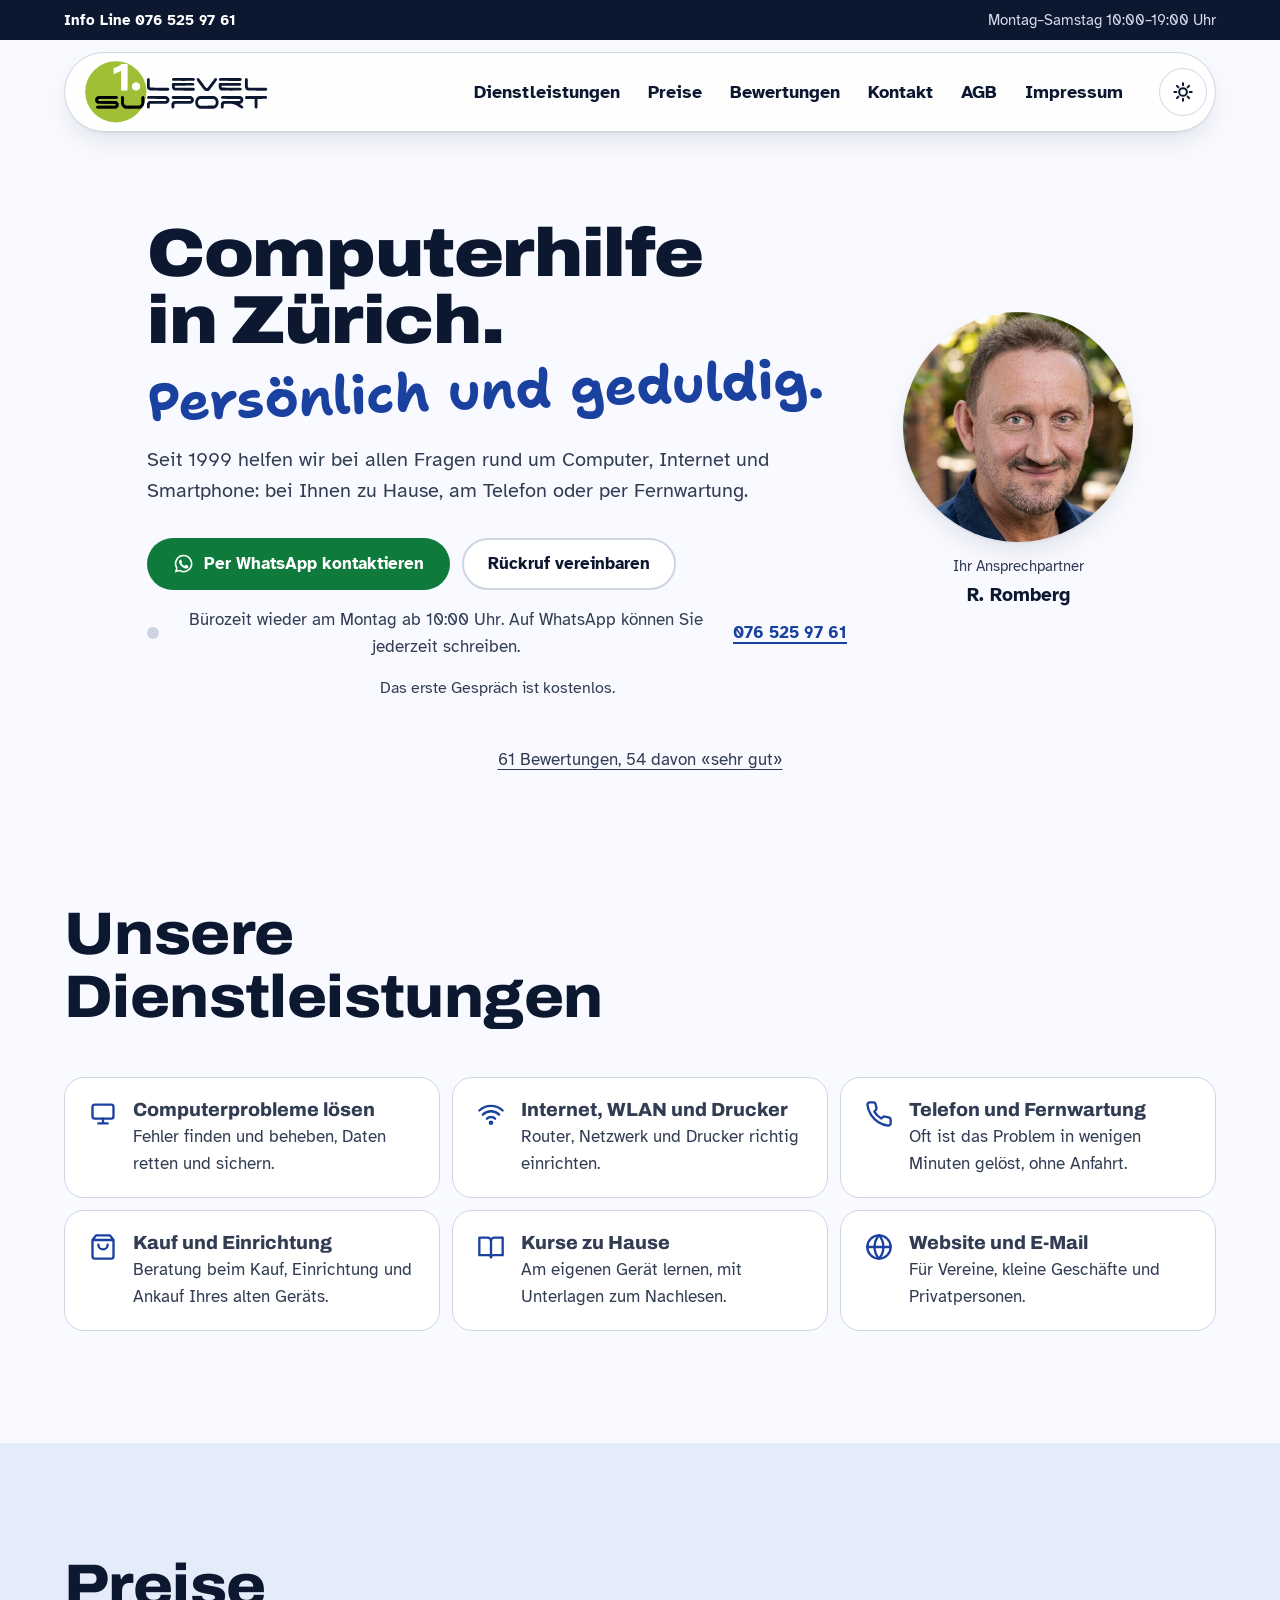
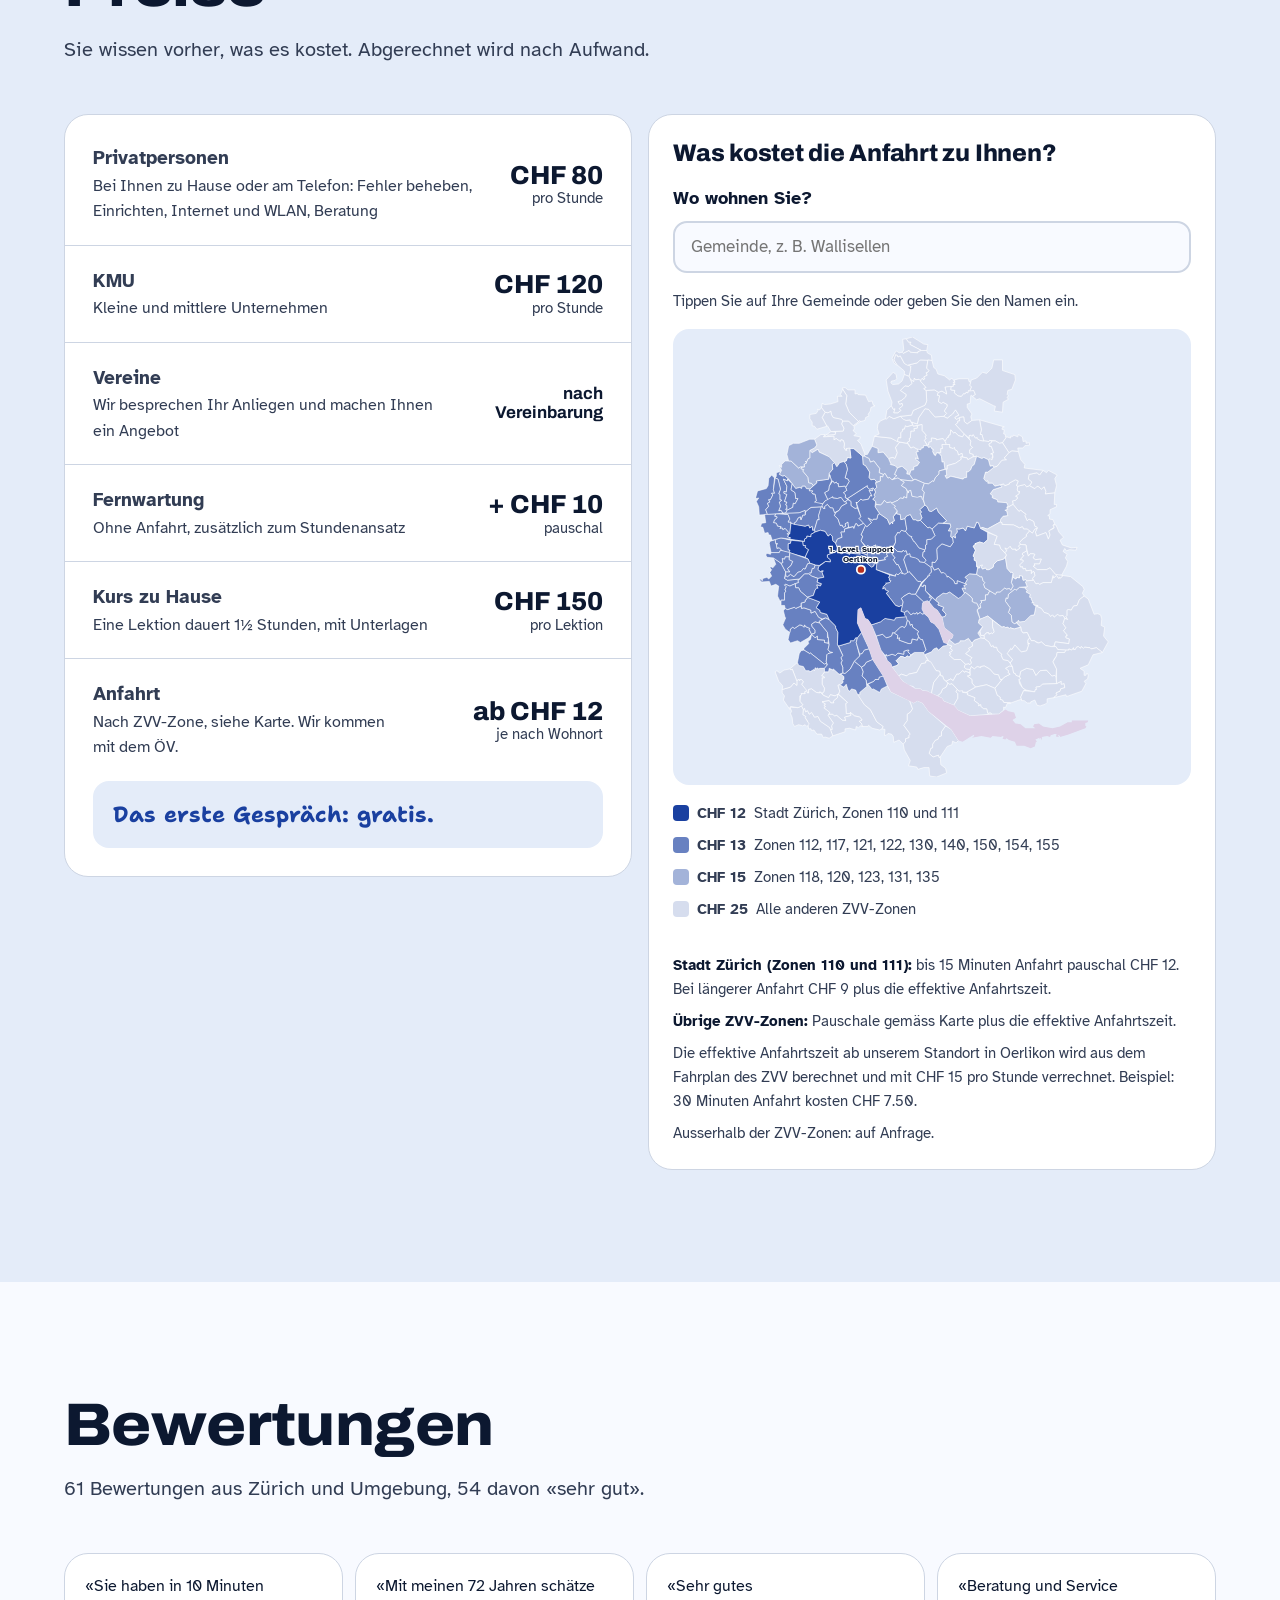
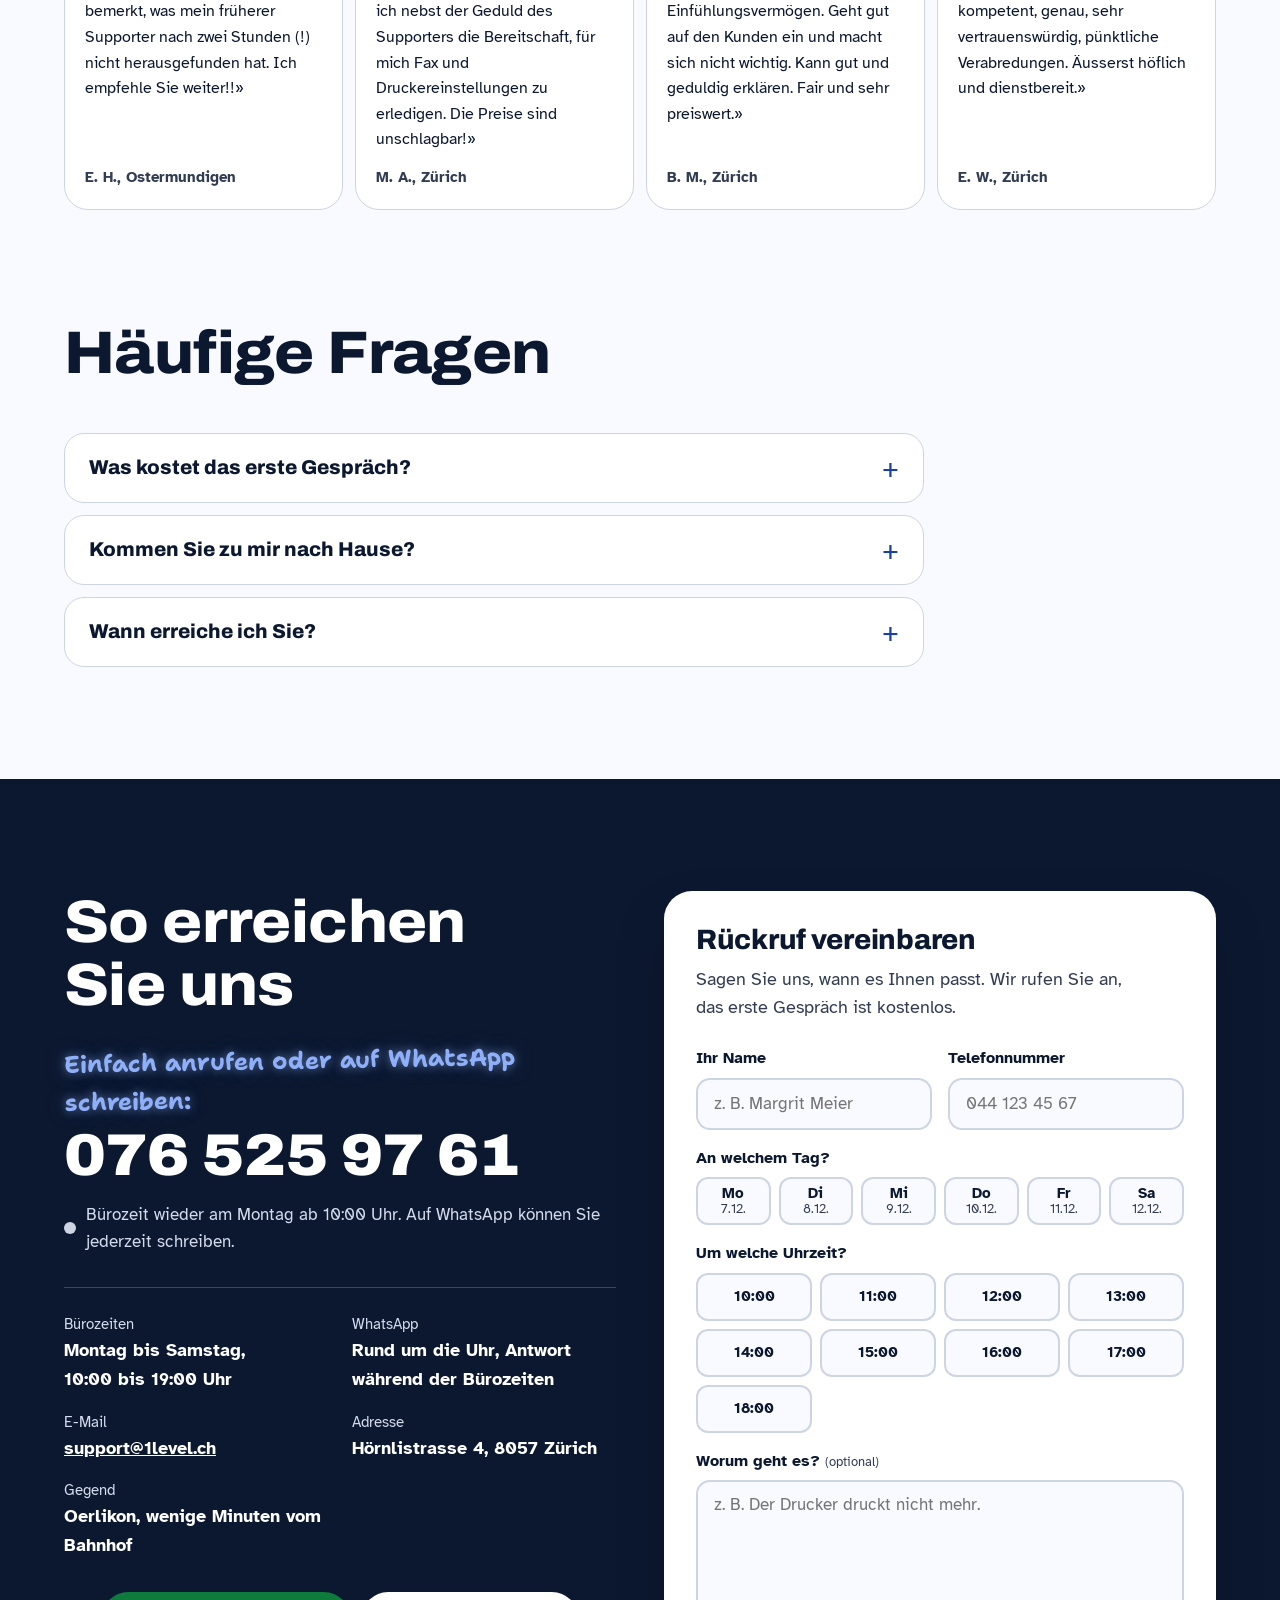
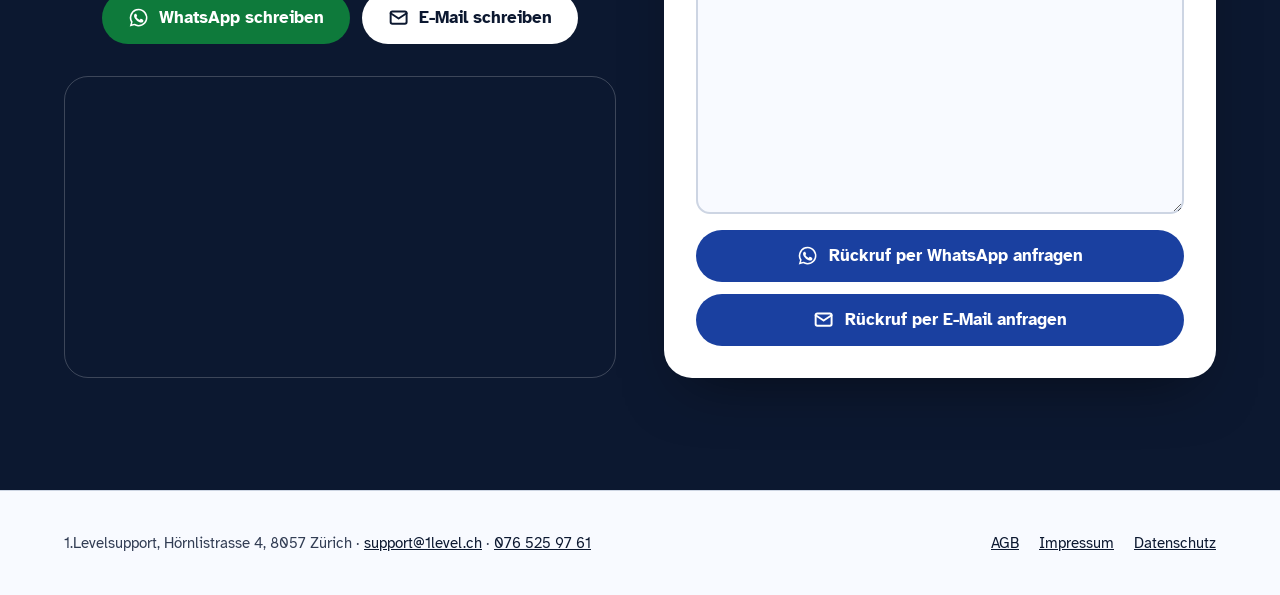
==== index.html @ 098be304 "Rolf's changes Nov 2026: original logo, office hours 10-19, round portrait, new prices and travel co" ====
<!doctype html>
<html lang="de-CH">
<head>
<meta charset="utf-8">
<meta name="viewport" content="width=device-width, initial-scale=1">
<title>1.Level Support Zürich: Computerhilfe zu Hause, am Telefon und per Fernwartung</title>
<meta name="description" content="1.Level Support hilft seit 1999 in Zürich bei allen Computerfragen: zu Hause, am Telefon oder per Fernwartung. Das erste Gespräch ist kostenlos. 076 525 97 61.">
<link rel="canonical" href="https://www.1level.ch/">
<meta property="og:title" content="1.Level Support Zürich: Computerhilfe zu Hause, am Telefon und per Fernwartung">
<meta property="og:description" content="Computerhilfe zu Hause, am Telefon und per Fernwartung. Seit 1999 in Zürich. Das erste Gespräch ist kostenlos.">
<meta property="og:type" content="website">
<meta property="og:locale" content="de_CH">
<meta property="og:image" content="https://www.1level.ch/img/rolf-portrait.jpg">
<meta name="theme-color" content="#0c1830">
<script>try{var t=localStorage.getItem('theme');if(t==='dark'||t==='light')document.documentElement.setAttribute('data-theme',t)}catch(e){}</script>
<link rel="icon" href="favicon.svg" type="image/svg+xml">
<link rel="preload" href="fonts/Archivo-400-900.woff2" as="font" type="font/woff2" crossorigin="anonymous">
<link rel="stylesheet" href="site.css">
<script type="application/ld+json">
{"@context":"https://schema.org","@type":"LocalBusiness","name":"1.Level Support","legalName":"1.Levelsupport","url":"https://www.1level.ch/","image":"https://www.1level.ch/img/rolf-portrait.jpg","telephone":"+41 76 525 97 61","email":"support@1level.ch","founder":{"@type":"Person","name":"Rolf Romberg"},"foundingDate":"1999","address":{"@type":"PostalAddress","streetAddress":"Hörnlistrasse 4","postalCode":"8057","addressLocality":"Zürich","addressCountry":"CH"},"openingHoursSpecification":[{"@type":"OpeningHoursSpecification","dayOfWeek":["Monday","Tuesday","Wednesday","Thursday","Friday","Saturday"],"opens":"10:00","closes":"19:00"}],"areaServed":{"@type":"AdministrativeArea","name":"Kanton Zürich"},"priceRange":"CHF 80–120 pro Stunde"}
</script>
</head>
<body>
<a class="skip" href="#main">Zum Inhalt springen</a>

<div class="topbar">
  <div class="wrap">
    <a href="tel:+41765259761"><b class="tb-long">Info Line </b>076 525 97 61</a>
    <span><b class="tb-long">Montag–Samstag</b><b class="tb-short">Mo–Sa</b> 10:00–19:00 Uhr</span>
  </div>
</div>

<header class="header">
  <div class="wrap">
    <div class="bar">
      <a class="logo" href="#top" aria-label="1.Level Support, zum Seitenanfang">
        <svg viewBox="0 0 474 161" aria-hidden="true"><defs><clipPath id="logo-in"><circle cx="80" cy="80" r="79.5"/></clipPath><path id="logo-txt" d="M163.9,123.5C163.6,123.3 163.1,123.1 162.8,123.0C162.3,122.9 162.1,122.7 161.6,121.7L161.0,120.6L161.0,115.4L161.1,110.2L161.8,108.8C162.7,106.9 164.0,105.7 165.9,104.7L167.2,103.9L188.3,103.8L209.4,103.8L210.3,103.3C211.9,102.3 212.2,101.2 211.4,99.9C211.0,99.3 210.8,99.1 209.9,98.8C209.0,98.5 208.5,98.5 186.9,98.5C165.1,98.5 164.8,98.5 163.8,98.2C162.5,97.7 162.4,97.7 161.6,96.5C160.8,95.4 160.8,94.6 161.5,93.2C162.0,92.4 162.2,92.1 162.5,92.0C162.8,91.9 163.2,91.7 163.5,91.5L164.1,91.1L186.5,91.0C200.7,91.0 209.4,91.1 210.2,91.2C211.6,91.3 213.4,92.0 214.6,92.7C215.9,93.5 217.4,95.3 218.2,96.9C218.9,98.2 219.0,98.6 219.1,99.9C219.2,102.1 219.0,103.9 218.3,105.2C217.6,106.5 216.9,107.6 216.1,108.3C215.6,108.8 213.9,110.0 213.7,110.0C213.6,110.0 213.2,110.2 212.7,110.5L211.9,110.9L191.2,111.0C175.9,111.1 170.3,111.1 170.1,111.3C169.6,111.5 169.1,112.1 168.7,112.9C168.3,113.6 168.2,113.7 168.2,117.2L168.1,120.9L167.5,121.9C167.1,122.6 166.8,122.9 166.5,122.9C166.3,123.0 165.7,123.2 165.3,123.4C164.4,123.9 164.5,123.9 163.9,123.5ZM296.9,123.4C296.1,123.2 295.2,122.9 294.9,122.7C294.6,122.6 294.2,122.3 293.9,122.2C292.6,121.5 289.0,117.9 289.0,117.2C289.0,117.1 288.8,116.8 288.5,116.4C288.2,116.0 288.0,115.6 288.0,115.5C288.0,115.4 287.8,114.8 287.5,114.2C287.2,113.7 287.0,113.1 287.0,112.8C287.0,112.6 286.8,111.7 286.6,110.9C286.2,109.7 286.2,109.1 286.2,107.4C286.2,105.9 286.3,105.0 286.4,104.4C286.6,104.0 286.8,103.0 286.9,102.3C287.1,101.6 287.3,100.9 287.5,100.6C287.7,100.4 287.9,100.0 287.9,99.7C288.0,99.5 288.3,98.9 288.5,98.5C288.8,98.1 289.0,97.7 289.0,97.6C289.0,97.2 292.6,93.5 293.4,93.1C293.7,92.9 294.1,92.7 294.2,92.5C294.4,92.3 295.0,92.1 295.4,91.9C295.9,91.8 296.6,91.6 296.9,91.4C297.6,91.1 298.5,91.1 316.6,91.1C334.7,91.1 335.6,91.1 336.1,91.4C336.5,91.6 337.1,91.8 337.5,91.9C337.9,92.1 338.5,92.3 338.8,92.6C339.1,92.8 339.5,93.0 339.5,93.0C340.2,93.0 343.4,96.4 344.1,97.8C344.3,98.2 344.6,98.5 344.7,98.6C344.8,98.6 344.9,99.0 345.0,99.4C345.1,99.8 345.3,100.3 345.5,100.5C345.7,100.7 345.9,101.4 346.0,102.0C346.1,102.6 346.3,103.6 346.5,104.2C346.8,105.0 346.8,105.8 346.8,107.5C346.8,108.7 346.8,109.8 346.7,110.1C346.6,110.3 346.4,111.2 346.2,112.1C346.0,112.9 345.7,114.0 345.4,114.4C345.2,114.9 345.0,115.3 345.0,115.5C345.0,115.6 344.8,116.0 344.6,116.2C344.4,116.5 344.1,117.0 343.9,117.3C343.8,117.7 343.0,118.7 342.1,119.5C340.3,121.4 340.0,121.6 339.0,122.1C338.6,122.3 338.1,122.6 337.8,122.8C337.6,122.9 337.3,123.0 337.2,123.0C337.0,123.0 336.4,123.2 335.9,123.4L334.9,123.8L316.7,123.8L298.4,123.8L296.9,123.4ZM406.7,123.4C406.3,123.2 405.7,123.0 405.4,122.9C405.1,122.9 404.8,122.7 404.6,122.6C404.5,122.4 404.2,122.2 403.9,122.1C403.6,121.9 403.3,121.6 403.1,121.5C402.9,121.3 402.5,121.0 402.2,120.8C401.9,120.6 401.3,120.2 401.0,120.0C400.7,119.8 400.1,119.4 399.8,119.2C399.5,119.0 399.0,118.7 398.8,118.5C397.5,117.6 396.5,117.0 396.4,117.0C396.3,117.0 395.9,116.8 395.5,116.5C395.1,116.2 394.6,116.0 394.5,116.0C394.3,116.0 393.9,115.8 393.6,115.5C393.3,115.2 392.7,115.0 392.4,114.9C392.2,114.8 391.7,114.6 391.3,114.4C391.0,114.2 390.6,114.0 390.5,114.0C390.3,114.0 389.9,113.8 389.4,113.6C389.0,113.3 388.2,113.1 387.8,113.0C387.3,112.9 386.6,112.7 386.3,112.5C386.0,112.3 385.2,112.1 384.5,112.0C383.9,111.9 382.9,111.7 382.3,111.6C380.4,111.1 377.7,111.0 369.9,111.0L362.2,111.1L361.6,111.6C361.3,111.9 360.8,112.5 360.6,112.9C360.2,113.7 360.2,113.9 360.2,117.1L360.2,120.4L359.6,121.6C359.1,122.6 358.9,122.8 358.6,122.9C358.3,123.0 357.8,123.2 357.5,123.4C356.8,123.7 356.1,123.8 355.9,123.5C355.9,123.4 355.5,123.2 355.0,123.1C354.3,122.9 354.1,122.7 353.6,121.9C352.8,120.7 352.8,119.9 352.9,114.7L352.9,110.5L353.7,109.0C354.7,107.0 356.0,105.6 357.9,104.6L359.2,103.9L380.2,103.8L401.2,103.8L402.1,103.3C403.1,102.8 403.8,101.8 403.8,101.2C403.8,100.9 403.6,100.4 403.3,99.9C402.3,98.5 404.4,98.6 378.9,98.5C358.5,98.4 356.3,98.4 355.5,98.1C354.4,97.8 354.0,97.4 353.4,96.3C352.8,95.1 352.9,94.3 353.5,93.1C353.9,92.3 354.2,92.0 354.6,91.9C354.9,91.8 355.3,91.6 355.6,91.4C356.1,91.1 356.4,91.1 378.5,91.0C392.7,91.0 401.4,91.1 402.2,91.2C404.4,91.4 406.5,92.4 408.0,93.8C408.8,94.6 410.0,96.2 410.0,96.5C410.0,96.6 410.2,97.1 410.5,97.7L411.0,98.8L411.0,101.4C410.9,103.8 410.9,104.0 410.5,104.7C410.2,105.2 410.0,105.7 410.0,105.8C410.0,106.2 407.6,109.0 407.3,109.0C407.2,109.0 406.9,109.2 406.6,109.4C405.9,110.0 404.3,110.7 403.2,110.9C402.1,111.0 401.7,111.4 402.0,111.7C402.1,111.9 402.4,112.0 402.6,112.1C403.0,112.2 404.8,113.4 406.8,115.0C407.4,115.4 408.1,115.9 408.3,116.0C409.0,116.5 410.5,118.2 410.8,118.8C411.1,119.5 411.1,120.6 410.8,121.1C410.7,121.3 410.4,121.8 410.2,122.1C409.9,122.7 409.7,122.9 409.2,123.0C408.9,123.1 408.4,123.3 408.1,123.5C407.5,123.9 407.6,123.9 406.7,123.4ZM31.7,123.3C30.2,122.8 30.3,122.8 29.6,121.6C28.8,120.2 28.8,119.7 29.6,118.3C30.3,117.3 30.3,117.2 31.5,116.8L32.8,116.4L55.1,116.3L77.4,116.3L78.5,115.9C79.6,115.6 79.6,115.6 80.0,114.6C80.3,113.7 80.3,113.7 80.1,113.0C79.7,112.1 79.4,111.7 78.8,111.4C78.3,111.1 76.3,111.1 56.2,111.0C36.1,110.9 34.2,110.9 33.8,110.6C33.6,110.5 33.1,110.3 32.7,110.2C31.9,110.0 30.5,109.0 29.6,108.2C29.0,107.5 27.8,105.9 27.8,105.6C27.8,105.6 27.6,105.2 27.4,104.9C27.1,104.4 26.9,103.9 26.8,102.7C26.6,100.6 26.9,98.2 27.3,97.6C27.5,97.3 27.7,96.8 27.8,96.5C28.0,95.8 30.5,93.0 30.9,93.0C31.1,93.0 31.4,92.8 31.6,92.6C32.1,92.1 33.8,91.5 34.8,91.5C35.0,91.5 35.4,91.4 35.7,91.2C36.0,91.0 39.4,91.0 58.8,91.0L81.6,91.0L82.2,91.4C82.5,91.6 82.9,91.8 83.1,91.8C83.6,91.8 84.1,92.3 84.7,93.4C85.5,94.9 85.4,95.5 84.0,97.0C83.3,97.8 83.1,98.0 82.2,98.1C81.5,98.3 75.1,98.3 58.9,98.3L36.5,98.3L35.5,98.8C35.0,99.1 34.5,99.4 34.4,99.6C34.2,99.7 34.1,100.3 34.1,100.9C34.0,101.9 34.0,102.1 34.3,102.5C34.5,102.8 34.8,103.0 34.9,103.0C34.9,103.0 35.2,103.2 35.5,103.4L36.0,103.8L58.1,103.8L80.1,103.9L80.9,104.4C81.4,104.6 82.0,104.9 82.2,104.9C82.5,105.0 83.3,105.7 84.2,106.6C86.9,109.2 87.6,111.2 87.2,115.2C87.1,116.8 87.0,117.3 86.6,117.8C86.4,118.1 86.2,118.6 86.1,118.8C85.8,119.5 83.7,121.6 83.0,122.0C82.7,122.2 82.2,122.5 82.0,122.7C81.8,122.8 80.9,123.1 80.1,123.3C78.7,123.6 76.8,123.6 55.7,123.6L32.8,123.6L31.7,123.3ZM106.0,123.6C105.9,123.5 105.2,123.4 104.4,123.3C103.6,123.1 102.7,122.9 102.5,122.7C102.3,122.5 101.7,122.2 101.3,122.0C100.8,121.8 99.9,121.1 99.0,120.1C97.3,118.5 96.6,117.5 96.0,116.3C95.8,115.9 95.5,115.4 95.3,115.2C95.1,115.0 94.9,114.4 94.8,113.8C94.7,113.2 94.5,112.5 94.3,112.3C93.8,111.6 93.6,108.7 93.7,100.8C93.8,93.5 93.8,93.5 94.7,92.5C95.2,92.0 96.8,91.4 97.6,91.6C98.5,91.7 99.6,92.0 99.8,92.2C99.9,92.3 100.0,92.6 100.1,93.0C100.2,93.3 100.4,93.9 100.6,94.3L101.0,95.0L101.0,101.9C101.0,109.5 101.1,111.2 101.6,111.7C101.8,111.9 102.0,112.3 102.1,112.6C102.7,114.0 104.8,115.7 106.2,115.9C106.6,116.0 107.1,116.1 107.3,116.2C108.0,116.5 140.3,116.3 141.5,116.0C142.5,115.7 143.0,115.4 144.6,113.8C145.5,113.0 145.8,112.5 146.2,111.4L146.8,110.1L146.8,102.1C146.9,94.4 146.9,94.2 147.3,93.7C147.5,93.5 147.7,93.1 147.7,92.8C147.9,92.2 148.1,92.0 148.7,91.9C149.0,91.9 149.5,91.7 149.9,91.5C150.4,91.3 150.6,91.3 151.1,91.5C151.5,91.7 152.0,91.9 152.3,91.9C152.9,92.0 153.1,92.2 153.2,92.9C153.3,93.2 153.5,93.6 153.7,93.8C154.1,94.2 154.1,94.3 154.1,99.8C154.2,102.9 154.1,106.7 154.1,108.3C154.0,111.0 153.9,111.2 153.6,111.7C153.2,112.0 153.1,112.3 153.2,112.9C153.2,114.0 153.2,114.1 152.8,114.6C152.5,114.9 152.3,115.3 152.3,115.6C152.3,115.9 152.1,116.2 151.8,116.5C151.6,116.7 151.3,117.2 151.2,117.5C151.2,117.8 151.0,118.0 150.6,118.2C150.4,118.3 150.2,118.4 150.2,118.5C150.2,119.0 147.0,121.8 146.2,122.1C146.0,122.1 145.6,122.4 145.3,122.6C145.0,122.9 144.5,123.0 143.6,123.2C143.0,123.2 142.1,123.4 141.7,123.5C140.9,123.7 106.1,123.8 106.0,123.6ZM227.0,123.2C225.8,122.7 225.3,122.2 224.8,120.6C224.5,119.6 224.5,119.3 224.5,116.0C224.6,111.5 224.8,110.1 225.6,108.6C226.4,107.0 228.0,105.4 229.7,104.6L230.9,103.9L251.8,103.9L272.8,103.8L273.8,103.4C274.6,103.0 274.8,102.8 275.1,102.2C275.6,101.3 275.6,101.1 275.1,100.0C274.8,99.3 274.7,99.1 274.1,99.0C273.7,98.9 273.2,98.7 273.0,98.7C272.8,98.6 264.4,98.5 250.6,98.5L228.6,98.5L227.4,98.1C226.4,97.8 226.1,97.6 225.6,97.0C224.7,95.9 224.6,94.2 225.4,92.7C225.5,92.5 226.1,92.1 226.9,91.7L228.3,91.0L250.5,91.0C262.7,91.0 273.3,91.1 274.0,91.2C276.1,91.4 278.1,92.3 279.7,93.9C280.7,94.8 282.0,96.6 282.0,97.0C282.0,97.1 282.2,97.7 282.4,98.1C282.8,98.9 282.8,99.2 282.8,101.1C282.8,103.0 282.8,103.2 282.3,104.4C282.0,105.2 281.6,106.1 281.4,106.5C280.8,107.4 279.4,108.8 278.7,109.2C278.4,109.4 278.0,109.7 277.8,109.8C277.6,109.9 276.9,110.2 276.2,110.5L275.0,111.0L254.6,111.0L234.2,111.0L233.5,111.5C232.1,112.6 232.1,112.5 232.0,116.9C231.9,120.3 231.9,120.8 231.6,121.1C231.5,121.3 231.2,121.7 231.1,122.1C230.9,122.6 230.8,122.8 230.2,123.0C229.7,123.1 229.3,123.3 229.1,123.5C228.6,123.7 228.3,123.7 227.0,123.2ZM443.3,123.3C443.0,123.2 442.6,123.0 442.5,123.0C441.9,123.0 441.4,122.3 440.9,121.0L440.5,119.7L440.5,109.5L440.5,99.2L440.1,98.9L439.7,98.5L429.2,98.5L418.6,98.5L417.5,98.1C416.5,97.7 416.4,97.7 415.8,96.6C414.9,95.1 414.9,94.5 415.7,93.1C416.1,92.4 416.4,92.1 416.8,91.9C417.0,91.8 417.5,91.6 417.7,91.4C418.2,91.1 418.5,91.1 444.0,91.0L469.7,91.0L471.1,91.7C472.4,92.3 472.5,92.3 472.8,93.3C473.2,94.3 473.2,94.7 473.0,95.8C472.7,97.1 472.0,97.7 470.5,98.2C469.4,98.5 469.0,98.5 458.9,98.5C449.2,98.5 448.4,98.5 448.2,98.8C448.0,99.0 448.0,101.4 448.0,109.6L448.0,120.1L447.5,121.2C446.8,122.7 446.6,122.9 445.8,123.1C445.5,123.1 445.1,123.3 445.0,123.4C444.7,123.8 444.0,123.7 443.3,123.3ZM334.7,115.8C334.9,115.7 335.5,115.4 335.9,115.2C336.6,114.8 338.0,113.5 338.0,113.3C338.0,113.2 338.2,112.9 338.4,112.6C339.0,111.9 339.8,108.7 339.7,107.2C339.7,105.8 338.9,103.0 338.2,102.0C337.5,100.8 337.0,100.4 336.4,100.0C336.1,99.9 335.8,99.7 335.6,99.5C335.4,99.3 334.6,99.0 333.8,98.8C332.5,98.5 331.8,98.5 316.5,98.5C301.2,98.5 300.5,98.5 299.2,98.8C298.4,99.0 297.6,99.3 297.4,99.4C297.2,99.6 296.8,99.8 296.5,100.1C295.3,100.9 294.2,102.5 293.9,104.0C293.2,106.8 293.2,107.3 293.5,108.9C293.7,110.6 294.2,112.1 294.6,112.6C294.8,112.9 295.0,113.2 295.0,113.3C295.0,113.5 296.4,114.8 297.0,115.1C297.3,115.2 297.7,115.5 297.9,115.6C298.0,115.7 298.5,115.9 298.9,116.0C299.4,116.1 307.5,116.1 317.0,116.1C332.0,116.1 334.3,116.1 334.7,115.8ZM316.0,78.4C315.9,78.3 315.2,78.2 314.6,78.1C313.1,78.0 312.2,77.6 310.3,76.2C309.8,75.8 309.2,75.3 309.0,75.0C308.9,74.8 308.6,74.4 308.3,74.1C308.1,73.8 307.7,73.3 307.5,73.0C307.3,72.7 306.9,72.2 306.6,71.8C306.3,71.5 305.8,70.8 305.4,70.2C305.1,69.7 304.6,69.2 304.5,69.0C304.4,68.8 304.0,68.4 303.7,68.0C303.4,67.6 302.8,66.8 302.4,66.2C302.0,65.7 301.4,64.9 301.2,64.6C301.0,64.2 300.2,63.2 299.5,62.3C298.8,61.4 298.1,60.5 298.0,60.3C297.9,60.1 297.2,59.2 296.5,58.3C295.8,57.4 295.1,56.5 295.0,56.3C294.9,56.1 294.2,55.2 293.5,54.3C292.8,53.4 292.1,52.5 292.0,52.3C291.9,52.1 291.4,51.5 291.0,50.9C289.7,49.1 289.5,48.2 290.4,46.4C290.9,45.4 291.1,45.2 291.4,45.1C291.7,45.0 292.3,44.8 292.7,44.6C293.1,44.3 293.6,44.2 293.8,44.2C294.1,44.2 295.4,44.9 296.0,45.4C296.3,45.7 298.2,48.1 299.0,49.3C299.1,49.5 299.8,50.4 300.5,51.3C301.2,52.2 301.9,53.1 302.0,53.3C302.1,53.5 302.8,54.4 303.5,55.3C304.2,56.2 304.9,57.1 305.0,57.3C305.1,57.5 305.8,58.4 306.5,59.3C307.2,60.2 307.9,61.1 308.0,61.3C308.1,61.5 308.8,62.4 309.5,63.3C310.2,64.2 310.9,65.1 311.0,65.3C311.5,66.0 313.3,68.3 313.9,69.0C314.6,69.8 315.9,70.7 316.4,70.7C317.1,70.7 318.9,69.2 320.0,67.7C320.2,67.4 320.5,67.0 320.5,67.0C320.6,67.0 320.9,66.4 321.4,65.8C322.3,64.5 323.2,63.4 323.4,63.1C323.5,63.0 323.9,62.4 324.4,61.8C325.4,60.5 326.2,59.4 326.4,59.1C326.5,59.0 326.9,58.4 327.4,57.8C328.4,56.5 329.2,55.4 329.4,55.1C329.5,55.0 329.9,54.4 330.4,53.8C331.4,52.5 332.2,51.4 332.4,51.1C332.5,51.0 332.9,50.4 333.4,49.8C334.2,48.7 335.8,46.7 336.6,45.7C337.0,45.2 338.7,44.2 339.2,44.2C339.3,44.2 339.7,44.3 340.0,44.5C340.3,44.6 340.9,44.9 341.2,45.0C341.7,45.1 341.9,45.4 342.2,45.9C342.4,46.2 342.7,46.7 342.8,46.9C343.4,48.0 342.8,49.8 340.5,52.7C338.5,55.3 338.4,55.5 338.1,56.1C337.9,56.4 337.4,57.0 336.9,57.6C336.5,58.2 335.8,59.0 335.5,59.5C335.2,60.0 334.5,60.8 334.1,61.4C333.6,62.0 333.0,62.7 332.7,63.2C332.5,63.6 332.1,64.1 332.0,64.3C331.9,64.5 331.2,65.4 330.5,66.3C329.8,67.2 329.1,68.1 329.0,68.3C328.9,68.5 328.2,69.4 327.4,70.4C326.7,71.4 325.7,72.7 325.3,73.2C324.3,74.6 322.2,76.7 321.5,77.0C321.2,77.1 320.7,77.4 320.4,77.6C319.9,77.9 319.3,78.0 318.4,78.1C317.7,78.2 316.9,78.4 316.7,78.4C316.4,78.5 316.1,78.4 316.0,78.4ZM169.7,76.8C168.6,76.7 166.3,75.9 165.9,75.5C165.7,75.3 165.4,75.1 165.1,74.9C164.5,74.6 163.2,73.4 162.7,72.7C162.2,71.8 161.3,70.0 161.2,69.3C161.0,68.8 161.0,64.8 161.0,57.8L161.1,47.1L161.6,46.1C162.1,45.3 162.3,45.2 163.1,44.9C163.6,44.8 164.0,44.6 164.1,44.5C164.2,44.3 165.0,44.3 165.4,44.6C165.6,44.7 166.0,44.9 166.4,45.0C166.9,45.1 167.1,45.3 167.5,46.1L168.1,47.1L168.2,57.0L168.3,66.9L168.7,67.7C168.9,68.1 169.2,68.6 169.2,68.7C169.2,68.8 169.7,69.0 170.2,69.1C171.0,69.4 173.0,69.4 193.3,69.5C213.5,69.6 215.7,69.6 216.5,69.9C217.0,70.0 217.6,70.3 217.8,70.5C218.4,71.1 219.0,72.5 219.0,73.3C219.0,74.3 218.1,75.8 217.4,76.1C217.1,76.2 216.6,76.4 216.3,76.6L215.7,77.0L193.1,77.0C180.6,77.0 170.1,76.9 169.7,76.8ZM233.3,76.8C231.1,76.2 230.3,75.8 228.8,74.4C227.9,73.5 227.2,72.7 227.0,72.2C226.8,71.8 226.5,71.3 226.4,71.1C225.9,70.6 225.6,67.5 225.6,63.7C225.6,60.2 225.8,58.7 226.2,58.2C226.3,58.1 226.7,57.8 227.1,57.5L227.9,57.0L254.3,57.0L280.8,57.0L281.8,57.5C282.7,58.0 282.9,58.2 283.4,59.2C283.7,59.9 284.0,60.5 284.0,60.6C284.0,61.0 282.8,63.1 282.4,63.4C282.1,63.6 281.7,63.8 281.3,63.9C280.9,64.1 274.7,64.1 257.0,64.2C233.8,64.2 233.3,64.2 233.2,64.5C232.9,65.0 233.0,67.8 233.2,68.3C233.4,68.6 233.8,68.9 234.3,69.1L235.1,69.5L258.3,69.5L281.5,69.5L282.7,69.9C284.2,70.3 284.7,70.8 285.1,72.2L285.5,73.3L285.2,74.2C284.7,75.6 284.7,75.6 283.3,76.3L282.0,77.0L257.9,77.0C243.3,77.0 233.7,76.9 233.3,76.8ZM355.1,76.8C354.1,76.7 352.3,75.9 351.2,75.1C349.9,74.1 348.3,71.9 347.9,70.6C347.8,70.1 347.6,69.3 347.4,68.8C347.2,68.1 347.2,67.0 347.2,63.7C347.2,59.7 347.2,59.5 347.5,58.8C347.8,58.4 348.2,57.9 348.6,57.6L349.4,57.1L376.1,57.1L402.9,57.1L403.9,57.7C404.7,58.3 404.8,58.4 405.2,59.5C405.5,60.7 405.5,60.7 405.3,61.6C404.8,62.8 404.6,63.1 403.7,63.6L402.9,64.1L379.0,64.2C358.1,64.2 355.1,64.3 355.0,64.5C354.8,64.8 354.8,67.7 355.0,68.3C355.1,68.7 355.4,68.9 355.9,69.1C356.5,69.4 357.8,69.4 380.2,69.5C406.6,69.6 405.0,69.5 406.1,70.8C406.8,71.5 407.2,73.0 407.1,73.7C406.8,74.8 406.2,75.8 405.4,76.2C404.9,76.3 404.4,76.6 404.2,76.8C403.8,77.0 400.5,77.0 379.8,77.0C366.7,77.0 355.5,76.9 355.1,76.8ZM424.0,76.8C423.5,76.8 422.9,76.6 422.6,76.5C422.3,76.3 421.8,76.2 421.6,76.1C421.3,76.0 420.7,75.8 420.4,75.5C420.1,75.2 419.7,75.0 419.6,75.0C419.4,75.0 417.0,72.6 417.0,72.4C417.0,72.3 416.8,72.0 416.6,71.6C416.3,71.2 415.9,70.2 415.6,69.1L415.2,67.3L415.2,57.6L415.3,47.9L415.7,46.9C415.9,46.4 416.3,45.7 416.5,45.5C416.9,45.2 418.7,44.3 419.1,44.3C419.3,44.3 419.7,44.5 421.2,45.2C421.4,45.3 421.7,45.6 421.8,45.8C421.9,46.1 422.2,46.6 422.4,47.1L422.8,48.0L422.8,57.5C422.8,66.4 422.9,67.1 423.1,67.8C423.5,68.6 423.8,68.8 424.9,69.2C425.7,69.5 426.4,69.5 447.6,69.5C469.5,69.5 469.5,69.5 470.7,69.9C471.4,70.1 472.1,70.4 472.3,70.5C472.8,71.1 473.6,73.1 473.3,73.5C473.2,73.7 473.1,74.2 473.0,74.6C472.8,75.6 472.6,75.8 471.1,76.5L469.9,77.0L447.4,77.0C435.0,77.0 424.5,76.9 424.0,76.8ZM228.9,51.6C228.7,51.5 228.2,51.2 227.8,51.1C226.6,50.7 225.8,49.4 225.8,48.0C225.8,46.7 226.6,45.3 227.6,45.0C228.0,44.9 228.5,44.7 228.8,44.5C229.3,44.2 230.2,44.2 255.6,44.2C280.6,44.2 281.9,44.2 282.4,44.5C282.7,44.6 283.3,44.9 283.7,45.0C284.5,45.4 284.8,45.8 285.2,47.1C285.4,47.8 285.4,48.2 285.2,48.9C284.8,50.2 284.5,50.6 283.7,51.0C283.3,51.1 282.7,51.4 282.4,51.5C281.9,51.8 280.6,51.8 255.6,51.8C232.7,51.8 229.2,51.8 228.9,51.6ZM350.4,51.5C350.1,51.3 349.5,51.1 349.2,51.0C348.6,50.8 348.4,50.7 348.1,50.0C348.0,49.6 347.7,49.1 347.6,48.8C347.2,48.1 347.2,47.9 348.2,45.8C348.3,45.6 348.6,45.3 348.8,45.2C349.1,45.1 349.6,44.8 350.1,44.6L351.0,44.2L377.2,44.2L403.4,44.2L404.2,44.6C404.7,44.8 405.3,45.0 405.5,45.1C406.2,45.2 407.1,46.8 407.1,48.0C407.1,49.2 406.2,50.8 405.5,50.9C405.3,51.0 404.7,51.2 404.2,51.4L403.4,51.8L377.2,51.8C351.5,51.8 350.9,51.8 350.4,51.5Z"/></defs><circle class="logo-disc" cx="80" cy="80" r="79.5" fill="#A1BF36"/><path class="logo-one" fill="#fff" d="M94.0,76.6C93.9,76.4 93.8,69.8 93.8,51.0C93.8,29.6 93.8,25.5 93.6,25.4C93.3,25.1 92.0,25.7 91.2,26.4C90.9,26.6 90.6,26.8 90.4,26.8C90.3,26.8 90.1,27.0 89.9,27.2C89.7,27.4 89.2,27.7 88.8,27.9C88.3,28.1 87.8,28.4 87.7,28.6C87.6,28.7 87.4,28.8 87.3,28.8C87.1,28.8 86.7,29.1 86.3,29.3C85.9,29.6 85.5,29.8 85.3,29.8C85.2,29.8 84.8,30.0 84.4,30.2C84.1,30.5 83.5,30.7 83.2,30.8C82.8,30.9 82.1,31.2 81.7,31.4C81.3,31.6 80.8,31.8 80.5,31.8C80.3,31.8 79.6,32.1 79.1,32.3C78.5,32.6 77.8,32.8 77.6,32.8C77.3,32.8 76.6,33.1 76.1,33.3C75.1,33.8 74.4,34.0 74.2,33.7C74.2,33.6 74.1,30.1 74.1,26.0C74.2,17.8 74.1,18.2 75.2,18.2C75.5,18.2 76.1,18.0 76.5,17.8C76.9,17.5 77.6,17.3 78.1,17.2C78.5,17.1 79.3,16.8 79.7,16.6C80.2,16.4 80.7,16.2 80.9,16.2C81.1,16.2 81.7,15.9 82.3,15.7C82.8,15.4 83.4,15.2 83.5,15.2C83.6,15.2 84.1,14.9 84.5,14.7C84.9,14.4 85.3,14.2 85.5,14.2C85.6,14.2 86.1,13.9 86.5,13.7C86.9,13.4 87.3,13.2 87.5,13.2C87.7,13.2 88.0,13.0 88.3,12.8C88.5,12.6 89.1,12.2 89.4,12.0C89.8,11.8 90.2,11.6 90.3,11.4C90.4,11.3 90.6,11.2 90.7,11.2C90.9,11.2 91.2,11.0 91.5,10.7C91.8,10.5 92.3,10.1 92.7,9.9C93.0,9.7 93.8,9.2 94.4,8.7L95.6,7.9L103.1,7.9C107.2,7.8 110.6,7.9 110.7,8.0C110.9,8.1 110.9,76.4 110.7,76.7C110.7,76.8 107.4,76.8 102.4,76.8C95.7,76.8 94.2,76.8 94.0,76.6ZM131.2,76.7C130.7,76.6 129.9,76.4 129.5,76.2C129.1,76.0 128.6,75.8 128.3,75.8C128.1,75.8 127.6,75.6 127.2,75.3C126.9,75.1 126.6,74.8 126.5,74.8C126.1,74.8 123.3,71.8 123.1,71.2C123.0,70.9 122.8,70.3 122.6,69.9C122.2,69.2 122.2,68.9 122.2,66.0C122.2,63.1 122.2,62.8 122.6,62.1C122.8,61.7 123.0,61.1 123.1,60.8C123.3,60.2 126.1,57.2 126.5,57.2C126.6,57.2 126.9,56.9 127.2,56.7C127.6,56.4 128.1,56.2 128.3,56.2C128.6,56.2 129.1,56.0 129.5,55.8C131.1,55.1 133.9,55.1 135.9,55.9C136.3,56.0 136.7,56.2 136.9,56.2C137.1,56.2 137.5,56.3 137.8,56.6C138.0,56.8 138.5,57.1 138.8,57.2C139.7,57.7 141.2,59.3 142.0,60.8C142.7,62.1 142.8,62.5 143.0,64.2C143.2,65.7 143.2,66.3 143.0,67.8C142.8,69.5 142.7,69.9 142.0,71.2C141.2,72.7 139.7,74.3 138.8,74.8C138.5,74.9 138.0,75.2 137.8,75.4C137.5,75.7 137.2,75.8 137.0,75.8C136.8,75.8 136.2,76.0 135.5,76.2C134.0,76.7 132.4,76.9 131.2,76.7Z"/><use href="#logo-txt" fill="currentColor"/><use href="#logo-txt" class="logo-ink" fill="#000" clip-path="url(#logo-in)"/></svg>
      </a>
      <nav class="nav" aria-label="Hauptnavigation">
        <a href="#leistungen">Dienstleistungen</a>
        <a href="#preise">Preise</a>
        <a href="#stimmen">Bewertungen</a>
        <a href="#kontakt">Kontakt</a>
        <a href="agb.html">AGB</a>
        <a href="impressum.html">Impressum</a>
      </nav>
      <a class="btn btn-primary btn-small" href="tel:+41765259761"><svg viewBox="0 0 24 24" fill="none" stroke="currentColor" stroke-width="2.2" stroke-linecap="round" stroke-linejoin="round" aria-hidden="true"><path d="M22 16.9v3a2 2 0 0 1-2.2 2 19.8 19.8 0 0 1-8.6-3.1 19.5 19.5 0 0 1-6-6A19.8 19.8 0 0 1 2.1 4.2 2 2 0 0 1 4.1 2h3a2 2 0 0 1 2 1.7c.1 1 .4 1.9.7 2.8a2 2 0 0 1-.5 2.1L8 9.9a16 16 0 0 0 6 6l1.3-1.3a2 2 0 0 1 2.1-.4c.9.3 1.8.6 2.8.7a2 2 0 0 1 1.7 2z"/></svg>Anrufen</a>
      <button class="theme-btn" type="button" aria-label="Dunkler Modus" aria-pressed="false"><svg class="sun" viewBox="0 0 24 24" aria-hidden="true"><g fill="none" stroke="currentColor" stroke-width="2.2" stroke-linecap="round"><circle cx="12" cy="12" r="4.2"/><path d="M12 2.5v2.2M12 19.3v2.2M2.5 12h2.2M19.3 12h2.2M5.3 5.3l1.6 1.6M17.1 17.1l1.6 1.6M18.7 5.3l-1.6 1.6M6.9 17.1l-1.6 1.6"/></g></svg><svg class="moon" viewBox="0 0 24 24" aria-hidden="true"><path fill="none" stroke="currentColor" stroke-width="2.2" stroke-linecap="round" stroke-linejoin="round" d="M20.5 14.2A8.5 8.5 0 0 1 9.8 3.5a8.5 8.5 0 1 0 10.7 10.7z"/></svg></button>
      <button class="menu-btn" type="button" aria-expanded="false" aria-controls="mobile-nav" aria-label="Menü öffnen"><span></span><span></span><span></span></button>
    </div>
  </div>
  <nav class="mobile-nav" id="mobile-nav" aria-label="Menü">
    <a href="#leistungen">Dienstleistungen</a>
    <a href="#preise">Preise</a>
    <a href="#stimmen">Bewertungen</a>
    <a href="#kontakt">Kontakt</a>
    <a href="agb.html">AGB</a>
    <a href="impressum.html">Impressum</a>
  </nav>
</header>

<main id="main">
  <section class="hero" id="top" aria-labelledby="hero-title">
    <div class="wrap">
      <div>
        <h1 id="hero-title">Computerhilfe in Zürich. <span class="hand">Persönlich und geduldig.</span></h1>
        <p class="lead">Seit 1999 helfen wir bei allen Fragen rund um Computer, Internet und Smartphone: bei Ihnen zu Hause, am Telefon oder per Fernwartung.</p>
        <div class="cta-group">
        <div class="hero-actions">
          <a class="btn btn-primary only-touch" href="tel:+41765259761"><svg viewBox="0 0 24 24" fill="none" stroke="currentColor" stroke-width="2.2" stroke-linecap="round" stroke-linejoin="round" aria-hidden="true"><path d="M22 16.9v3a2 2 0 0 1-2.2 2 19.8 19.8 0 0 1-8.6-3.1 19.5 19.5 0 0 1-6-6A19.8 19.8 0 0 1 2.1 4.2 2 2 0 0 1 4.1 2h3a2 2 0 0 1 2 1.7c.1 1 .4 1.9.7 2.8a2 2 0 0 1-.5 2.1L8 9.9a16 16 0 0 0 6 6l1.3-1.3a2 2 0 0 1 2.1-.4c.9.3 1.8.6 2.8.7a2 2 0 0 1 1.7 2z"/></svg>076 525 97 61 anrufen</a>
          <a class="btn btn-wa only-desk" href="https://wa.me/41765259761?text=Gr%C3%BCezi%2C%20ich%20brauche%20Hilfe%20mit%20meinem%20Computer." target="_blank" rel="noopener"><svg viewBox="0 0 24 24" fill="currentColor" aria-hidden="true"><path d="M12 2a10 10 0 0 0-8.6 15.1L2 22l5-1.3A10 10 0 1 0 12 2zm0 18.2a8.2 8.2 0 0 1-4.2-1.2l-.3-.2-3 .8.8-2.9-.2-.3A8.2 8.2 0 1 1 12 20.2zm4.5-6.1c-.2-.1-1.5-.7-1.7-.8-.2-.1-.4-.1-.6.1l-.8 1c-.1.2-.3.2-.5.1a6.7 6.7 0 0 1-3.3-2.9c-.3-.4.2-.4.7-1.3.1-.2 0-.3 0-.4l-.8-1.8c-.2-.5-.4-.4-.6-.4h-.5a1 1 0 0 0-.7.3 3 3 0 0 0-.9 2.2 5.1 5.1 0 0 0 1.1 2.7 11.6 11.6 0 0 0 4.5 4c1.7.7 2.3.8 3.1.6.5-.1 1.5-.6 1.7-1.2.2-.6.2-1.1.2-1.2-.1-.1-.3-.2-.5-.3z"/></svg>Per WhatsApp kontaktieren</a>
          <a class="btn btn-ghost" href="#kontakt">Rückruf vereinbaren</a>
        </div>
        <p class="status" data-status><span class="status-text">Bürozeiten Montag bis Samstag, 10:00 bis 19:00 Uhr</span><a class="link only-desk" href="tel:+41765259761">076 525 97 61</a></p>
        <p class="hero-note">Das erste Gespräch ist kostenlos. <span class="only-touch">Lieber schreiben? <a class="link" href="https://wa.me/41765259761?text=Gr%C3%BCezi%2C%20ich%20brauche%20Hilfe%20mit%20meinem%20Computer." target="_blank" rel="noopener">Per WhatsApp</a></span></p>
        </div>
      </div>
      <figure class="hero-photo">
        <img src="img/rolf-portrait.jpg" alt="Porträt von R. Romberg, Ihrem Ansprechpartner bei 1.Level Support" width="765" height="1024" fetchpriority="high">
        <figcaption>Ihr Ansprechpartner<b>R. Romberg</b></figcaption>
      </figure>
    </div>
    <p class="proof-line"><a href="#stimmen">61 Bewertungen, 54 davon «sehr gut»</a></p>
  </section>

  <section class="section" id="leistungen" aria-labelledby="l-title">
    <div class="wrap">
      <div class="section-head rise">
        <h2 id="l-title">Unsere Dienstleistungen</h2>
      </div>
      <ul class="svc rise">
        <li><svg viewBox="0 0 24 24" fill="none" stroke="currentColor" stroke-width="2" stroke-linecap="round" stroke-linejoin="round" aria-hidden="true"><rect x="3" y="4" width="18" height="12" rx="2"/><path d="M8 20h8M12 16v4"/></svg><span><b>Computerprobleme lösen</b>Fehler finden und beheben, Daten retten und sichern.</span></li>
        <li><svg viewBox="0 0 24 24" fill="none" stroke="currentColor" stroke-width="2" stroke-linecap="round" stroke-linejoin="round" aria-hidden="true"><path d="M5 12.5a10 10 0 0 1 14 0M8.5 16a5 5 0 0 1 7 0"/><circle cx="12" cy="19.5" r="1"/><path d="M2 9a14.5 14.5 0 0 1 20 0"/></svg><span><b>Internet, WLAN und Drucker</b>Router, Netzwerk und Drucker richtig einrichten.</span></li>
        <li><svg viewBox="0 0 24 24" fill="none" stroke="currentColor" stroke-width="2" stroke-linecap="round" stroke-linejoin="round" aria-hidden="true"><path d="M22 16.9v3a2 2 0 0 1-2.2 2 19.8 19.8 0 0 1-8.6-3.1 19.5 19.5 0 0 1-6-6A19.8 19.8 0 0 1 2.1 4.2 2 2 0 0 1 4.1 2h3a2 2 0 0 1 2 1.7c.1 1 .4 1.9.7 2.8a2 2 0 0 1-.5 2.1L8 9.9a16 16 0 0 0 6 6l1.3-1.3a2 2 0 0 1 2.1-.4c.9.3 1.8.6 2.8.7a2 2 0 0 1 1.7 2z"/></svg><span><b>Telefon und Fernwartung</b>Oft ist das Problem in wenigen Minuten gelöst, ohne Anfahrt.</span></li>
        <li><svg viewBox="0 0 24 24" fill="none" stroke="currentColor" stroke-width="2" stroke-linecap="round" stroke-linejoin="round" aria-hidden="true"><path d="M6 2 3 6v14a2 2 0 0 0 2 2h14a2 2 0 0 0 2-2V6l-3-4zM3 6h18M16 10a4 4 0 0 1-8 0"/></svg><span><b>Kauf und Einrichtung</b>Beratung beim Kauf, Einrichtung und Ankauf Ihres alten Geräts.</span></li>
        <li><svg viewBox="0 0 24 24" fill="none" stroke="currentColor" stroke-width="2" stroke-linecap="round" stroke-linejoin="round" aria-hidden="true"><path d="M2 4h7a3 3 0 0 1 3 3v14a2 2 0 0 0-2-2H2zM22 4h-7a3 3 0 0 0-3 3v14a2 2 0 0 1 2-2h8z"/></svg><span><b>Kurse zu Hause</b>Am eigenen Gerät lernen, mit Unterlagen zum Nachlesen.</span></li>
        <li><svg viewBox="0 0 24 24" fill="none" stroke="currentColor" stroke-width="2" stroke-linecap="round" stroke-linejoin="round" aria-hidden="true"><circle cx="12" cy="12" r="10"/><path d="M2 12h20M12 2a15 15 0 0 1 0 20M12 2a15 15 0 0 0 0 20"/></svg><span><b>Website und E-Mail</b>Für Vereine, kleine Geschäfte und Privatpersonen.</span></li>
      </ul>
    </div>
  </section>

  <section class="section" id="preise" style="background:var(--tint)" aria-labelledby="p-title">
    <div class="wrap">
      <div class="section-head rise">
        <h2 id="p-title">Preise</h2>
        <p>Sie wissen vorher, was es kostet. Abgerechnet wird nach Aufwand.</p>
      </div>
      <div class="prices-grid">
        <div class="panel rise">
          <ul class="price-list">
            <li><span><b>Privatpersonen</b><span>Bei Ihnen zu Hause oder am Telefon: Fehler beheben, Einrichten, Internet und WLAN, Beratung</span></span><span class="amt">CHF 80<small>pro Stunde</small></span></li>
            <li><span><b>KMU</b><span>Kleine und mittlere Unternehmen</span></span><span class="amt">CHF 120<small>pro Stunde</small></span></li>
            <li><span><b>Vereine</b><span>Wir besprechen Ihr Anliegen und machen Ihnen ein Angebot</span></span><span class="amt amt-text">nach Vereinbarung</span></li>
            <li><span><b>Fernwartung</b><span>Ohne Anfahrt, zusätzlich zum Stundenansatz</span></span><span class="amt">+ CHF 10<small>pauschal</small></span></li>
            <li><span><b>Kurs zu Hause</b><span>Eine Lektion dauert 1½ Stunden, mit Unterlagen</span></span><span class="amt">CHF 150<small>pro Lektion</small></span></li>
            <li><span><b>Anfahrt</b><span>Nach ZVV-Zone, siehe Karte. Wir kommen mit&nbsp;dem&nbsp;ÖV.</span></span><span class="amt">ab CHF 12<small>je nach Wohnort</small></span></li>
          </ul>
          <div class="free"><span class="hand">Das erste Gespräch: gratis.</span></div>
        </div>
        <div class="panel map-panel rise" id="anfahrt">
          <h3>Was kostet die Anfahrt zu Ihnen?</h3>
          <label for="map-q">Wo wohnen Sie?
            <input id="map-q" class="field" list="map-towns" placeholder="Gemeinde, z. B. Wallisellen" autocomplete="off">
          </label>
          <datalist id="map-towns"></datalist>
          <div class="map-out" id="map-out" aria-live="polite"><small>Tippen Sie auf Ihre Gemeinde oder geben Sie den Namen ein.</small></div>
          <div class="map-wrap"><svg id="zh-map" role="img" aria-label="Karte des Kantons Zürich, eingefärbt nach Anfahrtspreis"></svg></div>
          <ul class="legend" id="map-legend"></ul>
          <div class="map-note">
            <p><b>Stadt Zürich (Zonen 110 und 111):</b> bis 15 Minuten Anfahrt pauschal CHF 12. Bei längerer Anfahrt CHF 9 plus die effektive Anfahrtszeit.</p>
            <p><b>Übrige ZVV-Zonen:</b> Pauschale gemäss Karte plus die effektive Anfahrtszeit.</p>
            <p>Die effektive Anfahrtszeit ab unserem Standort in Oerlikon wird aus dem Fahrplan des ZVV berechnet und mit CHF 15 pro Stunde verrechnet. Beispiel: 30 Minuten Anfahrt kosten CHF 7.50.</p>
            <p>Ausserhalb der ZVV-Zonen: auf Anfrage.</p>
          </div>
        </div>
      </div>
    </div>
  </section>

  <section class="section" id="stimmen" aria-labelledby="r-title">
    <div class="wrap">
      <div class="section-head rise">
        <h2 id="r-title">Bewertungen</h2>
        <p>61 Bewertungen aus Zürich und Umgebung, 54 davon «sehr gut».</p>
      </div>
      <div class="rv-row">
        <figure class="rv rise"><blockquote>«Sie haben in 10 Minuten bemerkt, was mein früherer Supporter nach zwei Stunden (!) nicht herausgefunden hat. Ich empfehle Sie weiter!!»</blockquote><figcaption><b>E. H., Ostermundigen</b></figcaption></figure>
        <figure class="rv rise"><blockquote>«Mit meinen 72 Jahren schätze ich nebst der Geduld des Supporters die Bereitschaft, für mich Fax und Druckereinstellungen zu erledigen. Die Preise sind unschlagbar!»</blockquote><figcaption><b>M. A., Zürich</b></figcaption></figure>
        <figure class="rv rise"><blockquote>«Sehr gutes Einfühlungsvermögen. Geht gut auf den Kunden ein und macht sich nicht wichtig. Kann gut und geduldig erklären. Fair und sehr preiswert.»</blockquote><figcaption><b>B. M., Zürich</b></figcaption></figure>
        <figure class="rv rise"><blockquote>«Beratung und Service kompetent, genau, sehr vertrauenswürdig, pünktliche Verabredungen. Äusserst höflich und dienstbereit.»</blockquote><figcaption><b>E. W., Zürich</b></figcaption></figure>
      </div>
    </div>
  </section>

  <section class="section" id="fragen" style="padding-top:0" aria-labelledby="f-title">
    <div class="wrap">
      <div class="section-head rise">
        <h2 id="f-title">Häufige Fragen</h2>
      </div>
      <div class="faq">
        <details class="rise"><summary>Was kostet das erste Gespräch?</summary><p>Nichts. Sie schildern uns am Telefon oder auf WhatsApp, wo das Problem liegt. Wir sagen Ihnen, wie wir helfen können und was es ungefähr kostet.</p></details>
        <details class="rise"><summary>Kommen Sie zu mir nach Hause?</summary><p>Ja, in Zürich und Umgebung. Die Anfahrtskosten für Ihren Wohnort zeigt die Karte oben.</p></details>
        <details class="rise"><summary>Wann erreiche ich Sie?</summary><p>Unsere Bürozeiten sind Montag bis Samstag von 10:00 bis 19:00 Uhr, Telefon 076 525 97 61. Auf WhatsApp können Sie uns rund um die Uhr schreiben; wir antworten während der Bürozeiten.</p></details>
      </div>
    </div>
  </section>

  <section class="section contact" id="kontakt" aria-labelledby="k-title">
    <div class="wrap">
      <div>
        <h2 id="k-title">So erreichen Sie uns</h2>
        <span class="hand">Einfach anrufen oder auf WhatsApp schreiben:</span>
        <a class="phone" href="tel:+41765259761">076 525 97 61</a>
        <p class="status" data-status><span class="status-text">Bürozeiten Montag bis Samstag, 10:00 bis 19:00 Uhr</span></p>
        <dl class="facts">
          <div><dt>Bürozeiten</dt><dd>Montag bis Samstag, <span style="white-space:nowrap">10:00 bis 19:00 Uhr</span></dd></div>
          <div><dt>WhatsApp</dt><dd>Rund um die Uhr, Antwort während der Bürozeiten</dd></div>
          <div><dt>E-Mail</dt><dd><a href="mailto:support@1level.ch">support@1level.ch</a></dd></div>
          <div><dt>Adresse</dt><dd>Hörnlistrasse 4, 8057 Zürich</dd></div>
          <div><dt>Gegend</dt><dd>Oerlikon, wenige Minuten vom Bahnhof</dd></div>
        </dl>
        <div class="actions">
          <a class="btn btn-wa" href="https://wa.me/41765259761?text=Gr%C3%BCezi%2C%20ich%20brauche%20Hilfe%20mit%20meinem%20Computer." target="_blank" rel="noopener"><svg viewBox="0 0 24 24" fill="currentColor" aria-hidden="true"><path d="M12 2a10 10 0 0 0-8.6 15.1L2 22l5-1.3A10 10 0 1 0 12 2zm0 18.2a8.2 8.2 0 0 1-4.2-1.2l-.3-.2-3 .8.8-2.9-.2-.3A8.2 8.2 0 1 1 12 20.2zm4.5-6.1c-.2-.1-1.5-.7-1.7-.8-.2-.1-.4-.1-.6.1l-.8 1c-.1.2-.3.2-.5.1a6.7 6.7 0 0 1-3.3-2.9c-.3-.4.2-.4.7-1.3.1-.2 0-.3 0-.4l-.8-1.8c-.2-.5-.4-.4-.6-.4h-.5a1 1 0 0 0-.7.3 3 3 0 0 0-.9 2.2 5.1 5.1 0 0 0 1.1 2.7 11.6 11.6 0 0 0 4.5 4c1.7.7 2.3.8 3.1.6.5-.1 1.5-.6 1.7-1.2.2-.6.2-1.1.2-1.2-.1-.1-.3-.2-.5-.3z"/></svg>WhatsApp schreiben</a>
          <a class="btn btn-ghost" href="mailto:support@1level.ch?subject=Anfrage%20Computerhilfe"><svg viewBox="0 0 24 24" fill="none" stroke="currentColor" stroke-width="2.2" stroke-linecap="round" stroke-linejoin="round" aria-hidden="true"><rect x="3" y="5" width="18" height="14" rx="2"/><path d="m3 7 9 6 9-6"/></svg>E-Mail schreiben</a>
        </div>
        <div class="gmap" id="gmap">
          <iframe title="Karte: Hörnlistrasse 4, 8057 Zürich" loading="lazy" referrerpolicy="no-referrer-when-downgrade" src="https://www.google.com/maps?q=H%C3%B6rnlistrasse+4,+8057+Z%C3%BCrich&amp;output=embed"></iframe>
        </div>
      </div>

      <div class="form-card">
        <h3>Rückruf vereinbaren</h3>
        <p>Sagen Sie uns, wann es Ihnen passt. Wir rufen Sie an, <span style="white-space:nowrap">das erste Gespräch ist kostenlos.</span></p>
        <form class="form" id="cb-form" novalidate>
          <div class="row">
            <label>Ihr Name<input class="field" name="name" autocomplete="name" placeholder="z. B. Margrit Meier" required></label>
            <label>Telefonnummer<input class="field" name="tel" type="tel" autocomplete="tel" placeholder="044 123 45 67" required></label>
          </div>
          <fieldset>
            <legend>An welchem Tag?</legend>
            <div class="days" id="cb-days"></div>
          </fieldset>
          <fieldset>
            <legend>Um welche Uhrzeit?</legend>
            <div class="times" id="cb-times"></div>
          </fieldset>
          <label class="msg-label"><span>Worum geht es? <small>(optional)</small></span><textarea class="field" name="msg" placeholder="z. B. Der Drucker druckt nicht mehr."></textarea></label>
          <p class="err-msg" id="cb-err" hidden></p>
          <div class="cb-actions">
          <button class="btn btn-primary" type="submit"><svg viewBox="0 0 24 24" fill="currentColor" aria-hidden="true"><path d="M12 2a10 10 0 0 0-8.6 15.1L2 22l5-1.3A10 10 0 1 0 12 2zm0 18.2a8.2 8.2 0 0 1-4.2-1.2l-.3-.2-3 .8.8-2.9-.2-.3A8.2 8.2 0 1 1 12 20.2zm4.5-6.1c-.2-.1-1.5-.7-1.7-.8-.2-.1-.4-.1-.6.1l-.8 1c-.1.2-.3.2-.5.1a6.7 6.7 0 0 1-3.3-2.9c-.3-.4.2-.4.7-1.3.1-.2 0-.3 0-.4l-.8-1.8c-.2-.5-.4-.4-.6-.4h-.5a1 1 0 0 0-.7.3 3 3 0 0 0-.9 2.2 5.1 5.1 0 0 0 1.1 2.7 11.6 11.6 0 0 0 4.5 4c1.7.7 2.3.8 3.1.6.5-.1 1.5-.6 1.7-1.2.2-.6.2-1.1.2-1.2-.1-.1-.3-.2-.5-.3z"/></svg>Rückruf per WhatsApp anfragen</button>
          <a class="btn btn-primary" href="mailto:support@1level.ch" id="cb-mail"><svg viewBox="0 0 24 24" fill="none" stroke="currentColor" stroke-width="2.2" stroke-linecap="round" stroke-linejoin="round" aria-hidden="true"><rect x="3" y="5" width="18" height="14" rx="2"/><path d="m3 7 9 6 9-6"/></svg>Rückruf per E-Mail anfragen</a>
          </div>
        </form>
      </div>
    </div>
  </section>
</main>

<footer class="footer">
  <div class="wrap">
    <span>1.Levelsupport, Hörnlistrasse 4, 8057 Zürich · <a href="mailto:support@1level.ch">support@1level.ch</a> · <a href="tel:+41765259761">076 525 97 61</a></span>
    <nav aria-label="Rechtliches"><a href="agb.html">AGB</a><a href="impressum.html">Impressum</a><a href="datenschutz.html">Datenschutz</a></nav>
  </div>
</footer>

<div class="callbar" id="callbar">
  <a class="btn btn-primary" href="tel:+41765259761"><svg viewBox="0 0 24 24" fill="none" stroke="currentColor" stroke-width="2.2" stroke-linecap="round" stroke-linejoin="round" aria-hidden="true"><path d="M22 16.9v3a2 2 0 0 1-2.2 2 19.8 19.8 0 0 1-8.6-3.1 19.5 19.5 0 0 1-6-6A19.8 19.8 0 0 1 2.1 4.2 2 2 0 0 1 4.1 2h3a2 2 0 0 1 2 1.7c.1 1 .4 1.9.7 2.8a2 2 0 0 1-.5 2.1L8 9.9a16 16 0 0 0 6 6l1.3-1.3a2 2 0 0 1 2.1-.4c.9.3 1.8.6 2.8.7a2 2 0 0 1 1.7 2z"/></svg>Anrufen</a>
  <a class="btn btn-wa" href="https://wa.me/41765259761?text=Gr%C3%BCezi%2C%20ich%20brauche%20Hilfe%20mit%20meinem%20Computer." target="_blank" rel="noopener"><svg viewBox="0 0 24 24" fill="currentColor" aria-hidden="true"><path d="M12 2a10 10 0 0 0-8.6 15.1L2 22l5-1.3A10 10 0 1 0 12 2zm0 18.2a8.2 8.2 0 0 1-4.2-1.2l-.3-.2-3 .8.8-2.9-.2-.3A8.2 8.2 0 1 1 12 20.2zm4.5-6.1c-.2-.1-1.5-.7-1.7-.8-.2-.1-.4-.1-.6.1l-.8 1c-.1.2-.3.2-.5.1a6.7 6.7 0 0 1-3.3-2.9c-.3-.4.2-.4.7-1.3.1-.2 0-.3 0-.4l-.8-1.8c-.2-.5-.4-.4-.6-.4h-.5a1 1 0 0 0-.7.3 3 3 0 0 0-.9 2.2 5.1 5.1 0 0 0 1.1 2.7 11.6 11.6 0 0 0 4.5 4c1.7.7 2.3.8 3.1.6.5-.1 1.5-.6 1.7-1.2.2-.6.2-1.1.2-1.2-.1-.1-.3-.2-.5-.3z"/></svg>WhatsApp</a>
</div>

<script src="zh.js" defer></script>
<script src="site.js" defer></script>
</body>
</html>
---- site.css ----
/* 1.Level Support: tokens from the "1.Level Neu aufgelegt" redesign (Entwurf D).
   Motion patterns rebuilt by hand from Magic UI on 21st.dev (MIT, (c) Magic UI):
   Marquee and Text Reveal. No React, no runtime libraries. */
@import url("fonts.css");

:root {
  color-scheme: light;
  --bg: oklch(98.6% .006 264);
  --surface: oklch(100% 0 0);
  --tint: oklch(94% .02 263);
  --text: oklch(21.3% .051 263);
  --muted: oklch(36% .043 266);
  --line: oklch(87% .021 262);
  --strong: oklch(41% .162 264);
  --on-strong: oklch(100% 0 0);
  --hand: oklch(41% .162 264);
  --marker: oklch(51.9% .176 31);
  --brand: oklch(21.3% .051 263);
  --on-brand: oklch(100% 0 0);
  --on-brand-muted: oklch(89% .024 264);
  --hand-on-brand: oklch(76% .11 265);
  --wa: #0e7a3b;
  --shadow: 0 1px 2px oklch(21% .05 263 / .06), 0 12px 32px -12px oklch(21% .05 263 / .18);
  --font-display: "Archivo", "Arial Black", sans-serif;
  --font-sans: "Atkinson Hyperlegible", "Segoe UI", Verdana, sans-serif;
  --font-hand: "Shantell Sans", "Segoe Print", cursive;
  --font-mono: "IBM Plex Mono", ui-monospace, Menlo, Consolas, monospace;
  --ease: cubic-bezier(.22, 1, .36, 1);
  --r-card: 24px;
  --wrap: 1200px;
}
@media (prefers-color-scheme: dark) {
  :root:not([data-theme="light"]) {
    color-scheme: dark;
    --bg: oklch(16.6% .031 265);
    --surface: oklch(22.5% .043 266);
    --tint: oklch(20% .045 264);
    --text: oklch(97% .005 264);
    --muted: oklch(86% .021 264);
    --line: oklch(35.7% .06 267);
    --strong: oklch(81.3% .093 266);
    --on-strong: oklch(18.5% .035 265);
    --hand: oklch(76% .11 265);
    --marker: oklch(75.8% .145 30);
    --brand: oklch(12.7% .021 256);
    --shadow: 0 1px 2px oklch(0% 0 0 / .3), 0 12px 32px -12px oklch(0% 0 0 / .5);
  }
}
:root[data-theme="dark"] {
  color-scheme: dark;
  --bg: oklch(16.6% .031 265);
  --surface: oklch(22.5% .043 266);
  --tint: oklch(20% .045 264);
  --text: oklch(97% .005 264);
  --muted: oklch(86% .021 264);
  --line: oklch(35.7% .06 267);
  --strong: oklch(81.3% .093 266);
  --on-strong: oklch(18.5% .035 265);
  --hand: oklch(76% .11 265);
  --marker: oklch(75.8% .145 30);
  --brand: oklch(12.7% .021 256);
  --shadow: 0 1px 2px oklch(0% 0 0 / .3), 0 12px 32px -12px oklch(0% 0 0 / .5);
}

*, *::before, *::after { box-sizing: border-box; }
html { scroll-behavior: smooth; scroll-padding-top: 96px; -webkit-text-size-adjust: 100%; }
body {
  margin: 0; background: var(--bg); color: var(--text);
  font: 400 18px/1.6 var(--font-sans);
  text-rendering: optimizeLegibility; -webkit-font-smoothing: antialiased;
  overflow-x: clip;
}
img { display: block; max-width: 100%; height: auto; }
a { color: inherit; }
p { margin: 0; text-wrap: pretty; }
h1, h2, h3 { margin: 0; font-family: var(--font-display); line-height: 1.05; text-wrap: balance; letter-spacing: -.01em; }
h2 { font-size: clamp(36px, 5vw, 60px); font-weight: 800; font-stretch: 108%; }
h3 { font-size: 24px; font-weight: 800; line-height: 1.2; }
:focus-visible { outline: 3px solid var(--strong); outline-offset: 3px; border-radius: 8px; }
.wrap { max-width: var(--wrap); margin: 0 auto; padding: 0 24px; }
.sr-only { position: absolute; width: 1px; height: 1px; overflow: hidden; clip: rect(0 0 0 0); white-space: nowrap; }
.skip { position: absolute; left: 16px; top: -64px; z-index: 50; background: var(--strong); color: var(--on-strong); padding: 8px 16px; border-radius: 12px; font-weight: 700; }
.skip:focus { top: 16px; }
.hand { font-family: var(--font-hand); font-weight: 700; color: var(--hand); letter-spacing: 0; }
.lead { font-size: 20px; line-height: 1.55; color: var(--muted); max-width: 34em; }
.section { padding: clamp(64px, 9vw, 112px) 0; }
.section-head { display: grid; gap: 16px; max-width: 760px; margin-bottom: 48px; }
.section-head p { color: var(--muted); font-size: 20px; }

/* Buttons */
.btn {
  display: inline-flex; align-items: center; justify-content: center; gap: 10px;
  min-height: 52px; padding: 12px 24px; border-radius: 999px; border: 2px solid transparent;
  font: 700 17px/1.2 var(--font-sans); text-decoration: none; cursor: pointer;
  transition: transform 300ms var(--ease), background-color 300ms var(--ease), border-color 300ms var(--ease), color 300ms var(--ease);
}
.btn:active { transform: scale(.98); }
.btn svg { width: 1.25em; height: 1.25em; flex: none; }
.btn-primary { background: var(--strong); color: var(--on-strong); }
.btn-primary:hover { background: var(--text); color: var(--bg); }
.btn-wa { background: var(--wa); color: #fff; }
.btn-wa:hover { background: #0a5f2d; }
.btn-ghost { border-color: var(--line); color: var(--text); background: var(--surface); }
.btn-ghost:hover { border-color: var(--text); }
.btn-small { min-height: 44px; padding: 8px 16px; font-size: 15px; }
.link { font-weight: 700; color: var(--strong); text-underline-offset: 4px; text-decoration-thickness: 2px; }
.link:hover { color: var(--text); }

/* Top bar and header */
.topbar { background: var(--brand); color: var(--on-brand); font-size: 15px; }
.topbar .wrap { display: flex; justify-content: space-between; gap: 16px; min-height: 40px; align-items: center; }
.topbar a { font-weight: 700; text-decoration: none; }
.topbar a:hover { text-decoration: underline; }
.topbar span { color: var(--on-brand-muted); }
.header { position: sticky; top: 12px; z-index: 30; margin-top: 12px; }
.header .bar {
  display: flex; align-items: center; gap: 24px; min-height: 68px; padding: 8px 8px 8px 20px;
  background: color-mix(in oklch, var(--surface) 82%, transparent); backdrop-filter: blur(14px); -webkit-backdrop-filter: blur(14px);
  border: 1px solid var(--line); border-radius: 999px; box-shadow: var(--shadow);
}
.logo { display: flex; align-items: center; gap: 10px; text-decoration: none; margin-right: auto; color: var(--text); }
.logo svg { width: auto; height: 58px; overflow: visible; }
@media (max-width: 560px) { .logo svg { height: 50px; } }
.logo-disc { fill: #A1BF36; }
.logo-ink { fill: #000; }
.logo { transition: opacity 300ms var(--ease); }
.logo:hover .logo-dot { transform: scale(1.2); }
.logo-dot { transform-box: fill-box; transform-origin: center; transition: transform 300ms var(--ease); }
.logo b { font: 700 15px/1.1 var(--font-display); font-stretch: 125%; letter-spacing: .16em; }
.nav { display: flex; gap: 4px; }
.nav a { font-weight: 700; text-decoration: none; padding: 8px 12px; border-radius: 999px; transition: background-color 300ms var(--ease); }
.nav a:hover, .nav a[aria-current="true"] { background: var(--tint); }
.menu-btn { display: none; width: 48px; height: 48px; border-radius: 999px; border: 1px solid var(--line); background: var(--surface); color: var(--text); cursor: pointer; }
.menu-btn span { display: block; width: 20px; height: 2px; margin: 4px auto; background: currentColor; border-radius: 2px; transition: transform 300ms var(--ease), opacity 300ms var(--ease); }
.menu-btn[aria-expanded="true"] span:nth-child(1) { transform: translateY(6px) rotate(45deg); }
.menu-btn[aria-expanded="true"] span:nth-child(2) { opacity: 0; }
.menu-btn[aria-expanded="true"] span:nth-child(3) { transform: translateY(-6px) rotate(-45deg); }
.mobile-nav { display: none; }
@media (max-width: 960px) {
  .nav, .header .btn-wa { display: none; }
  .menu-btn { display: block; }
  .mobile-nav[data-open] {
    display: grid; position: absolute; top: calc(100% + 8px); left: 12px; right: 12px; z-index: 29; gap: 4px; padding: 16px;
    background: var(--surface); border: 1px solid var(--line); border-radius: var(--r-card); box-shadow: var(--shadow);
  }
  .mobile-nav a { font: 800 24px/1.2 var(--font-display); text-decoration: none; padding: 12px 8px; border-bottom: 1px solid var(--line); animation: rise 400ms var(--ease) both; }
  .mobile-nav a:nth-child(2) { animation-delay: 60ms; } .mobile-nav a:nth-child(3) { animation-delay: 120ms; }
  .mobile-nav a:nth-child(4) { animation-delay: 180ms; } .mobile-nav a:nth-child(5) { animation-delay: 240ms; border: 0; }
}
@keyframes rise { from { transform: translateY(24px); opacity: 0; } }
.topbar b { font-weight: inherit; }
.tb-short { display: none; }
@media (max-width: 560px) { .topbar .tb-long { display: none; } .topbar .tb-short { display: inline; } .topbar .wrap { white-space: nowrap; } }
@media (max-width: 640px), (min-width: 961px) { .header .btn-primary { display: none; } }
@media (min-width: 961px) { .only-touch { display: none !important; } }
@media (max-width: 960px) { .only-desk { display: none !important; } }

/* Hero */
.hero { padding: clamp(40px, 7vw, 88px) 0 clamp(12px, 1.5vw, 18px); }
.hero .wrap { display: grid; gap: 48px; align-items: center; grid-template-columns: 1.15fr .85fr; }
.hero h1 { font-size: clamp(44px, 7vw, 84px); font-weight: 900; font-stretch: 112%; line-height: .98; letter-spacing: -.02em; }
.hero h1 .hand { display: inline-block; font-size: .78em; transform: rotate(-2deg); margin-top: 8px; }
.hero .lead { margin-top: 24px; }
.hero-actions { display: flex; flex-wrap: wrap; gap: 12px; align-items: center; margin-top: 32px; }
.hero-note { margin-top: 16px; color: var(--muted); font-size: 16px; }
.proof { display: flex; align-items: baseline; gap: 12px; margin-top: 32px; font-size: 16px; color: var(--muted); }
.proof b { color: var(--text); font-family: var(--font-display); font-size: 28px; font-weight: 900; line-height: 1; }
.proof span { font: 700 28px/1.15 var(--font-display); color: var(--text); }
.proof b, .proof span { text-shadow: 0 0 10px color-mix(in oklch, var(--strong) 45%, transparent), 0 0 24px color-mix(in oklch, var(--strong) 20%, transparent); }
.proof-row { display: flex; justify-content: center; text-align: center; padding: 0 24px; margin-top: clamp(32px, 5vw, 56px); }
.proof-row .proof { margin-top: 0; flex-wrap: wrap; justify-content: center; }
@media (max-width: 560px) { .proof b, .proof span { font-size: 22px; } }
.hero-photo { position: relative; justify-self: center; width: 100%; max-width: 460px; margin: 0; }
.hero-photo img { width: 100%; aspect-ratio: 4 / 5; object-fit: cover; object-position: 50% 30%; border-radius: 32px 32px 32px 140px; box-shadow: var(--shadow); }
.hero-photo figcaption {
  position: absolute; left: -16px; bottom: 32px; display: grid; gap: 2px; padding: 12px 16px;
  background: var(--surface); border: 1px solid var(--line); border-radius: 16px; box-shadow: var(--shadow); font-size: 15px;
}
.hero-photo figcaption b { font-size: 17px; }
.err { font-family: var(--font-mono); font-size: 14px; position: relative; display: inline-block; word-break: break-all; }
.err::after { content: ""; position: absolute; left: -2px; right: -2px; top: 52%; height: 2px; background: var(--marker); transform-origin: left; transform: scaleX(1); transition: transform 700ms var(--ease) 300ms; }
.js .err:not(.struck)::after { transform: scaleX(0); }
@media (max-width: 900px) {
  .hero .wrap { grid-template-columns: 1fr; }
  .hero-photo { max-width: 420px; }
    .hero-photo figcaption { bottom: auto; top: 24px; left: -8px; }
}

/* Marquee (Magic UI Marquee pattern) */
.marquee { background: var(--brand); color: var(--on-brand); overflow: hidden; padding: 20px 0; --gap: 40px; --duration: 48s; }
.marquee-track { display: flex; gap: var(--gap); width: max-content; animation: marquee var(--duration) linear infinite; }
.marquee:hover .marquee-track { animation-play-state: paused; }
.marquee ul { display: flex; gap: var(--gap); margin: 0; padding: 0; list-style: none; }
.marquee li { display: flex; align-items: center; gap: 12px; white-space: nowrap; font: 800 24px/1 var(--font-display); }
.marquee li b { font-family: var(--font-hand); color: var(--hand-on-brand); font-size: 22px; }
.marquee li::after { content: ""; width: 8px; height: 8px; border-radius: 50%; background: var(--marker); margin-left: 28px; }
@keyframes marquee { to { transform: translateX(calc(-50% - var(--gap) / 2)); } }

/* Services bento */
.bento { display: grid; gap: 16px; grid-template-columns: repeat(6, 1fr); grid-auto-rows: minmax(0, auto); }
.tile {
  position: relative; display: flex; flex-direction: column; overflow: hidden;
  background: var(--surface); border: 1px solid var(--line); border-radius: var(--r-card);
  transition: transform 500ms var(--ease), box-shadow 500ms var(--ease);
}
.tile:hover { transform: translateY(-4px); box-shadow: var(--shadow); }
.tile img { width: 100%; aspect-ratio: 16 / 10; object-fit: cover; }
.tile .body { display: flex; flex-direction: column; gap: 12px; padding: 24px; flex: 1; }
.tile p { color: var(--muted); }
.tile ul { list-style: none; margin: 4px 0 0; padding: 0; display: grid; gap: 8px; }
.tile li { display: grid; grid-template-columns: 20px 1fr; gap: 10px; font-size: 16px; line-height: 1.45; }
.tile li svg { width: 20px; height: 20px; margin-top: 2px; color: var(--strong); }
.tile li b { display: block; }
.tile li span { color: var(--muted); }
.tile .ask { margin-top: auto; padding-top: 8px; }
.t-help { grid-column: span 4; grid-row: span 2; }
.t-help .split { display: flex; flex-direction: column; flex: 1; }
.t-help .split img { flex: 1 1 0; min-height: 320px; aspect-ratio: auto; object-position: 50% 40%; }
.t-help .split .body { flex: none; }
.t-web img { aspect-ratio: 16 / 7; object-position: 50% 45%; }
.t-help ul { grid-template-columns: 1fr 1fr; gap: 12px 24px; }
.t-buy, .t-course { grid-column: span 2; }
.t-web { grid-column: span 3; }
.t-remote { grid-column: span 3; background: var(--strong); color: var(--on-strong); border-color: transparent; }
.t-remote p { color: inherit; opacity: .92; }
.t-remote .big { font: 900 clamp(48px, 6vw, 72px)/1 var(--font-display); font-stretch: 112%; }
.t-remote .link { color: var(--on-strong); }
.t-remote .ask { align-self: center; text-align: center; }
.t-remote .ways { display: flex; flex-wrap: wrap; justify-content: center; gap: 8px; list-style: none; margin: 8px 0 0; padding: 0; }
.t-remote .ways li { display: block; padding: 6px 14px; border-radius: 999px; border: 1px solid color-mix(in srgb, var(--on-strong) 40%, transparent); font-weight: 700; font-size: 15px; }
.promise { font-family: var(--font-hand); font-weight: 700; color: var(--hand); font-size: 20px; }
@media (max-width: 1040px) {
  .bento { grid-template-columns: repeat(2, 1fr); }
  .t-help, .t-buy, .t-course, .t-web, .t-remote { grid-column: span 2; grid-row: auto; }
  .t-buy, .t-course { grid-column: span 1; }
  .t-help .split img { flex: none; min-height: 0; aspect-ratio: 16 / 9; }
  .t-web img { aspect-ratio: 16 / 10; }
}
@media (max-width: 640px) { .t-buy, .t-course { grid-column: span 2; } .t-help ul { grid-template-columns: 1fr; } }

/* Text Reveal (Magic UI Text Reveal pattern, without the pinned 200vh scroll) */
.reveal-text { padding: clamp(80px, 12vw, 160px) 0; background: var(--tint); }
.reveal-text p { max-width: 960px; font: 800 clamp(32px, 5vw, 60px)/1.12 var(--font-display); font-stretch: 106%; letter-spacing: -.015em; text-wrap: balance; }
.reveal-text .w { transition: opacity 300ms var(--ease); }
.js .reveal-text .w.dim { opacity: .22; }
.reveal-text .hand { font-size: .82em; }

/* Translator cards */
.cases { display: grid; gap: 16px; grid-template-columns: repeat(2, 1fr); }
.case { margin: 0; display: grid; gap: 16px; align-content: start; padding: 32px; background: var(--surface); border: 1px solid var(--line); border-radius: var(--r-card); }
.case .err { font-size: 15px; color: var(--muted); justify-self: start; }
.case .says { font-family: var(--font-hand); font-weight: 700; font-size: 28px; line-height: 1.35; color: var(--hand); }
.case blockquote { margin: 0; font-size: 17px; }
.case figcaption { font-size: 15px; color: var(--muted); border-top: 1px dashed var(--line); padding-top: 12px; }
.case figcaption b { color: var(--text); }
@media (max-width: 760px) { .cases { grid-template-columns: 1fr; } .case { padding: 24px; } }

/* Steps */
.steps { display: grid; gap: 24px; grid-template-columns: repeat(3, 1fr); list-style: none; margin: 0; padding: 0; counter-reset: s; }
.steps img { width: 100%; aspect-ratio: 4 / 3; object-fit: cover; border-radius: var(--r-card); }
.steps .n { display: block; font: 900 48px/1 var(--font-display); color: var(--strong); margin: 24px 0 8px; }
.steps p { color: var(--muted); margin-top: 8px; }
@media (max-width: 860px) { .steps { grid-template-columns: 1fr; } .steps img { aspect-ratio: 16 / 9; } }

/* Prices + map */
.prices-grid { display: grid; gap: 16px; grid-template-columns: 1fr 1fr; align-items: start; }
.panel { background: var(--surface); border: 1px solid var(--line); border-radius: var(--r-card); padding: 8px 0; }
.price-list { list-style: none; margin: 0; padding: 0; }
.price-list li { display: flex; justify-content: space-between; align-items: center; gap: 16px; padding: 20px 28px; }
.price-list li + li { border-top: 1px solid var(--line); }
.price-list b { display: block; font-size: 19px; }
.price-list span { color: var(--muted); font-size: 16px; }
.price-list .amt { font: 800 26px/1.1 var(--font-display); white-space: nowrap; text-align: right; color: var(--text); }
.price-list .amt small { display: block; font: 400 15px var(--font-sans); color: var(--muted); }
.free { margin: 0 28px 20px; padding: 16px 20px; border-radius: 16px; background: var(--tint); display: flex; gap: 12px; align-items: center; }
.free .hand { font-size: 22px; }
.map-panel { padding: 24px; display: grid; gap: 16px; }
.map-panel label { font-weight: 700; display: grid; gap: 8px; }
.field {
  width: 100%; min-height: 52px; padding: 12px 16px; border-radius: 14px; border: 2px solid var(--line);
  background: var(--bg); color: var(--text); font: 400 17px var(--font-sans);
  transition: border-color 300ms var(--ease);
}
.field:focus { outline: none; border-color: var(--strong); }
.map-wrap { position: relative; border-radius: 16px; background: var(--tint); padding: 8px; }
#zh-map { width: 100%; height: auto; max-height: 440px; display: block; touch-action: manipulation; }
#zh-map .m { stroke: var(--surface); stroke-width: 1; cursor: pointer; transition: opacity 300ms var(--ease), fill 300ms var(--ease); }
#zh-map .m[data-p="12"] { fill: var(--strong); }
#zh-map .m[data-p="13"] { fill: color-mix(in srgb, var(--strong) 66%, var(--surface)); }
#zh-map .m[data-p="15"] { fill: color-mix(in srgb, var(--strong) 40%, var(--surface)); }
#zh-map .m[data-p="25"] { fill: color-mix(in srgb, var(--strong) 18%, var(--surface)); }
#zh-map.has-hot .m { opacity: .45; }
#zh-map.has-hot .m.zone-hot { opacity: 1; }
#zh-map .m.hot { fill: var(--marker); opacity: 1; }
#zh-map .lake { fill: color-mix(in oklch, oklch(70% .08 235) 40%, var(--surface)); pointer-events: none; }
#zh-map .home circle { fill: var(--marker); stroke: var(--surface); stroke-width: 3; }
#zh-map .home text { font: 700 14px var(--font-sans); fill: var(--text); paint-order: stroke; stroke: var(--surface); stroke-width: 4px; }
.map-out { min-height: 22px; display: grid; align-content: center; gap: 2px; padding: 0; }
.map-out .p { font: 900 40px/1 var(--font-display); color: var(--strong); }
.map-out .t { font: 800 20px/1.2 var(--font-display); }
.map-out small { color: var(--muted); font-size: 15px; }
.legend { list-style: none; margin: 0; padding: 0; display: flex; flex-wrap: wrap; gap: 8px 16px; font-size: 15px; color: var(--muted); }
.legend li { display: flex; align-items: center; gap: 8px; }
.legend i { width: 16px; height: 16px; border-radius: 4px; }
@media (max-width: 900px) { .prices-grid { grid-template-columns: 1fr; } .price-list li { padding: 16px 20px; flex-wrap: wrap; } .free { margin: 0 20px 16px; } }

/* Reviews */
.rv-summary { display: flex; flex-wrap: wrap; gap: 24px 48px; align-items: end; margin-bottom: 32px; }
.rv-score b { display: block; font: 900 clamp(72px, 10vw, 112px)/.9 var(--font-display); font-stretch: 112%; }
.rv-score span { color: var(--muted); }
.rv-bars { display: grid; gap: 8px; min-width: min(320px, 100%); font-size: 16px; }
.rv-bars div { display: grid; grid-template-columns: 110px 1fr 32px; gap: 12px; align-items: center; }
.rv-bars i { display: block; height: 10px; border-radius: 999px; background: var(--line); overflow: hidden; }
.rv-bars i::before { content: ""; display: block; height: 100%; width: var(--v); background: var(--strong); border-radius: inherit; }
.chips { display: flex; flex-wrap: wrap; gap: 8px; margin-bottom: 24px; }
.chip { min-height: 44px; padding: 8px 16px; border-radius: 999px; border: 2px solid var(--line); background: var(--surface); color: var(--text); font: 700 15px var(--font-sans); cursor: pointer; transition: background-color 300ms var(--ease), border-color 300ms var(--ease), color 300ms var(--ease); }
.chip:hover { border-color: var(--text); }
.chip[aria-pressed="true"] { background: var(--text); color: var(--bg); border-color: var(--text); }
.chip span { font-weight: 400; opacity: .8; }
.rv-grid { columns: 3 300px; column-gap: 16px; }
.rv { break-inside: avoid; margin: 0 0 16px; padding: 24px; display: grid; gap: 16px; background: var(--surface); border: 1px solid var(--line); border-radius: var(--r-card); }
.rv blockquote { margin: 0; font-size: 17px; }
.rv figcaption { display: grid; gap: 8px; font-size: 15px; }
.rv figcaption span { color: var(--muted); border-top: 1px dashed var(--line); padding-top: 12px; }
.rv figcaption span em { font-style: normal; font-family: var(--font-hand); font-weight: 700; color: var(--hand); margin-right: 4px; }
.rv[hidden] { display: none; }

/* FAQ */
.faq { display: grid; gap: 12px; max-width: 860px; }
.faq details { background: var(--surface); border: 1px solid var(--line); border-radius: 20px; }
.faq summary { list-style: none; cursor: pointer; padding: 20px 24px; display: flex; justify-content: space-between; gap: 16px; font: 800 20px/1.3 var(--font-display); }
.faq summary::-webkit-details-marker { display: none; }
.faq summary::after { content: "+"; font: 400 28px/1 var(--font-sans); color: var(--strong); transition: transform 300ms var(--ease); }
.faq details[open] summary::after { transform: rotate(45deg); }
.faq details p { padding: 0 24px 24px; color: var(--muted); max-width: 40em; }

/* Contact */
.contact { background: var(--brand); color: var(--on-brand); }
.contact .wrap { display: grid; grid-template-columns: 1fr 1fr; gap: 48px; align-items: start; }
.contact h2 { color: var(--on-brand); }
.contact .hand { color: var(--hand-on-brand); font-size: 24px; display: block; margin-top: 24px; transform: rotate(-1deg); text-shadow: 0 0 10px color-mix(in oklch, var(--hand-on-brand) 55%, transparent), 0 0 22px color-mix(in oklch, var(--hand-on-brand) 25%, transparent); }
.contact .phone { display: inline-block; white-space: nowrap; font: 900 clamp(40px, 4.6vw, 64px)/1 var(--font-display); font-stretch: 108%; text-decoration: none; margin-top: 8px; }
.contact .phone:hover { color: var(--hand-on-brand); }
.facts { display: grid; grid-template-columns: 1fr 1fr; gap: 16px 24px; margin: 32px 0 0; padding-top: 24px; border-top: 1px solid color-mix(in oklch, var(--on-brand) 20%, transparent); }
.facts dt { color: var(--on-brand-muted); font-size: 15px; }
.facts dd { margin: 0; font-weight: 700; }
.contact .actions { display: flex; flex-wrap: wrap; justify-content: center; gap: 12px; margin-top: 32px; }
.contact .btn-ghost { background: var(--on-brand); color: oklch(21.3% .051 263); border-color: transparent; }
.contact .btn-ghost:hover { background: var(--hand-on-brand); }
.gmap { margin-top: 32px; border-radius: var(--r-card); overflow: hidden; border: 1px solid color-mix(in oklch, var(--on-brand) 20%, transparent); }
.gmap .ph { display: grid; gap: 8px; justify-items: start; padding: 24px; }
.gmap .ph small { color: var(--on-brand-muted); font-size: 15px; }
.gmap iframe { display: block; width: 100%; height: 300px; border: 0; }
.form-card { background: var(--surface); color: var(--text); border-radius: 28px; padding: 32px; box-shadow: 0 24px 60px -24px oklch(0% 0 0 / .5); }
.form-card h3 { font-size: 28px; }
.form-card > p { color: var(--muted); margin-top: 8px; }
.form { display: grid; gap: 16px; margin-top: 24px; }
.form .row { display: grid; grid-template-columns: 1fr 1fr; gap: 16px; }
.form label { display: grid; gap: 6px; font-weight: 700; font-size: 16px; }
.form label small { font-weight: 400; color: var(--muted); }
.form textarea.field { min-height: 170px; resize: vertical; }
.form .err-msg { color: var(--marker); font-size: 15px; font-weight: 700; }
.form .field[aria-invalid="true"] { border-color: var(--marker); }
.days { display: grid; grid-template-columns: repeat(6, 1fr); gap: 8px; }
.slot { min-height: 48px; border-radius: 12px; border: 2px solid var(--line); background: var(--bg); color: var(--text); font: 700 15px/1.15 var(--font-sans); cursor: pointer; transition: background-color 300ms var(--ease), border-color 300ms var(--ease), color 300ms var(--ease); }
.slot small { display: block; font-weight: 400; font-size: 13px; color: var(--muted); }
.slot:hover { border-color: var(--text); }
.slot[aria-pressed="true"] { background: var(--strong); border-color: var(--strong); color: var(--on-strong); }
.slot[aria-pressed="true"] small { color: inherit; }
.times { display: grid; grid-template-columns: repeat(4, 1fr); gap: 8px; }
fieldset { border: 0; margin: 0; padding: 0; display: grid; gap: 8px; }
legend { font-weight: 700; font-size: 16px; padding: 0; margin-bottom: 6px; }
.form .note { color: var(--muted); font-size: 15px; }
.cb-actions { display: flex; flex-wrap: wrap; gap: 12px; }
/* Desktop: the callback card ends level with the map on the left; the message box takes the extra height */
@media (min-width: 961px) {
  .contact .wrap { align-items: stretch; }
  .form-card { display: flex; flex-direction: column; }
  .form { flex: 1; display: flex; flex-direction: column; }
  .form .msg-label { flex: 1; grid-template-rows: auto 1fr; }
  .form .msg-label textarea.field { height: 100%; }
}
.cb-actions .btn { flex: 1 1 240px; }
.done { display: grid; gap: 12px; justify-items: start; padding: 8px 0; }
@media (max-width: 960px) { .contact .wrap { grid-template-columns: 1fr; } }
@media (max-width: 520px) { .form .row, .facts { grid-template-columns: 1fr; } .days { grid-template-columns: repeat(3, 1fr); } .times { grid-template-columns: repeat(3, 1fr); } .form-card { padding: 24px 20px; } }

/* Footer */
.footer { padding: 40px 0; font-size: 15px; color: var(--muted); border-top: 1px solid var(--line); }
.footer .wrap { display: flex; flex-wrap: wrap; justify-content: space-between; gap: 16px 32px; }
.footer nav { display: flex; gap: 20px; flex-wrap: wrap; }
.footer a { color: var(--text); }
.credits { flex-basis: 100%; font-size: 14px; }

/* Sticky mobile call bar */
.callbar { display: none; }
@media (max-width: 640px) {
  .callbar { display: grid; grid-template-columns: 1fr 1fr; gap: 8px; position: fixed; left: 12px; right: 12px; bottom: 12px; z-index: 40; padding: 8px; border-radius: 999px; background: color-mix(in oklch, var(--surface) 88%, transparent); backdrop-filter: blur(14px); -webkit-backdrop-filter: blur(14px); border: 1px solid var(--line); box-shadow: var(--shadow); transition: transform 500ms var(--ease), opacity 300ms var(--ease); }
  .callbar.away { transform: translateY(120%); opacity: 0; }
  .callbar .btn { min-height: 48px; padding: 8px 12px; font-size: 16px; }
  .footer { padding-bottom: 104px; }
}

/* Section entrance: visible at rest, rises only once JS marks it as waiting */
.rise { transition: transform 700ms var(--ease), opacity 700ms var(--ease); }
.js .rise.wait { transform: translateY(32px); opacity: 0; }

/* Legal pages */
.legal { padding: 64px 0 96px; }
.legal .wrap { max-width: 780px; }
.legal h1 { font-size: clamp(40px, 6vw, 60px); font-weight: 900; margin-bottom: 32px; }
.legal h2 { font-size: 26px; margin: 40px 0 12px; }
.legal p, .legal li { color: var(--muted); }
.legal p + p { margin-top: 12px; }
.legal address { font-style: normal; }
.back { display: inline-flex; margin-bottom: 32px; }

@media (prefers-reduced-motion: reduce) {
  *, *::before, *::after { animation: none !important; transition-duration: 1ms !important; scroll-behavior: auto !important; }
  .js .rise.wait { transform: none; }
  .marquee-track { animation: none; flex-wrap: wrap; width: auto; justify-content: center; }
  .marquee ul[aria-hidden] { display: none; }
  .js .reveal-text .w.dim { opacity: 1; }
}

/* Remote-desktop graphic in the Fernwartung tile: Rolf's cursor fixes an offline printer */
.t-remote .body { gap: 16px; }
.rd { display: block; width: 100%; max-width: 460px; height: auto; margin: 8px auto 0; overflow: visible; }
.rd-monitor { fill: color-mix(in srgb, var(--on-strong) 10%, transparent); stroke: color-mix(in srgb, var(--on-strong) 45%, transparent); stroke-width: 2; }
.rd-stand { fill: color-mix(in srgb, var(--on-strong) 30%, transparent); }
.rd-win { fill: oklch(100% 0 0); }
.rd-bar { fill: oklch(94% .02 263); }
.rd-dot { fill: oklch(80% .03 263); }
.rd-live { fill: #1fa855; }
.rd-t { font-family: var(--font-sans); fill: oklch(21.3% .051 263); }
.rd-small { font-size: 13px; }
.rd-muted { fill: oklch(45% .04 266); }
.rd-strong { font-size: 17px; font-weight: 700; }
.rd-icon { fill: oklch(94% .02 263); }
.rd-printer { fill: none; stroke: oklch(41% .162 264); stroke-width: 2.4; stroke-linejoin: round; stroke-linecap: round; }
.rd-pill-off { fill: oklch(93% .05 31); }
.rd-pill-on { fill: oklch(93% .07 150); }
.rd-pill-t { font-size: 13px; font-weight: 700; }
.rd-track { fill: oklch(92% .015 263); }
.rd-fill { fill: #1fa855; transform-box: fill-box; transform-origin: left center; }
.rd-btn rect { fill: oklch(41% .162 264); }
.rd-btn-t { font-size: 15px; font-weight: 700; fill: #fff; }
.rd-btn { transform-box: fill-box; transform-origin: center; }
.rd-arrow { fill: oklch(21.3% .051 263); stroke: #fff; stroke-width: 1.6; stroke-linejoin: round; }
.rd-tag { fill: var(--marker); }
.rd-tag-t { font-size: 13px; font-weight: 700; fill: #fff; }
.rd-click { fill: none; stroke: var(--marker); stroke-width: 2.5; opacity: 0; transform-box: fill-box; transform-origin: center; }
/* Resting state (no motion): fixed and green */
.rd-cursor { transform: translate(380px, 164px); }
.rd-off { opacity: 0; }
@media (prefers-reduced-motion: no-preference) {
  .rd-cursor { animation: rd-cursor 7s cubic-bezier(.22, 1, .36, 1) infinite; }
  .rd-click { animation: rd-click 7s cubic-bezier(.22, 1, .36, 1) infinite; }
  .rd-btn { animation: rd-btn 7s cubic-bezier(.22, 1, .36, 1) infinite; }
  .rd-fill { animation: rd-fill 7s cubic-bezier(.22, 1, .36, 1) infinite; }
  .rd-off { animation: rd-off 7s step-end infinite; }
  .rd-on { animation: rd-on 7s step-end infinite; }
}
@keyframes rd-cursor { 0%, 8% { transform: translate(440px, 250px); } 28%, 82% { transform: translate(380px, 164px); } 100% { transform: translate(440px, 250px); } }
@keyframes rd-click { 0%, 29% { opacity: 0; transform: scale(.4); } 31% { opacity: 1; transform: scale(.6); } 40%, 100% { opacity: 0; transform: scale(1.6); } }
@keyframes rd-btn { 0%, 29% { transform: scale(1); } 31% { transform: scale(.94); } 34%, 100% { transform: scale(1); } }
@keyframes rd-fill { 0%, 31% { transform: scaleX(0); } 60%, 92% { transform: scaleX(1); } 100% { transform: scaleX(0); } }
@keyframes rd-off { 0% { opacity: 1; } 60% { opacity: 0; } 95% { opacity: 1; } }
@keyframes rd-on { 0% { opacity: 0; } 60% { opacity: 1; } 95% { opacity: 0; } }

/* Light/dark switch and live availability (ideas from Proxxxy's version) */
.theme-btn { flex: none; width: 48px; height: 48px; border-radius: 999px; border: 1px solid var(--line); background: var(--surface); color: var(--text); cursor: pointer; display: inline-grid; place-items: center; padding: 0; }
.theme-btn:hover { border-color: var(--text); }
.theme-btn svg { width: 22px; height: 22px; }
.theme-btn .moon { display: none; }
:root[data-theme="dark"] .theme-btn .sun { display: none; }
:root[data-theme="dark"] .theme-btn .moon { display: block; }
@media (prefers-color-scheme: dark) {
  :root:not([data-theme="light"]) .theme-btn .sun { display: none; }
  :root:not([data-theme="light"]) .theme-btn .moon { display: block; }
}
.status { display: flex; align-items: center; gap: 10px; margin-top: 16px; font-size: 17px; color: var(--muted); }
.status::before { content: ""; width: 12px; height: 12px; border-radius: 50%; background: var(--line); flex: none; }
.status[data-state="open"] { color: var(--text); font-weight: 700; }
.status[data-state="open"]::before { background: #1FA55A; box-shadow: 0 0 0 5px rgb(31 165 90 / .25); }
@media (prefers-reduced-motion: no-preference) {
  .status[data-state="open"]::before { animation: live 2.4s ease-in-out infinite; }
}
@keyframes live { 50% { box-shadow: 0 0 0 9px rgb(31 165 90 / 0); } }
.contact .status { color: var(--on-brand-muted); }
.contact .status[data-state="open"] { color: var(--on-brand); }
.cta-group { display: grid; width: fit-content; max-width: 100%; }
.cta-group .status { justify-content: center; text-align: center; }
.cta-group .hero-note { text-align: center; }
.cta-group .status .link { white-space: nowrap; }

/* Redesign 2026-11-06 (Rolf's feedback): small portrait, compact services, fewer reviews */
.hero .wrap { grid-template-columns: minmax(0, 700px) auto; justify-content: center; gap: 56px; }
.hero h1 { font-size: clamp(40px, 5.6vw, 68px); }
.hero-photo { max-width: 230px; display: grid; gap: 12px; justify-items: center; text-align: center; }
.hero-photo img { aspect-ratio: 4 / 5; border-radius: 20px 20px 20px 72px; object-position: 50% 30%; }
.hero-photo figcaption { position: static; box-shadow: none; border: 0; background: none; padding: 0; color: var(--muted); }
.hero-photo figcaption b { color: var(--text); }
@media (max-width: 900px) {
  .hero .wrap { grid-template-columns: 1fr; }
  .hero-photo { max-width: none; grid-template-columns: 96px auto; justify-self: start; justify-items: start; text-align: left; align-items: center; order: -1; }
  .hero-photo img { width: 96px; border-radius: 12px 12px 12px 36px; }
}
.proof-line { text-align: center; margin: clamp(28px, 4vw, 44px) 0 0; padding: 0 24px; font-size: 17px; }
.proof-line a { color: var(--muted); text-underline-offset: 4px; }
.proof-line a:hover { color: var(--text); }
.svc { list-style: none; margin: 0; padding: 0; display: grid; grid-template-columns: repeat(auto-fit, minmax(320px, 1fr)); gap: 12px; }
.svc li { display: flex; gap: 16px; align-items: flex-start; padding: 20px 24px; background: var(--surface); border: 1px solid var(--line); border-radius: 20px; }
.svc svg { flex: none; width: 28px; height: 28px; color: var(--strong); margin-top: 2px; }
.svc b { display: block; font: 800 19px/1.3 var(--font-display); }
.svc span { color: var(--muted); font-size: 17px; }
@media (max-width: 400px) { .svc { grid-template-columns: 1fr; } }
.rv-row { display: grid; grid-template-columns: repeat(auto-fit, minmax(240px, 1fr)); gap: 12px; }
.rv-row .rv { margin: 0; padding: 20px; gap: 12px; align-content: space-between; }
.rv-row .rv blockquote { font-size: 16px; }
.rv-row .rv figcaption { font-size: 15px; color: var(--muted); }
.mobile-nav a:last-child { border: 0; }
.mobile-nav a:nth-child(5) { border-bottom: 1px solid var(--line); }
.mobile-nav a:last-child { border-bottom: 0; }
.draft-note { margin: 0 0 32px; padding: 16px 20px; border-radius: 16px; background: var(--tint); color: var(--text); font-size: 16px; }
.legal ol { padding-left: 1.2em; }

.price-note { margin: 4px 28px 16px; color: var(--muted); font-size: 15px; }
@media (max-width: 900px) { .price-note { margin: 4px 20px 16px; } }

/* 2026-11 Rolf's changes: original logo, round portrait, travel note under the map */
.logo svg { height: 62px; }
@media (max-width: 560px) { .logo svg { height: 50px; } }
.hero-photo img { aspect-ratio: 1; border-radius: 50%; object-position: 50% 28%; }
.hero-photo figcaption { display: grid; gap: 2px; }
.hero-photo figcaption b { font-size: 19px; }
@media (max-width: 900px) { .hero-photo img { width: 96px; border-radius: 50%; } }
.price-list .amt.amt-text { font-size: 17px; font-weight: 700; white-space: normal; text-align: right; max-width: 9em; }
.map-note { display: grid; gap: 8px; margin-top: 16px; color: var(--muted); font-size: 15px; }
.map-note p { margin: 0; }
.map-note b { color: var(--text); }
.legend b { white-space: nowrap; }
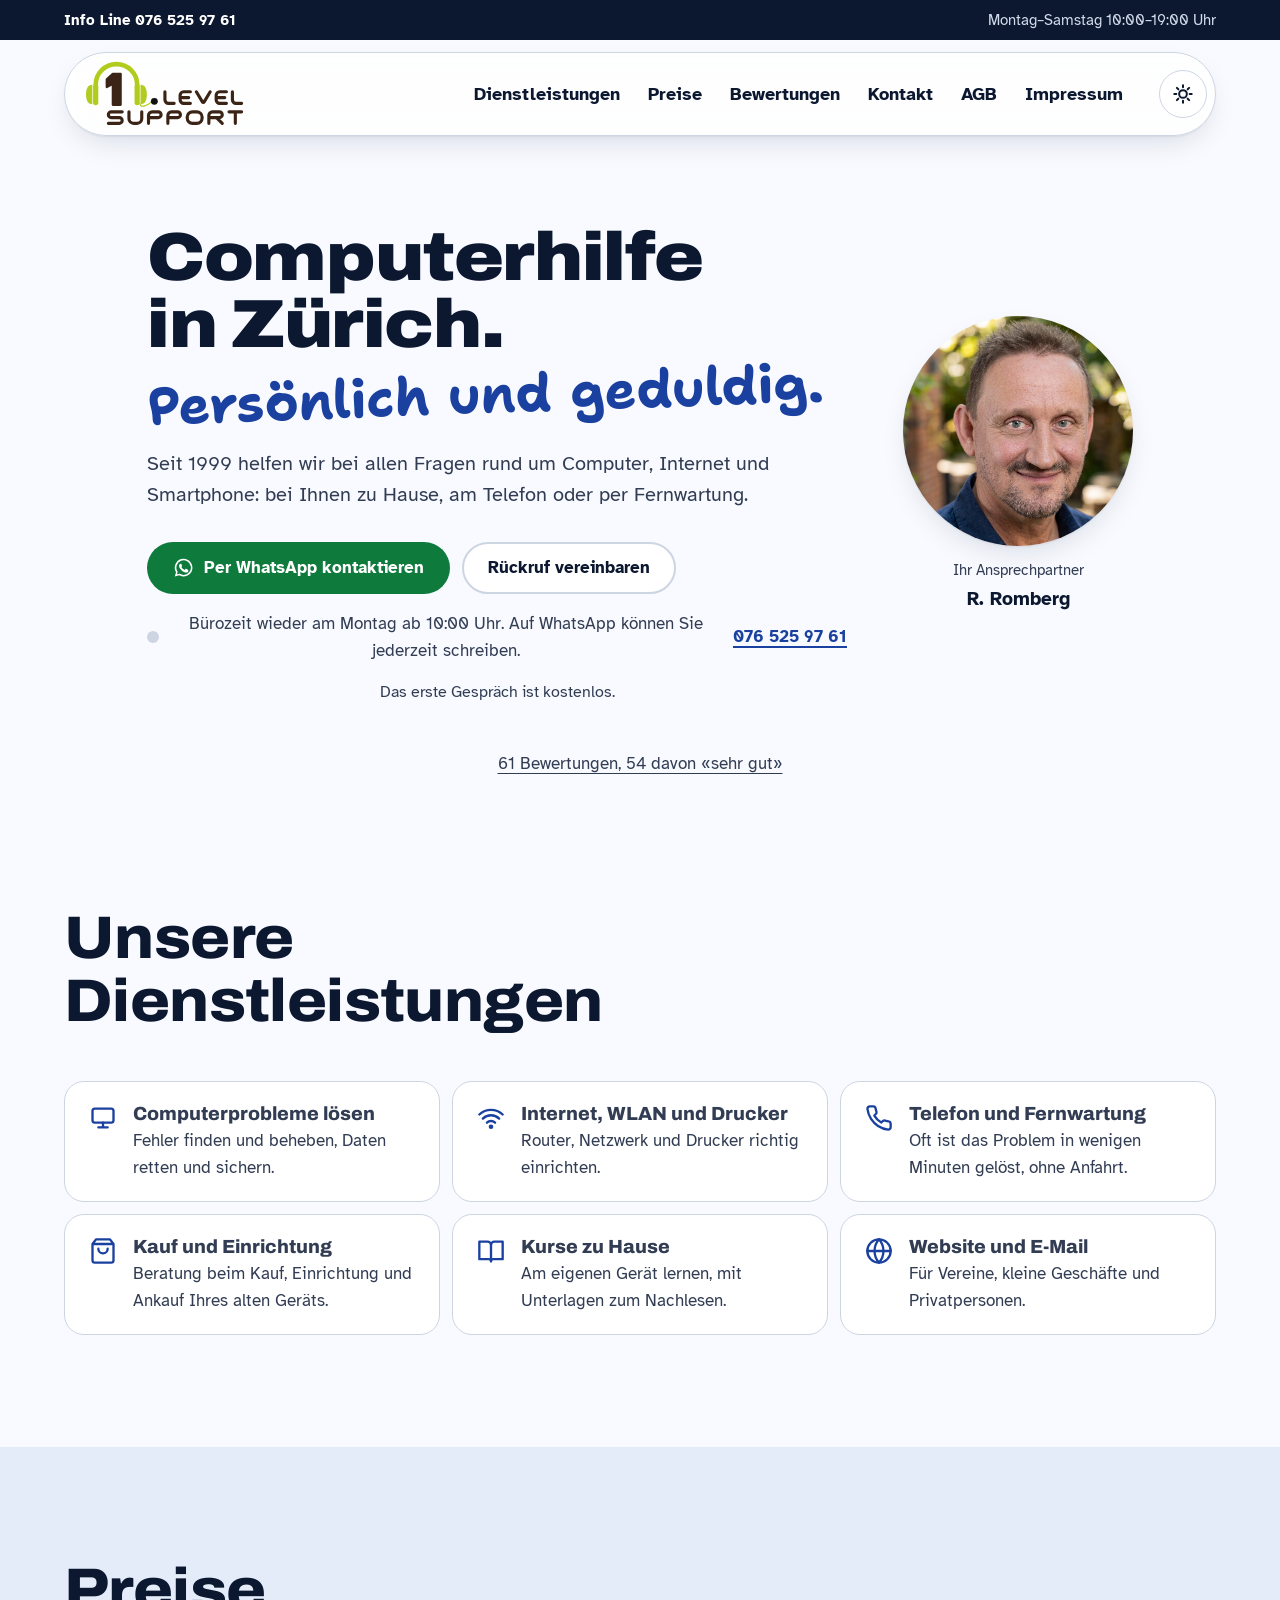
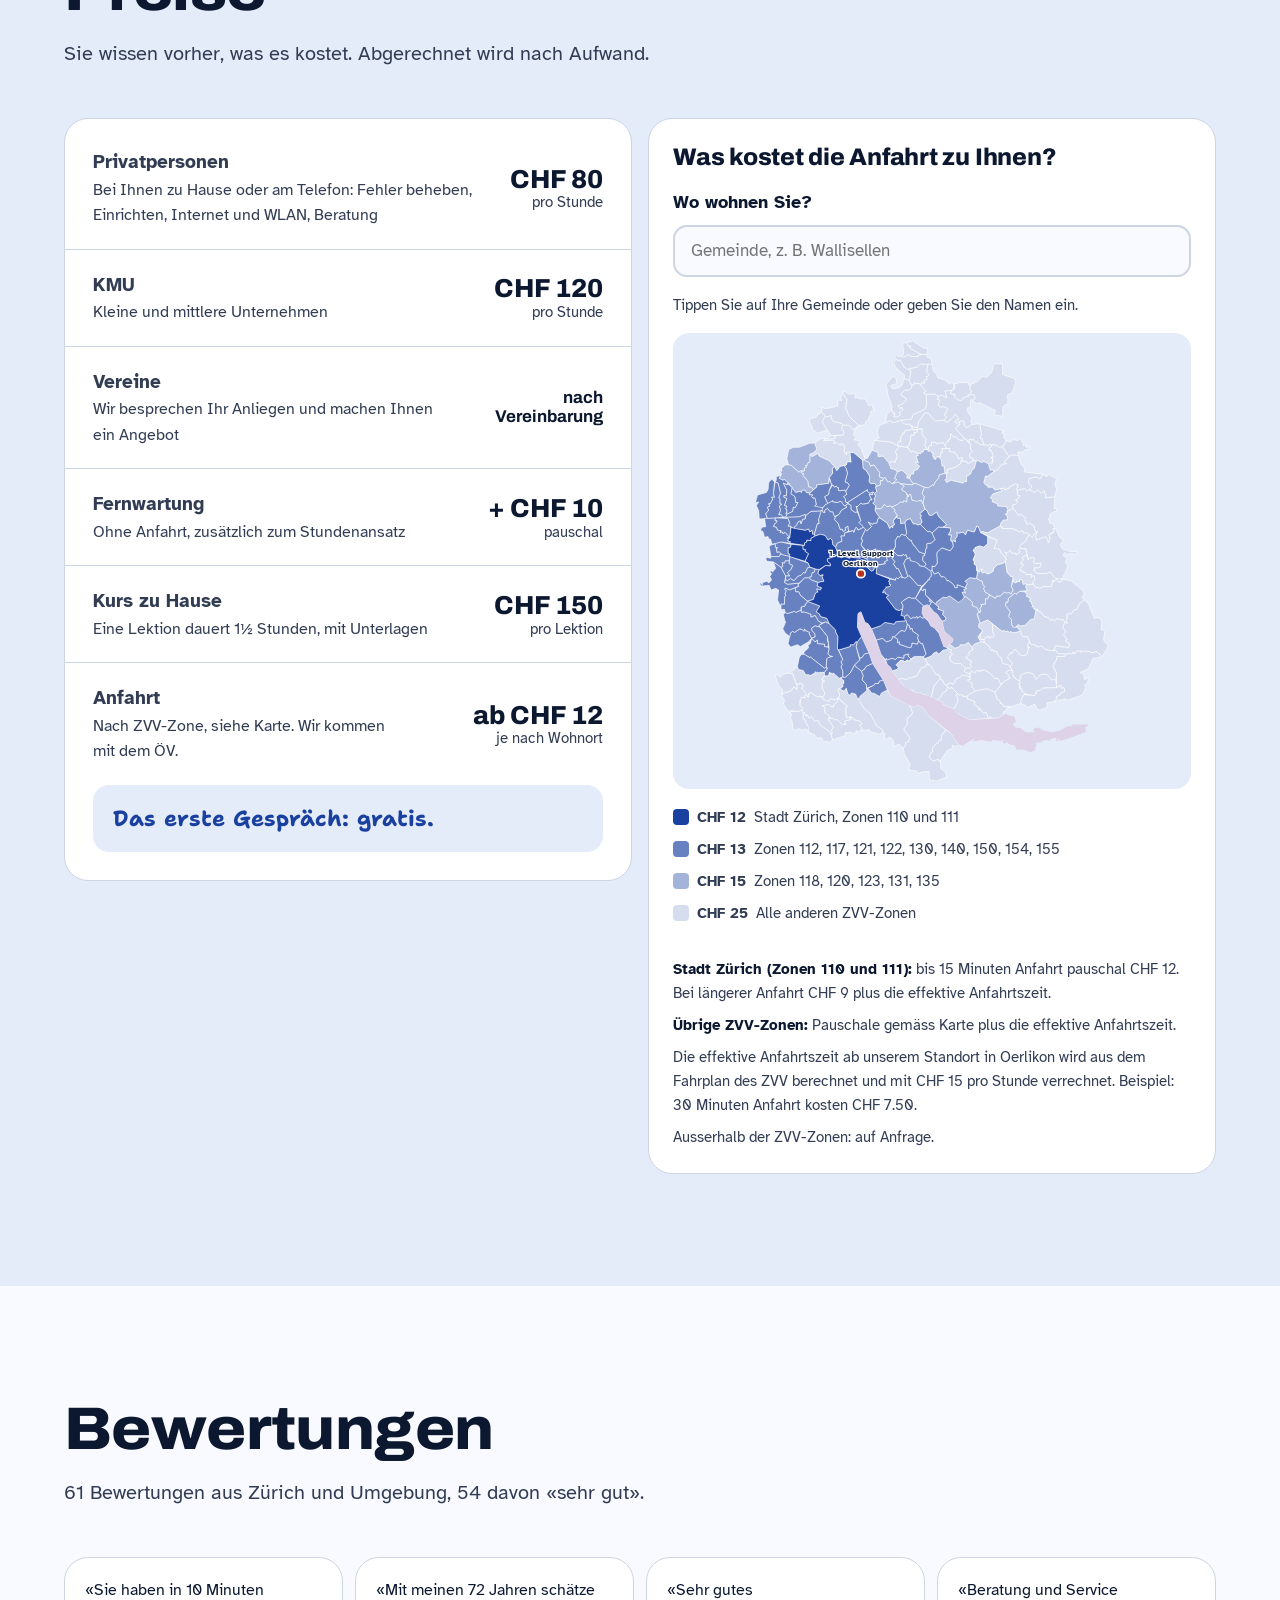
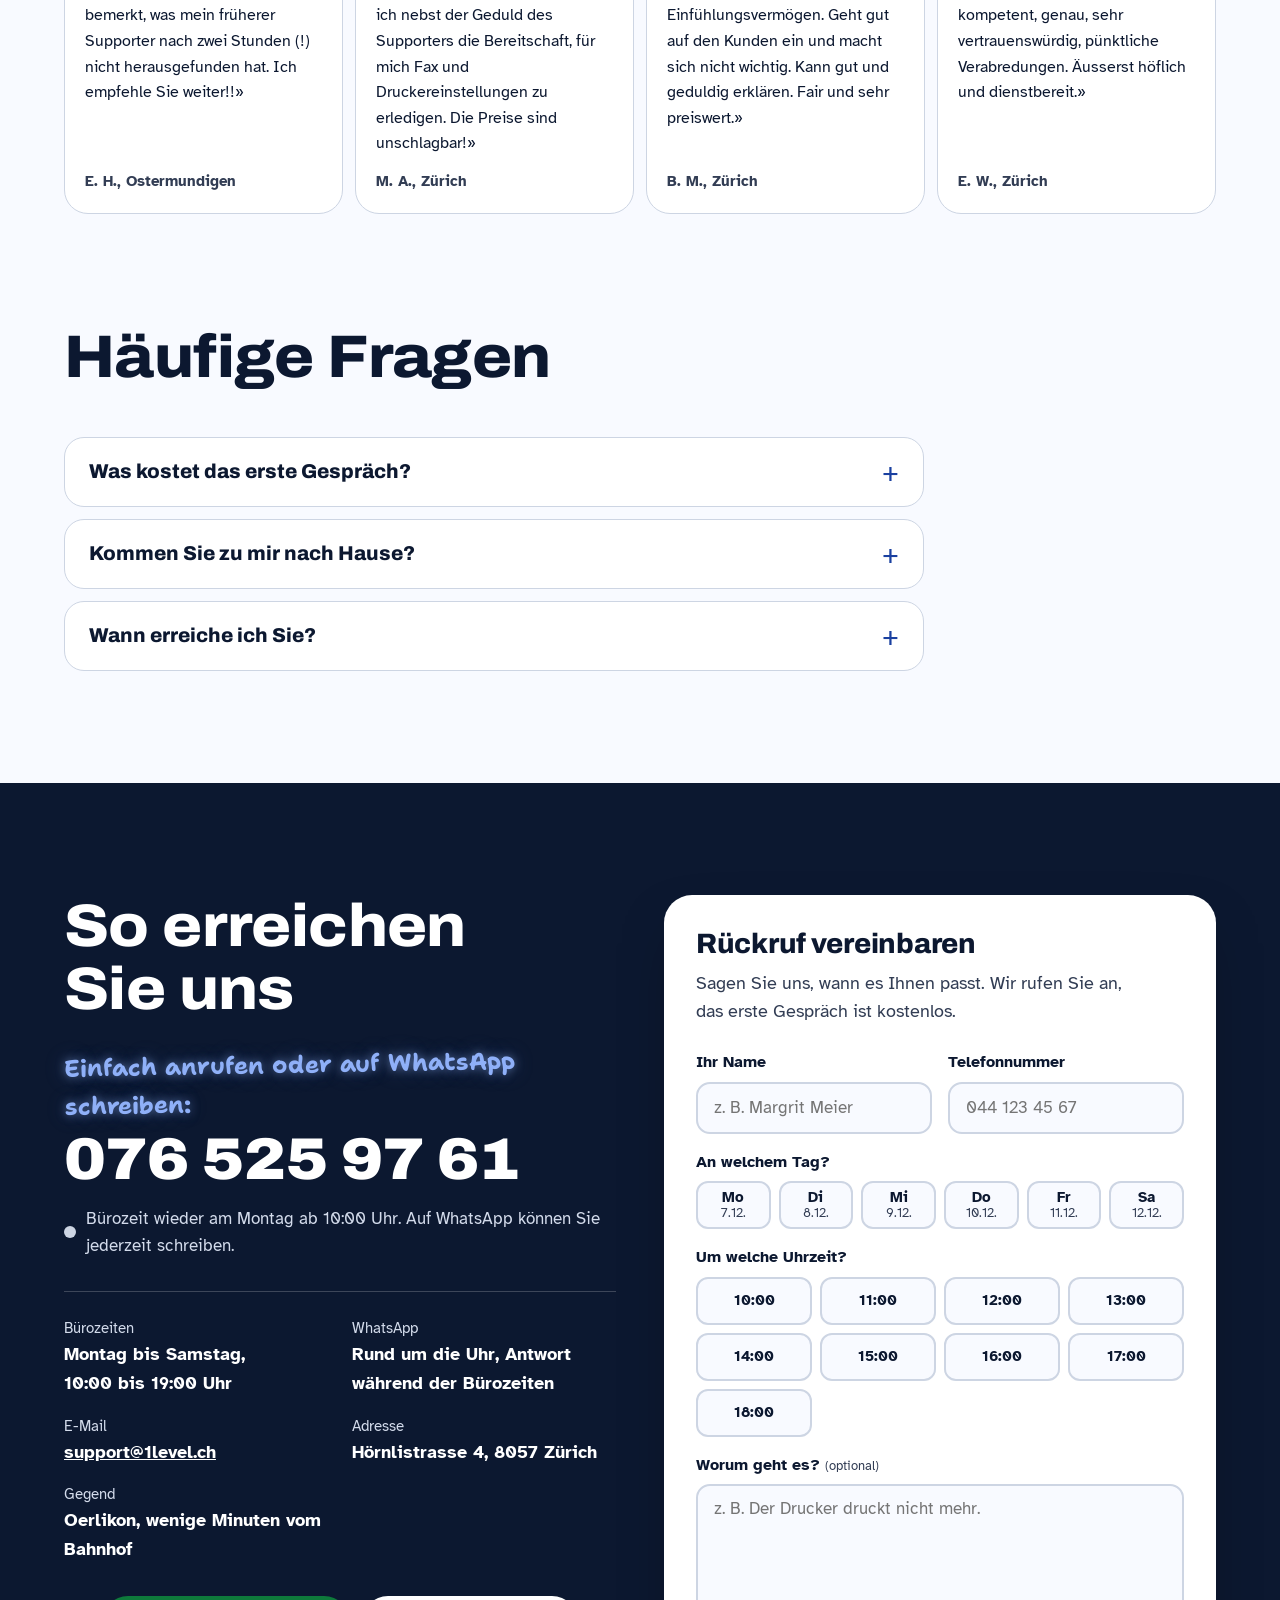
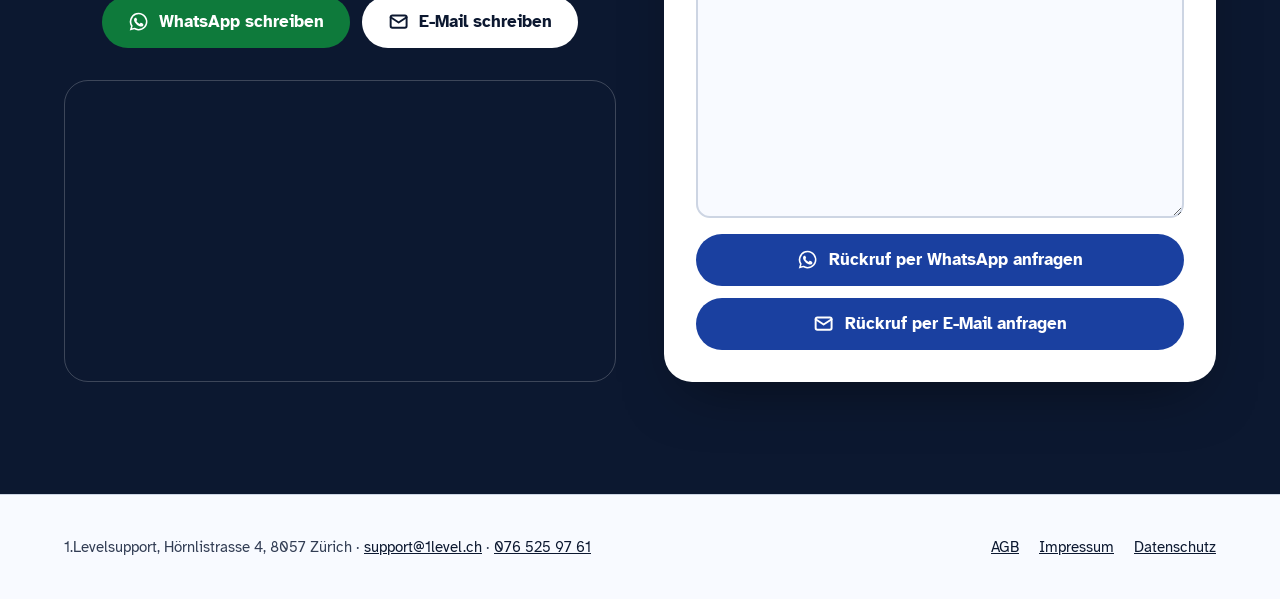
==== commit 56d99898: "Logo: headphone logo instead of the restored original (Rolf's choice) Brown 1 and wordmark, lime hea" ====
--- a/index.html
+++ b/index.html
@@ -34,7 +34,7 @@
   <div class="wrap">
     <div class="bar">
       <a class="logo" href="#top" aria-label="1.Level Support, zum Seitenanfang">
-        <svg viewBox="0 0 474 161" aria-hidden="true"><defs><clipPath id="logo-in"><circle cx="80" cy="80" r="79.5"/></clipPath><path id="logo-txt" d="M163.9,123.5C163.6,123.3 163.1,123.1 162.8,123.0C162.3,122.9 162.1,122.7 161.6,121.7L161.0,120.6L161.0,115.4L161.1,110.2L161.8,108.8C162.7,106.9 164.0,105.7 165.9,104.7L167.2,103.9L188.3,103.8L209.4,103.8L210.3,103.3C211.9,102.3 212.2,101.2 211.4,99.9C211.0,99.3 210.8,99.1 209.9,98.8C209.0,98.5 208.5,98.5 186.9,98.5C165.1,98.5 164.8,98.5 163.8,98.2C162.5,97.7 162.4,97.7 161.6,96.5C160.8,95.4 160.8,94.6 161.5,93.2C162.0,92.4 162.2,92.1 162.5,92.0C162.8,91.9 163.2,91.7 163.5,91.5L164.1,91.1L186.5,91.0C200.7,91.0 209.4,91.1 210.2,91.2C211.6,91.3 213.4,92.0 214.6,92.7C215.9,93.5 217.4,95.3 218.2,96.9C218.9,98.2 219.0,98.6 219.1,99.9C219.2,102.1 219.0,103.9 218.3,105.2C217.6,106.5 216.9,107.6 216.1,108.3C215.6,108.8 213.9,110.0 213.7,110.0C213.6,110.0 213.2,110.2 212.7,110.5L211.9,110.9L191.2,111.0C175.9,111.1 170.3,111.1 170.1,111.3C169.6,111.5 169.1,112.1 168.7,112.9C168.3,113.6 168.2,113.7 168.2,117.2L168.1,120.9L167.5,121.9C167.1,122.6 166.8,122.9 166.5,122.9C166.3,123.0 165.7,123.2 165.3,123.4C164.4,123.9 164.5,123.9 163.9,123.5ZM296.9,123.4C296.1,123.2 295.2,122.9 294.9,122.7C294.6,122.6 294.2,122.3 293.9,122.2C292.6,121.5 289.0,117.9 289.0,117.2C289.0,117.1 288.8,116.8 288.5,116.4C288.2,116.0 288.0,115.6 288.0,115.5C288.0,115.4 287.8,114.8 287.5,114.2C287.2,113.7 287.0,113.1 287.0,112.8C287.0,112.6 286.8,111.7 286.6,110.9C286.2,109.7 286.2,109.1 286.2,107.4C286.2,105.9 286.3,105.0 286.4,104.4C286.6,104.0 286.8,103.0 286.9,102.3C287.1,101.6 287.3,100.9 287.5,100.6C287.7,100.4 287.9,100.0 287.9,99.7C288.0,99.5 288.3,98.9 288.5,98.5C288.8,98.1 289.0,97.7 289.0,97.6C289.0,97.2 292.6,93.5 293.4,93.1C293.7,92.9 294.1,92.7 294.2,92.5C294.4,92.3 295.0,92.1 295.4,91.9C295.9,91.8 296.6,91.6 296.9,91.4C297.6,91.1 298.5,91.1 316.6,91.1C334.7,91.1 335.6,91.1 336.1,91.4C336.5,91.6 337.1,91.8 337.5,91.9C337.9,92.1 338.5,92.3 338.8,92.6C339.1,92.8 339.5,93.0 339.5,93.0C340.2,93.0 343.4,96.4 344.1,97.8C344.3,98.2 344.6,98.5 344.7,98.6C344.8,98.6 344.9,99.0 345.0,99.4C345.1,99.8 345.3,100.3 345.5,100.5C345.7,100.7 345.9,101.4 346.0,102.0C346.1,102.6 346.3,103.6 346.5,104.2C346.8,105.0 346.8,105.8 346.8,107.5C346.8,108.7 346.8,109.8 346.7,110.1C346.6,110.3 346.4,111.2 346.2,112.1C346.0,112.9 345.7,114.0 345.4,114.4C345.2,114.9 345.0,115.3 345.0,115.5C345.0,115.6 344.8,116.0 344.6,116.2C344.4,116.5 344.1,117.0 343.9,117.3C343.8,117.7 343.0,118.7 342.1,119.5C340.3,121.4 340.0,121.6 339.0,122.1C338.6,122.3 338.1,122.6 337.8,122.8C337.6,122.9 337.3,123.0 337.2,123.0C337.0,123.0 336.4,123.2 335.9,123.4L334.9,123.8L316.7,123.8L298.4,123.8L296.9,123.4ZM406.7,123.4C406.3,123.2 405.7,123.0 405.4,122.9C405.1,122.9 404.8,122.7 404.6,122.6C404.5,122.4 404.2,122.2 403.9,122.1C403.6,121.9 403.3,121.6 403.1,121.5C402.9,121.3 402.5,121.0 402.2,120.8C401.9,120.6 401.3,120.2 401.0,120.0C400.7,119.8 400.1,119.4 399.8,119.2C399.5,119.0 399.0,118.7 398.8,118.5C397.5,117.6 396.5,117.0 396.4,117.0C396.3,117.0 395.9,116.8 395.5,116.5C395.1,116.2 394.6,116.0 394.5,116.0C394.3,116.0 393.9,115.8 393.6,115.5C393.3,115.2 392.7,115.0 392.4,114.9C392.2,114.8 391.7,114.6 391.3,114.4C391.0,114.2 390.6,114.0 390.5,114.0C390.3,114.0 389.9,113.8 389.4,113.6C389.0,113.3 388.2,113.1 387.8,113.0C387.3,112.9 386.6,112.7 386.3,112.5C386.0,112.3 385.2,112.1 384.5,112.0C383.9,111.9 382.9,111.7 382.3,111.6C380.4,111.1 377.7,111.0 369.9,111.0L362.2,111.1L361.6,111.6C361.3,111.9 360.8,112.5 360.6,112.9C360.2,113.7 360.2,113.9 360.2,117.1L360.2,120.4L359.6,121.6C359.1,122.6 358.9,122.8 358.6,122.9C358.3,123.0 357.8,123.2 357.5,123.4C356.8,123.7 356.1,123.8 355.9,123.5C355.9,123.4 355.5,123.2 355.0,123.1C354.3,122.9 354.1,122.7 353.6,121.9C352.8,120.7 352.8,119.9 352.9,114.7L352.9,110.5L353.7,109.0C354.7,107.0 356.0,105.6 357.9,104.6L359.2,103.9L380.2,103.8L401.2,103.8L402.1,103.3C403.1,102.8 403.8,101.8 403.8,101.2C403.8,100.9 403.6,100.4 403.3,99.9C402.3,98.5 404.4,98.6 378.9,98.5C358.5,98.4 356.3,98.4 355.5,98.1C354.4,97.8 354.0,97.4 353.4,96.3C352.8,95.1 352.9,94.3 353.5,93.1C353.9,92.3 354.2,92.0 354.6,91.9C354.9,91.8 355.3,91.6 355.6,91.4C356.1,91.1 356.4,91.1 378.5,91.0C392.7,91.0 401.4,91.1 402.2,91.2C404.4,91.4 406.5,92.4 408.0,93.8C408.8,94.6 410.0,96.2 410.0,96.5C410.0,96.6 410.2,97.1 410.5,97.7L411.0,98.8L411.0,101.4C410.9,103.8 410.9,104.0 410.5,104.7C410.2,105.2 410.0,105.7 410.0,105.8C410.0,106.2 407.6,109.0 407.3,109.0C407.2,109.0 406.9,109.2 406.6,109.4C405.9,110.0 404.3,110.7 403.2,110.9C402.1,111.0 401.7,111.4 402.0,111.7C402.1,111.9 402.4,112.0 402.6,112.1C403.0,112.2 404.8,113.4 406.8,115.0C407.4,115.4 408.1,115.9 408.3,116.0C409.0,116.5 410.5,118.2 410.8,118.8C411.1,119.5 411.1,120.6 410.8,121.1C410.7,121.3 410.4,121.8 410.2,122.1C409.9,122.7 409.7,122.9 409.2,123.0C408.9,123.1 408.4,123.3 408.1,123.5C407.5,123.9 407.6,123.9 406.7,123.4ZM31.7,123.3C30.2,122.8 30.3,122.8 29.6,121.6C28.8,120.2 28.8,119.7 29.6,118.3C30.3,117.3 30.3,117.2 31.5,116.8L32.8,116.4L55.1,116.3L77.4,116.3L78.5,115.9C79.6,115.6 79.6,115.6 80.0,114.6C80.3,113.7 80.3,113.7 80.1,113.0C79.7,112.1 79.4,111.7 78.8,111.4C78.3,111.1 76.3,111.1 56.2,111.0C36.1,110.9 34.2,110.9 33.8,110.6C33.6,110.5 33.1,110.3 32.7,110.2C31.9,110.0 30.5,109.0 29.6,108.2C29.0,107.5 27.8,105.9 27.8,105.6C27.8,105.6 27.6,105.2 27.4,104.9C27.1,104.4 26.9,103.9 26.8,102.7C26.6,100.6 26.9,98.2 27.3,97.6C27.5,97.3 27.7,96.8 27.8,96.5C28.0,95.8 30.5,93.0 30.9,93.0C31.1,93.0 31.4,92.8 31.6,92.6C32.1,92.1 33.8,91.5 34.8,91.5C35.0,91.5 35.4,91.4 35.7,91.2C36.0,91.0 39.4,91.0 58.8,91.0L81.6,91.0L82.2,91.4C82.5,91.6 82.9,91.8 83.1,91.8C83.6,91.8 84.1,92.3 84.7,93.4C85.5,94.9 85.4,95.5 84.0,97.0C83.3,97.8 83.1,98.0 82.2,98.1C81.5,98.3 75.1,98.3 58.9,98.3L36.5,98.3L35.5,98.8C35.0,99.1 34.5,99.4 34.4,99.6C34.2,99.7 34.1,100.3 34.1,100.9C34.0,101.9 34.0,102.1 34.3,102.5C34.5,102.8 34.8,103.0 34.9,103.0C34.9,103.0 35.2,103.2 35.5,103.4L36.0,103.8L58.1,103.8L80.1,103.9L80.9,104.4C81.4,104.6 82.0,104.9 82.2,104.9C82.5,105.0 83.3,105.7 84.2,106.6C86.9,109.2 87.6,111.2 87.2,115.2C87.1,116.8 87.0,117.3 86.6,117.8C86.4,118.1 86.2,118.6 86.1,118.8C85.8,119.5 83.7,121.6 83.0,122.0C82.7,122.2 82.2,122.5 82.0,122.7C81.8,122.8 80.9,123.1 80.1,123.3C78.7,123.6 76.8,123.6 55.7,123.6L32.8,123.6L31.7,123.3ZM106.0,123.6C105.9,123.5 105.2,123.4 104.4,123.3C103.6,123.1 102.7,122.9 102.5,122.7C102.3,122.5 101.7,122.2 101.3,122.0C100.8,121.8 99.9,121.1 99.0,120.1C97.3,118.5 96.6,117.5 96.0,116.3C95.8,115.9 95.5,115.4 95.3,115.2C95.1,115.0 94.9,114.4 94.8,113.8C94.7,113.2 94.5,112.5 94.3,112.3C93.8,111.6 93.6,108.7 93.7,100.8C93.8,93.5 93.8,93.5 94.7,92.5C95.2,92.0 96.8,91.4 97.6,91.6C98.5,91.7 99.6,92.0 99.8,92.2C99.9,92.3 100.0,92.6 100.1,93.0C100.2,93.3 100.4,93.9 100.6,94.3L101.0,95.0L101.0,101.9C101.0,109.5 101.1,111.2 101.6,111.7C101.8,111.9 102.0,112.3 102.1,112.6C102.7,114.0 104.8,115.7 106.2,115.9C106.6,116.0 107.1,116.1 107.3,116.2C108.0,116.5 140.3,116.3 141.5,116.0C142.5,115.7 143.0,115.4 144.6,113.8C145.5,113.0 145.8,112.5 146.2,111.4L146.8,110.1L146.8,102.1C146.9,94.4 146.9,94.2 147.3,93.7C147.5,93.5 147.7,93.1 147.7,92.8C147.9,92.2 148.1,92.0 148.7,91.9C149.0,91.9 149.5,91.7 149.9,91.5C150.4,91.3 150.6,91.3 151.1,91.5C151.5,91.7 152.0,91.9 152.3,91.9C152.9,92.0 153.1,92.2 153.2,92.9C153.3,93.2 153.5,93.6 153.7,93.8C154.1,94.2 154.1,94.3 154.1,99.8C154.2,102.9 154.1,106.7 154.1,108.3C154.0,111.0 153.9,111.2 153.6,111.7C153.2,112.0 153.1,112.3 153.2,112.9C153.2,114.0 153.2,114.1 152.8,114.6C152.5,114.9 152.3,115.3 152.3,115.6C152.3,115.9 152.1,116.2 151.8,116.5C151.6,116.7 151.3,117.2 151.2,117.5C151.2,117.8 151.0,118.0 150.6,118.2C150.4,118.3 150.2,118.4 150.2,118.5C150.2,119.0 147.0,121.8 146.2,122.1C146.0,122.1 145.6,122.4 145.3,122.6C145.0,122.9 144.5,123.0 143.6,123.2C143.0,123.2 142.1,123.4 141.7,123.5C140.9,123.7 106.1,123.8 106.0,123.6ZM227.0,123.2C225.8,122.7 225.3,122.2 224.8,120.6C224.5,119.6 224.5,119.3 224.5,116.0C224.6,111.5 224.8,110.1 225.6,108.6C226.4,107.0 228.0,105.4 229.7,104.6L230.9,103.9L251.8,103.9L272.8,103.8L273.8,103.4C274.6,103.0 274.8,102.8 275.1,102.2C275.6,101.3 275.6,101.1 275.1,100.0C274.8,99.3 274.7,99.1 274.1,99.0C273.7,98.9 273.2,98.7 273.0,98.7C272.8,98.6 264.4,98.5 250.6,98.5L228.6,98.5L227.4,98.1C226.4,97.8 226.1,97.6 225.6,97.0C224.7,95.9 224.6,94.2 225.4,92.7C225.5,92.5 226.1,92.1 226.9,91.7L228.3,91.0L250.5,91.0C262.7,91.0 273.3,91.1 274.0,91.2C276.1,91.4 278.1,92.3 279.7,93.9C280.7,94.8 282.0,96.6 282.0,97.0C282.0,97.1 282.2,97.7 282.4,98.1C282.8,98.9 282.8,99.2 282.8,101.1C282.8,103.0 282.8,103.2 282.3,104.4C282.0,105.2 281.6,106.1 281.4,106.5C280.8,107.4 279.4,108.8 278.7,109.2C278.4,109.4 278.0,109.7 277.8,109.8C277.6,109.9 276.9,110.2 276.2,110.5L275.0,111.0L254.6,111.0L234.2,111.0L233.5,111.5C232.1,112.6 232.1,112.5 232.0,116.9C231.9,120.3 231.9,120.8 231.6,121.1C231.5,121.3 231.2,121.7 231.1,122.1C230.9,122.6 230.8,122.8 230.2,123.0C229.7,123.1 229.3,123.3 229.1,123.5C228.6,123.7 228.3,123.7 227.0,123.2ZM443.3,123.3C443.0,123.2 442.6,123.0 442.5,123.0C441.9,123.0 441.4,122.3 440.9,121.0L440.5,119.7L440.5,109.5L440.5,99.2L440.1,98.9L439.7,98.5L429.2,98.5L418.6,98.5L417.5,98.1C416.5,97.7 416.4,97.7 415.8,96.6C414.9,95.1 414.9,94.5 415.7,93.1C416.1,92.4 416.4,92.1 416.8,91.9C417.0,91.8 417.5,91.6 417.7,91.4C418.2,91.1 418.5,91.1 444.0,91.0L469.7,91.0L471.1,91.7C472.4,92.3 472.5,92.3 472.8,93.3C473.2,94.3 473.2,94.7 473.0,95.8C472.7,97.1 472.0,97.7 470.5,98.2C469.4,98.5 469.0,98.5 458.9,98.5C449.2,98.5 448.4,98.5 448.2,98.8C448.0,99.0 448.0,101.4 448.0,109.6L448.0,120.1L447.5,121.2C446.8,122.7 446.6,122.9 445.8,123.1C445.5,123.1 445.1,123.3 445.0,123.4C444.7,123.8 444.0,123.7 443.3,123.3ZM334.7,115.8C334.9,115.7 335.5,115.4 335.9,115.2C336.6,114.8 338.0,113.5 338.0,113.3C338.0,113.2 338.2,112.9 338.4,112.6C339.0,111.9 339.8,108.7 339.7,107.2C339.7,105.8 338.9,103.0 338.2,102.0C337.5,100.8 337.0,100.4 336.4,100.0C336.1,99.9 335.8,99.7 335.6,99.5C335.4,99.3 334.6,99.0 333.8,98.8C332.5,98.5 331.8,98.5 316.5,98.5C301.2,98.5 300.5,98.5 299.2,98.8C298.4,99.0 297.6,99.3 297.4,99.4C297.2,99.6 296.8,99.8 296.5,100.1C295.3,100.9 294.2,102.5 293.9,104.0C293.2,106.8 293.2,107.3 293.5,108.9C293.7,110.6 294.2,112.1 294.6,112.6C294.8,112.9 295.0,113.2 295.0,113.3C295.0,113.5 296.4,114.8 297.0,115.1C297.3,115.2 297.7,115.5 297.9,115.6C298.0,115.7 298.5,115.9 298.9,116.0C299.4,116.1 307.5,116.1 317.0,116.1C332.0,116.1 334.3,116.1 334.7,115.8ZM316.0,78.4C315.9,78.3 315.2,78.2 314.6,78.1C313.1,78.0 312.2,77.6 310.3,76.2C309.8,75.8 309.2,75.3 309.0,75.0C308.9,74.8 308.6,74.4 308.3,74.1C308.1,73.8 307.7,73.3 307.5,73.0C307.3,72.7 306.9,72.2 306.6,71.8C306.3,71.5 305.8,70.8 305.4,70.2C305.1,69.7 304.6,69.2 304.5,69.0C304.4,68.8 304.0,68.4 303.7,68.0C303.4,67.6 302.8,66.8 302.4,66.2C302.0,65.7 301.4,64.9 301.2,64.6C301.0,64.2 300.2,63.2 299.5,62.3C298.8,61.4 298.1,60.5 298.0,60.3C297.9,60.1 297.2,59.2 296.5,58.3C295.8,57.4 295.1,56.5 295.0,56.3C294.9,56.1 294.2,55.2 293.5,54.3C292.8,53.4 292.1,52.5 292.0,52.3C291.9,52.1 291.4,51.5 291.0,50.9C289.7,49.1 289.5,48.2 290.4,46.4C290.9,45.4 291.1,45.2 291.4,45.1C291.7,45.0 292.3,44.8 292.7,44.6C293.1,44.3 293.6,44.2 293.8,44.2C294.1,44.2 295.4,44.9 296.0,45.4C296.3,45.7 298.2,48.1 299.0,49.3C299.1,49.5 299.8,50.4 300.5,51.3C301.2,52.2 301.9,53.1 302.0,53.3C302.1,53.5 302.8,54.4 303.5,55.3C304.2,56.2 304.9,57.1 305.0,57.3C305.1,57.5 305.8,58.4 306.5,59.3C307.2,60.2 307.9,61.1 308.0,61.3C308.1,61.5 308.8,62.4 309.5,63.3C310.2,64.2 310.9,65.1 311.0,65.3C311.5,66.0 313.3,68.3 313.9,69.0C314.6,69.8 315.9,70.7 316.4,70.7C317.1,70.7 318.9,69.2 320.0,67.7C320.2,67.4 320.5,67.0 320.5,67.0C320.6,67.0 320.9,66.4 321.4,65.8C322.3,64.5 323.2,63.4 323.4,63.1C323.5,63.0 323.9,62.4 324.4,61.8C325.4,60.5 326.2,59.4 326.4,59.1C326.5,59.0 326.9,58.4 327.4,57.8C328.4,56.5 329.2,55.4 329.4,55.1C329.5,55.0 329.9,54.4 330.4,53.8C331.4,52.5 332.2,51.4 332.4,51.1C332.5,51.0 332.9,50.4 333.4,49.8C334.2,48.7 335.8,46.7 336.6,45.7C337.0,45.2 338.7,44.2 339.2,44.2C339.3,44.2 339.7,44.3 340.0,44.5C340.3,44.6 340.9,44.9 341.2,45.0C341.7,45.1 341.9,45.4 342.2,45.9C342.4,46.2 342.7,46.7 342.8,46.9C343.4,48.0 342.8,49.8 340.5,52.7C338.5,55.3 338.4,55.5 338.1,56.1C337.9,56.4 337.4,57.0 336.9,57.6C336.5,58.2 335.8,59.0 335.5,59.5C335.2,60.0 334.5,60.8 334.1,61.4C333.6,62.0 333.0,62.7 332.7,63.2C332.5,63.6 332.1,64.1 332.0,64.3C331.9,64.5 331.2,65.4 330.5,66.3C329.8,67.2 329.1,68.1 329.0,68.3C328.9,68.5 328.2,69.4 327.4,70.4C326.7,71.4 325.7,72.7 325.3,73.2C324.3,74.6 322.2,76.7 321.5,77.0C321.2,77.1 320.7,77.4 320.4,77.6C319.9,77.9 319.3,78.0 318.4,78.1C317.7,78.2 316.9,78.4 316.7,78.4C316.4,78.5 316.1,78.4 316.0,78.4ZM169.7,76.8C168.6,76.7 166.3,75.9 165.9,75.5C165.7,75.3 165.4,75.1 165.1,74.9C164.5,74.6 163.2,73.4 162.7,72.7C162.2,71.8 161.3,70.0 161.2,69.3C161.0,68.8 161.0,64.8 161.0,57.8L161.1,47.1L161.6,46.1C162.1,45.3 162.3,45.2 163.1,44.9C163.6,44.8 164.0,44.6 164.1,44.5C164.2,44.3 165.0,44.3 165.4,44.6C165.6,44.7 166.0,44.9 166.4,45.0C166.9,45.1 167.1,45.3 167.5,46.1L168.1,47.1L168.2,57.0L168.3,66.9L168.7,67.7C168.9,68.1 169.2,68.6 169.2,68.7C169.2,68.8 169.7,69.0 170.2,69.1C171.0,69.4 173.0,69.4 193.3,69.5C213.5,69.6 215.7,69.6 216.5,69.9C217.0,70.0 217.6,70.3 217.8,70.5C218.4,71.1 219.0,72.5 219.0,73.3C219.0,74.3 218.1,75.8 217.4,76.1C217.1,76.2 216.6,76.4 216.3,76.6L215.7,77.0L193.1,77.0C180.6,77.0 170.1,76.9 169.7,76.8ZM233.3,76.8C231.1,76.2 230.3,75.8 228.8,74.4C227.9,73.5 227.2,72.7 227.0,72.2C226.8,71.8 226.5,71.3 226.4,71.1C225.9,70.6 225.6,67.5 225.6,63.7C225.6,60.2 225.8,58.7 226.2,58.2C226.3,58.1 226.7,57.8 227.1,57.5L227.9,57.0L254.3,57.0L280.8,57.0L281.8,57.5C282.7,58.0 282.9,58.2 283.4,59.2C283.7,59.9 284.0,60.5 284.0,60.6C284.0,61.0 282.8,63.1 282.4,63.4C282.1,63.6 281.7,63.8 281.3,63.9C280.9,64.1 274.7,64.1 257.0,64.2C233.8,64.2 233.3,64.2 233.2,64.5C232.9,65.0 233.0,67.8 233.2,68.3C233.4,68.6 233.8,68.9 234.3,69.1L235.1,69.5L258.3,69.5L281.5,69.5L282.7,69.9C284.2,70.3 284.7,70.8 285.1,72.2L285.5,73.3L285.2,74.2C284.7,75.6 284.7,75.6 283.3,76.3L282.0,77.0L257.9,77.0C243.3,77.0 233.7,76.9 233.3,76.8ZM355.1,76.8C354.1,76.7 352.3,75.9 351.2,75.1C349.9,74.1 348.3,71.9 347.9,70.6C347.8,70.1 347.6,69.3 347.4,68.8C347.2,68.1 347.2,67.0 347.2,63.7C347.2,59.7 347.2,59.5 347.5,58.8C347.8,58.4 348.2,57.9 348.6,57.6L349.4,57.1L376.1,57.1L402.9,57.1L403.9,57.7C404.7,58.3 404.8,58.4 405.2,59.5C405.5,60.7 405.5,60.7 405.3,61.6C404.8,62.8 404.6,63.1 403.7,63.6L402.9,64.1L379.0,64.2C358.1,64.2 355.1,64.3 355.0,64.5C354.8,64.8 354.8,67.7 355.0,68.3C355.1,68.7 355.4,68.9 355.9,69.1C356.5,69.4 357.8,69.4 380.2,69.5C406.6,69.6 405.0,69.5 406.1,70.8C406.8,71.5 407.2,73.0 407.1,73.7C406.8,74.8 406.2,75.8 405.4,76.2C404.9,76.3 404.4,76.6 404.2,76.8C403.8,77.0 400.5,77.0 379.8,77.0C366.7,77.0 355.5,76.9 355.1,76.8ZM424.0,76.8C423.5,76.8 422.9,76.6 422.6,76.5C422.3,76.3 421.8,76.2 421.6,76.1C421.3,76.0 420.7,75.8 420.4,75.5C420.1,75.2 419.7,75.0 419.6,75.0C419.4,75.0 417.0,72.6 417.0,72.4C417.0,72.3 416.8,72.0 416.6,71.6C416.3,71.2 415.9,70.2 415.6,69.1L415.2,67.3L415.2,57.6L415.3,47.9L415.7,46.9C415.9,46.4 416.3,45.7 416.5,45.5C416.9,45.2 418.7,44.3 419.1,44.3C419.3,44.3 419.7,44.5 421.2,45.2C421.4,45.3 421.7,45.6 421.8,45.8C421.9,46.1 422.2,46.6 422.4,47.1L422.8,48.0L422.8,57.5C422.8,66.4 422.9,67.1 423.1,67.8C423.5,68.6 423.8,68.8 424.9,69.2C425.7,69.5 426.4,69.5 447.6,69.5C469.5,69.5 469.5,69.5 470.7,69.9C471.4,70.1 472.1,70.4 472.3,70.5C472.8,71.1 473.6,73.1 473.3,73.5C473.2,73.7 473.1,74.2 473.0,74.6C472.8,75.6 472.6,75.8 471.1,76.5L469.9,77.0L447.4,77.0C435.0,77.0 424.5,76.9 424.0,76.8ZM228.9,51.6C228.7,51.5 228.2,51.2 227.8,51.1C226.6,50.7 225.8,49.4 225.8,48.0C225.8,46.7 226.6,45.3 227.6,45.0C228.0,44.9 228.5,44.7 228.8,44.5C229.3,44.2 230.2,44.2 255.6,44.2C280.6,44.2 281.9,44.2 282.4,44.5C282.7,44.6 283.3,44.9 283.7,45.0C284.5,45.4 284.8,45.8 285.2,47.1C285.4,47.8 285.4,48.2 285.2,48.9C284.8,50.2 284.5,50.6 283.7,51.0C283.3,51.1 282.7,51.4 282.4,51.5C281.9,51.8 280.6,51.8 255.6,51.8C232.7,51.8 229.2,51.8 228.9,51.6ZM350.4,51.5C350.1,51.3 349.5,51.1 349.2,51.0C348.6,50.8 348.4,50.7 348.1,50.0C348.0,49.6 347.7,49.1 347.6,48.8C347.2,48.1 347.2,47.9 348.2,45.8C348.3,45.6 348.6,45.3 348.8,45.2C349.1,45.1 349.6,44.8 350.1,44.6L351.0,44.2L377.2,44.2L403.4,44.2L404.2,44.6C404.7,44.8 405.3,45.0 405.5,45.1C406.2,45.2 407.1,46.8 407.1,48.0C407.1,49.2 406.2,50.8 405.5,50.9C405.3,51.0 404.7,51.2 404.2,51.4L403.4,51.8L377.2,51.8C351.5,51.8 350.9,51.8 350.4,51.5Z"/></defs><circle class="logo-disc" cx="80" cy="80" r="79.5" fill="#A1BF36"/><path class="logo-one" fill="#fff" d="M94.0,76.6C93.9,76.4 93.8,69.8 93.8,51.0C93.8,29.6 93.8,25.5 93.6,25.4C93.3,25.1 92.0,25.7 91.2,26.4C90.9,26.6 90.6,26.8 90.4,26.8C90.3,26.8 90.1,27.0 89.9,27.2C89.7,27.4 89.2,27.7 88.8,27.9C88.3,28.1 87.8,28.4 87.7,28.6C87.6,28.7 87.4,28.8 87.3,28.8C87.1,28.8 86.7,29.1 86.3,29.3C85.9,29.6 85.5,29.8 85.3,29.8C85.2,29.8 84.8,30.0 84.4,30.2C84.1,30.5 83.5,30.7 83.2,30.8C82.8,30.9 82.1,31.2 81.7,31.4C81.3,31.6 80.8,31.8 80.5,31.8C80.3,31.8 79.6,32.1 79.1,32.3C78.5,32.6 77.8,32.8 77.6,32.8C77.3,32.8 76.6,33.1 76.1,33.3C75.1,33.8 74.4,34.0 74.2,33.7C74.2,33.6 74.1,30.1 74.1,26.0C74.2,17.8 74.1,18.2 75.2,18.2C75.5,18.2 76.1,18.0 76.5,17.8C76.9,17.5 77.6,17.3 78.1,17.2C78.5,17.1 79.3,16.8 79.7,16.6C80.2,16.4 80.7,16.2 80.9,16.2C81.1,16.2 81.7,15.9 82.3,15.7C82.8,15.4 83.4,15.2 83.5,15.2C83.6,15.2 84.1,14.9 84.5,14.7C84.9,14.4 85.3,14.2 85.5,14.2C85.6,14.2 86.1,13.9 86.5,13.7C86.9,13.4 87.3,13.2 87.5,13.2C87.7,13.2 88.0,13.0 88.3,12.8C88.5,12.6 89.1,12.2 89.4,12.0C89.8,11.8 90.2,11.6 90.3,11.4C90.4,11.3 90.6,11.2 90.7,11.2C90.9,11.2 91.2,11.0 91.5,10.7C91.8,10.5 92.3,10.1 92.7,9.9C93.0,9.7 93.8,9.2 94.4,8.7L95.6,7.9L103.1,7.9C107.2,7.8 110.6,7.9 110.7,8.0C110.9,8.1 110.9,76.4 110.7,76.7C110.7,76.8 107.4,76.8 102.4,76.8C95.7,76.8 94.2,76.8 94.0,76.6ZM131.2,76.7C130.7,76.6 129.9,76.4 129.5,76.2C129.1,76.0 128.6,75.8 128.3,75.8C128.1,75.8 127.6,75.6 127.2,75.3C126.9,75.1 126.6,74.8 126.5,74.8C126.1,74.8 123.3,71.8 123.1,71.2C123.0,70.9 122.8,70.3 122.6,69.9C122.2,69.2 122.2,68.9 122.2,66.0C122.2,63.1 122.2,62.8 122.6,62.1C122.8,61.7 123.0,61.1 123.1,60.8C123.3,60.2 126.1,57.2 126.5,57.2C126.6,57.2 126.9,56.9 127.2,56.7C127.6,56.4 128.1,56.2 128.3,56.2C128.6,56.2 129.1,56.0 129.5,55.8C131.1,55.1 133.9,55.1 135.9,55.9C136.3,56.0 136.7,56.2 136.9,56.2C137.1,56.2 137.5,56.3 137.8,56.6C138.0,56.8 138.5,57.1 138.8,57.2C139.7,57.7 141.2,59.3 142.0,60.8C142.7,62.1 142.8,62.5 143.0,64.2C143.2,65.7 143.2,66.3 143.0,67.8C142.8,69.5 142.7,69.9 142.0,71.2C141.2,72.7 139.7,74.3 138.8,74.8C138.5,74.9 138.0,75.2 137.8,75.4C137.5,75.7 137.2,75.8 137.0,75.8C136.8,75.8 136.2,76.0 135.5,76.2C134.0,76.7 132.4,76.9 131.2,76.7Z"/><use href="#logo-txt" fill="currentColor"/><use href="#logo-txt" class="logo-ink" fill="#000" clip-path="url(#logo-in)"/></svg>
+        <svg class="logo-mark" viewBox="30 20 1530 630" aria-hidden="true"><path d="M132,248 A198,198 0 0 1 528,248" style="fill:none;stroke:var(--logo-phone)" stroke-width="44"/><rect x="107.0" y="236" width="50" height="206" rx="25" style="fill:var(--logo-phone)"/><path d="M100.0,246 C56.0,246 40.0,284 40.0,339.0 C40.0,394 56.0,432 100.0,432 Z" style="fill:var(--logo-phone)"/><rect x="503.0" y="236" width="50" height="206" rx="25" style="fill:var(--logo-phone)"/><path d="M560.0,246 C604.0,246 620.0,284 620.0,339.0 C620.0,394 604.0,432 560.0,432 Z" style="fill:var(--logo-phone)"/><polygon points="296,142 370,142 370,438 296,438 296,236 238,268 238,196" style="fill:var(--logo-ink);stroke:var(--logo-ink)" stroke-width="22" stroke-linejoin="round"/><path d="M556,430 C556,476 636,439 662,413" style="fill:none;stroke:var(--logo-phone)" stroke-width="12" stroke-linecap="round"/><circle cx="692" cy="405" r="33" style="fill:var(--logo-dot)"/><path d="M793.0,314.0 L793.0,390.0 A34.0,34.0 0 0 0 827.0,424.0 L881.0,424.0 M1036.0,314.0 L972.0,314.0 A34.0,34.0 0 0 0 938.0,348.0 L938.0,390.0 A34.0,34.0 0 0 0 972.0,424.0 L1036.0,424.0 M938.0,369.0 L1020.0,369.0 M1093.0,314.0 L1150.4,409.7 A10.0,10.0 0 0 0 1167.6,409.7 L1225.0,314.0 M1380.0,314.0 L1316.0,314.0 A34.0,34.0 0 0 0 1282.0,348.0 L1282.0,390.0 A34.0,34.0 0 0 0 1316.0,424.0 L1380.0,424.0 M1282.0,369.0 L1364.0,369.0 M1437.0,314.0 L1437.0,390.0 A34.0,34.0 0 0 0 1471.0,424.0 L1525.0,424.0 M385.0,505.0 L280.5,505.0 A27.5,27.5 0 0 0 253.0,532.5 L253.0,532.5 A27.5,27.5 0 0 0 280.5,560.0 L357.5,560.0 A27.5,27.5 0 0 1 385.0,587.5 L385.0,587.5 A27.5,27.5 0 0 1 357.5,615.0 L253.0,615.0 M449.7,505.0 L449.7,571.0 A44.0,44.0 0 0 0 493.7,615.0 L527.7,615.0 A44.0,44.0 0 0 0 571.7,571.0 L571.7,505.0 M636.3,615.0 L636.3,539.0 A34.0,34.0 0 0 1 670.3,505.0 L728.8,505.0 A27.5,27.5 0 0 1 756.3,532.5 L756.3,532.5 A27.5,27.5 0 0 1 728.8,560.0 L636.3,560.0 M821.0,615.0 L821.0,539.0 A34.0,34.0 0 0 1 855.0,505.0 L913.5,505.0 A27.5,27.5 0 0 1 941.0,532.5 L941.0,532.5 A27.5,27.5 0 0 1 913.5,560.0 L821.0,560.0 M1055.7,505.0 L1097.7,505.0 A50.0,50.0 0 0 1 1147.7,555.0 L1147.7,565.0 A50.0,50.0 0 0 1 1097.7,615.0 L1055.7,615.0 A50.0,50.0 0 0 1 1005.7,565.0 L1005.7,555.0 A50.0,50.0 0 0 1 1055.7,505.0 Z M1212.3,615.0 L1212.3,539.0 A34.0,34.0 0 0 1 1246.3,505.0 L1312.8,505.0 A27.5,27.5 0 0 1 1340.3,532.5 L1340.3,532.5 A27.5,27.5 0 0 1 1312.8,560.0 L1212.3,560.0 M1284.3,560.0 L1340.3,615.0 M1405.0,505.0 L1525.0,505.0 M1465.0,505.0 L1465.0,615.0" style="fill:none;stroke:var(--logo-ink)" stroke-width="30" stroke-linecap="round" stroke-linejoin="round"/><metadata><c2pa:manifest>[base64]/[base64]/[base64]/gLplZ2JehZJZrgTR+dwCtMyy2c804yAP+6JjdXJseCpzZWxmI2p1bWJmPWMycGEuYXNzZXJ0aW9ucy9jMnBhLmFjdGlvbnMudjJkaGFzaFggMZt6UhfP42lPyD9VwFcO9ZGZA6ngs4Y/[base64]/[base64]/3cyjxFA3Qo5S46fX0/ihY0VZ7mfb9KF703t5OjWDBWMA4GA1UdDwEB/wQEAwIHgDAVBgNVHSUEDjAMBgorBgEEAYPoXgIBMAwGA1UdEwEB/wQCMAAwHwYDVR0jBBgwFoAUzlHiBIFOZFsj+OPEz5o+nMHXXMIwCgYIKoZIzj0EAwMDZwAwZAIwMXMdFJ4BetLLVY7ORuE9noqbbAZOZn/aArXyTwFAZfKrPzxF2vPoJNf1+UCdg1XGAjBwX1zd9WGqYkqmL5SFqw1QySjr1zJfpJM9+1rdDwSPLMOPOjKuiXjoU/[base64]/ty4MPUXU28XXHtdjOmTWGSn8eC+kv+VtsXQ0RHJrE3UGOEX8wu8nIIT7wbc1eKU=</c2pa:manifest></metadata></svg>
       </a>
       <nav class="nav" aria-label="Hauptnavigation">
         <a href="#leistungen">Dienstleistungen</a>
--- a/site.css
+++ b/site.css
@@ -121,8 +121,6 @@
 .logo { display: flex; align-items: center; gap: 10px; text-decoration: none; margin-right: auto; color: var(--text); }
 .logo svg { width: auto; height: 58px; overflow: visible; }
 @media (max-width: 560px) { .logo svg { height: 50px; } }
-.logo-disc { fill: #A1BF36; }
-.logo-ink { fill: #000; }
 .logo { transition: opacity 300ms var(--ease); }
 .logo:hover .logo-dot { transform: scale(1.2); }
 .logo-dot { transform-box: fill-box; transform-origin: center; transition: transform 300ms var(--ease); }
@@ -529,8 +527,11 @@
 @media (max-width: 900px) { .price-note { margin: 4px 20px 16px; } }
 
 /* 2026-11 Rolf's changes: original logo, round portrait, travel note under the map */
-.logo svg { height: 62px; }
-@media (max-width: 560px) { .logo svg { height: 50px; } }
+.logo svg { height: 66px; }
+@media (max-width: 560px) { .logo svg { height: 52px; } }
+.logo-mark { --logo-ink: #3B2416; --logo-phone: #B2CC1E; --logo-dot: #111111; }
+[data-theme="dark"] .logo-mark { --logo-ink: #F2EDE4; --logo-dot: #B2CC1E; }
+@media (prefers-color-scheme: dark) { :root:not([data-theme="light"]) .logo-mark { --logo-ink: #F2EDE4; --logo-dot: #B2CC1E; } }
 .hero-photo img { aspect-ratio: 1; border-radius: 50%; object-position: 50% 28%; }
 .hero-photo figcaption { display: grid; gap: 2px; }
 .hero-photo figcaption b { font-size: 19px; }
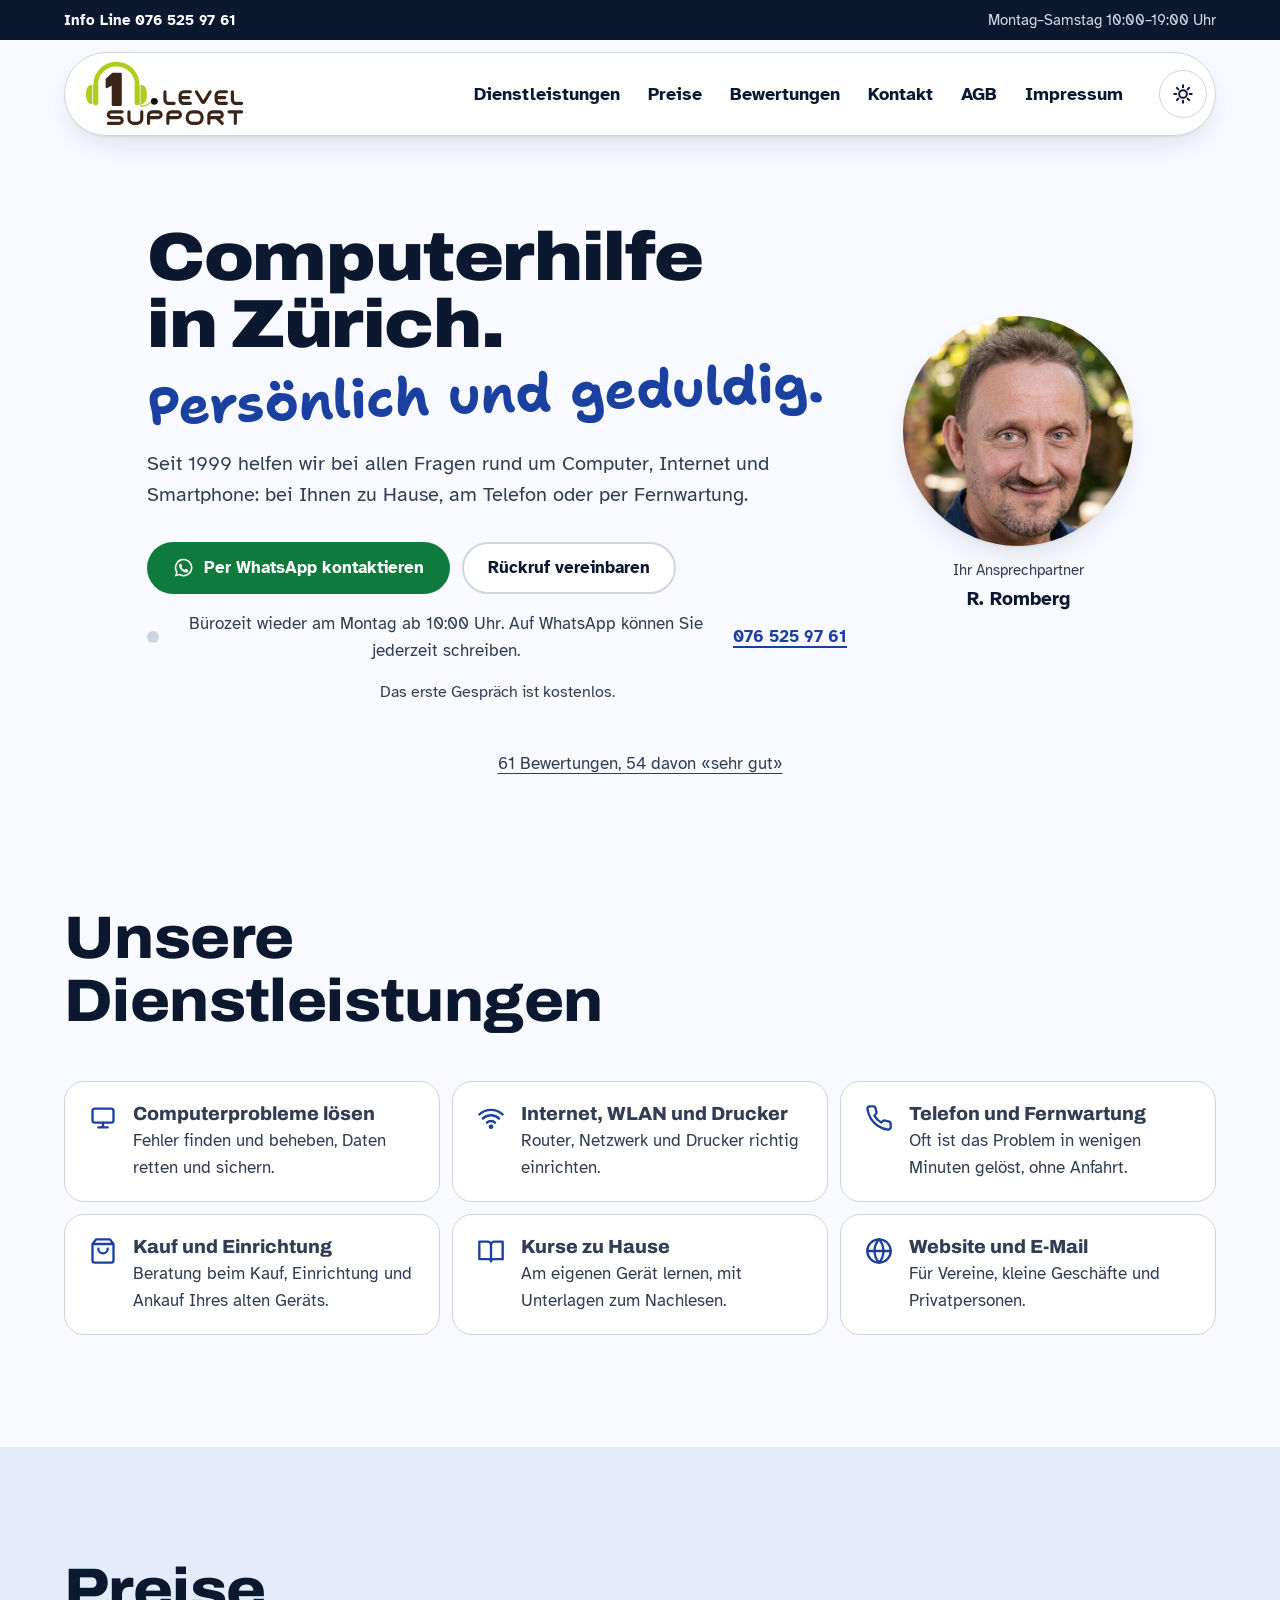
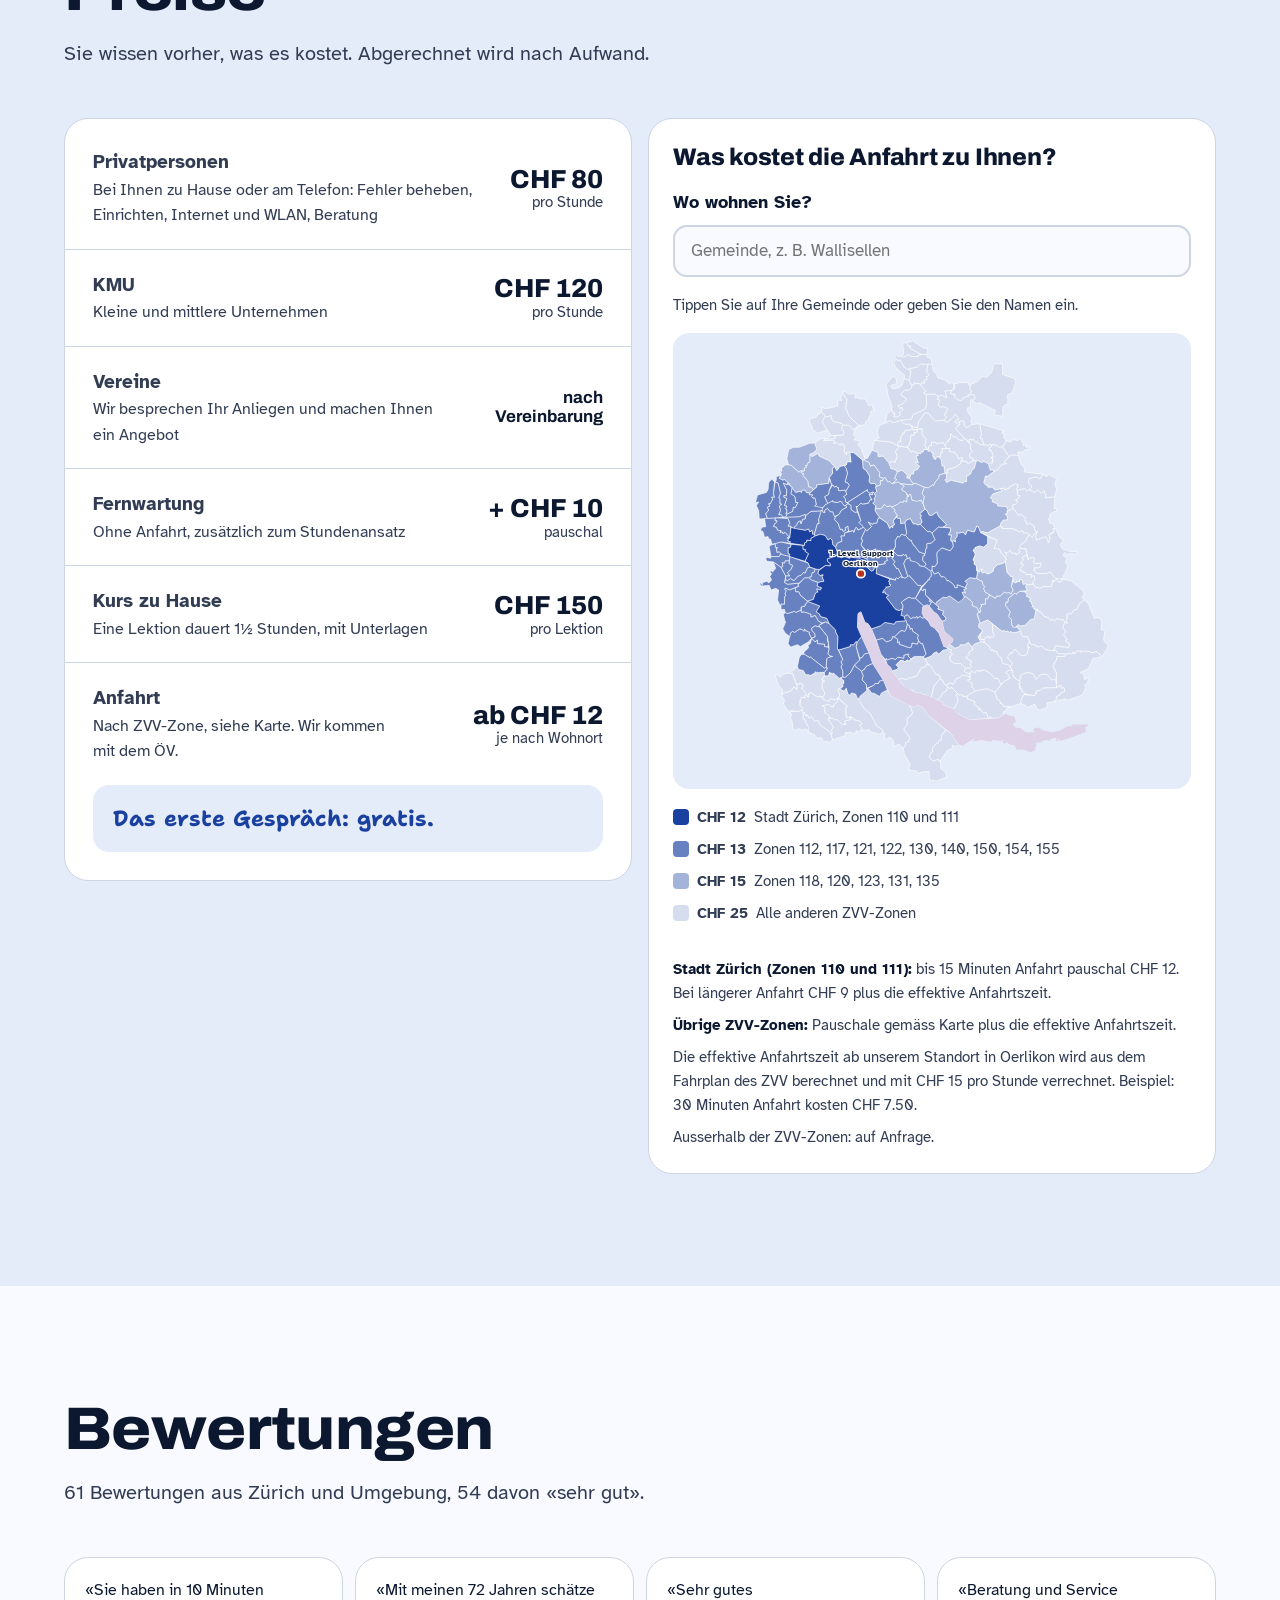
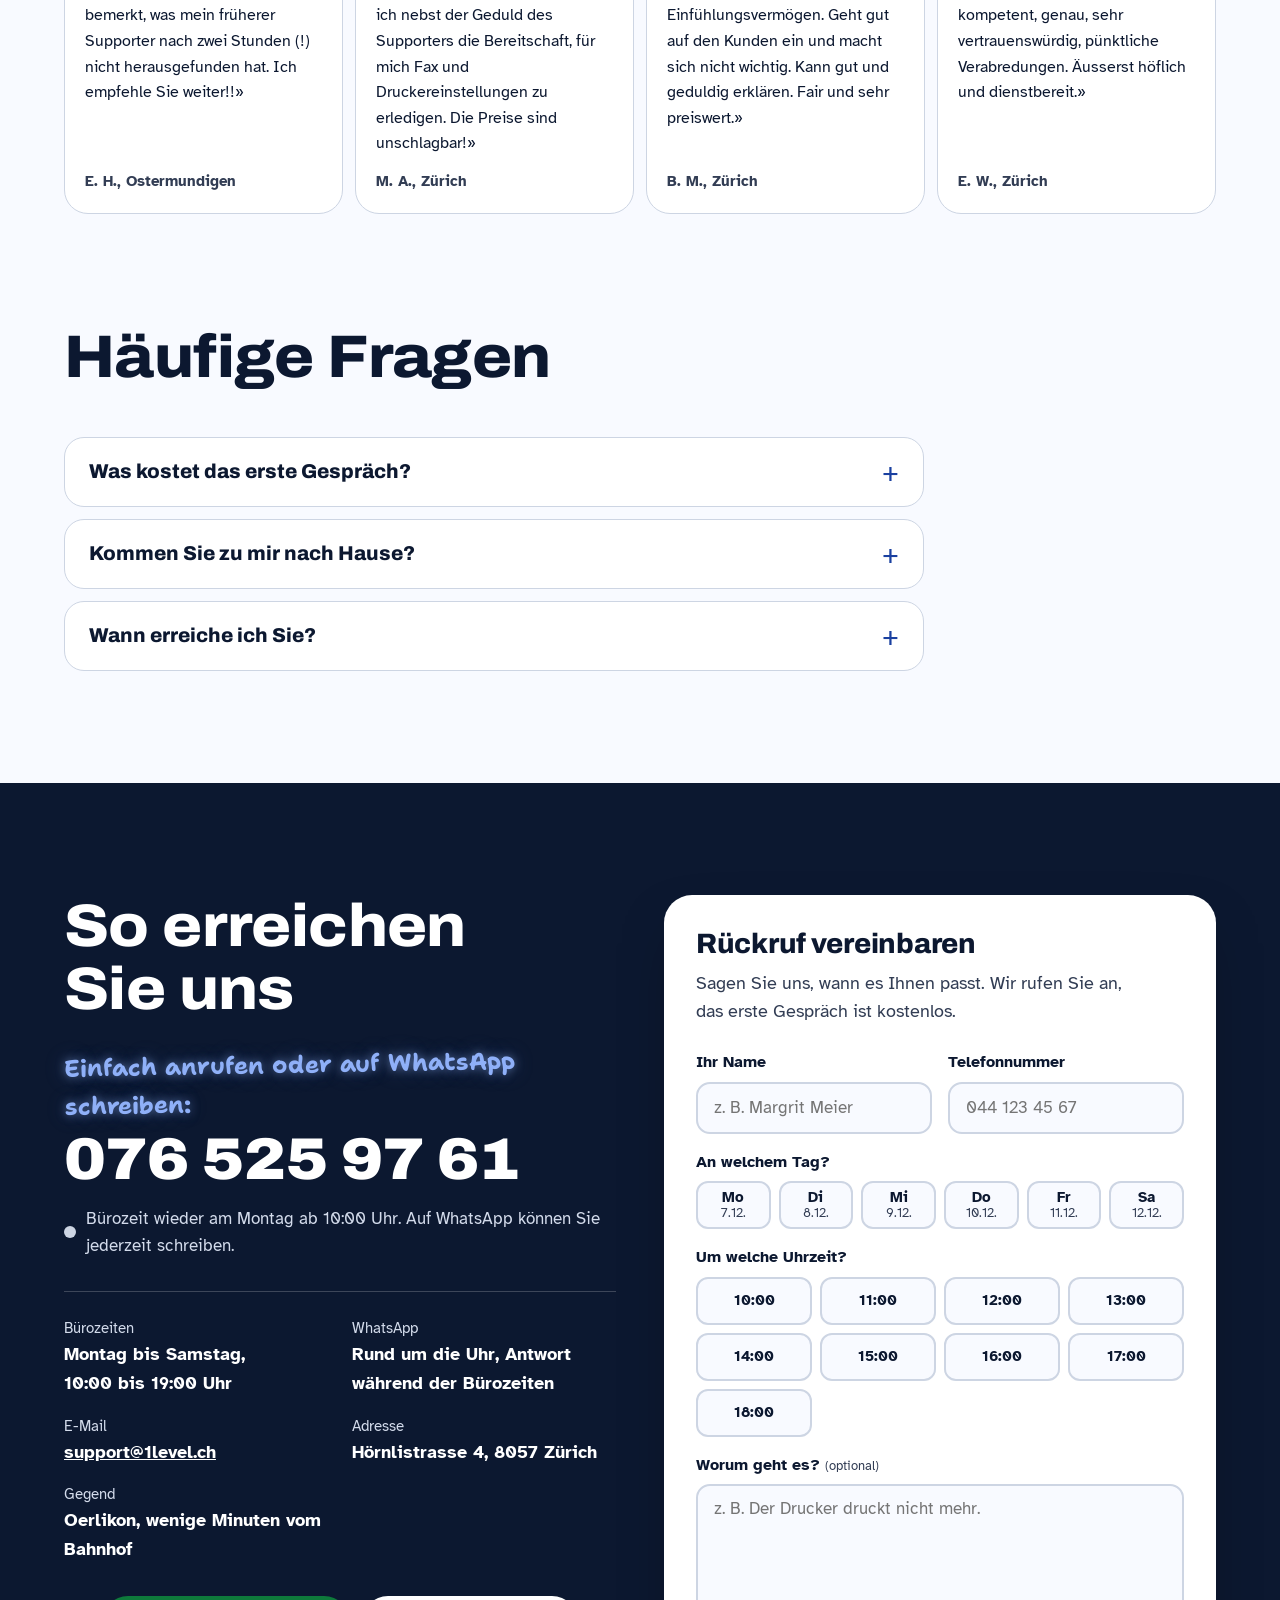
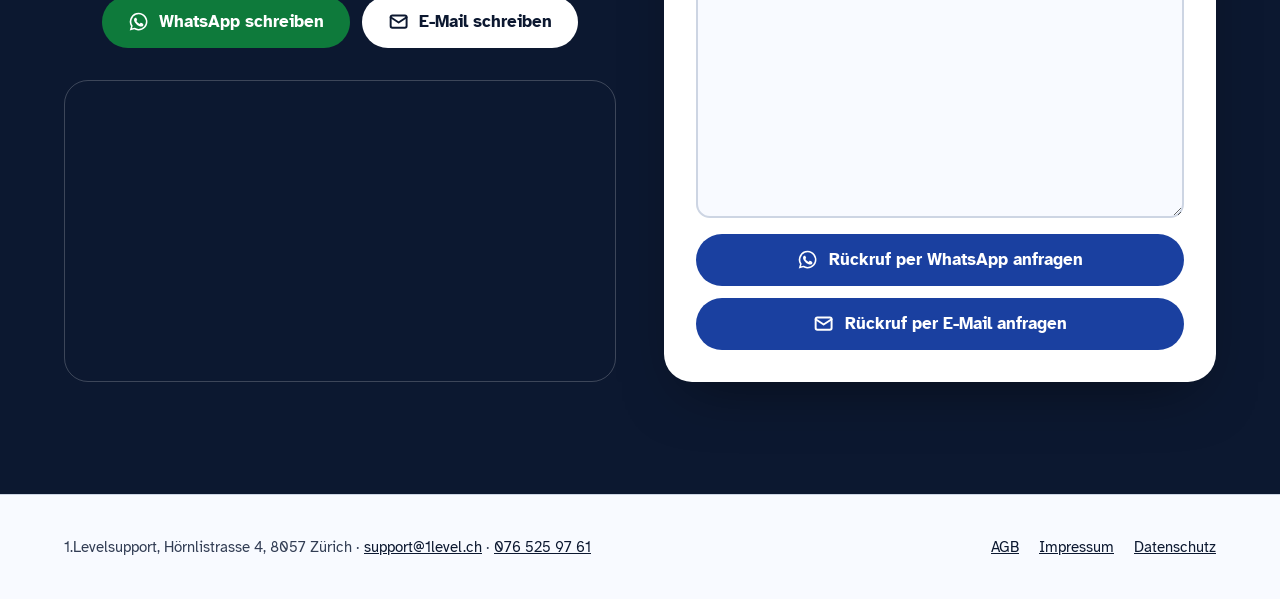
==== commit 3a681785: "Centre the round portrait and bust the favicon cache - New square crop img/rolf-portrait-round.jpg c" ====
--- a/index.html
+++ b/index.html
@@ -13,7 +13,7 @@
 <meta property="og:image" content="https://www.1level.ch/img/rolf-portrait.jpg">
 <meta name="theme-color" content="#0c1830">
 <script>try{var t=localStorage.getItem('theme');if(t==='dark'||t==='light')document.documentElement.setAttribute('data-theme',t)}catch(e){}</script>
-<link rel="icon" href="favicon.svg" type="image/svg+xml">
+<link rel="icon" href="favicon-2026-11.svg" type="image/svg+xml">
 <link rel="preload" href="fonts/Archivo-400-900.woff2" as="font" type="font/woff2" crossorigin="anonymous">
 <link rel="stylesheet" href="site.css">
 <script type="application/ld+json">
@@ -76,7 +76,7 @@
         </div>
       </div>
       <figure class="hero-photo">
-        <img src="img/rolf-portrait.jpg" alt="Porträt von R. Romberg, Ihrem Ansprechpartner bei 1.Level Support" width="765" height="1024" fetchpriority="high">
+        <img src="img/rolf-portrait-round.jpg" alt="Porträt von R. Romberg, Ihrem Ansprechpartner bei 1.Level Support" width="600" height="600" fetchpriority="high">
         <figcaption>Ihr Ansprechpartner<b>R. Romberg</b></figcaption>
       </figure>
     </div>
--- a/site.css
+++ b/site.css
@@ -532,7 +532,7 @@
 .logo-mark { --logo-ink: #3B2416; --logo-phone: #B2CC1E; --logo-dot: #111111; }
 [data-theme="dark"] .logo-mark { --logo-ink: #F2EDE4; --logo-dot: #B2CC1E; }
 @media (prefers-color-scheme: dark) { :root:not([data-theme="light"]) .logo-mark { --logo-ink: #F2EDE4; --logo-dot: #B2CC1E; } }
-.hero-photo img { aspect-ratio: 1; border-radius: 50%; object-position: 50% 28%; }
+.hero-photo img { aspect-ratio: 1; border-radius: 50%; object-position: 50% 50%; }
 .hero-photo figcaption { display: grid; gap: 2px; }
 .hero-photo figcaption b { font-size: 19px; }
 @media (max-width: 900px) { .hero-photo img { width: 96px; border-radius: 50%; } }
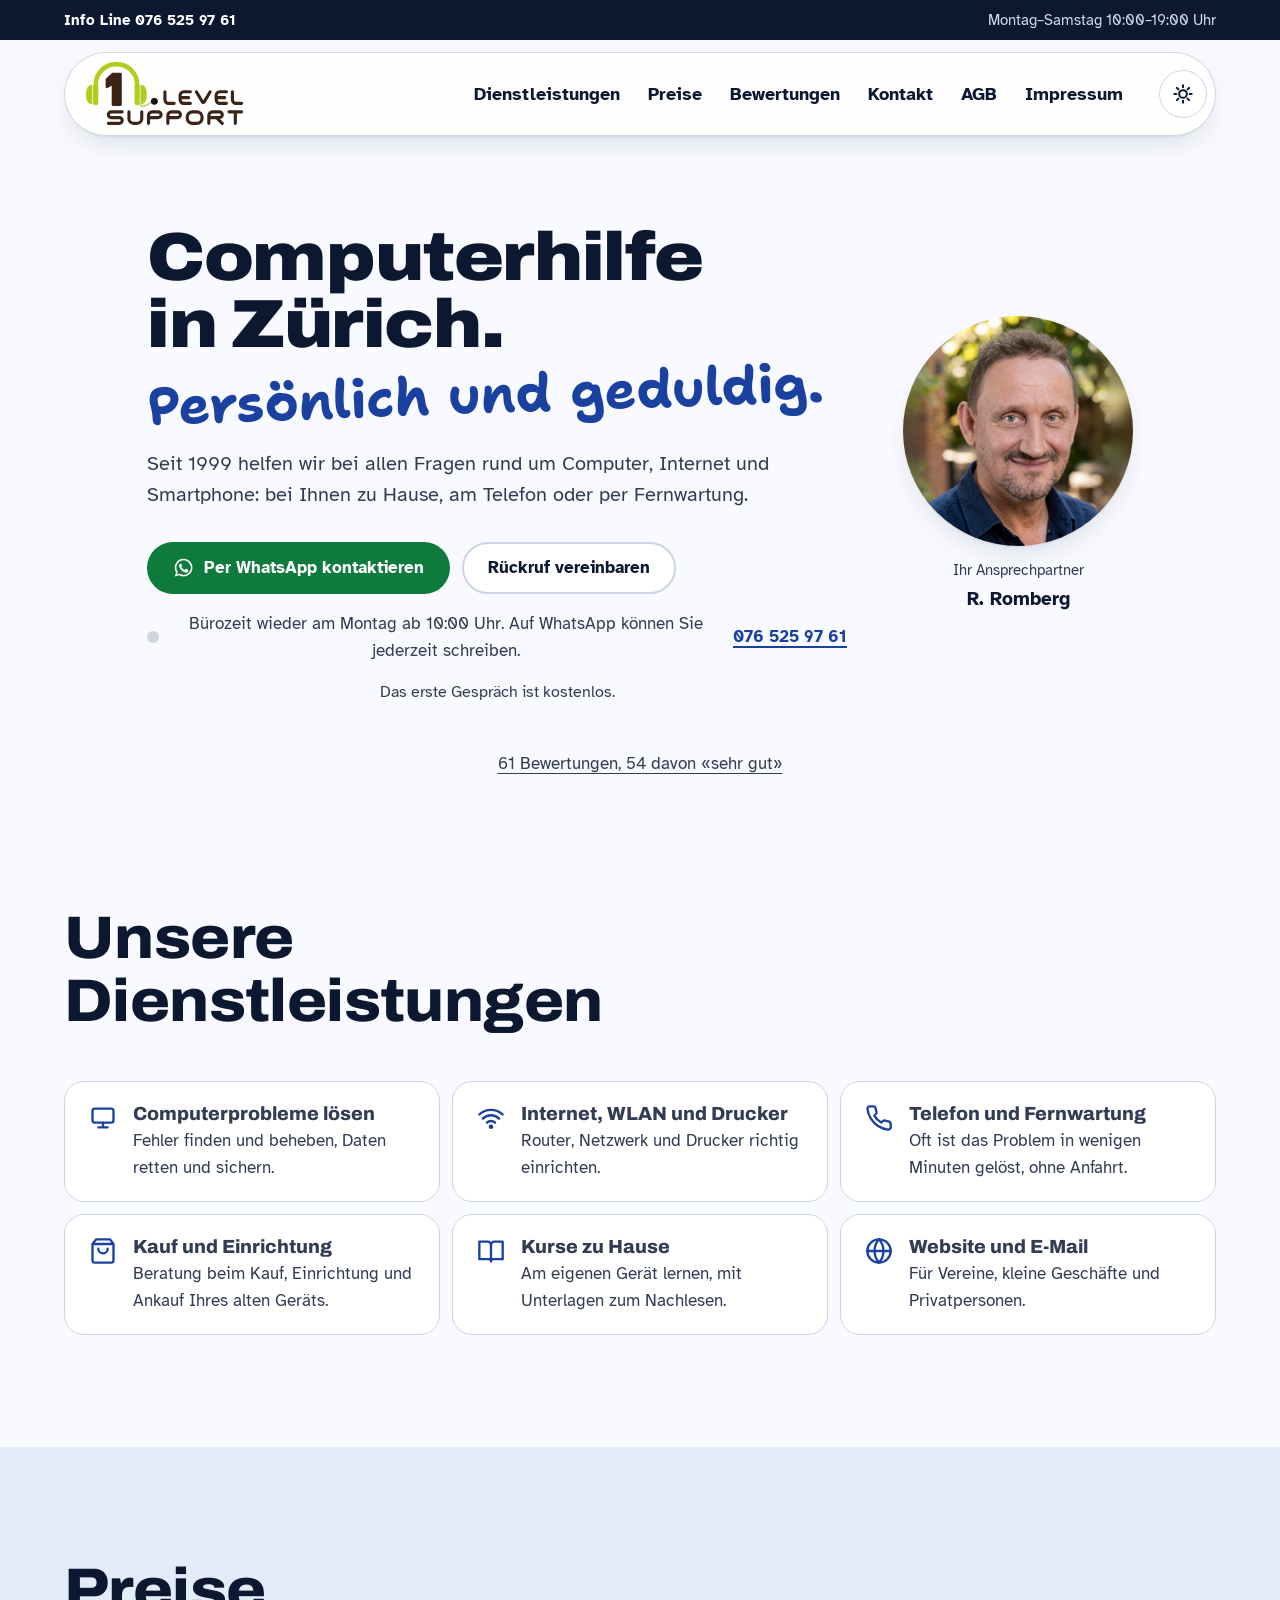
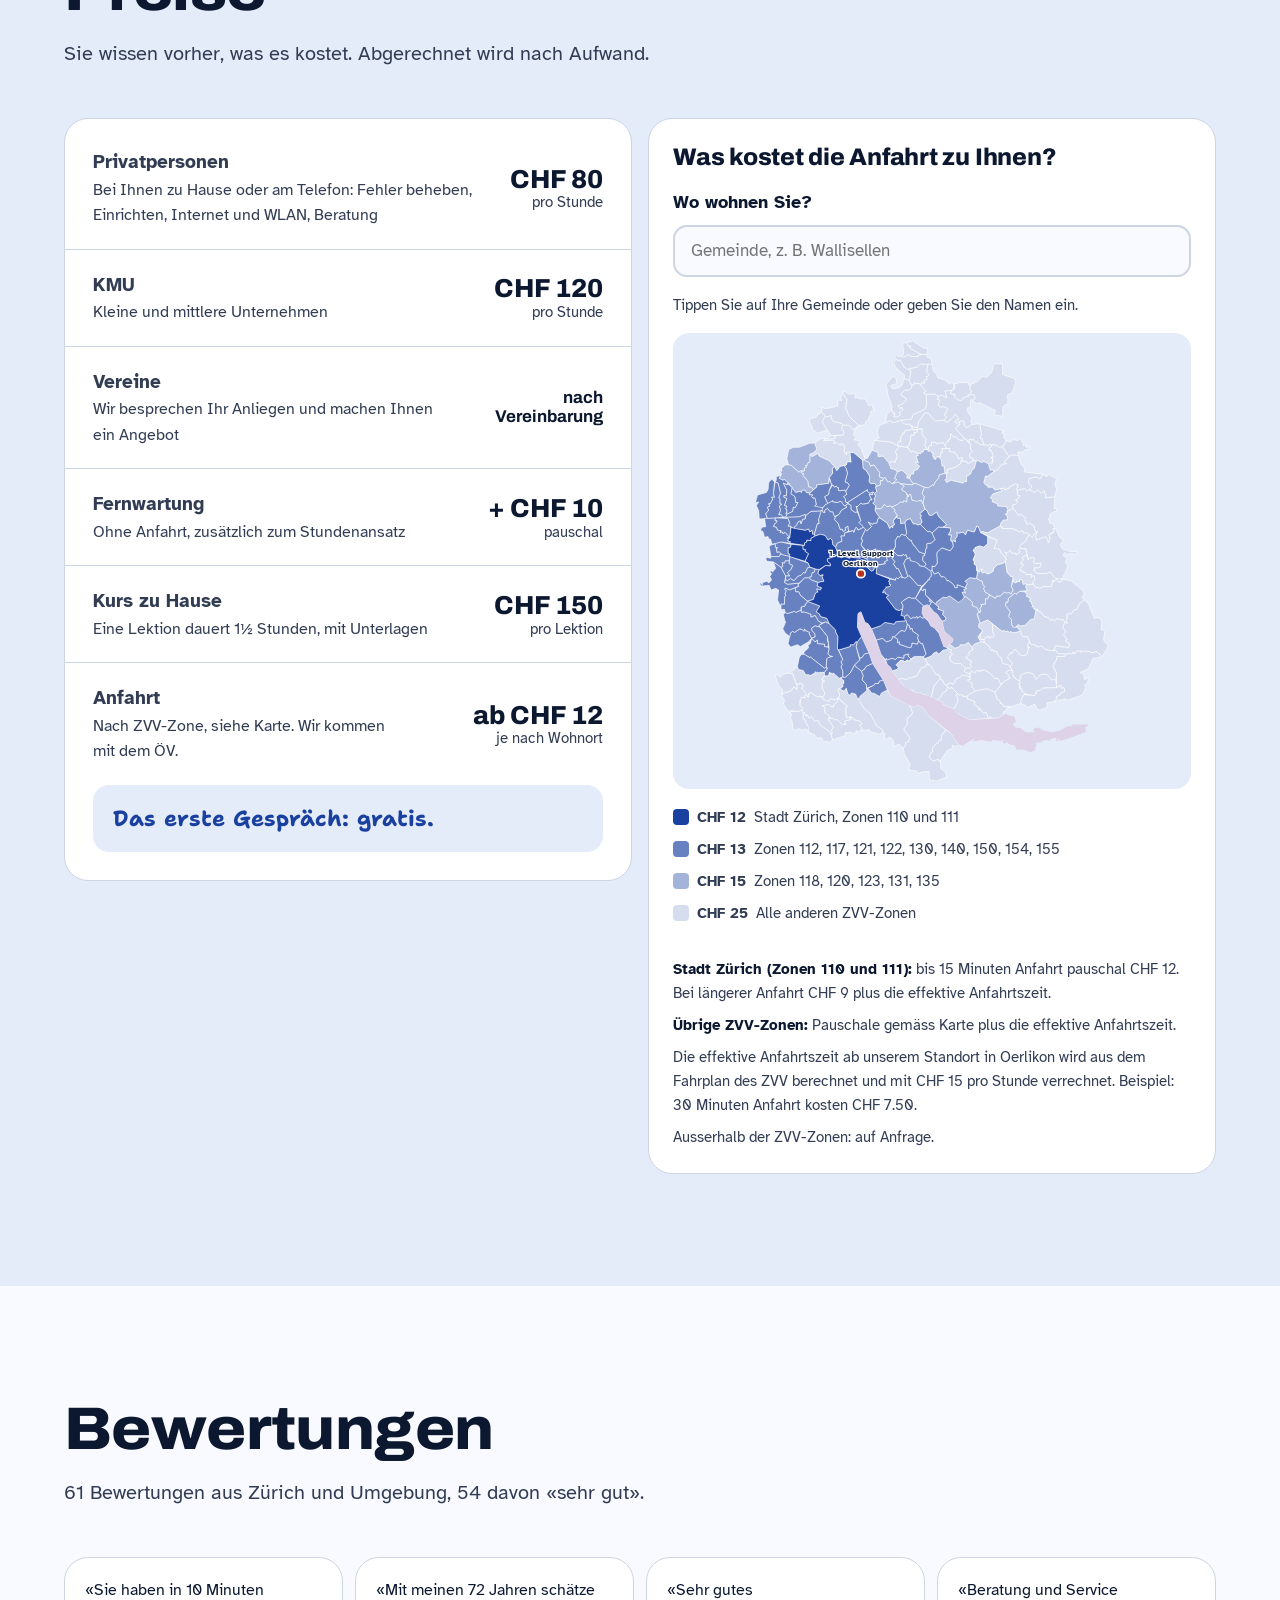
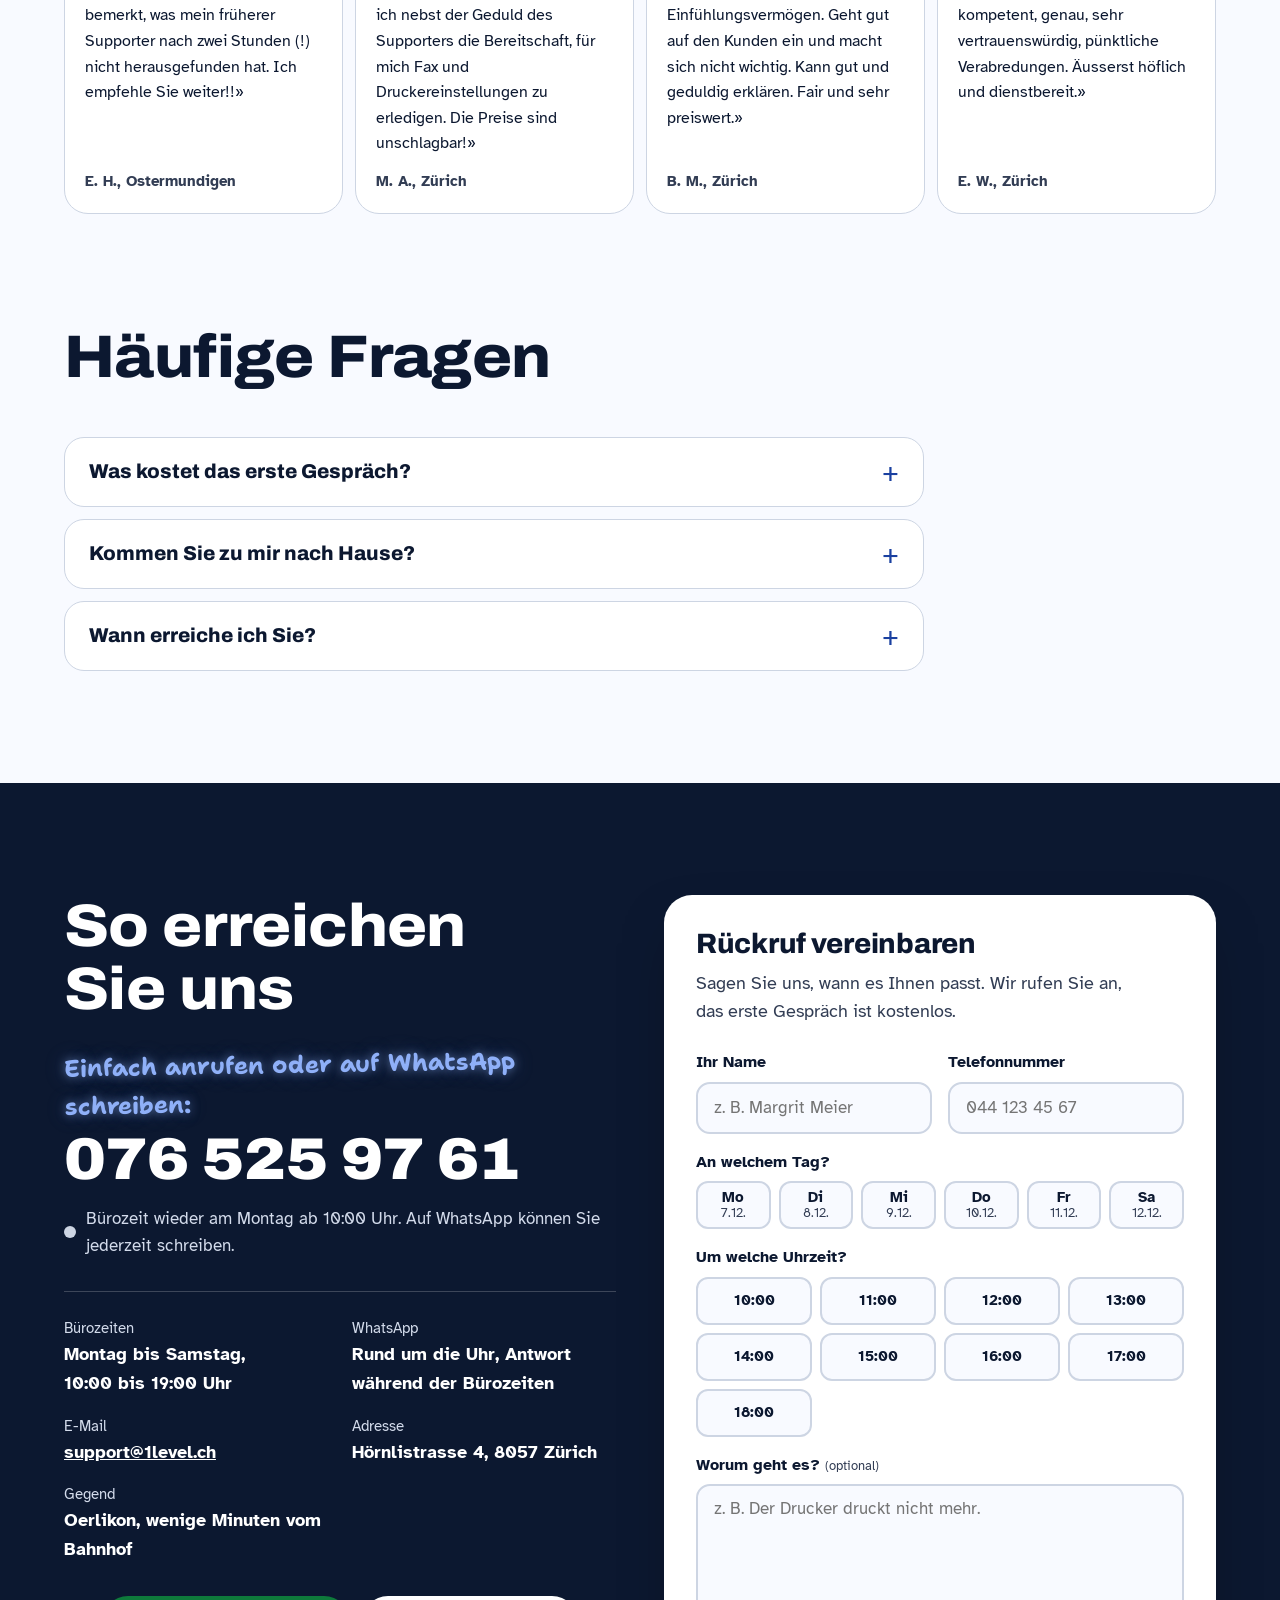
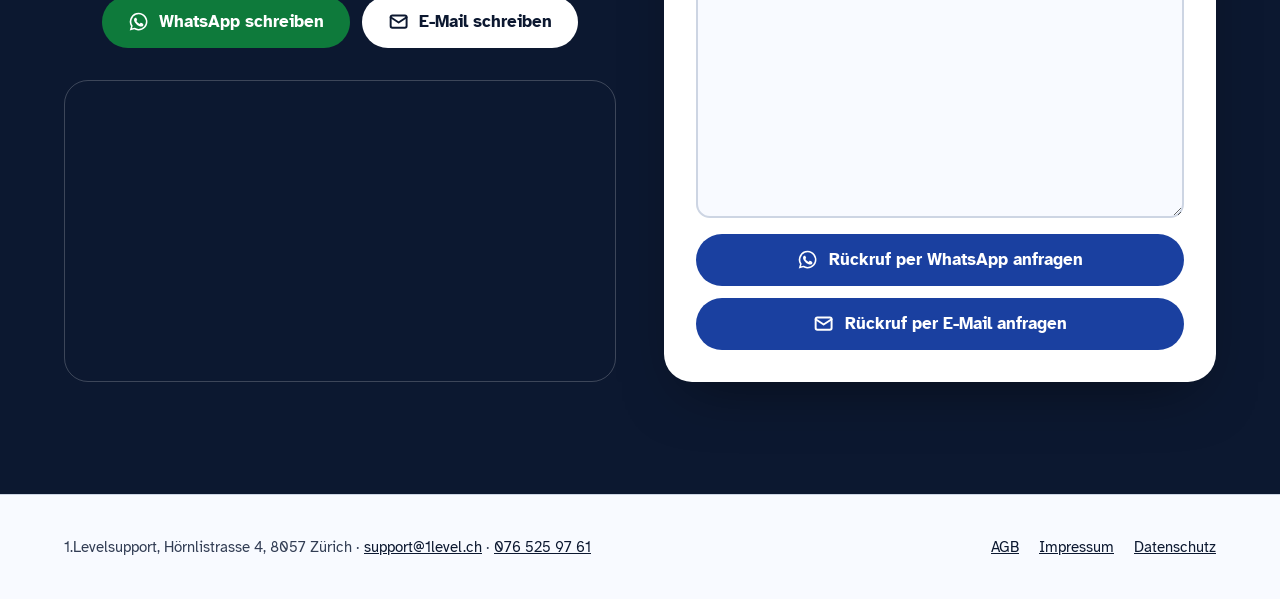
==== commit c6fba4c2: "Favicon: remove invalid C2PA metadata so browsers can show it The favicon SVG contained a <c2pa:mani" ====
--- a/index.html
+++ b/index.html
@@ -13,7 +13,7 @@
 <meta property="og:image" content="https://www.1level.ch/img/rolf-portrait.jpg">
 <meta name="theme-color" content="#0c1830">
 <script>try{var t=localStorage.getItem('theme');if(t==='dark'||t==='light')document.documentElement.setAttribute('data-theme',t)}catch(e){}</script>
-<link rel="icon" href="favicon-2026-11.svg" type="image/svg+xml">
+<link rel="icon" href="favicon-2026-11-11.svg" type="image/svg+xml">
 <link rel="preload" href="fonts/Archivo-400-900.woff2" as="font" type="font/woff2" crossorigin="anonymous">
 <link rel="stylesheet" href="site.css">
 <script type="application/ld+json">
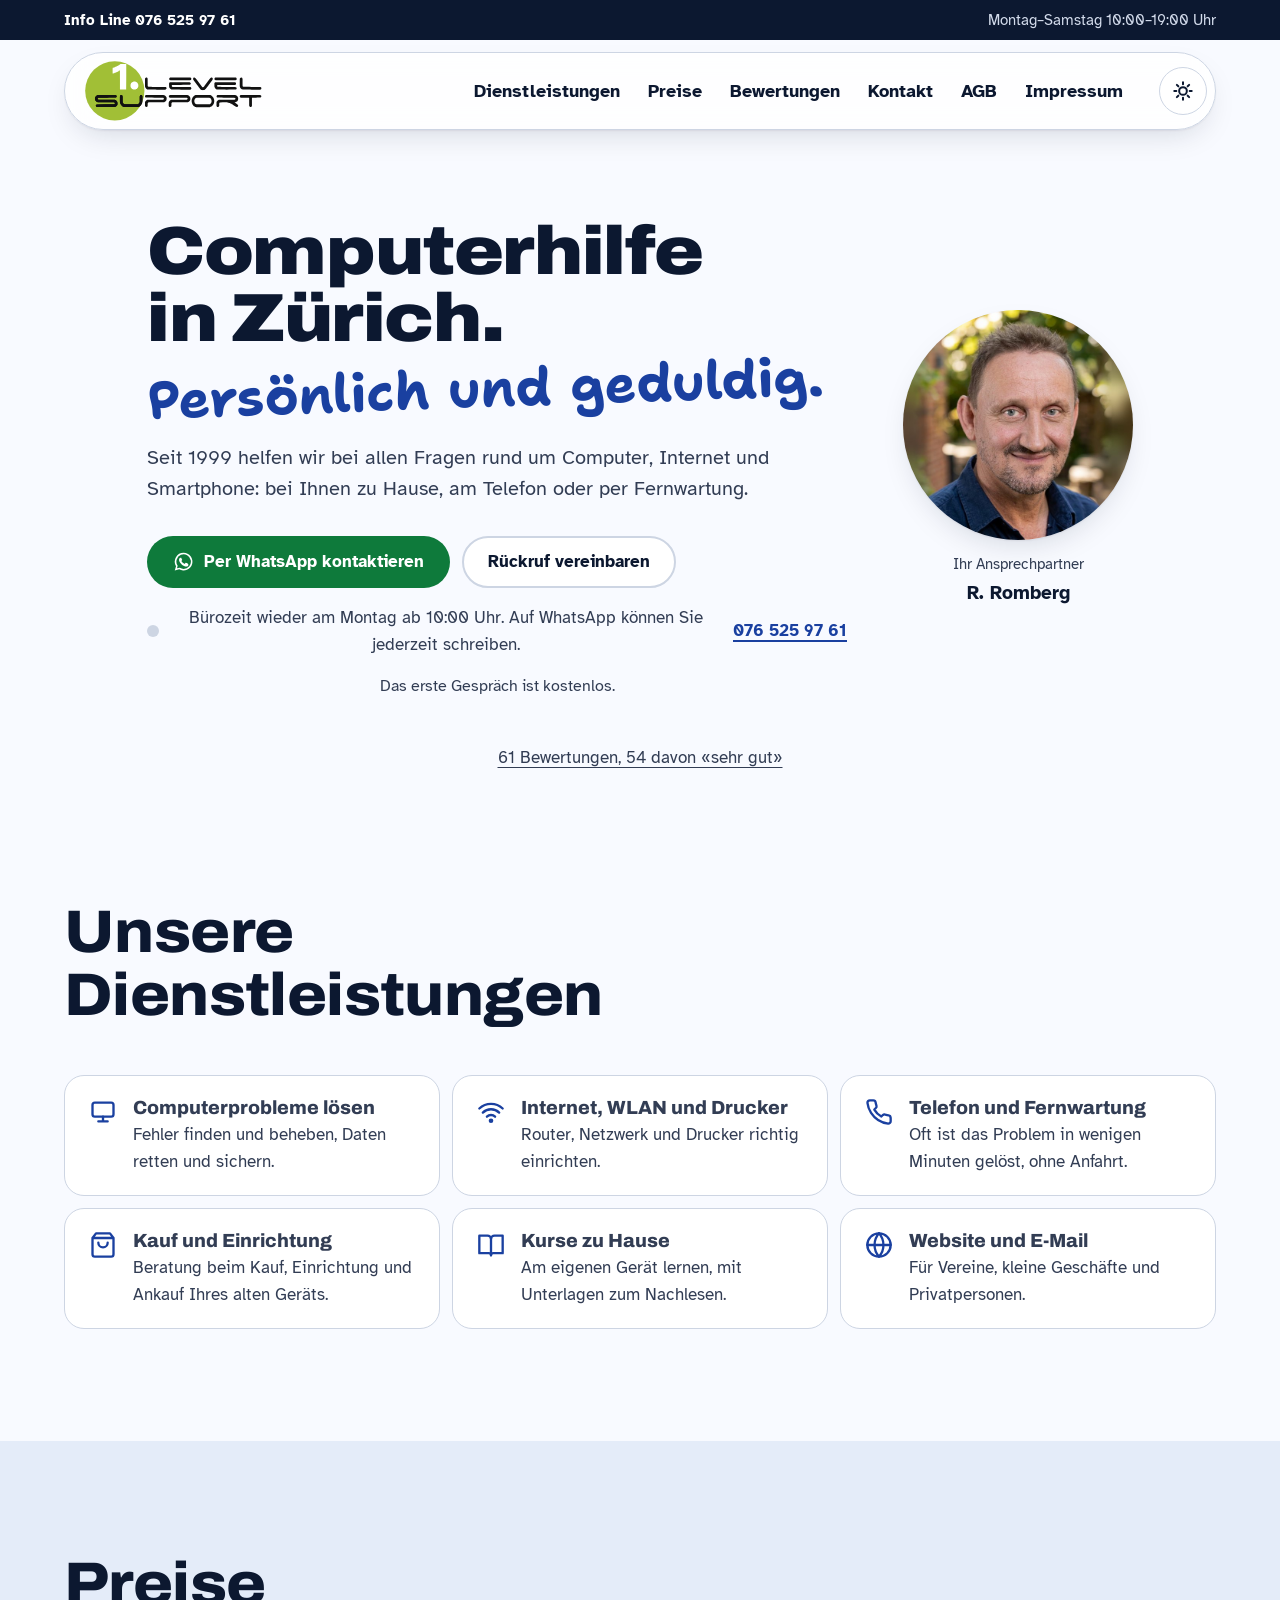
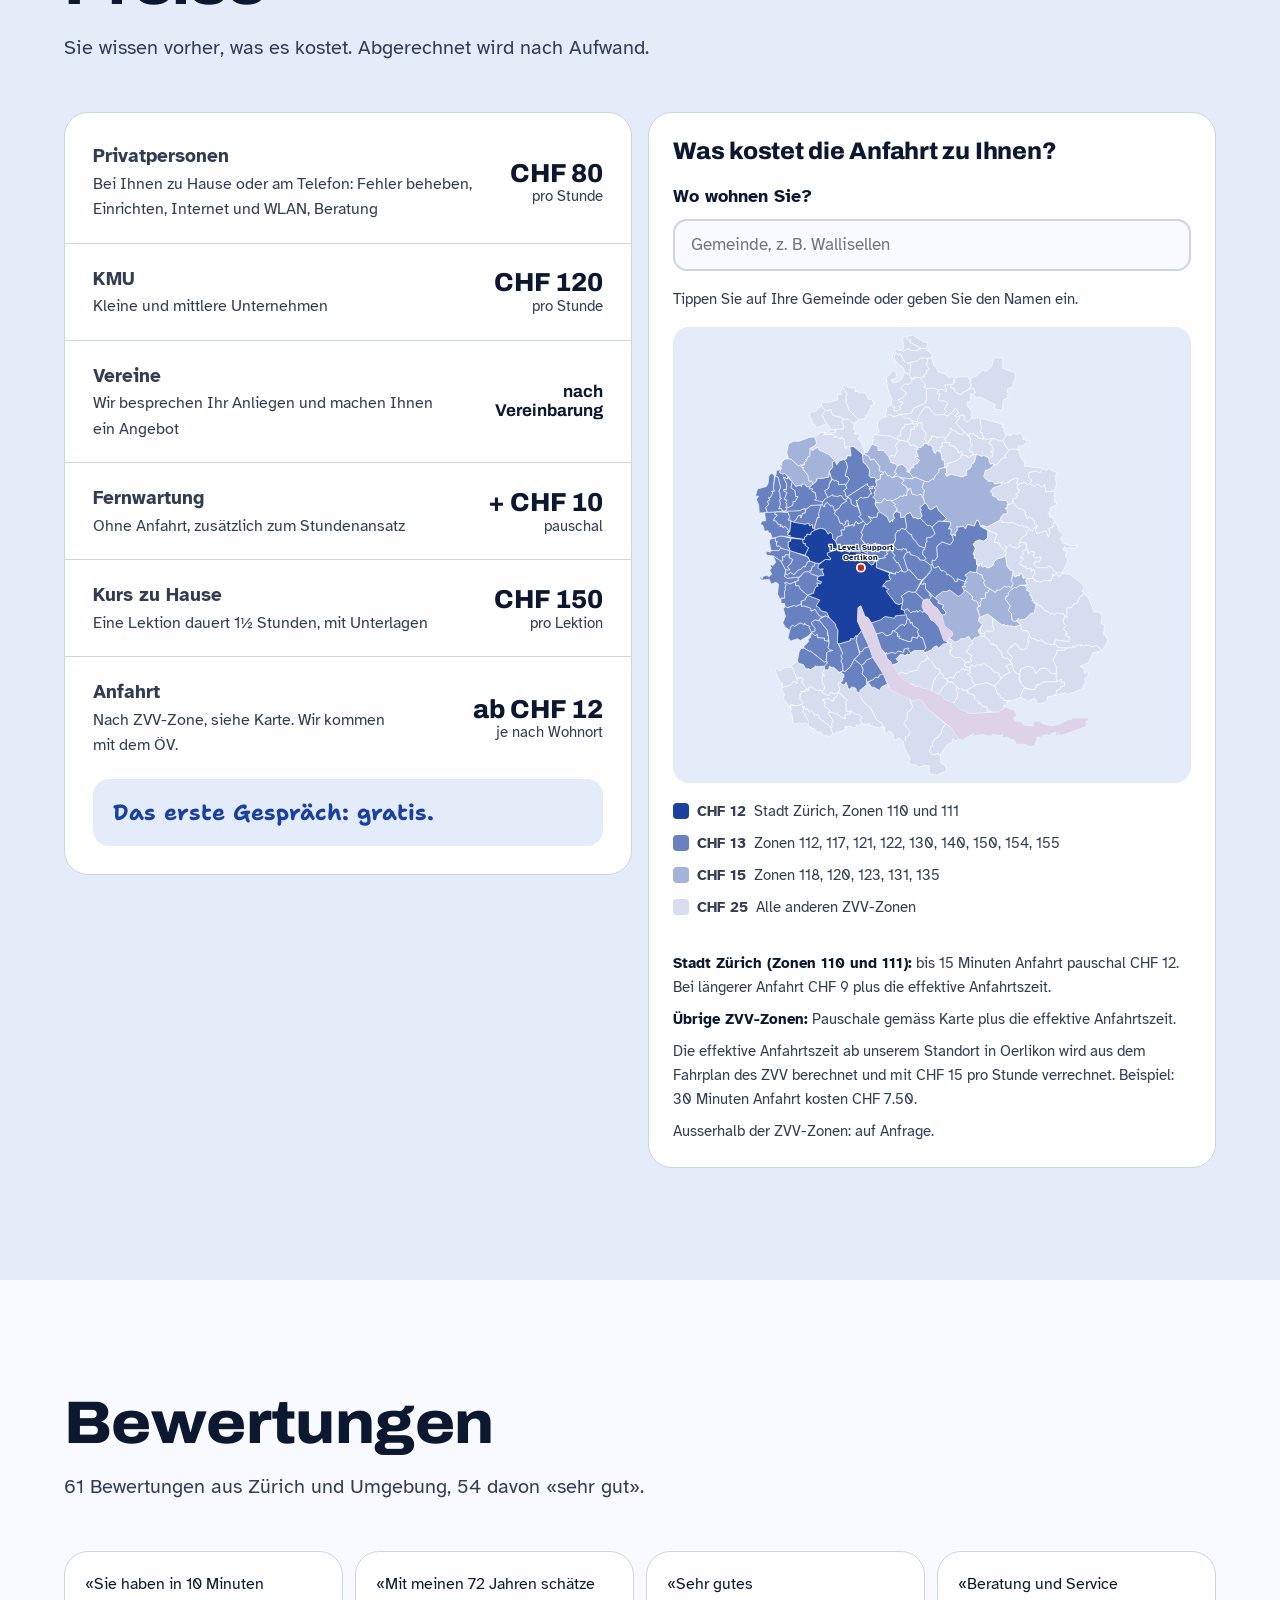
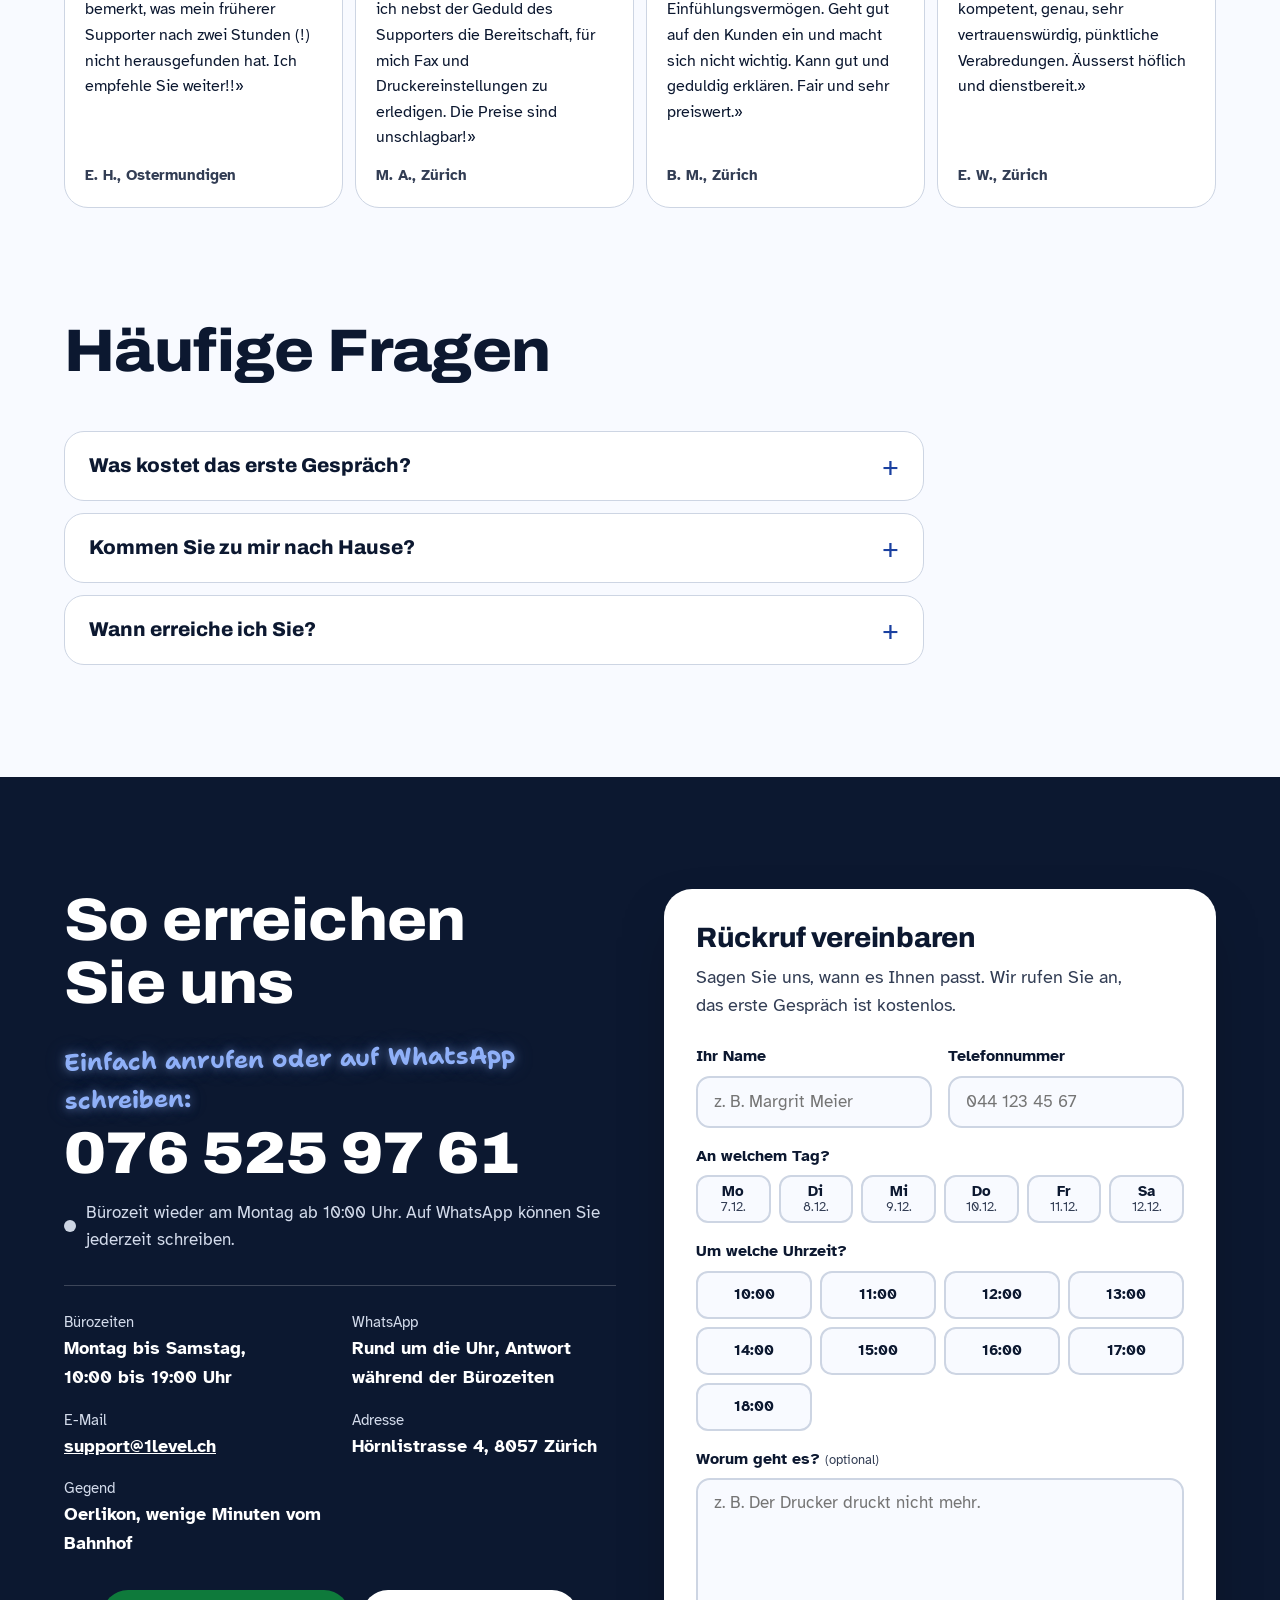
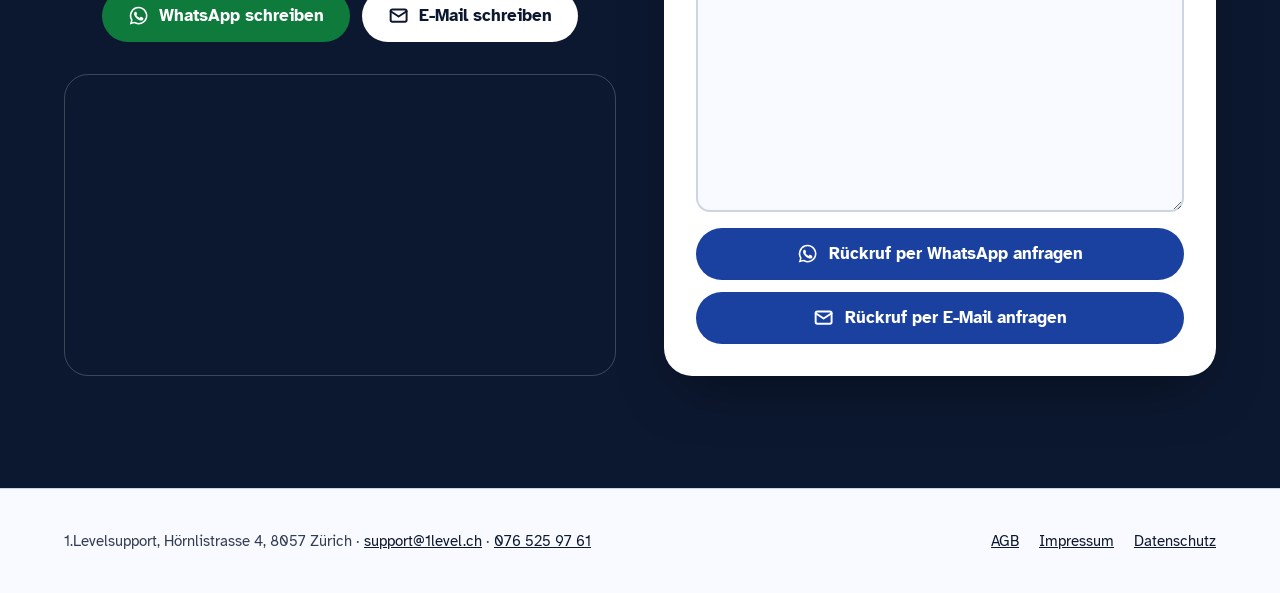
==== commit 907e5aa3: "Restore the original 1.Level Support logo (green disc) and favicon Co-Authored-By: Claude Opus 5.5 <" ====
--- a/index.html
+++ b/index.html
@@ -13,7 +13,7 @@
 <meta property="og:image" content="https://www.1level.ch/img/rolf-portrait.jpg">
 <meta name="theme-color" content="#0c1830">
 <script>try{var t=localStorage.getItem('theme');if(t==='dark'||t==='light')document.documentElement.setAttribute('data-theme',t)}catch(e){}</script>
-<link rel="icon" href="favicon-2026-11-11.svg" type="image/svg+xml">
+<link rel="icon" href="favicon-2026-11-12.svg" type="image/svg+xml">
 <link rel="preload" href="fonts/Archivo-400-900.woff2" as="font" type="font/woff2" crossorigin="anonymous">
 <link rel="stylesheet" href="site.css">
 <script type="application/ld+json">
@@ -34,7 +34,7 @@
   <div class="wrap">
     <div class="bar">
       <a class="logo" href="#top" aria-label="1.Level Support, zum Seitenanfang">
-        <svg class="logo-mark" viewBox="30 20 1530 630" aria-hidden="true"><path d="M132,248 A198,198 0 0 1 528,248" style="fill:none;stroke:var(--logo-phone)" stroke-width="44"/><rect x="107.0" y="236" width="50" height="206" rx="25" style="fill:var(--logo-phone)"/><path d="M100.0,246 C56.0,246 40.0,284 40.0,339.0 C40.0,394 56.0,432 100.0,432 Z" style="fill:var(--logo-phone)"/><rect x="503.0" y="236" width="50" height="206" rx="25" style="fill:var(--logo-phone)"/><path d="M560.0,246 C604.0,246 620.0,284 620.0,339.0 C620.0,394 604.0,432 560.0,432 Z" style="fill:var(--logo-phone)"/><polygon points="296,142 370,142 370,438 296,438 296,236 238,268 238,196" style="fill:var(--logo-ink);stroke:var(--logo-ink)" stroke-width="22" stroke-linejoin="round"/><path d="M556,430 C556,476 636,439 662,413" style="fill:none;stroke:var(--logo-phone)" stroke-width="12" stroke-linecap="round"/><circle cx="692" cy="405" r="33" style="fill:var(--logo-dot)"/><path d="M793.0,314.0 L793.0,390.0 A34.0,34.0 0 0 0 827.0,424.0 L881.0,424.0 M1036.0,314.0 L972.0,314.0 A34.0,34.0 0 0 0 938.0,348.0 L938.0,390.0 A34.0,34.0 0 0 0 972.0,424.0 L1036.0,424.0 M938.0,369.0 L1020.0,369.0 M1093.0,314.0 L1150.4,409.7 A10.0,10.0 0 0 0 1167.6,409.7 L1225.0,314.0 M1380.0,314.0 L1316.0,314.0 A34.0,34.0 0 0 0 1282.0,348.0 L1282.0,390.0 A34.0,34.0 0 0 0 1316.0,424.0 L1380.0,424.0 M1282.0,369.0 L1364.0,369.0 M1437.0,314.0 L1437.0,390.0 A34.0,34.0 0 0 0 1471.0,424.0 L1525.0,424.0 M385.0,505.0 L280.5,505.0 A27.5,27.5 0 0 0 253.0,532.5 L253.0,532.5 A27.5,27.5 0 0 0 280.5,560.0 L357.5,560.0 A27.5,27.5 0 0 1 385.0,587.5 L385.0,587.5 A27.5,27.5 0 0 1 357.5,615.0 L253.0,615.0 M449.7,505.0 L449.7,571.0 A44.0,44.0 0 0 0 493.7,615.0 L527.7,615.0 A44.0,44.0 0 0 0 571.7,571.0 L571.7,505.0 M636.3,615.0 L636.3,539.0 A34.0,34.0 0 0 1 670.3,505.0 L728.8,505.0 A27.5,27.5 0 0 1 756.3,532.5 L756.3,532.5 A27.5,27.5 0 0 1 728.8,560.0 L636.3,560.0 M821.0,615.0 L821.0,539.0 A34.0,34.0 0 0 1 855.0,505.0 L913.5,505.0 A27.5,27.5 0 0 1 941.0,532.5 L941.0,532.5 A27.5,27.5 0 0 1 913.5,560.0 L821.0,560.0 M1055.7,505.0 L1097.7,505.0 A50.0,50.0 0 0 1 1147.7,555.0 L1147.7,565.0 A50.0,50.0 0 0 1 1097.7,615.0 L1055.7,615.0 A50.0,50.0 0 0 1 1005.7,565.0 L1005.7,555.0 A50.0,50.0 0 0 1 1055.7,505.0 Z M1212.3,615.0 L1212.3,539.0 A34.0,34.0 0 0 1 1246.3,505.0 L1312.8,505.0 A27.5,27.5 0 0 1 1340.3,532.5 L1340.3,532.5 A27.5,27.5 0 0 1 1312.8,560.0 L1212.3,560.0 M1284.3,560.0 L1340.3,615.0 M1405.0,505.0 L1525.0,505.0 M1465.0,505.0 L1465.0,615.0" style="fill:none;stroke:var(--logo-ink)" stroke-width="30" stroke-linecap="round" stroke-linejoin="round"/><metadata><c2pa:manifest>[base64]/[base64]/[base64]/gLplZ2JehZJZrgTR+dwCtMyy2c804yAP+6JjdXJseCpzZWxmI2p1bWJmPWMycGEuYXNzZXJ0aW9ucy9jMnBhLmFjdGlvbnMudjJkaGFzaFggMZt6UhfP42lPyD9VwFcO9ZGZA6ngs4Y/[base64]/[base64]/3cyjxFA3Qo5S46fX0/ihY0VZ7mfb9KF703t5OjWDBWMA4GA1UdDwEB/wQEAwIHgDAVBgNVHSUEDjAMBgorBgEEAYPoXgIBMAwGA1UdEwEB/wQCMAAwHwYDVR0jBBgwFoAUzlHiBIFOZFsj+OPEz5o+nMHXXMIwCgYIKoZIzj0EAwMDZwAwZAIwMXMdFJ4BetLLVY7ORuE9noqbbAZOZn/aArXyTwFAZfKrPzxF2vPoJNf1+UCdg1XGAjBwX1zd9WGqYkqmL5SFqw1QySjr1zJfpJM9+1rdDwSPLMOPOjKuiXjoU/[base64]/ty4MPUXU28XXHtdjOmTWGSn8eC+kv+VtsXQ0RHJrE3UGOEX8wu8nIIT7wbc1eKU=</c2pa:manifest></metadata></svg>
+        <svg class="logo-mark" viewBox="0 0 474 161" aria-hidden="true"><defs><clipPath id="logo-in"><circle cx="80" cy="80" r="79.5"/></clipPath></defs><circle cx="80" cy="80" r="79.5" style="fill:var(--logo-green)"/><path d="M94.0,76.6C93.9,76.4 93.8,69.8 93.8,51.0C93.8,29.6 93.8,25.5 93.6,25.4C93.3,25.1 92.0,25.7 91.2,26.4C90.9,26.6 90.6,26.8 90.4,26.8C90.3,26.8 90.1,27.0 89.9,27.2C89.7,27.4 89.2,27.7 88.8,27.9C88.3,28.1 87.8,28.4 87.7,28.6C87.6,28.7 87.4,28.8 87.3,28.8C87.1,28.8 86.7,29.1 86.3,29.3C85.9,29.6 85.5,29.8 85.3,29.8C85.2,29.8 84.8,30.0 84.4,30.2C84.1,30.5 83.5,30.7 83.2,30.8C82.8,30.9 82.1,31.2 81.7,31.4C81.3,31.6 80.8,31.8 80.5,31.8C80.3,31.8 79.6,32.1 79.1,32.3C78.5,32.6 77.8,32.8 77.6,32.8C77.3,32.8 76.6,33.1 76.1,33.3C75.1,33.8 74.4,34.0 74.2,33.7C74.2,33.6 74.1,30.1 74.1,26.0C74.2,17.8 74.1,18.2 75.2,18.2C75.5,18.2 76.1,18.0 76.5,17.8C76.9,17.5 77.6,17.3 78.1,17.2C78.5,17.1 79.3,16.8 79.7,16.6C80.2,16.4 80.7,16.2 80.9,16.2C81.1,16.2 81.7,15.9 82.3,15.7C82.8,15.4 83.4,15.2 83.5,15.2C83.6,15.2 84.1,14.9 84.5,14.7C84.9,14.4 85.3,14.2 85.5,14.2C85.6,14.2 86.1,13.9 86.5,13.7C86.9,13.4 87.3,13.2 87.5,13.2C87.7,13.2 88.0,13.0 88.3,12.8C88.5,12.6 89.1,12.2 89.4,12.0C89.8,11.8 90.2,11.6 90.3,11.4C90.4,11.3 90.6,11.2 90.7,11.2C90.9,11.2 91.2,11.0 91.5,10.7C91.8,10.5 92.3,10.1 92.7,9.9C93.0,9.7 93.8,9.2 94.4,8.7L95.6,7.9L103.1,7.9C107.2,7.8 110.6,7.9 110.7,8.0C110.9,8.1 110.9,76.4 110.7,76.7C110.7,76.8 107.4,76.8 102.4,76.8C95.7,76.8 94.2,76.8 94.0,76.6ZM131.2,76.7C130.7,76.6 129.9,76.4 129.5,76.2C129.1,76.0 128.6,75.8 128.3,75.8C128.1,75.8 127.6,75.6 127.2,75.3C126.9,75.1 126.6,74.8 126.5,74.8C126.1,74.8 123.3,71.8 123.1,71.2C123.0,70.9 122.8,70.3 122.6,69.9C122.2,69.2 122.2,68.9 122.2,66.0C122.2,63.1 122.2,62.8 122.6,62.1C122.8,61.7 123.0,61.1 123.1,60.8C123.3,60.2 126.1,57.2 126.5,57.2C126.6,57.2 126.9,56.9 127.2,56.7C127.6,56.4 128.1,56.2 128.3,56.2C128.6,56.2 129.1,56.0 129.5,55.8C131.1,55.1 133.9,55.1 135.9,55.9C136.3,56.0 136.7,56.2 136.9,56.2C137.1,56.2 137.5,56.3 137.8,56.6C138.0,56.8 138.5,57.1 138.8,57.2C139.7,57.7 141.2,59.3 142.0,60.8C142.7,62.1 142.8,62.5 143.0,64.2C143.2,65.7 143.2,66.3 143.0,67.8C142.8,69.5 142.7,69.9 142.0,71.2C141.2,72.7 139.7,74.3 138.8,74.8C138.5,74.9 138.0,75.2 137.8,75.4C137.5,75.7 137.2,75.8 137.0,75.8C136.8,75.8 136.2,76.0 135.5,76.2C134.0,76.7 132.4,76.9 131.2,76.7Z" fill="#fff" clip-path="url(#logo-in)"/><path id="logo-txt" d="M163.9,123.5C163.6,123.3 163.1,123.1 162.8,123.0C162.3,122.9 162.1,122.7 161.6,121.7L161.0,120.6L161.0,115.4L161.1,110.2L161.8,108.8C162.7,106.9 164.0,105.7 165.9,104.7L167.2,103.9L188.3,103.8L209.4,103.8L210.3,103.3C211.9,102.3 212.2,101.2 211.4,99.9C211.0,99.3 210.8,99.1 209.9,98.8C209.0,98.5 208.5,98.5 186.9,98.5C165.1,98.5 164.8,98.5 163.8,98.2C162.5,97.7 162.4,97.7 161.6,96.5C160.8,95.4 160.8,94.6 161.5,93.2C162.0,92.4 162.2,92.1 162.5,92.0C162.8,91.9 163.2,91.7 163.5,91.5L164.1,91.1L186.5,91.0C200.7,91.0 209.4,91.1 210.2,91.2C211.6,91.3 213.4,92.0 214.6,92.7C215.9,93.5 217.4,95.3 218.2,96.9C218.9,98.2 219.0,98.6 219.1,99.9C219.2,102.1 219.0,103.9 218.3,105.2C217.6,106.5 216.9,107.6 216.1,108.3C215.6,108.8 213.9,110.0 213.7,110.0C213.6,110.0 213.2,110.2 212.7,110.5L211.9,110.9L191.2,111.0C175.9,111.1 170.3,111.1 170.1,111.3C169.6,111.5 169.1,112.1 168.7,112.9C168.3,113.6 168.2,113.7 168.2,117.2L168.1,120.9L167.5,121.9C167.1,122.6 166.8,122.9 166.5,122.9C166.3,123.0 165.7,123.2 165.3,123.4C164.4,123.9 164.5,123.9 163.9,123.5ZM296.9,123.4C296.1,123.2 295.2,122.9 294.9,122.7C294.6,122.6 294.2,122.3 293.9,122.2C292.6,121.5 289.0,117.9 289.0,117.2C289.0,117.1 288.8,116.8 288.5,116.4C288.2,116.0 288.0,115.6 288.0,115.5C288.0,115.4 287.8,114.8 287.5,114.2C287.2,113.7 287.0,113.1 287.0,112.8C287.0,112.6 286.8,111.7 286.6,110.9C286.2,109.7 286.2,109.1 286.2,107.4C286.2,105.9 286.3,105.0 286.4,104.4C286.6,104.0 286.8,103.0 286.9,102.3C287.1,101.6 287.3,100.9 287.5,100.6C287.7,100.4 287.9,100.0 287.9,99.7C288.0,99.5 288.3,98.9 288.5,98.5C288.8,98.1 289.0,97.7 289.0,97.6C289.0,97.2 292.6,93.5 293.4,93.1C293.7,92.9 294.1,92.7 294.2,92.5C294.4,92.3 295.0,92.1 295.4,91.9C295.9,91.8 296.6,91.6 296.9,91.4C297.6,91.1 298.5,91.1 316.6,91.1C334.7,91.1 335.6,91.1 336.1,91.4C336.5,91.6 337.1,91.8 337.5,91.9C337.9,92.1 338.5,92.3 338.8,92.6C339.1,92.8 339.5,93.0 339.5,93.0C340.2,93.0 343.4,96.4 344.1,97.8C344.3,98.2 344.6,98.5 344.7,98.6C344.8,98.6 344.9,99.0 345.0,99.4C345.1,99.8 345.3,100.3 345.5,100.5C345.7,100.7 345.9,101.4 346.0,102.0C346.1,102.6 346.3,103.6 346.5,104.2C346.8,105.0 346.8,105.8 346.8,107.5C346.8,108.7 346.8,109.8 346.7,110.1C346.6,110.3 346.4,111.2 346.2,112.1C346.0,112.9 345.7,114.0 345.4,114.4C345.2,114.9 345.0,115.3 345.0,115.5C345.0,115.6 344.8,116.0 344.6,116.2C344.4,116.5 344.1,117.0 343.9,117.3C343.8,117.7 343.0,118.7 342.1,119.5C340.3,121.4 340.0,121.6 339.0,122.1C338.6,122.3 338.1,122.6 337.8,122.8C337.6,122.9 337.3,123.0 337.2,123.0C337.0,123.0 336.4,123.2 335.9,123.4L334.9,123.8L316.7,123.8L298.4,123.8L296.9,123.4ZM406.7,123.4C406.3,123.2 405.7,123.0 405.4,122.9C405.1,122.9 404.8,122.7 404.6,122.6C404.5,122.4 404.2,122.2 403.9,122.1C403.6,121.9 403.3,121.6 403.1,121.5C402.9,121.3 402.5,121.0 402.2,120.8C401.9,120.6 401.3,120.2 401.0,120.0C400.7,119.8 400.1,119.4 399.8,119.2C399.5,119.0 399.0,118.7 398.8,118.5C397.5,117.6 396.5,117.0 396.4,117.0C396.3,117.0 395.9,116.8 395.5,116.5C395.1,116.2 394.6,116.0 394.5,116.0C394.3,116.0 393.9,115.8 393.6,115.5C393.3,115.2 392.7,115.0 392.4,114.9C392.2,114.8 391.7,114.6 391.3,114.4C391.0,114.2 390.6,114.0 390.5,114.0C390.3,114.0 389.9,113.8 389.4,113.6C389.0,113.3 388.2,113.1 387.8,113.0C387.3,112.9 386.6,112.7 386.3,112.5C386.0,112.3 385.2,112.1 384.5,112.0C383.9,111.9 382.9,111.7 382.3,111.6C380.4,111.1 377.7,111.0 369.9,111.0L362.2,111.1L361.6,111.6C361.3,111.9 360.8,112.5 360.6,112.9C360.2,113.7 360.2,113.9 360.2,117.1L360.2,120.4L359.6,121.6C359.1,122.6 358.9,122.8 358.6,122.9C358.3,123.0 357.8,123.2 357.5,123.4C356.8,123.7 356.1,123.8 355.9,123.5C355.9,123.4 355.5,123.2 355.0,123.1C354.3,122.9 354.1,122.7 353.6,121.9C352.8,120.7 352.8,119.9 352.9,114.7L352.9,110.5L353.7,109.0C354.7,107.0 356.0,105.6 357.9,104.6L359.2,103.9L380.2,103.8L401.2,103.8L402.1,103.3C403.1,102.8 403.8,101.8 403.8,101.2C403.8,100.9 403.6,100.4 403.3,99.9C402.3,98.5 404.4,98.6 378.9,98.5C358.5,98.4 356.3,98.4 355.5,98.1C354.4,97.8 354.0,97.4 353.4,96.3C352.8,95.1 352.9,94.3 353.5,93.1C353.9,92.3 354.2,92.0 354.6,91.9C354.9,91.8 355.3,91.6 355.6,91.4C356.1,91.1 356.4,91.1 378.5,91.0C392.7,91.0 401.4,91.1 402.2,91.2C404.4,91.4 406.5,92.4 408.0,93.8C408.8,94.6 410.0,96.2 410.0,96.5C410.0,96.6 410.2,97.1 410.5,97.7L411.0,98.8L411.0,101.4C410.9,103.8 410.9,104.0 410.5,104.7C410.2,105.2 410.0,105.7 410.0,105.8C410.0,106.2 407.6,109.0 407.3,109.0C407.2,109.0 406.9,109.2 406.6,109.4C405.9,110.0 404.3,110.7 403.2,110.9C402.1,111.0 401.7,111.4 402.0,111.7C402.1,111.9 402.4,112.0 402.6,112.1C403.0,112.2 404.8,113.4 406.8,115.0C407.4,115.4 408.1,115.9 408.3,116.0C409.0,116.5 410.5,118.2 410.8,118.8C411.1,119.5 411.1,120.6 410.8,121.1C410.7,121.3 410.4,121.8 410.2,122.1C409.9,122.7 409.7,122.9 409.2,123.0C408.9,123.1 408.4,123.3 408.1,123.5C407.5,123.9 407.6,123.9 406.7,123.4ZM31.7,123.3C30.2,122.8 30.3,122.8 29.6,121.6C28.8,120.2 28.8,119.7 29.6,118.3C30.3,117.3 30.3,117.2 31.5,116.8L32.8,116.4L55.1,116.3L77.4,116.3L78.5,115.9C79.6,115.6 79.6,115.6 80.0,114.6C80.3,113.7 80.3,113.7 80.1,113.0C79.7,112.1 79.4,111.7 78.8,111.4C78.3,111.1 76.3,111.1 56.2,111.0C36.1,110.9 34.2,110.9 33.8,110.6C33.6,110.5 33.1,110.3 32.7,110.2C31.9,110.0 30.5,109.0 29.6,108.2C29.0,107.5 27.8,105.9 27.8,105.6C27.8,105.6 27.6,105.2 27.4,104.9C27.1,104.4 26.9,103.9 26.8,102.7C26.6,100.6 26.9,98.2 27.3,97.6C27.5,97.3 27.7,96.8 27.8,96.5C28.0,95.8 30.5,93.0 30.9,93.0C31.1,93.0 31.4,92.8 31.6,92.6C32.1,92.1 33.8,91.5 34.8,91.5C35.0,91.5 35.4,91.4 35.7,91.2C36.0,91.0 39.4,91.0 58.8,91.0L81.6,91.0L82.2,91.4C82.5,91.6 82.9,91.8 83.1,91.8C83.6,91.8 84.1,92.3 84.7,93.4C85.5,94.9 85.4,95.5 84.0,97.0C83.3,97.8 83.1,98.0 82.2,98.1C81.5,98.3 75.1,98.3 58.9,98.3L36.5,98.3L35.5,98.8C35.0,99.1 34.5,99.4 34.4,99.6C34.2,99.7 34.1,100.3 34.1,100.9C34.0,101.9 34.0,102.1 34.3,102.5C34.5,102.8 34.8,103.0 34.9,103.0C34.9,103.0 35.2,103.2 35.5,103.4L36.0,103.8L58.1,103.8L80.1,103.9L80.9,104.4C81.4,104.6 82.0,104.9 82.2,104.9C82.5,105.0 83.3,105.7 84.2,106.6C86.9,109.2 87.6,111.2 87.2,115.2C87.1,116.8 87.0,117.3 86.6,117.8C86.4,118.1 86.2,118.6 86.1,118.8C85.8,119.5 83.7,121.6 83.0,122.0C82.7,122.2 82.2,122.5 82.0,122.7C81.8,122.8 80.9,123.1 80.1,123.3C78.7,123.6 76.8,123.6 55.7,123.6L32.8,123.6L31.7,123.3ZM106.0,123.6C105.9,123.5 105.2,123.4 104.4,123.3C103.6,123.1 102.7,122.9 102.5,122.7C102.3,122.5 101.7,122.2 101.3,122.0C100.8,121.8 99.9,121.1 99.0,120.1C97.3,118.5 96.6,117.5 96.0,116.3C95.8,115.9 95.5,115.4 95.3,115.2C95.1,115.0 94.9,114.4 94.8,113.8C94.7,113.2 94.5,112.5 94.3,112.3C93.8,111.6 93.6,108.7 93.7,100.8C93.8,93.5 93.8,93.5 94.7,92.5C95.2,92.0 96.8,91.4 97.6,91.6C98.5,91.7 99.6,92.0 99.8,92.2C99.9,92.3 100.0,92.6 100.1,93.0C100.2,93.3 100.4,93.9 100.6,94.3L101.0,95.0L101.0,101.9C101.0,109.5 101.1,111.2 101.6,111.7C101.8,111.9 102.0,112.3 102.1,112.6C102.7,114.0 104.8,115.7 106.2,115.9C106.6,116.0 107.1,116.1 107.3,116.2C108.0,116.5 140.3,116.3 141.5,116.0C142.5,115.7 143.0,115.4 144.6,113.8C145.5,113.0 145.8,112.5 146.2,111.4L146.8,110.1L146.8,102.1C146.9,94.4 146.9,94.2 147.3,93.7C147.5,93.5 147.7,93.1 147.7,92.8C147.9,92.2 148.1,92.0 148.7,91.9C149.0,91.9 149.5,91.7 149.9,91.5C150.4,91.3 150.6,91.3 151.1,91.5C151.5,91.7 152.0,91.9 152.3,91.9C152.9,92.0 153.1,92.2 153.2,92.9C153.3,93.2 153.5,93.6 153.7,93.8C154.1,94.2 154.1,94.3 154.1,99.8C154.2,102.9 154.1,106.7 154.1,108.3C154.0,111.0 153.9,111.2 153.6,111.7C153.2,112.0 153.1,112.3 153.2,112.9C153.2,114.0 153.2,114.1 152.8,114.6C152.5,114.9 152.3,115.3 152.3,115.6C152.3,115.9 152.1,116.2 151.8,116.5C151.6,116.7 151.3,117.2 151.2,117.5C151.2,117.8 151.0,118.0 150.6,118.2C150.4,118.3 150.2,118.4 150.2,118.5C150.2,119.0 147.0,121.8 146.2,122.1C146.0,122.1 145.6,122.4 145.3,122.6C145.0,122.9 144.5,123.0 143.6,123.2C143.0,123.2 142.1,123.4 141.7,123.5C140.9,123.7 106.1,123.8 106.0,123.6ZM227.0,123.2C225.8,122.7 225.3,122.2 224.8,120.6C224.5,119.6 224.5,119.3 224.5,116.0C224.6,111.5 224.8,110.1 225.6,108.6C226.4,107.0 228.0,105.4 229.7,104.6L230.9,103.9L251.8,103.9L272.8,103.8L273.8,103.4C274.6,103.0 274.8,102.8 275.1,102.2C275.6,101.3 275.6,101.1 275.1,100.0C274.8,99.3 274.7,99.1 274.1,99.0C273.7,98.9 273.2,98.7 273.0,98.7C272.8,98.6 264.4,98.5 250.6,98.5L228.6,98.5L227.4,98.1C226.4,97.8 226.1,97.6 225.6,97.0C224.7,95.9 224.6,94.2 225.4,92.7C225.5,92.5 226.1,92.1 226.9,91.7L228.3,91.0L250.5,91.0C262.7,91.0 273.3,91.1 274.0,91.2C276.1,91.4 278.1,92.3 279.7,93.9C280.7,94.8 282.0,96.6 282.0,97.0C282.0,97.1 282.2,97.7 282.4,98.1C282.8,98.9 282.8,99.2 282.8,101.1C282.8,103.0 282.8,103.2 282.3,104.4C282.0,105.2 281.6,106.1 281.4,106.5C280.8,107.4 279.4,108.8 278.7,109.2C278.4,109.4 278.0,109.7 277.8,109.8C277.6,109.9 276.9,110.2 276.2,110.5L275.0,111.0L254.6,111.0L234.2,111.0L233.5,111.5C232.1,112.6 232.1,112.5 232.0,116.9C231.9,120.3 231.9,120.8 231.6,121.1C231.5,121.3 231.2,121.7 231.1,122.1C230.9,122.6 230.8,122.8 230.2,123.0C229.7,123.1 229.3,123.3 229.1,123.5C228.6,123.7 228.3,123.7 227.0,123.2ZM443.3,123.3C443.0,123.2 442.6,123.0 442.5,123.0C441.9,123.0 441.4,122.3 440.9,121.0L440.5,119.7L440.5,109.5L440.5,99.2L440.1,98.9L439.7,98.5L429.2,98.5L418.6,98.5L417.5,98.1C416.5,97.7 416.4,97.7 415.8,96.6C414.9,95.1 414.9,94.5 415.7,93.1C416.1,92.4 416.4,92.1 416.8,91.9C417.0,91.8 417.5,91.6 417.7,91.4C418.2,91.1 418.5,91.1 444.0,91.0L469.7,91.0L471.1,91.7C472.4,92.3 472.5,92.3 472.8,93.3C473.2,94.3 473.2,94.7 473.0,95.8C472.7,97.1 472.0,97.7 470.5,98.2C469.4,98.5 469.0,98.5 458.9,98.5C449.2,98.5 448.4,98.5 448.2,98.8C448.0,99.0 448.0,101.4 448.0,109.6L448.0,120.1L447.5,121.2C446.8,122.7 446.6,122.9 445.8,123.1C445.5,123.1 445.1,123.3 445.0,123.4C444.7,123.8 444.0,123.7 443.3,123.3ZM334.7,115.8C334.9,115.7 335.5,115.4 335.9,115.2C336.6,114.8 338.0,113.5 338.0,113.3C338.0,113.2 338.2,112.9 338.4,112.6C339.0,111.9 339.8,108.7 339.7,107.2C339.7,105.8 338.9,103.0 338.2,102.0C337.5,100.8 337.0,100.4 336.4,100.0C336.1,99.9 335.8,99.7 335.6,99.5C335.4,99.3 334.6,99.0 333.8,98.8C332.5,98.5 331.8,98.5 316.5,98.5C301.2,98.5 300.5,98.5 299.2,98.8C298.4,99.0 297.6,99.3 297.4,99.4C297.2,99.6 296.8,99.8 296.5,100.1C295.3,100.9 294.2,102.5 293.9,104.0C293.2,106.8 293.2,107.3 293.5,108.9C293.7,110.6 294.2,112.1 294.6,112.6C294.8,112.9 295.0,113.2 295.0,113.3C295.0,113.5 296.4,114.8 297.0,115.1C297.3,115.2 297.7,115.5 297.9,115.6C298.0,115.7 298.5,115.9 298.9,116.0C299.4,116.1 307.5,116.1 317.0,116.1C332.0,116.1 334.3,116.1 334.7,115.8ZM316.0,78.4C315.9,78.3 315.2,78.2 314.6,78.1C313.1,78.0 312.2,77.6 310.3,76.2C309.8,75.8 309.2,75.3 309.0,75.0C308.9,74.8 308.6,74.4 308.3,74.1C308.1,73.8 307.7,73.3 307.5,73.0C307.3,72.7 306.9,72.2 306.6,71.8C306.3,71.5 305.8,70.8 305.4,70.2C305.1,69.7 304.6,69.2 304.5,69.0C304.4,68.8 304.0,68.4 303.7,68.0C303.4,67.6 302.8,66.8 302.4,66.2C302.0,65.7 301.4,64.9 301.2,64.6C301.0,64.2 300.2,63.2 299.5,62.3C298.8,61.4 298.1,60.5 298.0,60.3C297.9,60.1 297.2,59.2 296.5,58.3C295.8,57.4 295.1,56.5 295.0,56.3C294.9,56.1 294.2,55.2 293.5,54.3C292.8,53.4 292.1,52.5 292.0,52.3C291.9,52.1 291.4,51.5 291.0,50.9C289.7,49.1 289.5,48.2 290.4,46.4C290.9,45.4 291.1,45.2 291.4,45.1C291.7,45.0 292.3,44.8 292.7,44.6C293.1,44.3 293.6,44.2 293.8,44.2C294.1,44.2 295.4,44.9 296.0,45.4C296.3,45.7 298.2,48.1 299.0,49.3C299.1,49.5 299.8,50.4 300.5,51.3C301.2,52.2 301.9,53.1 302.0,53.3C302.1,53.5 302.8,54.4 303.5,55.3C304.2,56.2 304.9,57.1 305.0,57.3C305.1,57.5 305.8,58.4 306.5,59.3C307.2,60.2 307.9,61.1 308.0,61.3C308.1,61.5 308.8,62.4 309.5,63.3C310.2,64.2 310.9,65.1 311.0,65.3C311.5,66.0 313.3,68.3 313.9,69.0C314.6,69.8 315.9,70.7 316.4,70.7C317.1,70.7 318.9,69.2 320.0,67.7C320.2,67.4 320.5,67.0 320.5,67.0C320.6,67.0 320.9,66.4 321.4,65.8C322.3,64.5 323.2,63.4 323.4,63.1C323.5,63.0 323.9,62.4 324.4,61.8C325.4,60.5 326.2,59.4 326.4,59.1C326.5,59.0 326.9,58.4 327.4,57.8C328.4,56.5 329.2,55.4 329.4,55.1C329.5,55.0 329.9,54.4 330.4,53.8C331.4,52.5 332.2,51.4 332.4,51.1C332.5,51.0 332.9,50.4 333.4,49.8C334.2,48.7 335.8,46.7 336.6,45.7C337.0,45.2 338.7,44.2 339.2,44.2C339.3,44.2 339.7,44.3 340.0,44.5C340.3,44.6 340.9,44.9 341.2,45.0C341.7,45.1 341.9,45.4 342.2,45.9C342.4,46.2 342.7,46.7 342.8,46.9C343.4,48.0 342.8,49.8 340.5,52.7C338.5,55.3 338.4,55.5 338.1,56.1C337.9,56.4 337.4,57.0 336.9,57.6C336.5,58.2 335.8,59.0 335.5,59.5C335.2,60.0 334.5,60.8 334.1,61.4C333.6,62.0 333.0,62.7 332.7,63.2C332.5,63.6 332.1,64.1 332.0,64.3C331.9,64.5 331.2,65.4 330.5,66.3C329.8,67.2 329.1,68.1 329.0,68.3C328.9,68.5 328.2,69.4 327.4,70.4C326.7,71.4 325.7,72.7 325.3,73.2C324.3,74.6 322.2,76.7 321.5,77.0C321.2,77.1 320.7,77.4 320.4,77.6C319.9,77.9 319.3,78.0 318.4,78.1C317.7,78.2 316.9,78.4 316.7,78.4C316.4,78.5 316.1,78.4 316.0,78.4ZM169.7,76.8C168.6,76.7 166.3,75.9 165.9,75.5C165.7,75.3 165.4,75.1 165.1,74.9C164.5,74.6 163.2,73.4 162.7,72.7C162.2,71.8 161.3,70.0 161.2,69.3C161.0,68.8 161.0,64.8 161.0,57.8L161.1,47.1L161.6,46.1C162.1,45.3 162.3,45.2 163.1,44.9C163.6,44.8 164.0,44.6 164.1,44.5C164.2,44.3 165.0,44.3 165.4,44.6C165.6,44.7 166.0,44.9 166.4,45.0C166.9,45.1 167.1,45.3 167.5,46.1L168.1,47.1L168.2,57.0L168.3,66.9L168.7,67.7C168.9,68.1 169.2,68.6 169.2,68.7C169.2,68.8 169.7,69.0 170.2,69.1C171.0,69.4 173.0,69.4 193.3,69.5C213.5,69.6 215.7,69.6 216.5,69.9C217.0,70.0 217.6,70.3 217.8,70.5C218.4,71.1 219.0,72.5 219.0,73.3C219.0,74.3 218.1,75.8 217.4,76.1C217.1,76.2 216.6,76.4 216.3,76.6L215.7,77.0L193.1,77.0C180.6,77.0 170.1,76.9 169.7,76.8ZM233.3,76.8C231.1,76.2 230.3,75.8 228.8,74.4C227.9,73.5 227.2,72.7 227.0,72.2C226.8,71.8 226.5,71.3 226.4,71.1C225.9,70.6 225.6,67.5 225.6,63.7C225.6,60.2 225.8,58.7 226.2,58.2C226.3,58.1 226.7,57.8 227.1,57.5L227.9,57.0L254.3,57.0L280.8,57.0L281.8,57.5C282.7,58.0 282.9,58.2 283.4,59.2C283.7,59.9 284.0,60.5 284.0,60.6C284.0,61.0 282.8,63.1 282.4,63.4C282.1,63.6 281.7,63.8 281.3,63.9C280.9,64.1 274.7,64.1 257.0,64.2C233.8,64.2 233.3,64.2 233.2,64.5C232.9,65.0 233.0,67.8 233.2,68.3C233.4,68.6 233.8,68.9 234.3,69.1L235.1,69.5L258.3,69.5L281.5,69.5L282.7,69.9C284.2,70.3 284.7,70.8 285.1,72.2L285.5,73.3L285.2,74.2C284.7,75.6 284.7,75.6 283.3,76.3L282.0,77.0L257.9,77.0C243.3,77.0 233.7,76.9 233.3,76.8ZM355.1,76.8C354.1,76.7 352.3,75.9 351.2,75.1C349.9,74.1 348.3,71.9 347.9,70.6C347.8,70.1 347.6,69.3 347.4,68.8C347.2,68.1 347.2,67.0 347.2,63.7C347.2,59.7 347.2,59.5 347.5,58.8C347.8,58.4 348.2,57.9 348.6,57.6L349.4,57.1L376.1,57.1L402.9,57.1L403.9,57.7C404.7,58.3 404.8,58.4 405.2,59.5C405.5,60.7 405.5,60.7 405.3,61.6C404.8,62.8 404.6,63.1 403.7,63.6L402.9,64.1L379.0,64.2C358.1,64.2 355.1,64.3 355.0,64.5C354.8,64.8 354.8,67.7 355.0,68.3C355.1,68.7 355.4,68.9 355.9,69.1C356.5,69.4 357.8,69.4 380.2,69.5C406.6,69.6 405.0,69.5 406.1,70.8C406.8,71.5 407.2,73.0 407.1,73.7C406.8,74.8 406.2,75.8 405.4,76.2C404.9,76.3 404.4,76.6 404.2,76.8C403.8,77.0 400.5,77.0 379.8,77.0C366.7,77.0 355.5,76.9 355.1,76.8ZM424.0,76.8C423.5,76.8 422.9,76.6 422.6,76.5C422.3,76.3 421.8,76.2 421.6,76.1C421.3,76.0 420.7,75.8 420.4,75.5C420.1,75.2 419.7,75.0 419.6,75.0C419.4,75.0 417.0,72.6 417.0,72.4C417.0,72.3 416.8,72.0 416.6,71.6C416.3,71.2 415.9,70.2 415.6,69.1L415.2,67.3L415.2,57.6L415.3,47.9L415.7,46.9C415.9,46.4 416.3,45.7 416.5,45.5C416.9,45.2 418.7,44.3 419.1,44.3C419.3,44.3 419.7,44.5 421.2,45.2C421.4,45.3 421.7,45.6 421.8,45.8C421.9,46.1 422.2,46.6 422.4,47.1L422.8,48.0L422.8,57.5C422.8,66.4 422.9,67.1 423.1,67.8C423.5,68.6 423.8,68.8 424.9,69.2C425.7,69.5 426.4,69.5 447.6,69.5C469.5,69.5 469.5,69.5 470.7,69.9C471.4,70.1 472.1,70.4 472.3,70.5C472.8,71.1 473.6,73.1 473.3,73.5C473.2,73.7 473.1,74.2 473.0,74.6C472.8,75.6 472.6,75.8 471.1,76.5L469.9,77.0L447.4,77.0C435.0,77.0 424.5,76.9 424.0,76.8ZM228.9,51.6C228.7,51.5 228.2,51.2 227.8,51.1C226.6,50.7 225.8,49.4 225.8,48.0C225.8,46.7 226.6,45.3 227.6,45.0C228.0,44.9 228.5,44.7 228.8,44.5C229.3,44.2 230.2,44.2 255.6,44.2C280.6,44.2 281.9,44.2 282.4,44.5C282.7,44.6 283.3,44.9 283.7,45.0C284.5,45.4 284.8,45.8 285.2,47.1C285.4,47.8 285.4,48.2 285.2,48.9C284.8,50.2 284.5,50.6 283.7,51.0C283.3,51.1 282.7,51.4 282.4,51.5C281.9,51.8 280.6,51.8 255.6,51.8C232.7,51.8 229.2,51.8 228.9,51.6ZM350.4,51.5C350.1,51.3 349.5,51.1 349.2,51.0C348.6,50.8 348.4,50.7 348.1,50.0C348.0,49.6 347.7,49.1 347.6,48.8C347.2,48.1 347.2,47.9 348.2,45.8C348.3,45.6 348.6,45.3 348.8,45.2C349.1,45.1 349.6,44.8 350.1,44.6L351.0,44.2L377.2,44.2L403.4,44.2L404.2,44.6C404.7,44.8 405.3,45.0 405.5,45.1C406.2,45.2 407.1,46.8 407.1,48.0C407.1,49.2 406.2,50.8 405.5,50.9C405.3,51.0 404.7,51.2 404.2,51.4L403.4,51.8L377.2,51.8C351.5,51.8 350.9,51.8 350.4,51.5Z" style="fill:var(--logo-ink)"/><use href="#logo-txt" fill="#111" clip-path="url(#logo-in)"/></svg>
       </a>
       <nav class="nav" aria-label="Hauptnavigation">
         <a href="#leistungen">Dienstleistungen</a>
--- a/site.css
+++ b/site.css
@@ -526,12 +526,12 @@
 .price-note { margin: 4px 28px 16px; color: var(--muted); font-size: 15px; }
 @media (max-width: 900px) { .price-note { margin: 4px 20px 16px; } }
 
-/* 2026-11 Rolf's changes: original logo, round portrait, travel note under the map */
-.logo svg { height: 66px; }
-@media (max-width: 560px) { .logo svg { height: 52px; } }
-.logo-mark { --logo-ink: #3B2416; --logo-phone: #B2CC1E; --logo-dot: #111111; }
-[data-theme="dark"] .logo-mark { --logo-ink: #F2EDE4; --logo-dot: #B2CC1E; }
-@media (prefers-color-scheme: dark) { :root:not([data-theme="light"]) .logo-mark { --logo-ink: #F2EDE4; --logo-dot: #B2CC1E; } }
+/* 2026-11 Rolf's changes: original green-disc logo (restored 12.11.), round portrait, travel note under the map */
+.logo svg { height: 60px; }
+@media (max-width: 560px) { .logo svg { height: 46px; } }
+.logo-mark { --logo-ink: #111111; --logo-green: #A1BF36; }
+[data-theme="dark"] .logo-mark { --logo-ink: #F2EDE4; }
+@media (prefers-color-scheme: dark) { :root:not([data-theme="light"]) .logo-mark { --logo-ink: #F2EDE4; } }
 .hero-photo img { aspect-ratio: 1; border-radius: 50%; object-position: 50% 50%; }
 .hero-photo figcaption { display: grid; gap: 2px; }
 .hero-photo figcaption b { font-size: 19px; }
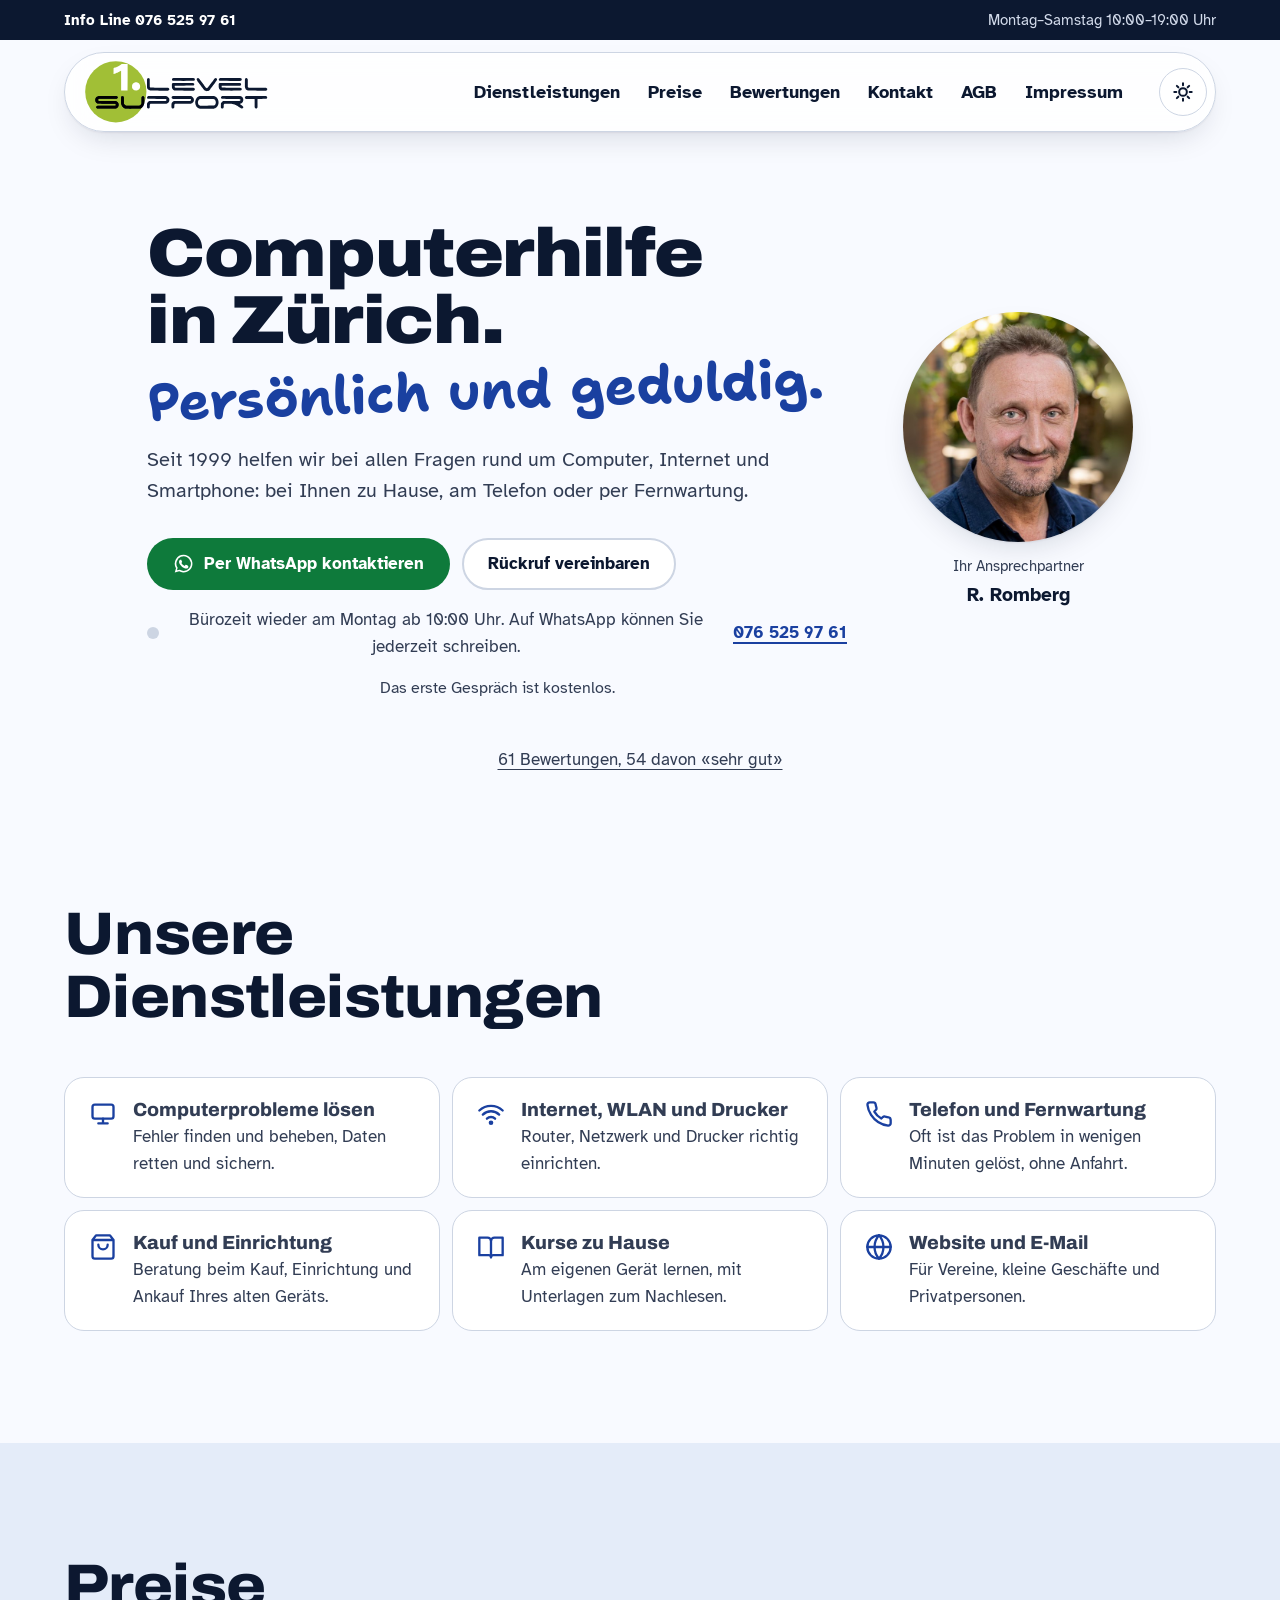
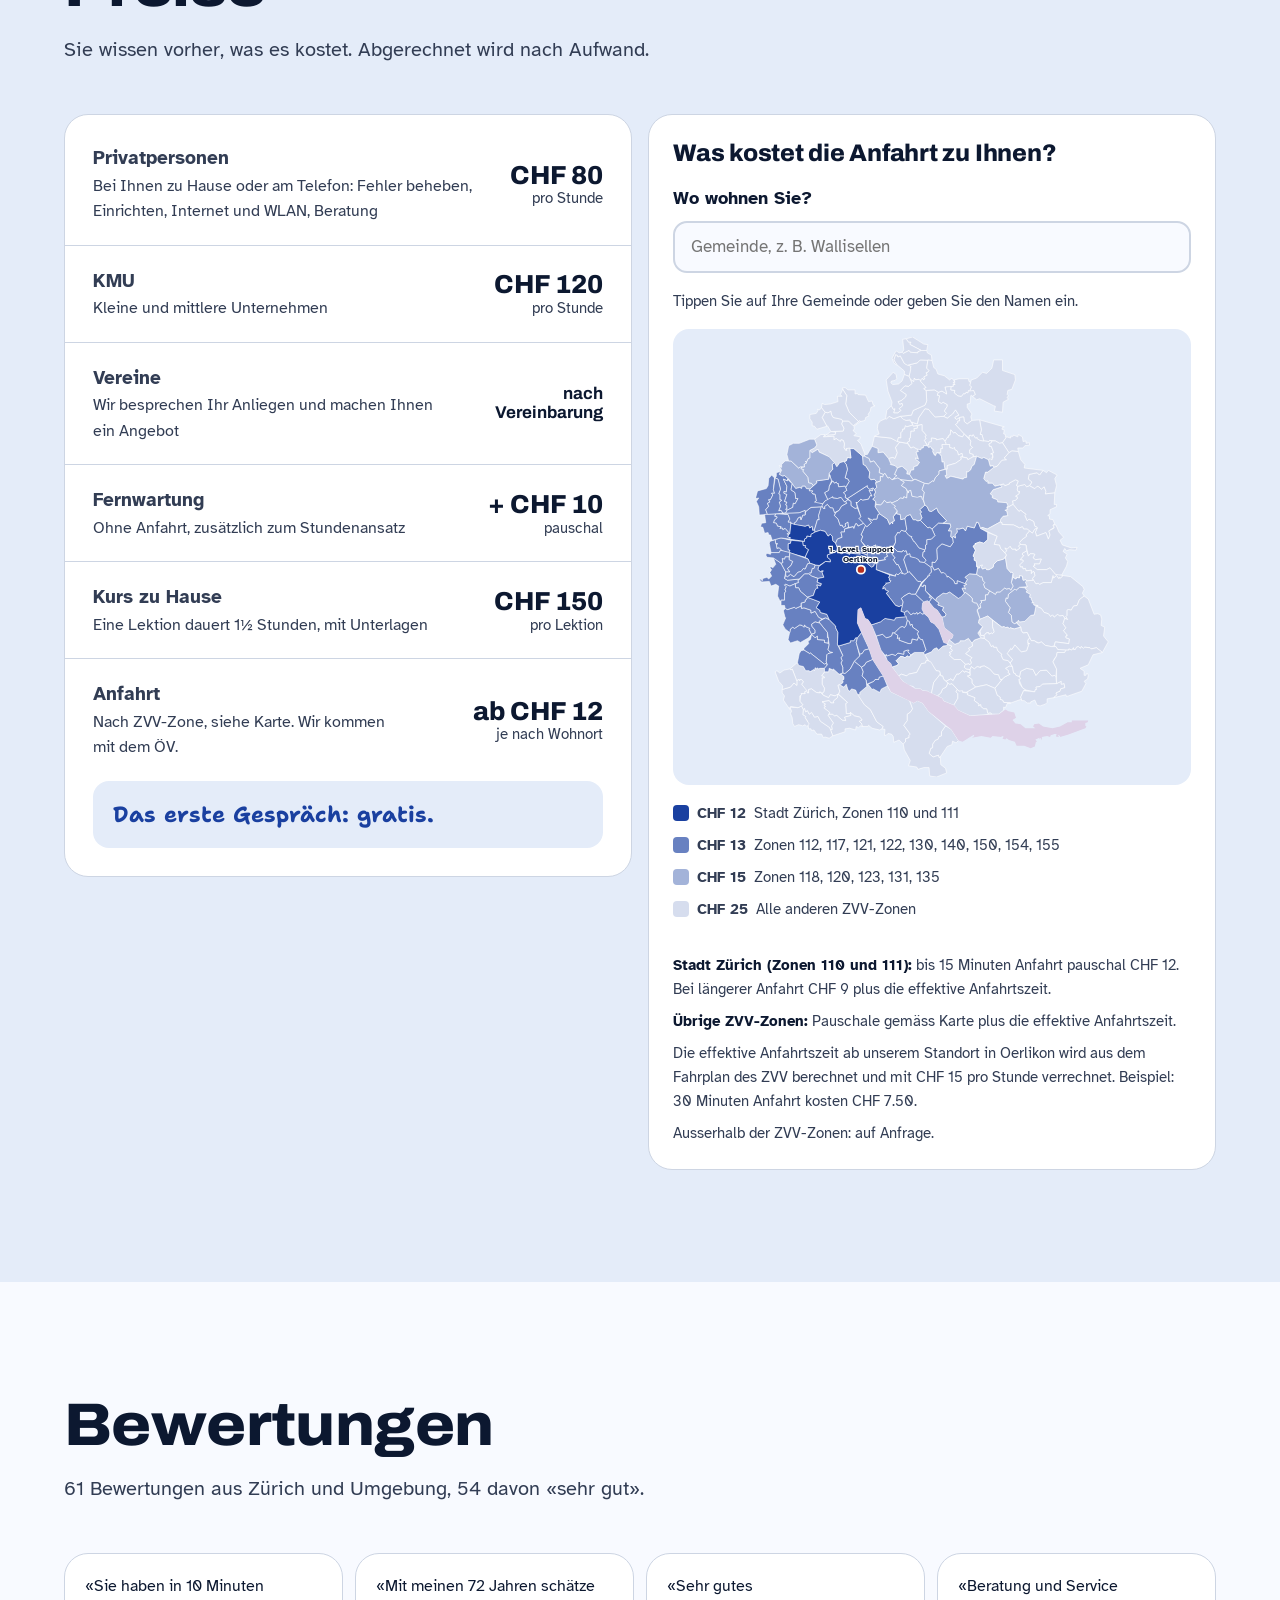
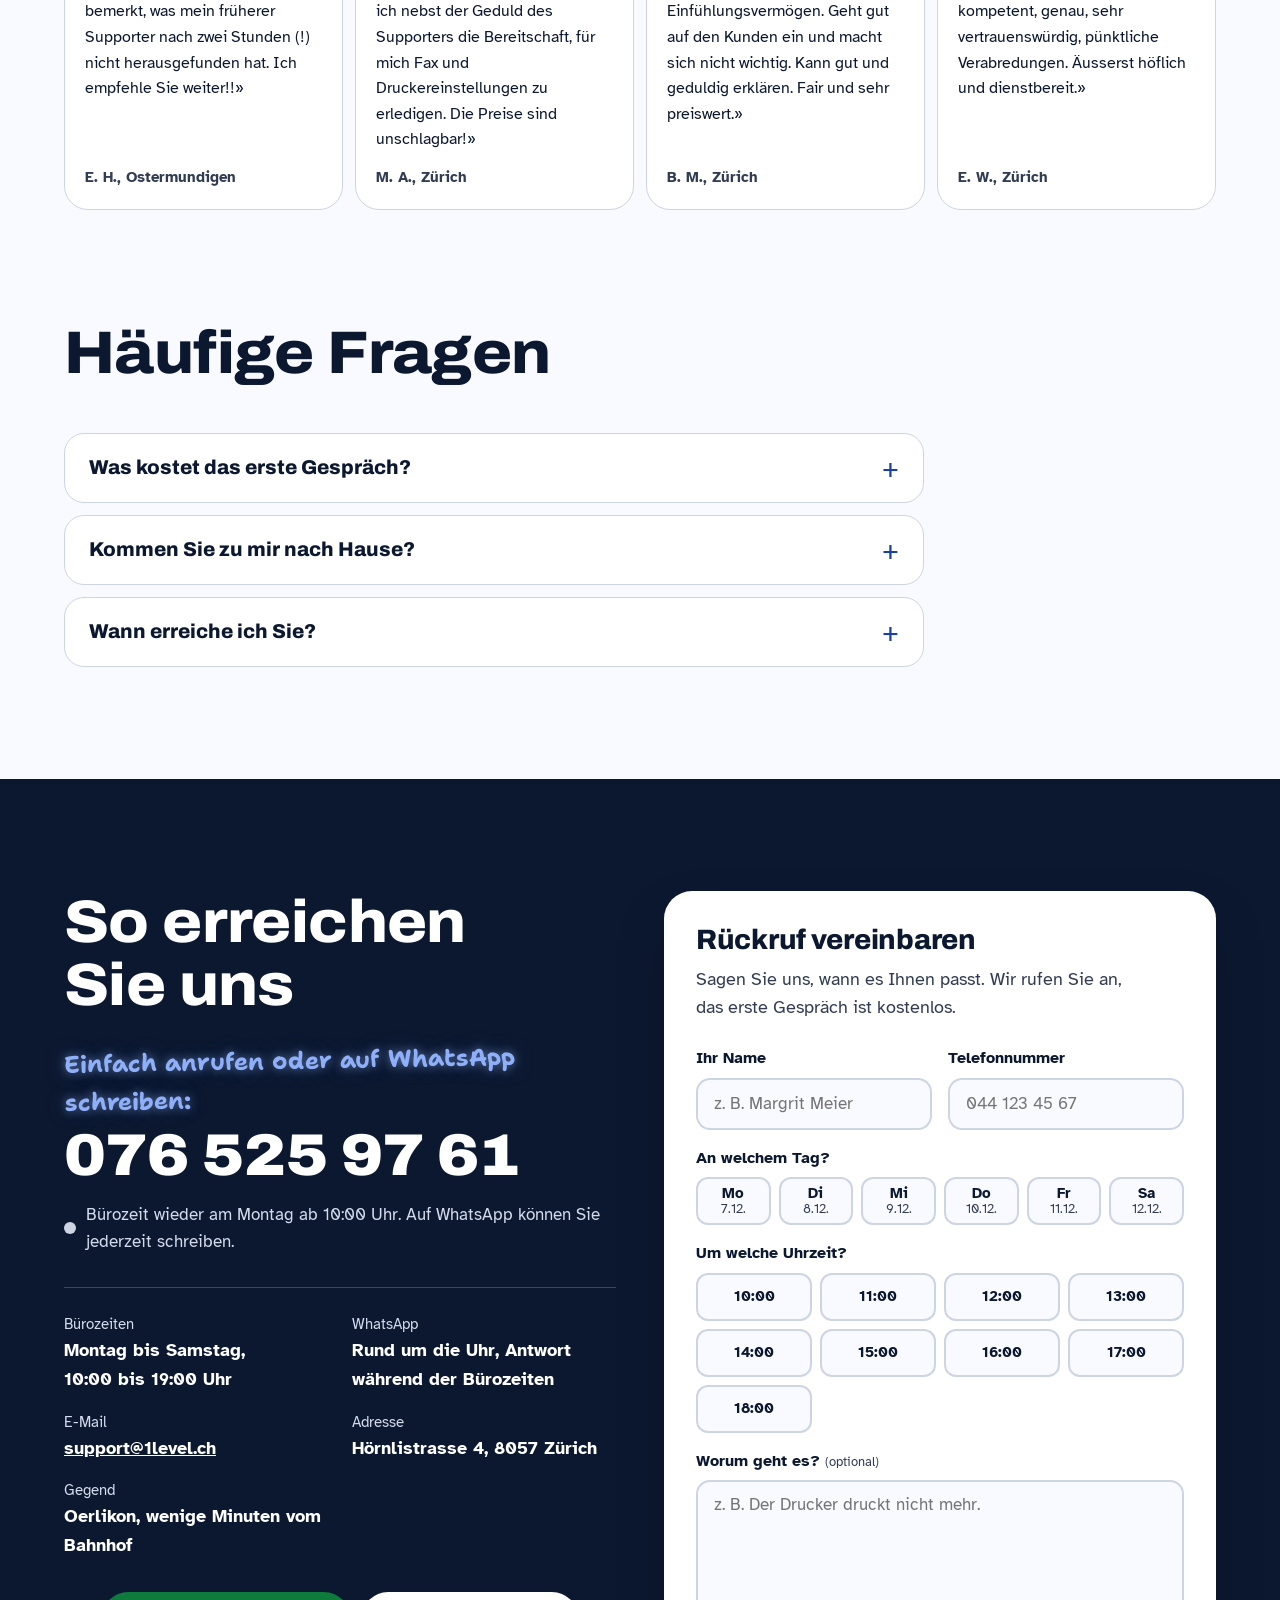
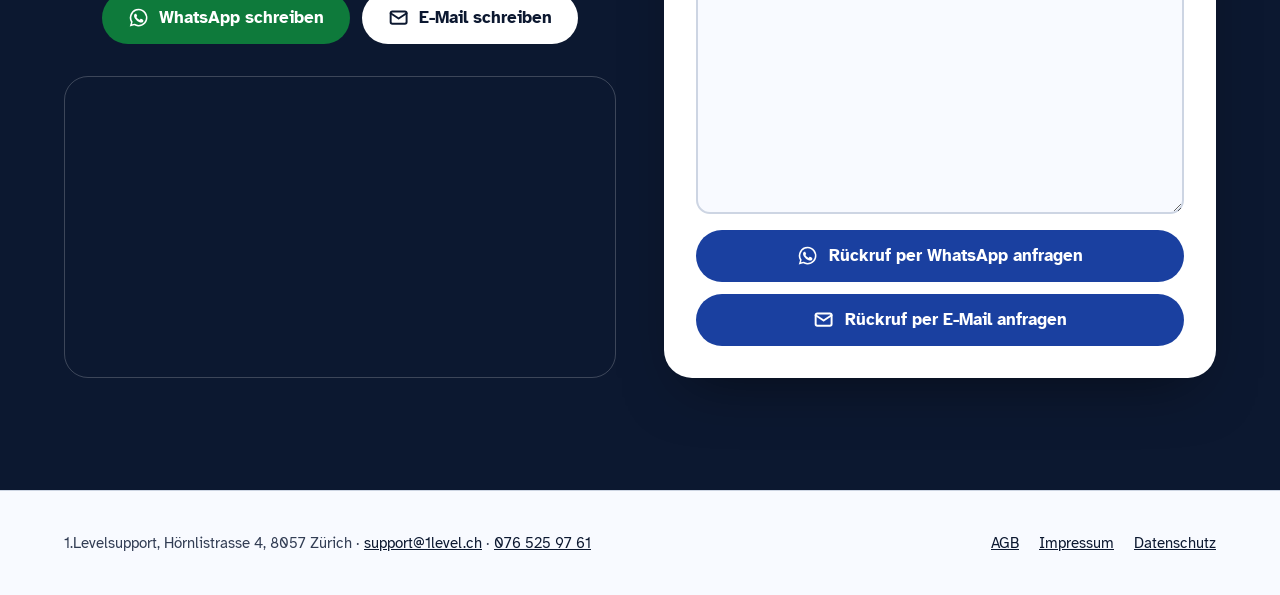
==== commit 17b2e3bf: "Logo: back to the original 1.Level Support logo Restores the original logo (green disc with the whit" ====
--- a/index.html
+++ b/index.html
@@ -34,7 +34,7 @@
   <div class="wrap">
     <div class="bar">
       <a class="logo" href="#top" aria-label="1.Level Support, zum Seitenanfang">
-        <svg class="logo-mark" viewBox="0 0 474 161" aria-hidden="true"><defs><clipPath id="logo-in"><circle cx="80" cy="80" r="79.5"/></clipPath></defs><circle cx="80" cy="80" r="79.5" style="fill:var(--logo-green)"/><path d="M94.0,76.6C93.9,76.4 93.8,69.8 93.8,51.0C93.8,29.6 93.8,25.5 93.6,25.4C93.3,25.1 92.0,25.7 91.2,26.4C90.9,26.6 90.6,26.8 90.4,26.8C90.3,26.8 90.1,27.0 89.9,27.2C89.7,27.4 89.2,27.7 88.8,27.9C88.3,28.1 87.8,28.4 87.7,28.6C87.6,28.7 87.4,28.8 87.3,28.8C87.1,28.8 86.7,29.1 86.3,29.3C85.9,29.6 85.5,29.8 85.3,29.8C85.2,29.8 84.8,30.0 84.4,30.2C84.1,30.5 83.5,30.7 83.2,30.8C82.8,30.9 82.1,31.2 81.7,31.4C81.3,31.6 80.8,31.8 80.5,31.8C80.3,31.8 79.6,32.1 79.1,32.3C78.5,32.6 77.8,32.8 77.6,32.8C77.3,32.8 76.6,33.1 76.1,33.3C75.1,33.8 74.4,34.0 74.2,33.7C74.2,33.6 74.1,30.1 74.1,26.0C74.2,17.8 74.1,18.2 75.2,18.2C75.5,18.2 76.1,18.0 76.5,17.8C76.9,17.5 77.6,17.3 78.1,17.2C78.5,17.1 79.3,16.8 79.7,16.6C80.2,16.4 80.7,16.2 80.9,16.2C81.1,16.2 81.7,15.9 82.3,15.7C82.8,15.4 83.4,15.2 83.5,15.2C83.6,15.2 84.1,14.9 84.5,14.7C84.9,14.4 85.3,14.2 85.5,14.2C85.6,14.2 86.1,13.9 86.5,13.7C86.9,13.4 87.3,13.2 87.5,13.2C87.7,13.2 88.0,13.0 88.3,12.8C88.5,12.6 89.1,12.2 89.4,12.0C89.8,11.8 90.2,11.6 90.3,11.4C90.4,11.3 90.6,11.2 90.7,11.2C90.9,11.2 91.2,11.0 91.5,10.7C91.8,10.5 92.3,10.1 92.7,9.9C93.0,9.7 93.8,9.2 94.4,8.7L95.6,7.9L103.1,7.9C107.2,7.8 110.6,7.9 110.7,8.0C110.9,8.1 110.9,76.4 110.7,76.7C110.7,76.8 107.4,76.8 102.4,76.8C95.7,76.8 94.2,76.8 94.0,76.6ZM131.2,76.7C130.7,76.6 129.9,76.4 129.5,76.2C129.1,76.0 128.6,75.8 128.3,75.8C128.1,75.8 127.6,75.6 127.2,75.3C126.9,75.1 126.6,74.8 126.5,74.8C126.1,74.8 123.3,71.8 123.1,71.2C123.0,70.9 122.8,70.3 122.6,69.9C122.2,69.2 122.2,68.9 122.2,66.0C122.2,63.1 122.2,62.8 122.6,62.1C122.8,61.7 123.0,61.1 123.1,60.8C123.3,60.2 126.1,57.2 126.5,57.2C126.6,57.2 126.9,56.9 127.2,56.7C127.6,56.4 128.1,56.2 128.3,56.2C128.6,56.2 129.1,56.0 129.5,55.8C131.1,55.1 133.9,55.1 135.9,55.9C136.3,56.0 136.7,56.2 136.9,56.2C137.1,56.2 137.5,56.3 137.8,56.6C138.0,56.8 138.5,57.1 138.8,57.2C139.7,57.7 141.2,59.3 142.0,60.8C142.7,62.1 142.8,62.5 143.0,64.2C143.2,65.7 143.2,66.3 143.0,67.8C142.8,69.5 142.7,69.9 142.0,71.2C141.2,72.7 139.7,74.3 138.8,74.8C138.5,74.9 138.0,75.2 137.8,75.4C137.5,75.7 137.2,75.8 137.0,75.8C136.8,75.8 136.2,76.0 135.5,76.2C134.0,76.7 132.4,76.9 131.2,76.7Z" fill="#fff" clip-path="url(#logo-in)"/><path id="logo-txt" d="M163.9,123.5C163.6,123.3 163.1,123.1 162.8,123.0C162.3,122.9 162.1,122.7 161.6,121.7L161.0,120.6L161.0,115.4L161.1,110.2L161.8,108.8C162.7,106.9 164.0,105.7 165.9,104.7L167.2,103.9L188.3,103.8L209.4,103.8L210.3,103.3C211.9,102.3 212.2,101.2 211.4,99.9C211.0,99.3 210.8,99.1 209.9,98.8C209.0,98.5 208.5,98.5 186.9,98.5C165.1,98.5 164.8,98.5 163.8,98.2C162.5,97.7 162.4,97.7 161.6,96.5C160.8,95.4 160.8,94.6 161.5,93.2C162.0,92.4 162.2,92.1 162.5,92.0C162.8,91.9 163.2,91.7 163.5,91.5L164.1,91.1L186.5,91.0C200.7,91.0 209.4,91.1 210.2,91.2C211.6,91.3 213.4,92.0 214.6,92.7C215.9,93.5 217.4,95.3 218.2,96.9C218.9,98.2 219.0,98.6 219.1,99.9C219.2,102.1 219.0,103.9 218.3,105.2C217.6,106.5 216.9,107.6 216.1,108.3C215.6,108.8 213.9,110.0 213.7,110.0C213.6,110.0 213.2,110.2 212.7,110.5L211.9,110.9L191.2,111.0C175.9,111.1 170.3,111.1 170.1,111.3C169.6,111.5 169.1,112.1 168.7,112.9C168.3,113.6 168.2,113.7 168.2,117.2L168.1,120.9L167.5,121.9C167.1,122.6 166.8,122.9 166.5,122.9C166.3,123.0 165.7,123.2 165.3,123.4C164.4,123.9 164.5,123.9 163.9,123.5ZM296.9,123.4C296.1,123.2 295.2,122.9 294.9,122.7C294.6,122.6 294.2,122.3 293.9,122.2C292.6,121.5 289.0,117.9 289.0,117.2C289.0,117.1 288.8,116.8 288.5,116.4C288.2,116.0 288.0,115.6 288.0,115.5C288.0,115.4 287.8,114.8 287.5,114.2C287.2,113.7 287.0,113.1 287.0,112.8C287.0,112.6 286.8,111.7 286.6,110.9C286.2,109.7 286.2,109.1 286.2,107.4C286.2,105.9 286.3,105.0 286.4,104.4C286.6,104.0 286.8,103.0 286.9,102.3C287.1,101.6 287.3,100.9 287.5,100.6C287.7,100.4 287.9,100.0 287.9,99.7C288.0,99.5 288.3,98.9 288.5,98.5C288.8,98.1 289.0,97.7 289.0,97.6C289.0,97.2 292.6,93.5 293.4,93.1C293.7,92.9 294.1,92.7 294.2,92.5C294.4,92.3 295.0,92.1 295.4,91.9C295.9,91.8 296.6,91.6 296.9,91.4C297.6,91.1 298.5,91.1 316.6,91.1C334.7,91.1 335.6,91.1 336.1,91.4C336.5,91.6 337.1,91.8 337.5,91.9C337.9,92.1 338.5,92.3 338.8,92.6C339.1,92.8 339.5,93.0 339.5,93.0C340.2,93.0 343.4,96.4 344.1,97.8C344.3,98.2 344.6,98.5 344.7,98.6C344.8,98.6 344.9,99.0 345.0,99.4C345.1,99.8 345.3,100.3 345.5,100.5C345.7,100.7 345.9,101.4 346.0,102.0C346.1,102.6 346.3,103.6 346.5,104.2C346.8,105.0 346.8,105.8 346.8,107.5C346.8,108.7 346.8,109.8 346.7,110.1C346.6,110.3 346.4,111.2 346.2,112.1C346.0,112.9 345.7,114.0 345.4,114.4C345.2,114.9 345.0,115.3 345.0,115.5C345.0,115.6 344.8,116.0 344.6,116.2C344.4,116.5 344.1,117.0 343.9,117.3C343.8,117.7 343.0,118.7 342.1,119.5C340.3,121.4 340.0,121.6 339.0,122.1C338.6,122.3 338.1,122.6 337.8,122.8C337.6,122.9 337.3,123.0 337.2,123.0C337.0,123.0 336.4,123.2 335.9,123.4L334.9,123.8L316.7,123.8L298.4,123.8L296.9,123.4ZM406.7,123.4C406.3,123.2 405.7,123.0 405.4,122.9C405.1,122.9 404.8,122.7 404.6,122.6C404.5,122.4 404.2,122.2 403.9,122.1C403.6,121.9 403.3,121.6 403.1,121.5C402.9,121.3 402.5,121.0 402.2,120.8C401.9,120.6 401.3,120.2 401.0,120.0C400.7,119.8 400.1,119.4 399.8,119.2C399.5,119.0 399.0,118.7 398.8,118.5C397.5,117.6 396.5,117.0 396.4,117.0C396.3,117.0 395.9,116.8 395.5,116.5C395.1,116.2 394.6,116.0 394.5,116.0C394.3,116.0 393.9,115.8 393.6,115.5C393.3,115.2 392.7,115.0 392.4,114.9C392.2,114.8 391.7,114.6 391.3,114.4C391.0,114.2 390.6,114.0 390.5,114.0C390.3,114.0 389.9,113.8 389.4,113.6C389.0,113.3 388.2,113.1 387.8,113.0C387.3,112.9 386.6,112.7 386.3,112.5C386.0,112.3 385.2,112.1 384.5,112.0C383.9,111.9 382.9,111.7 382.3,111.6C380.4,111.1 377.7,111.0 369.9,111.0L362.2,111.1L361.6,111.6C361.3,111.9 360.8,112.5 360.6,112.9C360.2,113.7 360.2,113.9 360.2,117.1L360.2,120.4L359.6,121.6C359.1,122.6 358.9,122.8 358.6,122.9C358.3,123.0 357.8,123.2 357.5,123.4C356.8,123.7 356.1,123.8 355.9,123.5C355.9,123.4 355.5,123.2 355.0,123.1C354.3,122.9 354.1,122.7 353.6,121.9C352.8,120.7 352.8,119.9 352.9,114.7L352.9,110.5L353.7,109.0C354.7,107.0 356.0,105.6 357.9,104.6L359.2,103.9L380.2,103.8L401.2,103.8L402.1,103.3C403.1,102.8 403.8,101.8 403.8,101.2C403.8,100.9 403.6,100.4 403.3,99.9C402.3,98.5 404.4,98.6 378.9,98.5C358.5,98.4 356.3,98.4 355.5,98.1C354.4,97.8 354.0,97.4 353.4,96.3C352.8,95.1 352.9,94.3 353.5,93.1C353.9,92.3 354.2,92.0 354.6,91.9C354.9,91.8 355.3,91.6 355.6,91.4C356.1,91.1 356.4,91.1 378.5,91.0C392.7,91.0 401.4,91.1 402.2,91.2C404.4,91.4 406.5,92.4 408.0,93.8C408.8,94.6 410.0,96.2 410.0,96.5C410.0,96.6 410.2,97.1 410.5,97.7L411.0,98.8L411.0,101.4C410.9,103.8 410.9,104.0 410.5,104.7C410.2,105.2 410.0,105.7 410.0,105.8C410.0,106.2 407.6,109.0 407.3,109.0C407.2,109.0 406.9,109.2 406.6,109.4C405.9,110.0 404.3,110.7 403.2,110.9C402.1,111.0 401.7,111.4 402.0,111.7C402.1,111.9 402.4,112.0 402.6,112.1C403.0,112.2 404.8,113.4 406.8,115.0C407.4,115.4 408.1,115.9 408.3,116.0C409.0,116.5 410.5,118.2 410.8,118.8C411.1,119.5 411.1,120.6 410.8,121.1C410.7,121.3 410.4,121.8 410.2,122.1C409.9,122.7 409.7,122.9 409.2,123.0C408.9,123.1 408.4,123.3 408.1,123.5C407.5,123.9 407.6,123.9 406.7,123.4ZM31.7,123.3C30.2,122.8 30.3,122.8 29.6,121.6C28.8,120.2 28.8,119.7 29.6,118.3C30.3,117.3 30.3,117.2 31.5,116.8L32.8,116.4L55.1,116.3L77.4,116.3L78.5,115.9C79.6,115.6 79.6,115.6 80.0,114.6C80.3,113.7 80.3,113.7 80.1,113.0C79.7,112.1 79.4,111.7 78.8,111.4C78.3,111.1 76.3,111.1 56.2,111.0C36.1,110.9 34.2,110.9 33.8,110.6C33.6,110.5 33.1,110.3 32.7,110.2C31.9,110.0 30.5,109.0 29.6,108.2C29.0,107.5 27.8,105.9 27.8,105.6C27.8,105.6 27.6,105.2 27.4,104.9C27.1,104.4 26.9,103.9 26.8,102.7C26.6,100.6 26.9,98.2 27.3,97.6C27.5,97.3 27.7,96.8 27.8,96.5C28.0,95.8 30.5,93.0 30.9,93.0C31.1,93.0 31.4,92.8 31.6,92.6C32.1,92.1 33.8,91.5 34.8,91.5C35.0,91.5 35.4,91.4 35.7,91.2C36.0,91.0 39.4,91.0 58.8,91.0L81.6,91.0L82.2,91.4C82.5,91.6 82.9,91.8 83.1,91.8C83.6,91.8 84.1,92.3 84.7,93.4C85.5,94.9 85.4,95.5 84.0,97.0C83.3,97.8 83.1,98.0 82.2,98.1C81.5,98.3 75.1,98.3 58.9,98.3L36.5,98.3L35.5,98.8C35.0,99.1 34.5,99.4 34.4,99.6C34.2,99.7 34.1,100.3 34.1,100.9C34.0,101.9 34.0,102.1 34.3,102.5C34.5,102.8 34.8,103.0 34.9,103.0C34.9,103.0 35.2,103.2 35.5,103.4L36.0,103.8L58.1,103.8L80.1,103.9L80.9,104.4C81.4,104.6 82.0,104.9 82.2,104.9C82.5,105.0 83.3,105.7 84.2,106.6C86.9,109.2 87.6,111.2 87.2,115.2C87.1,116.8 87.0,117.3 86.6,117.8C86.4,118.1 86.2,118.6 86.1,118.8C85.8,119.5 83.7,121.6 83.0,122.0C82.7,122.2 82.2,122.5 82.0,122.7C81.8,122.8 80.9,123.1 80.1,123.3C78.7,123.6 76.8,123.6 55.7,123.6L32.8,123.6L31.7,123.3ZM106.0,123.6C105.9,123.5 105.2,123.4 104.4,123.3C103.6,123.1 102.7,122.9 102.5,122.7C102.3,122.5 101.7,122.2 101.3,122.0C100.8,121.8 99.9,121.1 99.0,120.1C97.3,118.5 96.6,117.5 96.0,116.3C95.8,115.9 95.5,115.4 95.3,115.2C95.1,115.0 94.9,114.4 94.8,113.8C94.7,113.2 94.5,112.5 94.3,112.3C93.8,111.6 93.6,108.7 93.7,100.8C93.8,93.5 93.8,93.5 94.7,92.5C95.2,92.0 96.8,91.4 97.6,91.6C98.5,91.7 99.6,92.0 99.8,92.2C99.9,92.3 100.0,92.6 100.1,93.0C100.2,93.3 100.4,93.9 100.6,94.3L101.0,95.0L101.0,101.9C101.0,109.5 101.1,111.2 101.6,111.7C101.8,111.9 102.0,112.3 102.1,112.6C102.7,114.0 104.8,115.7 106.2,115.9C106.6,116.0 107.1,116.1 107.3,116.2C108.0,116.5 140.3,116.3 141.5,116.0C142.5,115.7 143.0,115.4 144.6,113.8C145.5,113.0 145.8,112.5 146.2,111.4L146.8,110.1L146.8,102.1C146.9,94.4 146.9,94.2 147.3,93.7C147.5,93.5 147.7,93.1 147.7,92.8C147.9,92.2 148.1,92.0 148.7,91.9C149.0,91.9 149.5,91.7 149.9,91.5C150.4,91.3 150.6,91.3 151.1,91.5C151.5,91.7 152.0,91.9 152.3,91.9C152.9,92.0 153.1,92.2 153.2,92.9C153.3,93.2 153.5,93.6 153.7,93.8C154.1,94.2 154.1,94.3 154.1,99.8C154.2,102.9 154.1,106.7 154.1,108.3C154.0,111.0 153.9,111.2 153.6,111.7C153.2,112.0 153.1,112.3 153.2,112.9C153.2,114.0 153.2,114.1 152.8,114.6C152.5,114.9 152.3,115.3 152.3,115.6C152.3,115.9 152.1,116.2 151.8,116.5C151.6,116.7 151.3,117.2 151.2,117.5C151.2,117.8 151.0,118.0 150.6,118.2C150.4,118.3 150.2,118.4 150.2,118.5C150.2,119.0 147.0,121.8 146.2,122.1C146.0,122.1 145.6,122.4 145.3,122.6C145.0,122.9 144.5,123.0 143.6,123.2C143.0,123.2 142.1,123.4 141.7,123.5C140.9,123.7 106.1,123.8 106.0,123.6ZM227.0,123.2C225.8,122.7 225.3,122.2 224.8,120.6C224.5,119.6 224.5,119.3 224.5,116.0C224.6,111.5 224.8,110.1 225.6,108.6C226.4,107.0 228.0,105.4 229.7,104.6L230.9,103.9L251.8,103.9L272.8,103.8L273.8,103.4C274.6,103.0 274.8,102.8 275.1,102.2C275.6,101.3 275.6,101.1 275.1,100.0C274.8,99.3 274.7,99.1 274.1,99.0C273.7,98.9 273.2,98.7 273.0,98.7C272.8,98.6 264.4,98.5 250.6,98.5L228.6,98.5L227.4,98.1C226.4,97.8 226.1,97.6 225.6,97.0C224.7,95.9 224.6,94.2 225.4,92.7C225.5,92.5 226.1,92.1 226.9,91.7L228.3,91.0L250.5,91.0C262.7,91.0 273.3,91.1 274.0,91.2C276.1,91.4 278.1,92.3 279.7,93.9C280.7,94.8 282.0,96.6 282.0,97.0C282.0,97.1 282.2,97.7 282.4,98.1C282.8,98.9 282.8,99.2 282.8,101.1C282.8,103.0 282.8,103.2 282.3,104.4C282.0,105.2 281.6,106.1 281.4,106.5C280.8,107.4 279.4,108.8 278.7,109.2C278.4,109.4 278.0,109.7 277.8,109.8C277.6,109.9 276.9,110.2 276.2,110.5L275.0,111.0L254.6,111.0L234.2,111.0L233.5,111.5C232.1,112.6 232.1,112.5 232.0,116.9C231.9,120.3 231.9,120.8 231.6,121.1C231.5,121.3 231.2,121.7 231.1,122.1C230.9,122.6 230.8,122.8 230.2,123.0C229.7,123.1 229.3,123.3 229.1,123.5C228.6,123.7 228.3,123.7 227.0,123.2ZM443.3,123.3C443.0,123.2 442.6,123.0 442.5,123.0C441.9,123.0 441.4,122.3 440.9,121.0L440.5,119.7L440.5,109.5L440.5,99.2L440.1,98.9L439.7,98.5L429.2,98.5L418.6,98.5L417.5,98.1C416.5,97.7 416.4,97.7 415.8,96.6C414.9,95.1 414.9,94.5 415.7,93.1C416.1,92.4 416.4,92.1 416.8,91.9C417.0,91.8 417.5,91.6 417.7,91.4C418.2,91.1 418.5,91.1 444.0,91.0L469.7,91.0L471.1,91.7C472.4,92.3 472.5,92.3 472.8,93.3C473.2,94.3 473.2,94.7 473.0,95.8C472.7,97.1 472.0,97.7 470.5,98.2C469.4,98.5 469.0,98.5 458.9,98.5C449.2,98.5 448.4,98.5 448.2,98.8C448.0,99.0 448.0,101.4 448.0,109.6L448.0,120.1L447.5,121.2C446.8,122.7 446.6,122.9 445.8,123.1C445.5,123.1 445.1,123.3 445.0,123.4C444.7,123.8 444.0,123.7 443.3,123.3ZM334.7,115.8C334.9,115.7 335.5,115.4 335.9,115.2C336.6,114.8 338.0,113.5 338.0,113.3C338.0,113.2 338.2,112.9 338.4,112.6C339.0,111.9 339.8,108.7 339.7,107.2C339.7,105.8 338.9,103.0 338.2,102.0C337.5,100.8 337.0,100.4 336.4,100.0C336.1,99.9 335.8,99.7 335.6,99.5C335.4,99.3 334.6,99.0 333.8,98.8C332.5,98.5 331.8,98.5 316.5,98.5C301.2,98.5 300.5,98.5 299.2,98.8C298.4,99.0 297.6,99.3 297.4,99.4C297.2,99.6 296.8,99.8 296.5,100.1C295.3,100.9 294.2,102.5 293.9,104.0C293.2,106.8 293.2,107.3 293.5,108.9C293.7,110.6 294.2,112.1 294.6,112.6C294.8,112.9 295.0,113.2 295.0,113.3C295.0,113.5 296.4,114.8 297.0,115.1C297.3,115.2 297.7,115.5 297.9,115.6C298.0,115.7 298.5,115.9 298.9,116.0C299.4,116.1 307.5,116.1 317.0,116.1C332.0,116.1 334.3,116.1 334.7,115.8ZM316.0,78.4C315.9,78.3 315.2,78.2 314.6,78.1C313.1,78.0 312.2,77.6 310.3,76.2C309.8,75.8 309.2,75.3 309.0,75.0C308.9,74.8 308.6,74.4 308.3,74.1C308.1,73.8 307.7,73.3 307.5,73.0C307.3,72.7 306.9,72.2 306.6,71.8C306.3,71.5 305.8,70.8 305.4,70.2C305.1,69.7 304.6,69.2 304.5,69.0C304.4,68.8 304.0,68.4 303.7,68.0C303.4,67.6 302.8,66.8 302.4,66.2C302.0,65.7 301.4,64.9 301.2,64.6C301.0,64.2 300.2,63.2 299.5,62.3C298.8,61.4 298.1,60.5 298.0,60.3C297.9,60.1 297.2,59.2 296.5,58.3C295.8,57.4 295.1,56.5 295.0,56.3C294.9,56.1 294.2,55.2 293.5,54.3C292.8,53.4 292.1,52.5 292.0,52.3C291.9,52.1 291.4,51.5 291.0,50.9C289.7,49.1 289.5,48.2 290.4,46.4C290.9,45.4 291.1,45.2 291.4,45.1C291.7,45.0 292.3,44.8 292.7,44.6C293.1,44.3 293.6,44.2 293.8,44.2C294.1,44.2 295.4,44.9 296.0,45.4C296.3,45.7 298.2,48.1 299.0,49.3C299.1,49.5 299.8,50.4 300.5,51.3C301.2,52.2 301.9,53.1 302.0,53.3C302.1,53.5 302.8,54.4 303.5,55.3C304.2,56.2 304.9,57.1 305.0,57.3C305.1,57.5 305.8,58.4 306.5,59.3C307.2,60.2 307.9,61.1 308.0,61.3C308.1,61.5 308.8,62.4 309.5,63.3C310.2,64.2 310.9,65.1 311.0,65.3C311.5,66.0 313.3,68.3 313.9,69.0C314.6,69.8 315.9,70.7 316.4,70.7C317.1,70.7 318.9,69.2 320.0,67.7C320.2,67.4 320.5,67.0 320.5,67.0C320.6,67.0 320.9,66.4 321.4,65.8C322.3,64.5 323.2,63.4 323.4,63.1C323.5,63.0 323.9,62.4 324.4,61.8C325.4,60.5 326.2,59.4 326.4,59.1C326.5,59.0 326.9,58.4 327.4,57.8C328.4,56.5 329.2,55.4 329.4,55.1C329.5,55.0 329.9,54.4 330.4,53.8C331.4,52.5 332.2,51.4 332.4,51.1C332.5,51.0 332.9,50.4 333.4,49.8C334.2,48.7 335.8,46.7 336.6,45.7C337.0,45.2 338.7,44.2 339.2,44.2C339.3,44.2 339.7,44.3 340.0,44.5C340.3,44.6 340.9,44.9 341.2,45.0C341.7,45.1 341.9,45.4 342.2,45.9C342.4,46.2 342.7,46.7 342.8,46.9C343.4,48.0 342.8,49.8 340.5,52.7C338.5,55.3 338.4,55.5 338.1,56.1C337.9,56.4 337.4,57.0 336.9,57.6C336.5,58.2 335.8,59.0 335.5,59.5C335.2,60.0 334.5,60.8 334.1,61.4C333.6,62.0 333.0,62.7 332.7,63.2C332.5,63.6 332.1,64.1 332.0,64.3C331.9,64.5 331.2,65.4 330.5,66.3C329.8,67.2 329.1,68.1 329.0,68.3C328.9,68.5 328.2,69.4 327.4,70.4C326.7,71.4 325.7,72.7 325.3,73.2C324.3,74.6 322.2,76.7 321.5,77.0C321.2,77.1 320.7,77.4 320.4,77.6C319.9,77.9 319.3,78.0 318.4,78.1C317.7,78.2 316.9,78.4 316.7,78.4C316.4,78.5 316.1,78.4 316.0,78.4ZM169.7,76.8C168.6,76.7 166.3,75.9 165.9,75.5C165.7,75.3 165.4,75.1 165.1,74.9C164.5,74.6 163.2,73.4 162.7,72.7C162.2,71.8 161.3,70.0 161.2,69.3C161.0,68.8 161.0,64.8 161.0,57.8L161.1,47.1L161.6,46.1C162.1,45.3 162.3,45.2 163.1,44.9C163.6,44.8 164.0,44.6 164.1,44.5C164.2,44.3 165.0,44.3 165.4,44.6C165.6,44.7 166.0,44.9 166.4,45.0C166.9,45.1 167.1,45.3 167.5,46.1L168.1,47.1L168.2,57.0L168.3,66.9L168.7,67.7C168.9,68.1 169.2,68.6 169.2,68.7C169.2,68.8 169.7,69.0 170.2,69.1C171.0,69.4 173.0,69.4 193.3,69.5C213.5,69.6 215.7,69.6 216.5,69.9C217.0,70.0 217.6,70.3 217.8,70.5C218.4,71.1 219.0,72.5 219.0,73.3C219.0,74.3 218.1,75.8 217.4,76.1C217.1,76.2 216.6,76.4 216.3,76.6L215.7,77.0L193.1,77.0C180.6,77.0 170.1,76.9 169.7,76.8ZM233.3,76.8C231.1,76.2 230.3,75.8 228.8,74.4C227.9,73.5 227.2,72.7 227.0,72.2C226.8,71.8 226.5,71.3 226.4,71.1C225.9,70.6 225.6,67.5 225.6,63.7C225.6,60.2 225.8,58.7 226.2,58.2C226.3,58.1 226.7,57.8 227.1,57.5L227.9,57.0L254.3,57.0L280.8,57.0L281.8,57.5C282.7,58.0 282.9,58.2 283.4,59.2C283.7,59.9 284.0,60.5 284.0,60.6C284.0,61.0 282.8,63.1 282.4,63.4C282.1,63.6 281.7,63.8 281.3,63.9C280.9,64.1 274.7,64.1 257.0,64.2C233.8,64.2 233.3,64.2 233.2,64.5C232.9,65.0 233.0,67.8 233.2,68.3C233.4,68.6 233.8,68.9 234.3,69.1L235.1,69.5L258.3,69.5L281.5,69.5L282.7,69.9C284.2,70.3 284.7,70.8 285.1,72.2L285.5,73.3L285.2,74.2C284.7,75.6 284.7,75.6 283.3,76.3L282.0,77.0L257.9,77.0C243.3,77.0 233.7,76.9 233.3,76.8ZM355.1,76.8C354.1,76.7 352.3,75.9 351.2,75.1C349.9,74.1 348.3,71.9 347.9,70.6C347.8,70.1 347.6,69.3 347.4,68.8C347.2,68.1 347.2,67.0 347.2,63.7C347.2,59.7 347.2,59.5 347.5,58.8C347.8,58.4 348.2,57.9 348.6,57.6L349.4,57.1L376.1,57.1L402.9,57.1L403.9,57.7C404.7,58.3 404.8,58.4 405.2,59.5C405.5,60.7 405.5,60.7 405.3,61.6C404.8,62.8 404.6,63.1 403.7,63.6L402.9,64.1L379.0,64.2C358.1,64.2 355.1,64.3 355.0,64.5C354.8,64.8 354.8,67.7 355.0,68.3C355.1,68.7 355.4,68.9 355.9,69.1C356.5,69.4 357.8,69.4 380.2,69.5C406.6,69.6 405.0,69.5 406.1,70.8C406.8,71.5 407.2,73.0 407.1,73.7C406.8,74.8 406.2,75.8 405.4,76.2C404.9,76.3 404.4,76.6 404.2,76.8C403.8,77.0 400.5,77.0 379.8,77.0C366.7,77.0 355.5,76.9 355.1,76.8ZM424.0,76.8C423.5,76.8 422.9,76.6 422.6,76.5C422.3,76.3 421.8,76.2 421.6,76.1C421.3,76.0 420.7,75.8 420.4,75.5C420.1,75.2 419.7,75.0 419.6,75.0C419.4,75.0 417.0,72.6 417.0,72.4C417.0,72.3 416.8,72.0 416.6,71.6C416.3,71.2 415.9,70.2 415.6,69.1L415.2,67.3L415.2,57.6L415.3,47.9L415.7,46.9C415.9,46.4 416.3,45.7 416.5,45.5C416.9,45.2 418.7,44.3 419.1,44.3C419.3,44.3 419.7,44.5 421.2,45.2C421.4,45.3 421.7,45.6 421.8,45.8C421.9,46.1 422.2,46.6 422.4,47.1L422.8,48.0L422.8,57.5C422.8,66.4 422.9,67.1 423.1,67.8C423.5,68.6 423.8,68.8 424.9,69.2C425.7,69.5 426.4,69.5 447.6,69.5C469.5,69.5 469.5,69.5 470.7,69.9C471.4,70.1 472.1,70.4 472.3,70.5C472.8,71.1 473.6,73.1 473.3,73.5C473.2,73.7 473.1,74.2 473.0,74.6C472.8,75.6 472.6,75.8 471.1,76.5L469.9,77.0L447.4,77.0C435.0,77.0 424.5,76.9 424.0,76.8ZM228.9,51.6C228.7,51.5 228.2,51.2 227.8,51.1C226.6,50.7 225.8,49.4 225.8,48.0C225.8,46.7 226.6,45.3 227.6,45.0C228.0,44.9 228.5,44.7 228.8,44.5C229.3,44.2 230.2,44.2 255.6,44.2C280.6,44.2 281.9,44.2 282.4,44.5C282.7,44.6 283.3,44.9 283.7,45.0C284.5,45.4 284.8,45.8 285.2,47.1C285.4,47.8 285.4,48.2 285.2,48.9C284.8,50.2 284.5,50.6 283.7,51.0C283.3,51.1 282.7,51.4 282.4,51.5C281.9,51.8 280.6,51.8 255.6,51.8C232.7,51.8 229.2,51.8 228.9,51.6ZM350.4,51.5C350.1,51.3 349.5,51.1 349.2,51.0C348.6,50.8 348.4,50.7 348.1,50.0C348.0,49.6 347.7,49.1 347.6,48.8C347.2,48.1 347.2,47.9 348.2,45.8C348.3,45.6 348.6,45.3 348.8,45.2C349.1,45.1 349.6,44.8 350.1,44.6L351.0,44.2L377.2,44.2L403.4,44.2L404.2,44.6C404.7,44.8 405.3,45.0 405.5,45.1C406.2,45.2 407.1,46.8 407.1,48.0C407.1,49.2 406.2,50.8 405.5,50.9C405.3,51.0 404.7,51.2 404.2,51.4L403.4,51.8L377.2,51.8C351.5,51.8 350.9,51.8 350.4,51.5Z" style="fill:var(--logo-ink)"/><use href="#logo-txt" fill="#111" clip-path="url(#logo-in)"/></svg>
+        <svg viewBox="0 0 474 161" aria-hidden="true"><defs><clipPath id="logo-in"><circle cx="80" cy="80" r="79.5"/></clipPath><path id="logo-txt" d="M163.9,123.5C163.6,123.3 163.1,123.1 162.8,123.0C162.3,122.9 162.1,122.7 161.6,121.7L161.0,120.6L161.0,115.4L161.1,110.2L161.8,108.8C162.7,106.9 164.0,105.7 165.9,104.7L167.2,103.9L188.3,103.8L209.4,103.8L210.3,103.3C211.9,102.3 212.2,101.2 211.4,99.9C211.0,99.3 210.8,99.1 209.9,98.8C209.0,98.5 208.5,98.5 186.9,98.5C165.1,98.5 164.8,98.5 163.8,98.2C162.5,97.7 162.4,97.7 161.6,96.5C160.8,95.4 160.8,94.6 161.5,93.2C162.0,92.4 162.2,92.1 162.5,92.0C162.8,91.9 163.2,91.7 163.5,91.5L164.1,91.1L186.5,91.0C200.7,91.0 209.4,91.1 210.2,91.2C211.6,91.3 213.4,92.0 214.6,92.7C215.9,93.5 217.4,95.3 218.2,96.9C218.9,98.2 219.0,98.6 219.1,99.9C219.2,102.1 219.0,103.9 218.3,105.2C217.6,106.5 216.9,107.6 216.1,108.3C215.6,108.8 213.9,110.0 213.7,110.0C213.6,110.0 213.2,110.2 212.7,110.5L211.9,110.9L191.2,111.0C175.9,111.1 170.3,111.1 170.1,111.3C169.6,111.5 169.1,112.1 168.7,112.9C168.3,113.6 168.2,113.7 168.2,117.2L168.1,120.9L167.5,121.9C167.1,122.6 166.8,122.9 166.5,122.9C166.3,123.0 165.7,123.2 165.3,123.4C164.4,123.9 164.5,123.9 163.9,123.5ZM296.9,123.4C296.1,123.2 295.2,122.9 294.9,122.7C294.6,122.6 294.2,122.3 293.9,122.2C292.6,121.5 289.0,117.9 289.0,117.2C289.0,117.1 288.8,116.8 288.5,116.4C288.2,116.0 288.0,115.6 288.0,115.5C288.0,115.4 287.8,114.8 287.5,114.2C287.2,113.7 287.0,113.1 287.0,112.8C287.0,112.6 286.8,111.7 286.6,110.9C286.2,109.7 286.2,109.1 286.2,107.4C286.2,105.9 286.3,105.0 286.4,104.4C286.6,104.0 286.8,103.0 286.9,102.3C287.1,101.6 287.3,100.9 287.5,100.6C287.7,100.4 287.9,100.0 287.9,99.7C288.0,99.5 288.3,98.9 288.5,98.5C288.8,98.1 289.0,97.7 289.0,97.6C289.0,97.2 292.6,93.5 293.4,93.1C293.7,92.9 294.1,92.7 294.2,92.5C294.4,92.3 295.0,92.1 295.4,91.9C295.9,91.8 296.6,91.6 296.9,91.4C297.6,91.1 298.5,91.1 316.6,91.1C334.7,91.1 335.6,91.1 336.1,91.4C336.5,91.6 337.1,91.8 337.5,91.9C337.9,92.1 338.5,92.3 338.8,92.6C339.1,92.8 339.5,93.0 339.5,93.0C340.2,93.0 343.4,96.4 344.1,97.8C344.3,98.2 344.6,98.5 344.7,98.6C344.8,98.6 344.9,99.0 345.0,99.4C345.1,99.8 345.3,100.3 345.5,100.5C345.7,100.7 345.9,101.4 346.0,102.0C346.1,102.6 346.3,103.6 346.5,104.2C346.8,105.0 346.8,105.8 346.8,107.5C346.8,108.7 346.8,109.8 346.7,110.1C346.6,110.3 346.4,111.2 346.2,112.1C346.0,112.9 345.7,114.0 345.4,114.4C345.2,114.9 345.0,115.3 345.0,115.5C345.0,115.6 344.8,116.0 344.6,116.2C344.4,116.5 344.1,117.0 343.9,117.3C343.8,117.7 343.0,118.7 342.1,119.5C340.3,121.4 340.0,121.6 339.0,122.1C338.6,122.3 338.1,122.6 337.8,122.8C337.6,122.9 337.3,123.0 337.2,123.0C337.0,123.0 336.4,123.2 335.9,123.4L334.9,123.8L316.7,123.8L298.4,123.8L296.9,123.4ZM406.7,123.4C406.3,123.2 405.7,123.0 405.4,122.9C405.1,122.9 404.8,122.7 404.6,122.6C404.5,122.4 404.2,122.2 403.9,122.1C403.6,121.9 403.3,121.6 403.1,121.5C402.9,121.3 402.5,121.0 402.2,120.8C401.9,120.6 401.3,120.2 401.0,120.0C400.7,119.8 400.1,119.4 399.8,119.2C399.5,119.0 399.0,118.7 398.8,118.5C397.5,117.6 396.5,117.0 396.4,117.0C396.3,117.0 395.9,116.8 395.5,116.5C395.1,116.2 394.6,116.0 394.5,116.0C394.3,116.0 393.9,115.8 393.6,115.5C393.3,115.2 392.7,115.0 392.4,114.9C392.2,114.8 391.7,114.6 391.3,114.4C391.0,114.2 390.6,114.0 390.5,114.0C390.3,114.0 389.9,113.8 389.4,113.6C389.0,113.3 388.2,113.1 387.8,113.0C387.3,112.9 386.6,112.7 386.3,112.5C386.0,112.3 385.2,112.1 384.5,112.0C383.9,111.9 382.9,111.7 382.3,111.6C380.4,111.1 377.7,111.0 369.9,111.0L362.2,111.1L361.6,111.6C361.3,111.9 360.8,112.5 360.6,112.9C360.2,113.7 360.2,113.9 360.2,117.1L360.2,120.4L359.6,121.6C359.1,122.6 358.9,122.8 358.6,122.9C358.3,123.0 357.8,123.2 357.5,123.4C356.8,123.7 356.1,123.8 355.9,123.5C355.9,123.4 355.5,123.2 355.0,123.1C354.3,122.9 354.1,122.7 353.6,121.9C352.8,120.7 352.8,119.9 352.9,114.7L352.9,110.5L353.7,109.0C354.7,107.0 356.0,105.6 357.9,104.6L359.2,103.9L380.2,103.8L401.2,103.8L402.1,103.3C403.1,102.8 403.8,101.8 403.8,101.2C403.8,100.9 403.6,100.4 403.3,99.9C402.3,98.5 404.4,98.6 378.9,98.5C358.5,98.4 356.3,98.4 355.5,98.1C354.4,97.8 354.0,97.4 353.4,96.3C352.8,95.1 352.9,94.3 353.5,93.1C353.9,92.3 354.2,92.0 354.6,91.9C354.9,91.8 355.3,91.6 355.6,91.4C356.1,91.1 356.4,91.1 378.5,91.0C392.7,91.0 401.4,91.1 402.2,91.2C404.4,91.4 406.5,92.4 408.0,93.8C408.8,94.6 410.0,96.2 410.0,96.5C410.0,96.6 410.2,97.1 410.5,97.7L411.0,98.8L411.0,101.4C410.9,103.8 410.9,104.0 410.5,104.7C410.2,105.2 410.0,105.7 410.0,105.8C410.0,106.2 407.6,109.0 407.3,109.0C407.2,109.0 406.9,109.2 406.6,109.4C405.9,110.0 404.3,110.7 403.2,110.9C402.1,111.0 401.7,111.4 402.0,111.7C402.1,111.9 402.4,112.0 402.6,112.1C403.0,112.2 404.8,113.4 406.8,115.0C407.4,115.4 408.1,115.9 408.3,116.0C409.0,116.5 410.5,118.2 410.8,118.8C411.1,119.5 411.1,120.6 410.8,121.1C410.7,121.3 410.4,121.8 410.2,122.1C409.9,122.7 409.7,122.9 409.2,123.0C408.9,123.1 408.4,123.3 408.1,123.5C407.5,123.9 407.6,123.9 406.7,123.4ZM31.7,123.3C30.2,122.8 30.3,122.8 29.6,121.6C28.8,120.2 28.8,119.7 29.6,118.3C30.3,117.3 30.3,117.2 31.5,116.8L32.8,116.4L55.1,116.3L77.4,116.3L78.5,115.9C79.6,115.6 79.6,115.6 80.0,114.6C80.3,113.7 80.3,113.7 80.1,113.0C79.7,112.1 79.4,111.7 78.8,111.4C78.3,111.1 76.3,111.1 56.2,111.0C36.1,110.9 34.2,110.9 33.8,110.6C33.6,110.5 33.1,110.3 32.7,110.2C31.9,110.0 30.5,109.0 29.6,108.2C29.0,107.5 27.8,105.9 27.8,105.6C27.8,105.6 27.6,105.2 27.4,104.9C27.1,104.4 26.9,103.9 26.8,102.7C26.6,100.6 26.9,98.2 27.3,97.6C27.5,97.3 27.7,96.8 27.8,96.5C28.0,95.8 30.5,93.0 30.9,93.0C31.1,93.0 31.4,92.8 31.6,92.6C32.1,92.1 33.8,91.5 34.8,91.5C35.0,91.5 35.4,91.4 35.7,91.2C36.0,91.0 39.4,91.0 58.8,91.0L81.6,91.0L82.2,91.4C82.5,91.6 82.9,91.8 83.1,91.8C83.6,91.8 84.1,92.3 84.7,93.4C85.5,94.9 85.4,95.5 84.0,97.0C83.3,97.8 83.1,98.0 82.2,98.1C81.5,98.3 75.1,98.3 58.9,98.3L36.5,98.3L35.5,98.8C35.0,99.1 34.5,99.4 34.4,99.6C34.2,99.7 34.1,100.3 34.1,100.9C34.0,101.9 34.0,102.1 34.3,102.5C34.5,102.8 34.8,103.0 34.9,103.0C34.9,103.0 35.2,103.2 35.5,103.4L36.0,103.8L58.1,103.8L80.1,103.9L80.9,104.4C81.4,104.6 82.0,104.9 82.2,104.9C82.5,105.0 83.3,105.7 84.2,106.6C86.9,109.2 87.6,111.2 87.2,115.2C87.1,116.8 87.0,117.3 86.6,117.8C86.4,118.1 86.2,118.6 86.1,118.8C85.8,119.5 83.7,121.6 83.0,122.0C82.7,122.2 82.2,122.5 82.0,122.7C81.8,122.8 80.9,123.1 80.1,123.3C78.7,123.6 76.8,123.6 55.7,123.6L32.8,123.6L31.7,123.3ZM106.0,123.6C105.9,123.5 105.2,123.4 104.4,123.3C103.6,123.1 102.7,122.9 102.5,122.7C102.3,122.5 101.7,122.2 101.3,122.0C100.8,121.8 99.9,121.1 99.0,120.1C97.3,118.5 96.6,117.5 96.0,116.3C95.8,115.9 95.5,115.4 95.3,115.2C95.1,115.0 94.9,114.4 94.8,113.8C94.7,113.2 94.5,112.5 94.3,112.3C93.8,111.6 93.6,108.7 93.7,100.8C93.8,93.5 93.8,93.5 94.7,92.5C95.2,92.0 96.8,91.4 97.6,91.6C98.5,91.7 99.6,92.0 99.8,92.2C99.9,92.3 100.0,92.6 100.1,93.0C100.2,93.3 100.4,93.9 100.6,94.3L101.0,95.0L101.0,101.9C101.0,109.5 101.1,111.2 101.6,111.7C101.8,111.9 102.0,112.3 102.1,112.6C102.7,114.0 104.8,115.7 106.2,115.9C106.6,116.0 107.1,116.1 107.3,116.2C108.0,116.5 140.3,116.3 141.5,116.0C142.5,115.7 143.0,115.4 144.6,113.8C145.5,113.0 145.8,112.5 146.2,111.4L146.8,110.1L146.8,102.1C146.9,94.4 146.9,94.2 147.3,93.7C147.5,93.5 147.7,93.1 147.7,92.8C147.9,92.2 148.1,92.0 148.7,91.9C149.0,91.9 149.5,91.7 149.9,91.5C150.4,91.3 150.6,91.3 151.1,91.5C151.5,91.7 152.0,91.9 152.3,91.9C152.9,92.0 153.1,92.2 153.2,92.9C153.3,93.2 153.5,93.6 153.7,93.8C154.1,94.2 154.1,94.3 154.1,99.8C154.2,102.9 154.1,106.7 154.1,108.3C154.0,111.0 153.9,111.2 153.6,111.7C153.2,112.0 153.1,112.3 153.2,112.9C153.2,114.0 153.2,114.1 152.8,114.6C152.5,114.9 152.3,115.3 152.3,115.6C152.3,115.9 152.1,116.2 151.8,116.5C151.6,116.7 151.3,117.2 151.2,117.5C151.2,117.8 151.0,118.0 150.6,118.2C150.4,118.3 150.2,118.4 150.2,118.5C150.2,119.0 147.0,121.8 146.2,122.1C146.0,122.1 145.6,122.4 145.3,122.6C145.0,122.9 144.5,123.0 143.6,123.2C143.0,123.2 142.1,123.4 141.7,123.5C140.9,123.7 106.1,123.8 106.0,123.6ZM227.0,123.2C225.8,122.7 225.3,122.2 224.8,120.6C224.5,119.6 224.5,119.3 224.5,116.0C224.6,111.5 224.8,110.1 225.6,108.6C226.4,107.0 228.0,105.4 229.7,104.6L230.9,103.9L251.8,103.9L272.8,103.8L273.8,103.4C274.6,103.0 274.8,102.8 275.1,102.2C275.6,101.3 275.6,101.1 275.1,100.0C274.8,99.3 274.7,99.1 274.1,99.0C273.7,98.9 273.2,98.7 273.0,98.7C272.8,98.6 264.4,98.5 250.6,98.5L228.6,98.5L227.4,98.1C226.4,97.8 226.1,97.6 225.6,97.0C224.7,95.9 224.6,94.2 225.4,92.7C225.5,92.5 226.1,92.1 226.9,91.7L228.3,91.0L250.5,91.0C262.7,91.0 273.3,91.1 274.0,91.2C276.1,91.4 278.1,92.3 279.7,93.9C280.7,94.8 282.0,96.6 282.0,97.0C282.0,97.1 282.2,97.7 282.4,98.1C282.8,98.9 282.8,99.2 282.8,101.1C282.8,103.0 282.8,103.2 282.3,104.4C282.0,105.2 281.6,106.1 281.4,106.5C280.8,107.4 279.4,108.8 278.7,109.2C278.4,109.4 278.0,109.7 277.8,109.8C277.6,109.9 276.9,110.2 276.2,110.5L275.0,111.0L254.6,111.0L234.2,111.0L233.5,111.5C232.1,112.6 232.1,112.5 232.0,116.9C231.9,120.3 231.9,120.8 231.6,121.1C231.5,121.3 231.2,121.7 231.1,122.1C230.9,122.6 230.8,122.8 230.2,123.0C229.7,123.1 229.3,123.3 229.1,123.5C228.6,123.7 228.3,123.7 227.0,123.2ZM443.3,123.3C443.0,123.2 442.6,123.0 442.5,123.0C441.9,123.0 441.4,122.3 440.9,121.0L440.5,119.7L440.5,109.5L440.5,99.2L440.1,98.9L439.7,98.5L429.2,98.5L418.6,98.5L417.5,98.1C416.5,97.7 416.4,97.7 415.8,96.6C414.9,95.1 414.9,94.5 415.7,93.1C416.1,92.4 416.4,92.1 416.8,91.9C417.0,91.8 417.5,91.6 417.7,91.4C418.2,91.1 418.5,91.1 444.0,91.0L469.7,91.0L471.1,91.7C472.4,92.3 472.5,92.3 472.8,93.3C473.2,94.3 473.2,94.7 473.0,95.8C472.7,97.1 472.0,97.7 470.5,98.2C469.4,98.5 469.0,98.5 458.9,98.5C449.2,98.5 448.4,98.5 448.2,98.8C448.0,99.0 448.0,101.4 448.0,109.6L448.0,120.1L447.5,121.2C446.8,122.7 446.6,122.9 445.8,123.1C445.5,123.1 445.1,123.3 445.0,123.4C444.7,123.8 444.0,123.7 443.3,123.3ZM334.7,115.8C334.9,115.7 335.5,115.4 335.9,115.2C336.6,114.8 338.0,113.5 338.0,113.3C338.0,113.2 338.2,112.9 338.4,112.6C339.0,111.9 339.8,108.7 339.7,107.2C339.7,105.8 338.9,103.0 338.2,102.0C337.5,100.8 337.0,100.4 336.4,100.0C336.1,99.9 335.8,99.7 335.6,99.5C335.4,99.3 334.6,99.0 333.8,98.8C332.5,98.5 331.8,98.5 316.5,98.5C301.2,98.5 300.5,98.5 299.2,98.8C298.4,99.0 297.6,99.3 297.4,99.4C297.2,99.6 296.8,99.8 296.5,100.1C295.3,100.9 294.2,102.5 293.9,104.0C293.2,106.8 293.2,107.3 293.5,108.9C293.7,110.6 294.2,112.1 294.6,112.6C294.8,112.9 295.0,113.2 295.0,113.3C295.0,113.5 296.4,114.8 297.0,115.1C297.3,115.2 297.7,115.5 297.9,115.6C298.0,115.7 298.5,115.9 298.9,116.0C299.4,116.1 307.5,116.1 317.0,116.1C332.0,116.1 334.3,116.1 334.7,115.8ZM316.0,78.4C315.9,78.3 315.2,78.2 314.6,78.1C313.1,78.0 312.2,77.6 310.3,76.2C309.8,75.8 309.2,75.3 309.0,75.0C308.9,74.8 308.6,74.4 308.3,74.1C308.1,73.8 307.7,73.3 307.5,73.0C307.3,72.7 306.9,72.2 306.6,71.8C306.3,71.5 305.8,70.8 305.4,70.2C305.1,69.7 304.6,69.2 304.5,69.0C304.4,68.8 304.0,68.4 303.7,68.0C303.4,67.6 302.8,66.8 302.4,66.2C302.0,65.7 301.4,64.9 301.2,64.6C301.0,64.2 300.2,63.2 299.5,62.3C298.8,61.4 298.1,60.5 298.0,60.3C297.9,60.1 297.2,59.2 296.5,58.3C295.8,57.4 295.1,56.5 295.0,56.3C294.9,56.1 294.2,55.2 293.5,54.3C292.8,53.4 292.1,52.5 292.0,52.3C291.9,52.1 291.4,51.5 291.0,50.9C289.7,49.1 289.5,48.2 290.4,46.4C290.9,45.4 291.1,45.2 291.4,45.1C291.7,45.0 292.3,44.8 292.7,44.6C293.1,44.3 293.6,44.2 293.8,44.2C294.1,44.2 295.4,44.9 296.0,45.4C296.3,45.7 298.2,48.1 299.0,49.3C299.1,49.5 299.8,50.4 300.5,51.3C301.2,52.2 301.9,53.1 302.0,53.3C302.1,53.5 302.8,54.4 303.5,55.3C304.2,56.2 304.9,57.1 305.0,57.3C305.1,57.5 305.8,58.4 306.5,59.3C307.2,60.2 307.9,61.1 308.0,61.3C308.1,61.5 308.8,62.4 309.5,63.3C310.2,64.2 310.9,65.1 311.0,65.3C311.5,66.0 313.3,68.3 313.9,69.0C314.6,69.8 315.9,70.7 316.4,70.7C317.1,70.7 318.9,69.2 320.0,67.7C320.2,67.4 320.5,67.0 320.5,67.0C320.6,67.0 320.9,66.4 321.4,65.8C322.3,64.5 323.2,63.4 323.4,63.1C323.5,63.0 323.9,62.4 324.4,61.8C325.4,60.5 326.2,59.4 326.4,59.1C326.5,59.0 326.9,58.4 327.4,57.8C328.4,56.5 329.2,55.4 329.4,55.1C329.5,55.0 329.9,54.4 330.4,53.8C331.4,52.5 332.2,51.4 332.4,51.1C332.5,51.0 332.9,50.4 333.4,49.8C334.2,48.7 335.8,46.7 336.6,45.7C337.0,45.2 338.7,44.2 339.2,44.2C339.3,44.2 339.7,44.3 340.0,44.5C340.3,44.6 340.9,44.9 341.2,45.0C341.7,45.1 341.9,45.4 342.2,45.9C342.4,46.2 342.7,46.7 342.8,46.9C343.4,48.0 342.8,49.8 340.5,52.7C338.5,55.3 338.4,55.5 338.1,56.1C337.9,56.4 337.4,57.0 336.9,57.6C336.5,58.2 335.8,59.0 335.5,59.5C335.2,60.0 334.5,60.8 334.1,61.4C333.6,62.0 333.0,62.7 332.7,63.2C332.5,63.6 332.1,64.1 332.0,64.3C331.9,64.5 331.2,65.4 330.5,66.3C329.8,67.2 329.1,68.1 329.0,68.3C328.9,68.5 328.2,69.4 327.4,70.4C326.7,71.4 325.7,72.7 325.3,73.2C324.3,74.6 322.2,76.7 321.5,77.0C321.2,77.1 320.7,77.4 320.4,77.6C319.9,77.9 319.3,78.0 318.4,78.1C317.7,78.2 316.9,78.4 316.7,78.4C316.4,78.5 316.1,78.4 316.0,78.4ZM169.7,76.8C168.6,76.7 166.3,75.9 165.9,75.5C165.7,75.3 165.4,75.1 165.1,74.9C164.5,74.6 163.2,73.4 162.7,72.7C162.2,71.8 161.3,70.0 161.2,69.3C161.0,68.8 161.0,64.8 161.0,57.8L161.1,47.1L161.6,46.1C162.1,45.3 162.3,45.2 163.1,44.9C163.6,44.8 164.0,44.6 164.1,44.5C164.2,44.3 165.0,44.3 165.4,44.6C165.6,44.7 166.0,44.9 166.4,45.0C166.9,45.1 167.1,45.3 167.5,46.1L168.1,47.1L168.2,57.0L168.3,66.9L168.7,67.7C168.9,68.1 169.2,68.6 169.2,68.7C169.2,68.8 169.7,69.0 170.2,69.1C171.0,69.4 173.0,69.4 193.3,69.5C213.5,69.6 215.7,69.6 216.5,69.9C217.0,70.0 217.6,70.3 217.8,70.5C218.4,71.1 219.0,72.5 219.0,73.3C219.0,74.3 218.1,75.8 217.4,76.1C217.1,76.2 216.6,76.4 216.3,76.6L215.7,77.0L193.1,77.0C180.6,77.0 170.1,76.9 169.7,76.8ZM233.3,76.8C231.1,76.2 230.3,75.8 228.8,74.4C227.9,73.5 227.2,72.7 227.0,72.2C226.8,71.8 226.5,71.3 226.4,71.1C225.9,70.6 225.6,67.5 225.6,63.7C225.6,60.2 225.8,58.7 226.2,58.2C226.3,58.1 226.7,57.8 227.1,57.5L227.9,57.0L254.3,57.0L280.8,57.0L281.8,57.5C282.7,58.0 282.9,58.2 283.4,59.2C283.7,59.9 284.0,60.5 284.0,60.6C284.0,61.0 282.8,63.1 282.4,63.4C282.1,63.6 281.7,63.8 281.3,63.9C280.9,64.1 274.7,64.1 257.0,64.2C233.8,64.2 233.3,64.2 233.2,64.5C232.9,65.0 233.0,67.8 233.2,68.3C233.4,68.6 233.8,68.9 234.3,69.1L235.1,69.5L258.3,69.5L281.5,69.5L282.7,69.9C284.2,70.3 284.7,70.8 285.1,72.2L285.5,73.3L285.2,74.2C284.7,75.6 284.7,75.6 283.3,76.3L282.0,77.0L257.9,77.0C243.3,77.0 233.7,76.9 233.3,76.8ZM355.1,76.8C354.1,76.7 352.3,75.9 351.2,75.1C349.9,74.1 348.3,71.9 347.9,70.6C347.8,70.1 347.6,69.3 347.4,68.8C347.2,68.1 347.2,67.0 347.2,63.7C347.2,59.7 347.2,59.5 347.5,58.8C347.8,58.4 348.2,57.9 348.6,57.6L349.4,57.1L376.1,57.1L402.9,57.1L403.9,57.7C404.7,58.3 404.8,58.4 405.2,59.5C405.5,60.7 405.5,60.7 405.3,61.6C404.8,62.8 404.6,63.1 403.7,63.6L402.9,64.1L379.0,64.2C358.1,64.2 355.1,64.3 355.0,64.5C354.8,64.8 354.8,67.7 355.0,68.3C355.1,68.7 355.4,68.9 355.9,69.1C356.5,69.4 357.8,69.4 380.2,69.5C406.6,69.6 405.0,69.5 406.1,70.8C406.8,71.5 407.2,73.0 407.1,73.7C406.8,74.8 406.2,75.8 405.4,76.2C404.9,76.3 404.4,76.6 404.2,76.8C403.8,77.0 400.5,77.0 379.8,77.0C366.7,77.0 355.5,76.9 355.1,76.8ZM424.0,76.8C423.5,76.8 422.9,76.6 422.6,76.5C422.3,76.3 421.8,76.2 421.6,76.1C421.3,76.0 420.7,75.8 420.4,75.5C420.1,75.2 419.7,75.0 419.6,75.0C419.4,75.0 417.0,72.6 417.0,72.4C417.0,72.3 416.8,72.0 416.6,71.6C416.3,71.2 415.9,70.2 415.6,69.1L415.2,67.3L415.2,57.6L415.3,47.9L415.7,46.9C415.9,46.4 416.3,45.7 416.5,45.5C416.9,45.2 418.7,44.3 419.1,44.3C419.3,44.3 419.7,44.5 421.2,45.2C421.4,45.3 421.7,45.6 421.8,45.8C421.9,46.1 422.2,46.6 422.4,47.1L422.8,48.0L422.8,57.5C422.8,66.4 422.9,67.1 423.1,67.8C423.5,68.6 423.8,68.8 424.9,69.2C425.7,69.5 426.4,69.5 447.6,69.5C469.5,69.5 469.5,69.5 470.7,69.9C471.4,70.1 472.1,70.4 472.3,70.5C472.8,71.1 473.6,73.1 473.3,73.5C473.2,73.7 473.1,74.2 473.0,74.6C472.8,75.6 472.6,75.8 471.1,76.5L469.9,77.0L447.4,77.0C435.0,77.0 424.5,76.9 424.0,76.8ZM228.9,51.6C228.7,51.5 228.2,51.2 227.8,51.1C226.6,50.7 225.8,49.4 225.8,48.0C225.8,46.7 226.6,45.3 227.6,45.0C228.0,44.9 228.5,44.7 228.8,44.5C229.3,44.2 230.2,44.2 255.6,44.2C280.6,44.2 281.9,44.2 282.4,44.5C282.7,44.6 283.3,44.9 283.7,45.0C284.5,45.4 284.8,45.8 285.2,47.1C285.4,47.8 285.4,48.2 285.2,48.9C284.8,50.2 284.5,50.6 283.7,51.0C283.3,51.1 282.7,51.4 282.4,51.5C281.9,51.8 280.6,51.8 255.6,51.8C232.7,51.8 229.2,51.8 228.9,51.6ZM350.4,51.5C350.1,51.3 349.5,51.1 349.2,51.0C348.6,50.8 348.4,50.7 348.1,50.0C348.0,49.6 347.7,49.1 347.6,48.8C347.2,48.1 347.2,47.9 348.2,45.8C348.3,45.6 348.6,45.3 348.8,45.2C349.1,45.1 349.6,44.8 350.1,44.6L351.0,44.2L377.2,44.2L403.4,44.2L404.2,44.6C404.7,44.8 405.3,45.0 405.5,45.1C406.2,45.2 407.1,46.8 407.1,48.0C407.1,49.2 406.2,50.8 405.5,50.9C405.3,51.0 404.7,51.2 404.2,51.4L403.4,51.8L377.2,51.8C351.5,51.8 350.9,51.8 350.4,51.5Z"/></defs><circle class="logo-disc" cx="80" cy="80" r="79.5" fill="#A1BF36"/><path class="logo-one" fill="#fff" d="M94.0,76.6C93.9,76.4 93.8,69.8 93.8,51.0C93.8,29.6 93.8,25.5 93.6,25.4C93.3,25.1 92.0,25.7 91.2,26.4C90.9,26.6 90.6,26.8 90.4,26.8C90.3,26.8 90.1,27.0 89.9,27.2C89.7,27.4 89.2,27.7 88.8,27.9C88.3,28.1 87.8,28.4 87.7,28.6C87.6,28.7 87.4,28.8 87.3,28.8C87.1,28.8 86.7,29.1 86.3,29.3C85.9,29.6 85.5,29.8 85.3,29.8C85.2,29.8 84.8,30.0 84.4,30.2C84.1,30.5 83.5,30.7 83.2,30.8C82.8,30.9 82.1,31.2 81.7,31.4C81.3,31.6 80.8,31.8 80.5,31.8C80.3,31.8 79.6,32.1 79.1,32.3C78.5,32.6 77.8,32.8 77.6,32.8C77.3,32.8 76.6,33.1 76.1,33.3C75.1,33.8 74.4,34.0 74.2,33.7C74.2,33.6 74.1,30.1 74.1,26.0C74.2,17.8 74.1,18.2 75.2,18.2C75.5,18.2 76.1,18.0 76.5,17.8C76.9,17.5 77.6,17.3 78.1,17.2C78.5,17.1 79.3,16.8 79.7,16.6C80.2,16.4 80.7,16.2 80.9,16.2C81.1,16.2 81.7,15.9 82.3,15.7C82.8,15.4 83.4,15.2 83.5,15.2C83.6,15.2 84.1,14.9 84.5,14.7C84.9,14.4 85.3,14.2 85.5,14.2C85.6,14.2 86.1,13.9 86.5,13.7C86.9,13.4 87.3,13.2 87.5,13.2C87.7,13.2 88.0,13.0 88.3,12.8C88.5,12.6 89.1,12.2 89.4,12.0C89.8,11.8 90.2,11.6 90.3,11.4C90.4,11.3 90.6,11.2 90.7,11.2C90.9,11.2 91.2,11.0 91.5,10.7C91.8,10.5 92.3,10.1 92.7,9.9C93.0,9.7 93.8,9.2 94.4,8.7L95.6,7.9L103.1,7.9C107.2,7.8 110.6,7.9 110.7,8.0C110.9,8.1 110.9,76.4 110.7,76.7C110.7,76.8 107.4,76.8 102.4,76.8C95.7,76.8 94.2,76.8 94.0,76.6ZM131.2,76.7C130.7,76.6 129.9,76.4 129.5,76.2C129.1,76.0 128.6,75.8 128.3,75.8C128.1,75.8 127.6,75.6 127.2,75.3C126.9,75.1 126.6,74.8 126.5,74.8C126.1,74.8 123.3,71.8 123.1,71.2C123.0,70.9 122.8,70.3 122.6,69.9C122.2,69.2 122.2,68.9 122.2,66.0C122.2,63.1 122.2,62.8 122.6,62.1C122.8,61.7 123.0,61.1 123.1,60.8C123.3,60.2 126.1,57.2 126.5,57.2C126.6,57.2 126.9,56.9 127.2,56.7C127.6,56.4 128.1,56.2 128.3,56.2C128.6,56.2 129.1,56.0 129.5,55.8C131.1,55.1 133.9,55.1 135.9,55.9C136.3,56.0 136.7,56.2 136.9,56.2C137.1,56.2 137.5,56.3 137.8,56.6C138.0,56.8 138.5,57.1 138.8,57.2C139.7,57.7 141.2,59.3 142.0,60.8C142.7,62.1 142.8,62.5 143.0,64.2C143.2,65.7 143.2,66.3 143.0,67.8C142.8,69.5 142.7,69.9 142.0,71.2C141.2,72.7 139.7,74.3 138.8,74.8C138.5,74.9 138.0,75.2 137.8,75.4C137.5,75.7 137.2,75.8 137.0,75.8C136.8,75.8 136.2,76.0 135.5,76.2C134.0,76.7 132.4,76.9 131.2,76.7Z"/><use href="#logo-txt" fill="currentColor"/><use href="#logo-txt" class="logo-ink" fill="#000" clip-path="url(#logo-in)"/></svg>
       </a>
       <nav class="nav" aria-label="Hauptnavigation">
         <a href="#leistungen">Dienstleistungen</a>
--- a/site.css
+++ b/site.css
@@ -121,6 +121,8 @@
 .logo { display: flex; align-items: center; gap: 10px; text-decoration: none; margin-right: auto; color: var(--text); }
 .logo svg { width: auto; height: 58px; overflow: visible; }
 @media (max-width: 560px) { .logo svg { height: 50px; } }
+.logo-disc { fill: #A1BF36; }
+.logo-ink { fill: #000; }
 .logo { transition: opacity 300ms var(--ease); }
 .logo:hover .logo-dot { transform: scale(1.2); }
 .logo-dot { transform-box: fill-box; transform-origin: center; transition: transform 300ms var(--ease); }
@@ -526,12 +528,9 @@
 .price-note { margin: 4px 28px 16px; color: var(--muted); font-size: 15px; }
 @media (max-width: 900px) { .price-note { margin: 4px 20px 16px; } }
 
-/* 2026-11 Rolf's changes: original green-disc logo (restored 12.11.), round portrait, travel note under the map */
-.logo svg { height: 60px; }
-@media (max-width: 560px) { .logo svg { height: 46px; } }
-.logo-mark { --logo-ink: #111111; --logo-green: #A1BF36; }
-[data-theme="dark"] .logo-mark { --logo-ink: #F2EDE4; }
-@media (prefers-color-scheme: dark) { :root:not([data-theme="light"]) .logo-mark { --logo-ink: #F2EDE4; } }
+/* 2026-11 Rolf's changes: original logo, round portrait, travel note under the map */
+.logo svg { height: 62px; }
+@media (max-width: 560px) { .logo svg { height: 50px; } }
 .hero-photo img { aspect-ratio: 1; border-radius: 50%; object-position: 50% 50%; }
 .hero-photo figcaption { display: grid; gap: 2px; }
 .hero-photo figcaption b { font-size: 19px; }
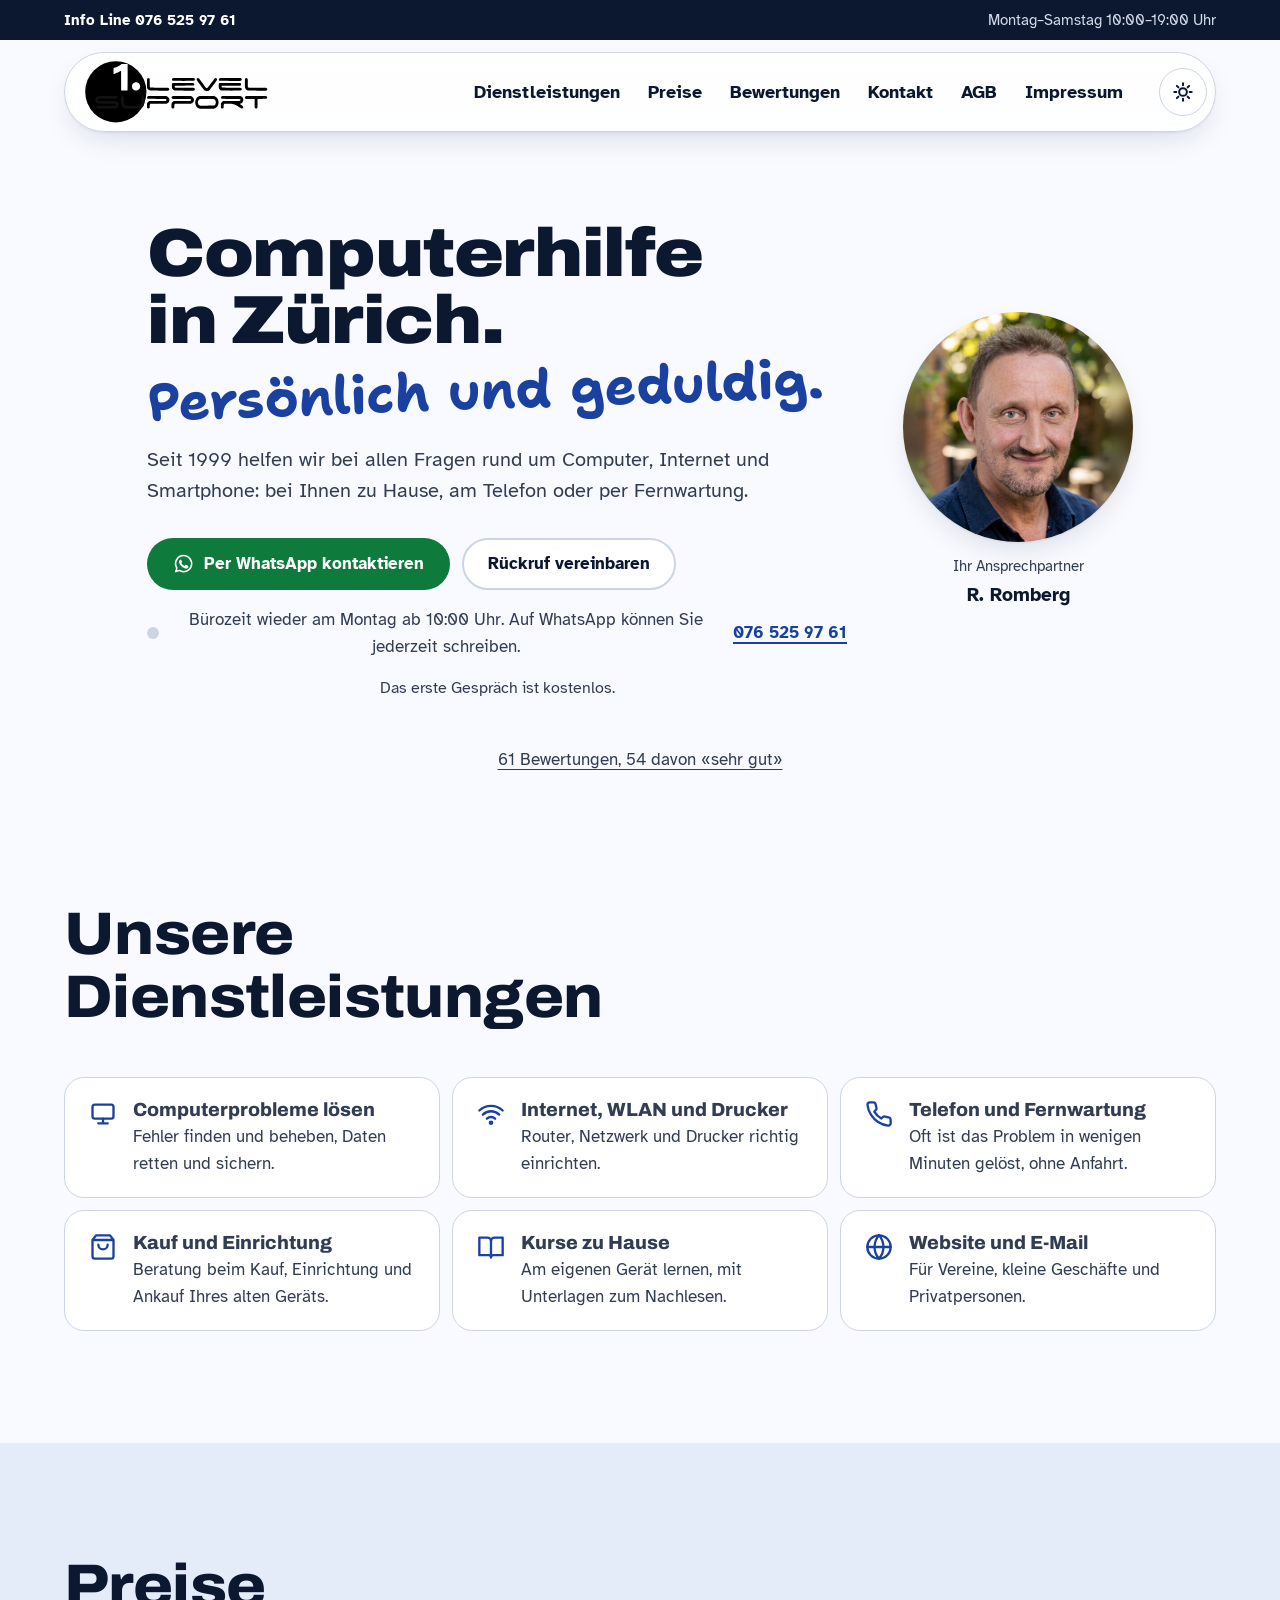
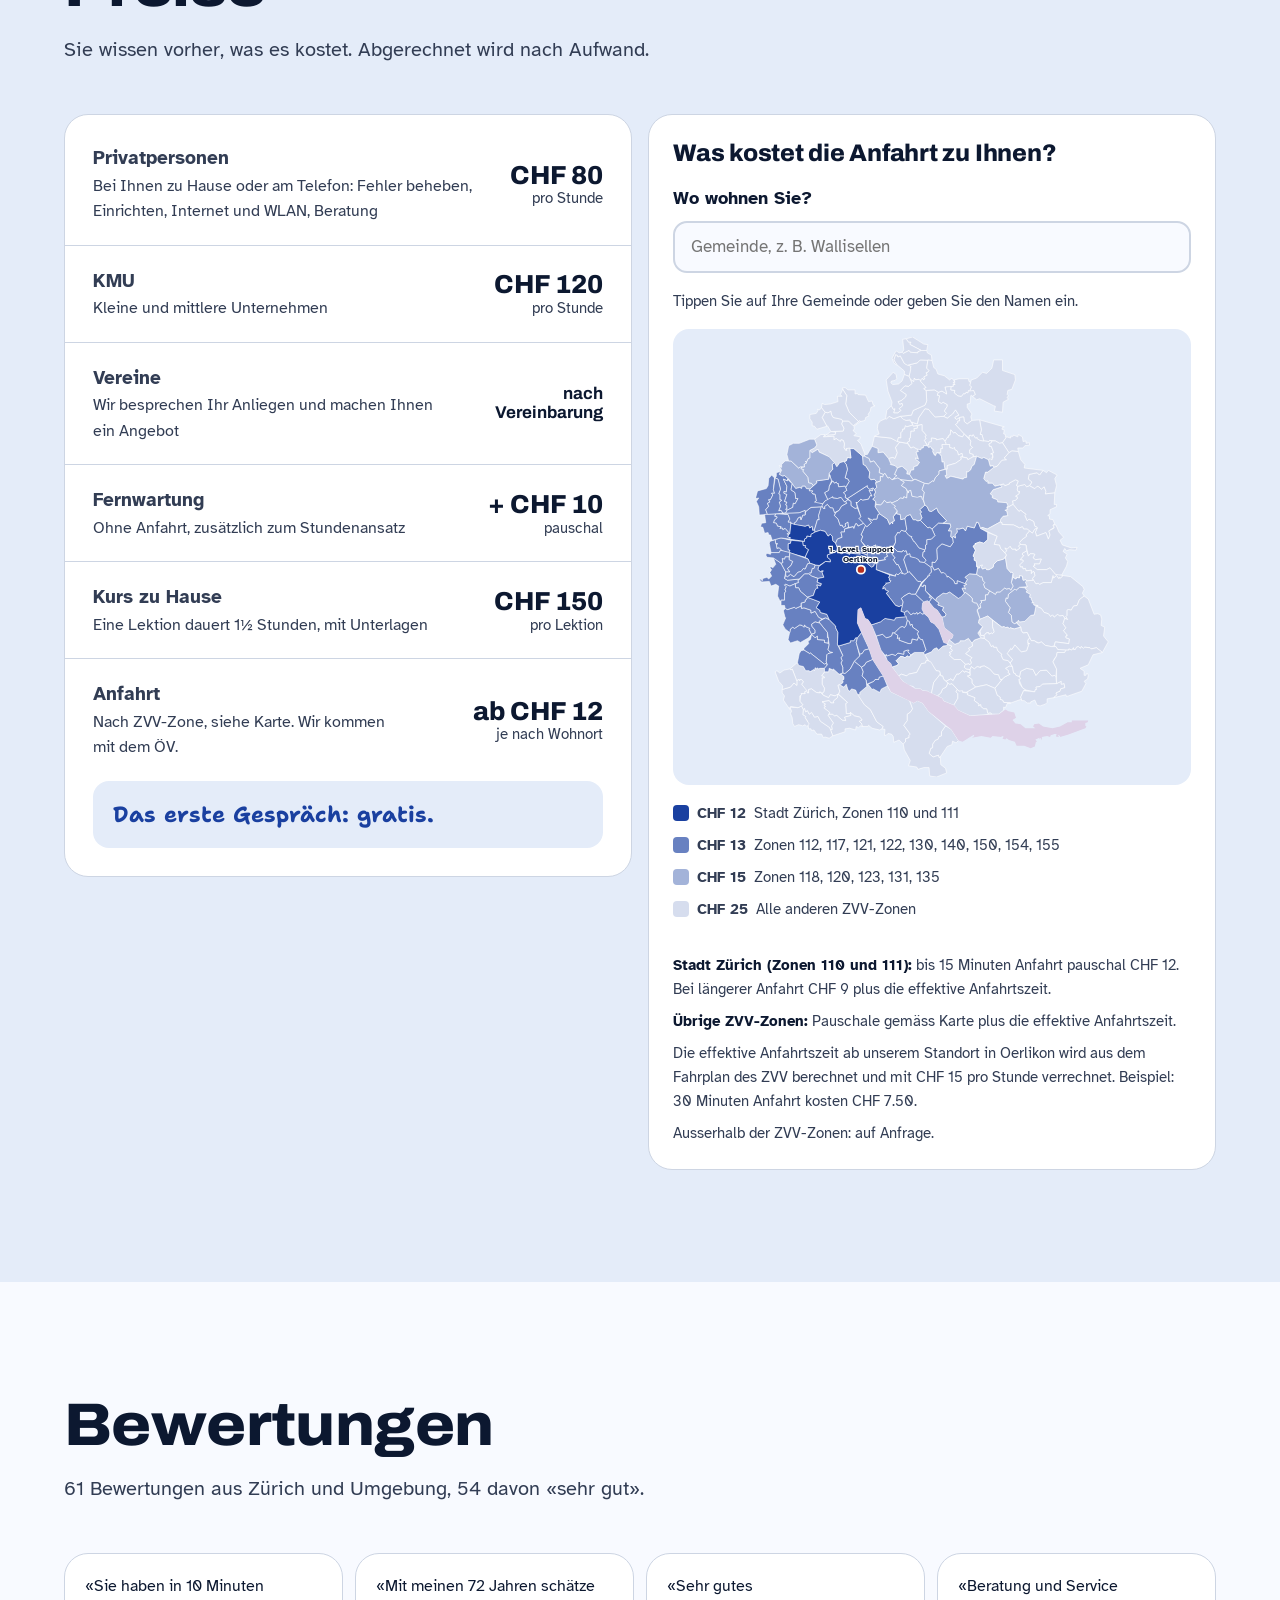
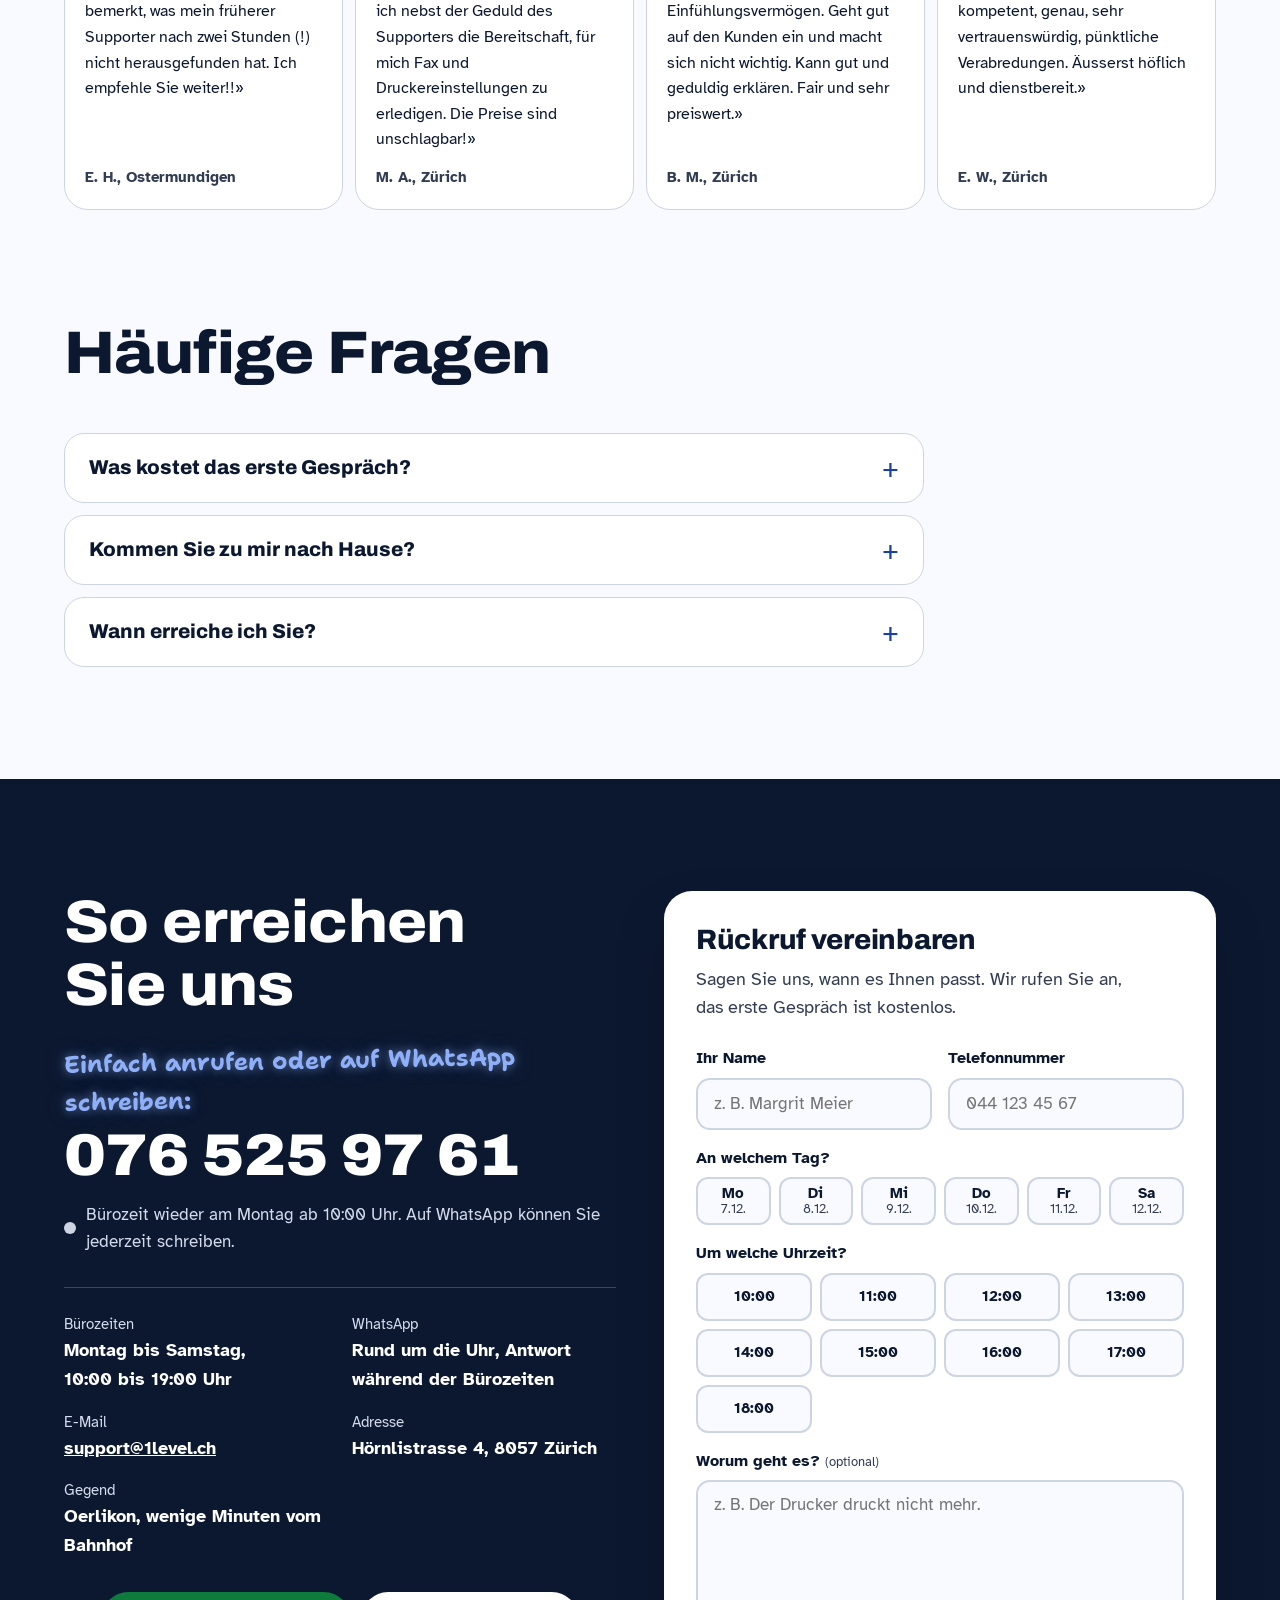
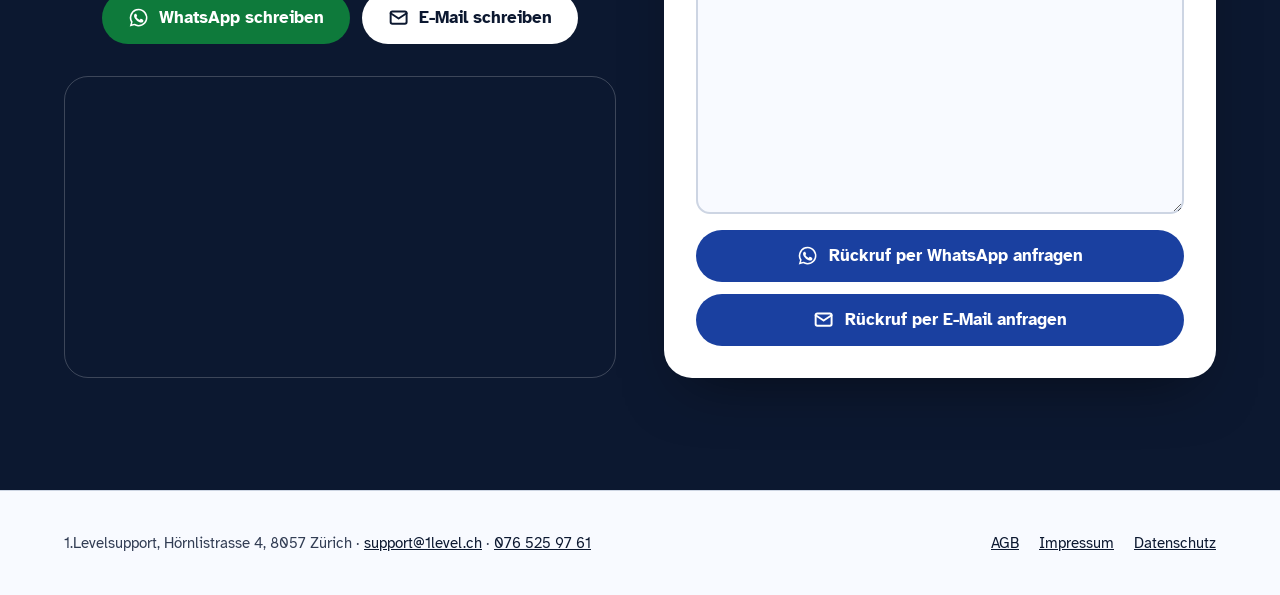
==== commit 626397f9: "Favicon: bigger "1." centred on the green disc The "1." now fills the disc (scaled 1.5x and centred)" ====
--- a/index.html
+++ b/index.html
@@ -13,7 +13,7 @@
 <meta property="og:image" content="https://www.1level.ch/img/rolf-portrait.jpg">
 <meta name="theme-color" content="#0c1830">
 <script>try{var t=localStorage.getItem('theme');if(t==='dark'||t==='light')document.documentElement.setAttribute('data-theme',t)}catch(e){}</script>
-<link rel="icon" href="favicon-2026-11-12.svg" type="image/svg+xml">
+<link rel="icon" href="favicon-2026-11-12b.svg" type="image/svg+xml">
 <link rel="preload" href="fonts/Archivo-400-900.woff2" as="font" type="font/woff2" crossorigin="anonymous">
 <link rel="stylesheet" href="site.css">
 <script type="application/ld+json">
@@ -34,7 +34,7 @@
   <div class="wrap">
     <div class="bar">
       <a class="logo" href="#top" aria-label="1.Level Support, zum Seitenanfang">
-        <svg viewBox="0 0 474 161" aria-hidden="true"><defs><clipPath id="logo-in"><circle cx="80" cy="80" r="79.5"/></clipPath><path id="logo-txt" d="M163.9,123.5C163.6,123.3 163.1,123.1 162.8,123.0C162.3,122.9 162.1,122.7 161.6,121.7L161.0,120.6L161.0,115.4L161.1,110.2L161.8,108.8C162.7,106.9 164.0,105.7 165.9,104.7L167.2,103.9L188.3,103.8L209.4,103.8L210.3,103.3C211.9,102.3 212.2,101.2 211.4,99.9C211.0,99.3 210.8,99.1 209.9,98.8C209.0,98.5 208.5,98.5 186.9,98.5C165.1,98.5 164.8,98.5 163.8,98.2C162.5,97.7 162.4,97.7 161.6,96.5C160.8,95.4 160.8,94.6 161.5,93.2C162.0,92.4 162.2,92.1 162.5,92.0C162.8,91.9 163.2,91.7 163.5,91.5L164.1,91.1L186.5,91.0C200.7,91.0 209.4,91.1 210.2,91.2C211.6,91.3 213.4,92.0 214.6,92.7C215.9,93.5 217.4,95.3 218.2,96.9C218.9,98.2 219.0,98.6 219.1,99.9C219.2,102.1 219.0,103.9 218.3,105.2C217.6,106.5 216.9,107.6 216.1,108.3C215.6,108.8 213.9,110.0 213.7,110.0C213.6,110.0 213.2,110.2 212.7,110.5L211.9,110.9L191.2,111.0C175.9,111.1 170.3,111.1 170.1,111.3C169.6,111.5 169.1,112.1 168.7,112.9C168.3,113.6 168.2,113.7 168.2,117.2L168.1,120.9L167.5,121.9C167.1,122.6 166.8,122.9 166.5,122.9C166.3,123.0 165.7,123.2 165.3,123.4C164.4,123.9 164.5,123.9 163.9,123.5ZM296.9,123.4C296.1,123.2 295.2,122.9 294.9,122.7C294.6,122.6 294.2,122.3 293.9,122.2C292.6,121.5 289.0,117.9 289.0,117.2C289.0,117.1 288.8,116.8 288.5,116.4C288.2,116.0 288.0,115.6 288.0,115.5C288.0,115.4 287.8,114.8 287.5,114.2C287.2,113.7 287.0,113.1 287.0,112.8C287.0,112.6 286.8,111.7 286.6,110.9C286.2,109.7 286.2,109.1 286.2,107.4C286.2,105.9 286.3,105.0 286.4,104.4C286.6,104.0 286.8,103.0 286.9,102.3C287.1,101.6 287.3,100.9 287.5,100.6C287.7,100.4 287.9,100.0 287.9,99.7C288.0,99.5 288.3,98.9 288.5,98.5C288.8,98.1 289.0,97.7 289.0,97.6C289.0,97.2 292.6,93.5 293.4,93.1C293.7,92.9 294.1,92.7 294.2,92.5C294.4,92.3 295.0,92.1 295.4,91.9C295.9,91.8 296.6,91.6 296.9,91.4C297.6,91.1 298.5,91.1 316.6,91.1C334.7,91.1 335.6,91.1 336.1,91.4C336.5,91.6 337.1,91.8 337.5,91.9C337.9,92.1 338.5,92.3 338.8,92.6C339.1,92.8 339.5,93.0 339.5,93.0C340.2,93.0 343.4,96.4 344.1,97.8C344.3,98.2 344.6,98.5 344.7,98.6C344.8,98.6 344.9,99.0 345.0,99.4C345.1,99.8 345.3,100.3 345.5,100.5C345.7,100.7 345.9,101.4 346.0,102.0C346.1,102.6 346.3,103.6 346.5,104.2C346.8,105.0 346.8,105.8 346.8,107.5C346.8,108.7 346.8,109.8 346.7,110.1C346.6,110.3 346.4,111.2 346.2,112.1C346.0,112.9 345.7,114.0 345.4,114.4C345.2,114.9 345.0,115.3 345.0,115.5C345.0,115.6 344.8,116.0 344.6,116.2C344.4,116.5 344.1,117.0 343.9,117.3C343.8,117.7 343.0,118.7 342.1,119.5C340.3,121.4 340.0,121.6 339.0,122.1C338.6,122.3 338.1,122.6 337.8,122.8C337.6,122.9 337.3,123.0 337.2,123.0C337.0,123.0 336.4,123.2 335.9,123.4L334.9,123.8L316.7,123.8L298.4,123.8L296.9,123.4ZM406.7,123.4C406.3,123.2 405.7,123.0 405.4,122.9C405.1,122.9 404.8,122.7 404.6,122.6C404.5,122.4 404.2,122.2 403.9,122.1C403.6,121.9 403.3,121.6 403.1,121.5C402.9,121.3 402.5,121.0 402.2,120.8C401.9,120.6 401.3,120.2 401.0,120.0C400.7,119.8 400.1,119.4 399.8,119.2C399.5,119.0 399.0,118.7 398.8,118.5C397.5,117.6 396.5,117.0 396.4,117.0C396.3,117.0 395.9,116.8 395.5,116.5C395.1,116.2 394.6,116.0 394.5,116.0C394.3,116.0 393.9,115.8 393.6,115.5C393.3,115.2 392.7,115.0 392.4,114.9C392.2,114.8 391.7,114.6 391.3,114.4C391.0,114.2 390.6,114.0 390.5,114.0C390.3,114.0 389.9,113.8 389.4,113.6C389.0,113.3 388.2,113.1 387.8,113.0C387.3,112.9 386.6,112.7 386.3,112.5C386.0,112.3 385.2,112.1 384.5,112.0C383.9,111.9 382.9,111.7 382.3,111.6C380.4,111.1 377.7,111.0 369.9,111.0L362.2,111.1L361.6,111.6C361.3,111.9 360.8,112.5 360.6,112.9C360.2,113.7 360.2,113.9 360.2,117.1L360.2,120.4L359.6,121.6C359.1,122.6 358.9,122.8 358.6,122.9C358.3,123.0 357.8,123.2 357.5,123.4C356.8,123.7 356.1,123.8 355.9,123.5C355.9,123.4 355.5,123.2 355.0,123.1C354.3,122.9 354.1,122.7 353.6,121.9C352.8,120.7 352.8,119.9 352.9,114.7L352.9,110.5L353.7,109.0C354.7,107.0 356.0,105.6 357.9,104.6L359.2,103.9L380.2,103.8L401.2,103.8L402.1,103.3C403.1,102.8 403.8,101.8 403.8,101.2C403.8,100.9 403.6,100.4 403.3,99.9C402.3,98.5 404.4,98.6 378.9,98.5C358.5,98.4 356.3,98.4 355.5,98.1C354.4,97.8 354.0,97.4 353.4,96.3C352.8,95.1 352.9,94.3 353.5,93.1C353.9,92.3 354.2,92.0 354.6,91.9C354.9,91.8 355.3,91.6 355.6,91.4C356.1,91.1 356.4,91.1 378.5,91.0C392.7,91.0 401.4,91.1 402.2,91.2C404.4,91.4 406.5,92.4 408.0,93.8C408.8,94.6 410.0,96.2 410.0,96.5C410.0,96.6 410.2,97.1 410.5,97.7L411.0,98.8L411.0,101.4C410.9,103.8 410.9,104.0 410.5,104.7C410.2,105.2 410.0,105.7 410.0,105.8C410.0,106.2 407.6,109.0 407.3,109.0C407.2,109.0 406.9,109.2 406.6,109.4C405.9,110.0 404.3,110.7 403.2,110.9C402.1,111.0 401.7,111.4 402.0,111.7C402.1,111.9 402.4,112.0 402.6,112.1C403.0,112.2 404.8,113.4 406.8,115.0C407.4,115.4 408.1,115.9 408.3,116.0C409.0,116.5 410.5,118.2 410.8,118.8C411.1,119.5 411.1,120.6 410.8,121.1C410.7,121.3 410.4,121.8 410.2,122.1C409.9,122.7 409.7,122.9 409.2,123.0C408.9,123.1 408.4,123.3 408.1,123.5C407.5,123.9 407.6,123.9 406.7,123.4ZM31.7,123.3C30.2,122.8 30.3,122.8 29.6,121.6C28.8,120.2 28.8,119.7 29.6,118.3C30.3,117.3 30.3,117.2 31.5,116.8L32.8,116.4L55.1,116.3L77.4,116.3L78.5,115.9C79.6,115.6 79.6,115.6 80.0,114.6C80.3,113.7 80.3,113.7 80.1,113.0C79.7,112.1 79.4,111.7 78.8,111.4C78.3,111.1 76.3,111.1 56.2,111.0C36.1,110.9 34.2,110.9 33.8,110.6C33.6,110.5 33.1,110.3 32.7,110.2C31.9,110.0 30.5,109.0 29.6,108.2C29.0,107.5 27.8,105.9 27.8,105.6C27.8,105.6 27.6,105.2 27.4,104.9C27.1,104.4 26.9,103.9 26.8,102.7C26.6,100.6 26.9,98.2 27.3,97.6C27.5,97.3 27.7,96.8 27.8,96.5C28.0,95.8 30.5,93.0 30.9,93.0C31.1,93.0 31.4,92.8 31.6,92.6C32.1,92.1 33.8,91.5 34.8,91.5C35.0,91.5 35.4,91.4 35.7,91.2C36.0,91.0 39.4,91.0 58.8,91.0L81.6,91.0L82.2,91.4C82.5,91.6 82.9,91.8 83.1,91.8C83.6,91.8 84.1,92.3 84.7,93.4C85.5,94.9 85.4,95.5 84.0,97.0C83.3,97.8 83.1,98.0 82.2,98.1C81.5,98.3 75.1,98.3 58.9,98.3L36.5,98.3L35.5,98.8C35.0,99.1 34.5,99.4 34.4,99.6C34.2,99.7 34.1,100.3 34.1,100.9C34.0,101.9 34.0,102.1 34.3,102.5C34.5,102.8 34.8,103.0 34.9,103.0C34.9,103.0 35.2,103.2 35.5,103.4L36.0,103.8L58.1,103.8L80.1,103.9L80.9,104.4C81.4,104.6 82.0,104.9 82.2,104.9C82.5,105.0 83.3,105.7 84.2,106.6C86.9,109.2 87.6,111.2 87.2,115.2C87.1,116.8 87.0,117.3 86.6,117.8C86.4,118.1 86.2,118.6 86.1,118.8C85.8,119.5 83.7,121.6 83.0,122.0C82.7,122.2 82.2,122.5 82.0,122.7C81.8,122.8 80.9,123.1 80.1,123.3C78.7,123.6 76.8,123.6 55.7,123.6L32.8,123.6L31.7,123.3ZM106.0,123.6C105.9,123.5 105.2,123.4 104.4,123.3C103.6,123.1 102.7,122.9 102.5,122.7C102.3,122.5 101.7,122.2 101.3,122.0C100.8,121.8 99.9,121.1 99.0,120.1C97.3,118.5 96.6,117.5 96.0,116.3C95.8,115.9 95.5,115.4 95.3,115.2C95.1,115.0 94.9,114.4 94.8,113.8C94.7,113.2 94.5,112.5 94.3,112.3C93.8,111.6 93.6,108.7 93.7,100.8C93.8,93.5 93.8,93.5 94.7,92.5C95.2,92.0 96.8,91.4 97.6,91.6C98.5,91.7 99.6,92.0 99.8,92.2C99.9,92.3 100.0,92.6 100.1,93.0C100.2,93.3 100.4,93.9 100.6,94.3L101.0,95.0L101.0,101.9C101.0,109.5 101.1,111.2 101.6,111.7C101.8,111.9 102.0,112.3 102.1,112.6C102.7,114.0 104.8,115.7 106.2,115.9C106.6,116.0 107.1,116.1 107.3,116.2C108.0,116.5 140.3,116.3 141.5,116.0C142.5,115.7 143.0,115.4 144.6,113.8C145.5,113.0 145.8,112.5 146.2,111.4L146.8,110.1L146.8,102.1C146.9,94.4 146.9,94.2 147.3,93.7C147.5,93.5 147.7,93.1 147.7,92.8C147.9,92.2 148.1,92.0 148.7,91.9C149.0,91.9 149.5,91.7 149.9,91.5C150.4,91.3 150.6,91.3 151.1,91.5C151.5,91.7 152.0,91.9 152.3,91.9C152.9,92.0 153.1,92.2 153.2,92.9C153.3,93.2 153.5,93.6 153.7,93.8C154.1,94.2 154.1,94.3 154.1,99.8C154.2,102.9 154.1,106.7 154.1,108.3C154.0,111.0 153.9,111.2 153.6,111.7C153.2,112.0 153.1,112.3 153.2,112.9C153.2,114.0 153.2,114.1 152.8,114.6C152.5,114.9 152.3,115.3 152.3,115.6C152.3,115.9 152.1,116.2 151.8,116.5C151.6,116.7 151.3,117.2 151.2,117.5C151.2,117.8 151.0,118.0 150.6,118.2C150.4,118.3 150.2,118.4 150.2,118.5C150.2,119.0 147.0,121.8 146.2,122.1C146.0,122.1 145.6,122.4 145.3,122.6C145.0,122.9 144.5,123.0 143.6,123.2C143.0,123.2 142.1,123.4 141.7,123.5C140.9,123.7 106.1,123.8 106.0,123.6ZM227.0,123.2C225.8,122.7 225.3,122.2 224.8,120.6C224.5,119.6 224.5,119.3 224.5,116.0C224.6,111.5 224.8,110.1 225.6,108.6C226.4,107.0 228.0,105.4 229.7,104.6L230.9,103.9L251.8,103.9L272.8,103.8L273.8,103.4C274.6,103.0 274.8,102.8 275.1,102.2C275.6,101.3 275.6,101.1 275.1,100.0C274.8,99.3 274.7,99.1 274.1,99.0C273.7,98.9 273.2,98.7 273.0,98.7C272.8,98.6 264.4,98.5 250.6,98.5L228.6,98.5L227.4,98.1C226.4,97.8 226.1,97.6 225.6,97.0C224.7,95.9 224.6,94.2 225.4,92.7C225.5,92.5 226.1,92.1 226.9,91.7L228.3,91.0L250.5,91.0C262.7,91.0 273.3,91.1 274.0,91.2C276.1,91.4 278.1,92.3 279.7,93.9C280.7,94.8 282.0,96.6 282.0,97.0C282.0,97.1 282.2,97.7 282.4,98.1C282.8,98.9 282.8,99.2 282.8,101.1C282.8,103.0 282.8,103.2 282.3,104.4C282.0,105.2 281.6,106.1 281.4,106.5C280.8,107.4 279.4,108.8 278.7,109.2C278.4,109.4 278.0,109.7 277.8,109.8C277.6,109.9 276.9,110.2 276.2,110.5L275.0,111.0L254.6,111.0L234.2,111.0L233.5,111.5C232.1,112.6 232.1,112.5 232.0,116.9C231.9,120.3 231.9,120.8 231.6,121.1C231.5,121.3 231.2,121.7 231.1,122.1C230.9,122.6 230.8,122.8 230.2,123.0C229.7,123.1 229.3,123.3 229.1,123.5C228.6,123.7 228.3,123.7 227.0,123.2ZM443.3,123.3C443.0,123.2 442.6,123.0 442.5,123.0C441.9,123.0 441.4,122.3 440.9,121.0L440.5,119.7L440.5,109.5L440.5,99.2L440.1,98.9L439.7,98.5L429.2,98.5L418.6,98.5L417.5,98.1C416.5,97.7 416.4,97.7 415.8,96.6C414.9,95.1 414.9,94.5 415.7,93.1C416.1,92.4 416.4,92.1 416.8,91.9C417.0,91.8 417.5,91.6 417.7,91.4C418.2,91.1 418.5,91.1 444.0,91.0L469.7,91.0L471.1,91.7C472.4,92.3 472.5,92.3 472.8,93.3C473.2,94.3 473.2,94.7 473.0,95.8C472.7,97.1 472.0,97.7 470.5,98.2C469.4,98.5 469.0,98.5 458.9,98.5C449.2,98.5 448.4,98.5 448.2,98.8C448.0,99.0 448.0,101.4 448.0,109.6L448.0,120.1L447.5,121.2C446.8,122.7 446.6,122.9 445.8,123.1C445.5,123.1 445.1,123.3 445.0,123.4C444.7,123.8 444.0,123.7 443.3,123.3ZM334.7,115.8C334.9,115.7 335.5,115.4 335.9,115.2C336.6,114.8 338.0,113.5 338.0,113.3C338.0,113.2 338.2,112.9 338.4,112.6C339.0,111.9 339.8,108.7 339.7,107.2C339.7,105.8 338.9,103.0 338.2,102.0C337.5,100.8 337.0,100.4 336.4,100.0C336.1,99.9 335.8,99.7 335.6,99.5C335.4,99.3 334.6,99.0 333.8,98.8C332.5,98.5 331.8,98.5 316.5,98.5C301.2,98.5 300.5,98.5 299.2,98.8C298.4,99.0 297.6,99.3 297.4,99.4C297.2,99.6 296.8,99.8 296.5,100.1C295.3,100.9 294.2,102.5 293.9,104.0C293.2,106.8 293.2,107.3 293.5,108.9C293.7,110.6 294.2,112.1 294.6,112.6C294.8,112.9 295.0,113.2 295.0,113.3C295.0,113.5 296.4,114.8 297.0,115.1C297.3,115.2 297.7,115.5 297.9,115.6C298.0,115.7 298.5,115.9 298.9,116.0C299.4,116.1 307.5,116.1 317.0,116.1C332.0,116.1 334.3,116.1 334.7,115.8ZM316.0,78.4C315.9,78.3 315.2,78.2 314.6,78.1C313.1,78.0 312.2,77.6 310.3,76.2C309.8,75.8 309.2,75.3 309.0,75.0C308.9,74.8 308.6,74.4 308.3,74.1C308.1,73.8 307.7,73.3 307.5,73.0C307.3,72.7 306.9,72.2 306.6,71.8C306.3,71.5 305.8,70.8 305.4,70.2C305.1,69.7 304.6,69.2 304.5,69.0C304.4,68.8 304.0,68.4 303.7,68.0C303.4,67.6 302.8,66.8 302.4,66.2C302.0,65.7 301.4,64.9 301.2,64.6C301.0,64.2 300.2,63.2 299.5,62.3C298.8,61.4 298.1,60.5 298.0,60.3C297.9,60.1 297.2,59.2 296.5,58.3C295.8,57.4 295.1,56.5 295.0,56.3C294.9,56.1 294.2,55.2 293.5,54.3C292.8,53.4 292.1,52.5 292.0,52.3C291.9,52.1 291.4,51.5 291.0,50.9C289.7,49.1 289.5,48.2 290.4,46.4C290.9,45.4 291.1,45.2 291.4,45.1C291.7,45.0 292.3,44.8 292.7,44.6C293.1,44.3 293.6,44.2 293.8,44.2C294.1,44.2 295.4,44.9 296.0,45.4C296.3,45.7 298.2,48.1 299.0,49.3C299.1,49.5 299.8,50.4 300.5,51.3C301.2,52.2 301.9,53.1 302.0,53.3C302.1,53.5 302.8,54.4 303.5,55.3C304.2,56.2 304.9,57.1 305.0,57.3C305.1,57.5 305.8,58.4 306.5,59.3C307.2,60.2 307.9,61.1 308.0,61.3C308.1,61.5 308.8,62.4 309.5,63.3C310.2,64.2 310.9,65.1 311.0,65.3C311.5,66.0 313.3,68.3 313.9,69.0C314.6,69.8 315.9,70.7 316.4,70.7C317.1,70.7 318.9,69.2 320.0,67.7C320.2,67.4 320.5,67.0 320.5,67.0C320.6,67.0 320.9,66.4 321.4,65.8C322.3,64.5 323.2,63.4 323.4,63.1C323.5,63.0 323.9,62.4 324.4,61.8C325.4,60.5 326.2,59.4 326.4,59.1C326.5,59.0 326.9,58.4 327.4,57.8C328.4,56.5 329.2,55.4 329.4,55.1C329.5,55.0 329.9,54.4 330.4,53.8C331.4,52.5 332.2,51.4 332.4,51.1C332.5,51.0 332.9,50.4 333.4,49.8C334.2,48.7 335.8,46.7 336.6,45.7C337.0,45.2 338.7,44.2 339.2,44.2C339.3,44.2 339.7,44.3 340.0,44.5C340.3,44.6 340.9,44.9 341.2,45.0C341.7,45.1 341.9,45.4 342.2,45.9C342.4,46.2 342.7,46.7 342.8,46.9C343.4,48.0 342.8,49.8 340.5,52.7C338.5,55.3 338.4,55.5 338.1,56.1C337.9,56.4 337.4,57.0 336.9,57.6C336.5,58.2 335.8,59.0 335.5,59.5C335.2,60.0 334.5,60.8 334.1,61.4C333.6,62.0 333.0,62.7 332.7,63.2C332.5,63.6 332.1,64.1 332.0,64.3C331.9,64.5 331.2,65.4 330.5,66.3C329.8,67.2 329.1,68.1 329.0,68.3C328.9,68.5 328.2,69.4 327.4,70.4C326.7,71.4 325.7,72.7 325.3,73.2C324.3,74.6 322.2,76.7 321.5,77.0C321.2,77.1 320.7,77.4 320.4,77.6C319.9,77.9 319.3,78.0 318.4,78.1C317.7,78.2 316.9,78.4 316.7,78.4C316.4,78.5 316.1,78.4 316.0,78.4ZM169.7,76.8C168.6,76.7 166.3,75.9 165.9,75.5C165.7,75.3 165.4,75.1 165.1,74.9C164.5,74.6 163.2,73.4 162.7,72.7C162.2,71.8 161.3,70.0 161.2,69.3C161.0,68.8 161.0,64.8 161.0,57.8L161.1,47.1L161.6,46.1C162.1,45.3 162.3,45.2 163.1,44.9C163.6,44.8 164.0,44.6 164.1,44.5C164.2,44.3 165.0,44.3 165.4,44.6C165.6,44.7 166.0,44.9 166.4,45.0C166.9,45.1 167.1,45.3 167.5,46.1L168.1,47.1L168.2,57.0L168.3,66.9L168.7,67.7C168.9,68.1 169.2,68.6 169.2,68.7C169.2,68.8 169.7,69.0 170.2,69.1C171.0,69.4 173.0,69.4 193.3,69.5C213.5,69.6 215.7,69.6 216.5,69.9C217.0,70.0 217.6,70.3 217.8,70.5C218.4,71.1 219.0,72.5 219.0,73.3C219.0,74.3 218.1,75.8 217.4,76.1C217.1,76.2 216.6,76.4 216.3,76.6L215.7,77.0L193.1,77.0C180.6,77.0 170.1,76.9 169.7,76.8ZM233.3,76.8C231.1,76.2 230.3,75.8 228.8,74.4C227.9,73.5 227.2,72.7 227.0,72.2C226.8,71.8 226.5,71.3 226.4,71.1C225.9,70.6 225.6,67.5 225.6,63.7C225.6,60.2 225.8,58.7 226.2,58.2C226.3,58.1 226.7,57.8 227.1,57.5L227.9,57.0L254.3,57.0L280.8,57.0L281.8,57.5C282.7,58.0 282.9,58.2 283.4,59.2C283.7,59.9 284.0,60.5 284.0,60.6C284.0,61.0 282.8,63.1 282.4,63.4C282.1,63.6 281.7,63.8 281.3,63.9C280.9,64.1 274.7,64.1 257.0,64.2C233.8,64.2 233.3,64.2 233.2,64.5C232.9,65.0 233.0,67.8 233.2,68.3C233.4,68.6 233.8,68.9 234.3,69.1L235.1,69.5L258.3,69.5L281.5,69.5L282.7,69.9C284.2,70.3 284.7,70.8 285.1,72.2L285.5,73.3L285.2,74.2C284.7,75.6 284.7,75.6 283.3,76.3L282.0,77.0L257.9,77.0C243.3,77.0 233.7,76.9 233.3,76.8ZM355.1,76.8C354.1,76.7 352.3,75.9 351.2,75.1C349.9,74.1 348.3,71.9 347.9,70.6C347.8,70.1 347.6,69.3 347.4,68.8C347.2,68.1 347.2,67.0 347.2,63.7C347.2,59.7 347.2,59.5 347.5,58.8C347.8,58.4 348.2,57.9 348.6,57.6L349.4,57.1L376.1,57.1L402.9,57.1L403.9,57.7C404.7,58.3 404.8,58.4 405.2,59.5C405.5,60.7 405.5,60.7 405.3,61.6C404.8,62.8 404.6,63.1 403.7,63.6L402.9,64.1L379.0,64.2C358.1,64.2 355.1,64.3 355.0,64.5C354.8,64.8 354.8,67.7 355.0,68.3C355.1,68.7 355.4,68.9 355.9,69.1C356.5,69.4 357.8,69.4 380.2,69.5C406.6,69.6 405.0,69.5 406.1,70.8C406.8,71.5 407.2,73.0 407.1,73.7C406.8,74.8 406.2,75.8 405.4,76.2C404.9,76.3 404.4,76.6 404.2,76.8C403.8,77.0 400.5,77.0 379.8,77.0C366.7,77.0 355.5,76.9 355.1,76.8ZM424.0,76.8C423.5,76.8 422.9,76.6 422.6,76.5C422.3,76.3 421.8,76.2 421.6,76.1C421.3,76.0 420.7,75.8 420.4,75.5C420.1,75.2 419.7,75.0 419.6,75.0C419.4,75.0 417.0,72.6 417.0,72.4C417.0,72.3 416.8,72.0 416.6,71.6C416.3,71.2 415.9,70.2 415.6,69.1L415.2,67.3L415.2,57.6L415.3,47.9L415.7,46.9C415.9,46.4 416.3,45.7 416.5,45.5C416.9,45.2 418.7,44.3 419.1,44.3C419.3,44.3 419.7,44.5 421.2,45.2C421.4,45.3 421.7,45.6 421.8,45.8C421.9,46.1 422.2,46.6 422.4,47.1L422.8,48.0L422.8,57.5C422.8,66.4 422.9,67.1 423.1,67.8C423.5,68.6 423.8,68.8 424.9,69.2C425.7,69.5 426.4,69.5 447.6,69.5C469.5,69.5 469.5,69.5 470.7,69.9C471.4,70.1 472.1,70.4 472.3,70.5C472.8,71.1 473.6,73.1 473.3,73.5C473.2,73.7 473.1,74.2 473.0,74.6C472.8,75.6 472.6,75.8 471.1,76.5L469.9,77.0L447.4,77.0C435.0,77.0 424.5,76.9 424.0,76.8ZM228.9,51.6C228.7,51.5 228.2,51.2 227.8,51.1C226.6,50.7 225.8,49.4 225.8,48.0C225.8,46.7 226.6,45.3 227.6,45.0C228.0,44.9 228.5,44.7 228.8,44.5C229.3,44.2 230.2,44.2 255.6,44.2C280.6,44.2 281.9,44.2 282.4,44.5C282.7,44.6 283.3,44.9 283.7,45.0C284.5,45.4 284.8,45.8 285.2,47.1C285.4,47.8 285.4,48.2 285.2,48.9C284.8,50.2 284.5,50.6 283.7,51.0C283.3,51.1 282.7,51.4 282.4,51.5C281.9,51.8 280.6,51.8 255.6,51.8C232.7,51.8 229.2,51.8 228.9,51.6ZM350.4,51.5C350.1,51.3 349.5,51.1 349.2,51.0C348.6,50.8 348.4,50.7 348.1,50.0C348.0,49.6 347.7,49.1 347.6,48.8C347.2,48.1 347.2,47.9 348.2,45.8C348.3,45.6 348.6,45.3 348.8,45.2C349.1,45.1 349.6,44.8 350.1,44.6L351.0,44.2L377.2,44.2L403.4,44.2L404.2,44.6C404.7,44.8 405.3,45.0 405.5,45.1C406.2,45.2 407.1,46.8 407.1,48.0C407.1,49.2 406.2,50.8 405.5,50.9C405.3,51.0 404.7,51.2 404.2,51.4L403.4,51.8L377.2,51.8C351.5,51.8 350.9,51.8 350.4,51.5Z"/></defs><circle class="logo-disc" cx="80" cy="80" r="79.5" fill="#A1BF36"/><path class="logo-one" fill="#fff" d="M94.0,76.6C93.9,76.4 93.8,69.8 93.8,51.0C93.8,29.6 93.8,25.5 93.6,25.4C93.3,25.1 92.0,25.7 91.2,26.4C90.9,26.6 90.6,26.8 90.4,26.8C90.3,26.8 90.1,27.0 89.9,27.2C89.7,27.4 89.2,27.7 88.8,27.9C88.3,28.1 87.8,28.4 87.7,28.6C87.6,28.7 87.4,28.8 87.3,28.8C87.1,28.8 86.7,29.1 86.3,29.3C85.9,29.6 85.5,29.8 85.3,29.8C85.2,29.8 84.8,30.0 84.4,30.2C84.1,30.5 83.5,30.7 83.2,30.8C82.8,30.9 82.1,31.2 81.7,31.4C81.3,31.6 80.8,31.8 80.5,31.8C80.3,31.8 79.6,32.1 79.1,32.3C78.5,32.6 77.8,32.8 77.6,32.8C77.3,32.8 76.6,33.1 76.1,33.3C75.1,33.8 74.4,34.0 74.2,33.7C74.2,33.6 74.1,30.1 74.1,26.0C74.2,17.8 74.1,18.2 75.2,18.2C75.5,18.2 76.1,18.0 76.5,17.8C76.9,17.5 77.6,17.3 78.1,17.2C78.5,17.1 79.3,16.8 79.7,16.6C80.2,16.4 80.7,16.2 80.9,16.2C81.1,16.2 81.7,15.9 82.3,15.7C82.8,15.4 83.4,15.2 83.5,15.2C83.6,15.2 84.1,14.9 84.5,14.7C84.9,14.4 85.3,14.2 85.5,14.2C85.6,14.2 86.1,13.9 86.5,13.7C86.9,13.4 87.3,13.2 87.5,13.2C87.7,13.2 88.0,13.0 88.3,12.8C88.5,12.6 89.1,12.2 89.4,12.0C89.8,11.8 90.2,11.6 90.3,11.4C90.4,11.3 90.6,11.2 90.7,11.2C90.9,11.2 91.2,11.0 91.5,10.7C91.8,10.5 92.3,10.1 92.7,9.9C93.0,9.7 93.8,9.2 94.4,8.7L95.6,7.9L103.1,7.9C107.2,7.8 110.6,7.9 110.7,8.0C110.9,8.1 110.9,76.4 110.7,76.7C110.7,76.8 107.4,76.8 102.4,76.8C95.7,76.8 94.2,76.8 94.0,76.6ZM131.2,76.7C130.7,76.6 129.9,76.4 129.5,76.2C129.1,76.0 128.6,75.8 128.3,75.8C128.1,75.8 127.6,75.6 127.2,75.3C126.9,75.1 126.6,74.8 126.5,74.8C126.1,74.8 123.3,71.8 123.1,71.2C123.0,70.9 122.8,70.3 122.6,69.9C122.2,69.2 122.2,68.9 122.2,66.0C122.2,63.1 122.2,62.8 122.6,62.1C122.8,61.7 123.0,61.1 123.1,60.8C123.3,60.2 126.1,57.2 126.5,57.2C126.6,57.2 126.9,56.9 127.2,56.7C127.6,56.4 128.1,56.2 128.3,56.2C128.6,56.2 129.1,56.0 129.5,55.8C131.1,55.1 133.9,55.1 135.9,55.9C136.3,56.0 136.7,56.2 136.9,56.2C137.1,56.2 137.5,56.3 137.8,56.6C138.0,56.8 138.5,57.1 138.8,57.2C139.7,57.7 141.2,59.3 142.0,60.8C142.7,62.1 142.8,62.5 143.0,64.2C143.2,65.7 143.2,66.3 143.0,67.8C142.8,69.5 142.7,69.9 142.0,71.2C141.2,72.7 139.7,74.3 138.8,74.8C138.5,74.9 138.0,75.2 137.8,75.4C137.5,75.7 137.2,75.8 137.0,75.8C136.8,75.8 136.2,76.0 135.5,76.2C134.0,76.7 132.4,76.9 131.2,76.7Z"/><use href="#logo-txt" fill="currentColor"/><use href="#logo-txt" class="logo-ink" fill="#000" clip-path="url(#logo-in)"/></svg>
+        <svg class="logo-mark" viewBox="0 0 474 161" aria-hidden="true"><defs><clipPath id="logo-in"><circle cx="80" cy="80" r="79.5"/></clipPath></defs><circle cx="80" cy="80" r="79.5" style="fill:var(--logo-green)"/><path d="M94.0,76.6C93.9,76.4 93.8,69.8 93.8,51.0C93.8,29.6 93.8,25.5 93.6,25.4C93.3,25.1 92.0,25.7 91.2,26.4C90.9,26.6 90.6,26.8 90.4,26.8C90.3,26.8 90.1,27.0 89.9,27.2C89.7,27.4 89.2,27.7 88.8,27.9C88.3,28.1 87.8,28.4 87.7,28.6C87.6,28.7 87.4,28.8 87.3,28.8C87.1,28.8 86.7,29.1 86.3,29.3C85.9,29.6 85.5,29.8 85.3,29.8C85.2,29.8 84.8,30.0 84.4,30.2C84.1,30.5 83.5,30.7 83.2,30.8C82.8,30.9 82.1,31.2 81.7,31.4C81.3,31.6 80.8,31.8 80.5,31.8C80.3,31.8 79.6,32.1 79.1,32.3C78.5,32.6 77.8,32.8 77.6,32.8C77.3,32.8 76.6,33.1 76.1,33.3C75.1,33.8 74.4,34.0 74.2,33.7C74.2,33.6 74.1,30.1 74.1,26.0C74.2,17.8 74.1,18.2 75.2,18.2C75.5,18.2 76.1,18.0 76.5,17.8C76.9,17.5 77.6,17.3 78.1,17.2C78.5,17.1 79.3,16.8 79.7,16.6C80.2,16.4 80.7,16.2 80.9,16.2C81.1,16.2 81.7,15.9 82.3,15.7C82.8,15.4 83.4,15.2 83.5,15.2C83.6,15.2 84.1,14.9 84.5,14.7C84.9,14.4 85.3,14.2 85.5,14.2C85.6,14.2 86.1,13.9 86.5,13.7C86.9,13.4 87.3,13.2 87.5,13.2C87.7,13.2 88.0,13.0 88.3,12.8C88.5,12.6 89.1,12.2 89.4,12.0C89.8,11.8 90.2,11.6 90.3,11.4C90.4,11.3 90.6,11.2 90.7,11.2C90.9,11.2 91.2,11.0 91.5,10.7C91.8,10.5 92.3,10.1 92.7,9.9C93.0,9.7 93.8,9.2 94.4,8.7L95.6,7.9L103.1,7.9C107.2,7.8 110.6,7.9 110.7,8.0C110.9,8.1 110.9,76.4 110.7,76.7C110.7,76.8 107.4,76.8 102.4,76.8C95.7,76.8 94.2,76.8 94.0,76.6ZM131.2,76.7C130.7,76.6 129.9,76.4 129.5,76.2C129.1,76.0 128.6,75.8 128.3,75.8C128.1,75.8 127.6,75.6 127.2,75.3C126.9,75.1 126.6,74.8 126.5,74.8C126.1,74.8 123.3,71.8 123.1,71.2C123.0,70.9 122.8,70.3 122.6,69.9C122.2,69.2 122.2,68.9 122.2,66.0C122.2,63.1 122.2,62.8 122.6,62.1C122.8,61.7 123.0,61.1 123.1,60.8C123.3,60.2 126.1,57.2 126.5,57.2C126.6,57.2 126.9,56.9 127.2,56.7C127.6,56.4 128.1,56.2 128.3,56.2C128.6,56.2 129.1,56.0 129.5,55.8C131.1,55.1 133.9,55.1 135.9,55.9C136.3,56.0 136.7,56.2 136.9,56.2C137.1,56.2 137.5,56.3 137.8,56.6C138.0,56.8 138.5,57.1 138.8,57.2C139.7,57.7 141.2,59.3 142.0,60.8C142.7,62.1 142.8,62.5 143.0,64.2C143.2,65.7 143.2,66.3 143.0,67.8C142.8,69.5 142.7,69.9 142.0,71.2C141.2,72.7 139.7,74.3 138.8,74.8C138.5,74.9 138.0,75.2 137.8,75.4C137.5,75.7 137.2,75.8 137.0,75.8C136.8,75.8 136.2,76.0 135.5,76.2C134.0,76.7 132.4,76.9 131.2,76.7Z" fill="#fff" clip-path="url(#logo-in)"/><path id="logo-txt" d="M163.9,123.5C163.6,123.3 163.1,123.1 162.8,123.0C162.3,122.9 162.1,122.7 161.6,121.7L161.0,120.6L161.0,115.4L161.1,110.2L161.8,108.8C162.7,106.9 164.0,105.7 165.9,104.7L167.2,103.9L188.3,103.8L209.4,103.8L210.3,103.3C211.9,102.3 212.2,101.2 211.4,99.9C211.0,99.3 210.8,99.1 209.9,98.8C209.0,98.5 208.5,98.5 186.9,98.5C165.1,98.5 164.8,98.5 163.8,98.2C162.5,97.7 162.4,97.7 161.6,96.5C160.8,95.4 160.8,94.6 161.5,93.2C162.0,92.4 162.2,92.1 162.5,92.0C162.8,91.9 163.2,91.7 163.5,91.5L164.1,91.1L186.5,91.0C200.7,91.0 209.4,91.1 210.2,91.2C211.6,91.3 213.4,92.0 214.6,92.7C215.9,93.5 217.4,95.3 218.2,96.9C218.9,98.2 219.0,98.6 219.1,99.9C219.2,102.1 219.0,103.9 218.3,105.2C217.6,106.5 216.9,107.6 216.1,108.3C215.6,108.8 213.9,110.0 213.7,110.0C213.6,110.0 213.2,110.2 212.7,110.5L211.9,110.9L191.2,111.0C175.9,111.1 170.3,111.1 170.1,111.3C169.6,111.5 169.1,112.1 168.7,112.9C168.3,113.6 168.2,113.7 168.2,117.2L168.1,120.9L167.5,121.9C167.1,122.6 166.8,122.9 166.5,122.9C166.3,123.0 165.7,123.2 165.3,123.4C164.4,123.9 164.5,123.9 163.9,123.5ZM296.9,123.4C296.1,123.2 295.2,122.9 294.9,122.7C294.6,122.6 294.2,122.3 293.9,122.2C292.6,121.5 289.0,117.9 289.0,117.2C289.0,117.1 288.8,116.8 288.5,116.4C288.2,116.0 288.0,115.6 288.0,115.5C288.0,115.4 287.8,114.8 287.5,114.2C287.2,113.7 287.0,113.1 287.0,112.8C287.0,112.6 286.8,111.7 286.6,110.9C286.2,109.7 286.2,109.1 286.2,107.4C286.2,105.9 286.3,105.0 286.4,104.4C286.6,104.0 286.8,103.0 286.9,102.3C287.1,101.6 287.3,100.9 287.5,100.6C287.7,100.4 287.9,100.0 287.9,99.7C288.0,99.5 288.3,98.9 288.5,98.5C288.8,98.1 289.0,97.7 289.0,97.6C289.0,97.2 292.6,93.5 293.4,93.1C293.7,92.9 294.1,92.7 294.2,92.5C294.4,92.3 295.0,92.1 295.4,91.9C295.9,91.8 296.6,91.6 296.9,91.4C297.6,91.1 298.5,91.1 316.6,91.1C334.7,91.1 335.6,91.1 336.1,91.4C336.5,91.6 337.1,91.8 337.5,91.9C337.9,92.1 338.5,92.3 338.8,92.6C339.1,92.8 339.5,93.0 339.5,93.0C340.2,93.0 343.4,96.4 344.1,97.8C344.3,98.2 344.6,98.5 344.7,98.6C344.8,98.6 344.9,99.0 345.0,99.4C345.1,99.8 345.3,100.3 345.5,100.5C345.7,100.7 345.9,101.4 346.0,102.0C346.1,102.6 346.3,103.6 346.5,104.2C346.8,105.0 346.8,105.8 346.8,107.5C346.8,108.7 346.8,109.8 346.7,110.1C346.6,110.3 346.4,111.2 346.2,112.1C346.0,112.9 345.7,114.0 345.4,114.4C345.2,114.9 345.0,115.3 345.0,115.5C345.0,115.6 344.8,116.0 344.6,116.2C344.4,116.5 344.1,117.0 343.9,117.3C343.8,117.7 343.0,118.7 342.1,119.5C340.3,121.4 340.0,121.6 339.0,122.1C338.6,122.3 338.1,122.6 337.8,122.8C337.6,122.9 337.3,123.0 337.2,123.0C337.0,123.0 336.4,123.2 335.9,123.4L334.9,123.8L316.7,123.8L298.4,123.8L296.9,123.4ZM406.7,123.4C406.3,123.2 405.7,123.0 405.4,122.9C405.1,122.9 404.8,122.7 404.6,122.6C404.5,122.4 404.2,122.2 403.9,122.1C403.6,121.9 403.3,121.6 403.1,121.5C402.9,121.3 402.5,121.0 402.2,120.8C401.9,120.6 401.3,120.2 401.0,120.0C400.7,119.8 400.1,119.4 399.8,119.2C399.5,119.0 399.0,118.7 398.8,118.5C397.5,117.6 396.5,117.0 396.4,117.0C396.3,117.0 395.9,116.8 395.5,116.5C395.1,116.2 394.6,116.0 394.5,116.0C394.3,116.0 393.9,115.8 393.6,115.5C393.3,115.2 392.7,115.0 392.4,114.9C392.2,114.8 391.7,114.6 391.3,114.4C391.0,114.2 390.6,114.0 390.5,114.0C390.3,114.0 389.9,113.8 389.4,113.6C389.0,113.3 388.2,113.1 387.8,113.0C387.3,112.9 386.6,112.7 386.3,112.5C386.0,112.3 385.2,112.1 384.5,112.0C383.9,111.9 382.9,111.7 382.3,111.6C380.4,111.1 377.7,111.0 369.9,111.0L362.2,111.1L361.6,111.6C361.3,111.9 360.8,112.5 360.6,112.9C360.2,113.7 360.2,113.9 360.2,117.1L360.2,120.4L359.6,121.6C359.1,122.6 358.9,122.8 358.6,122.9C358.3,123.0 357.8,123.2 357.5,123.4C356.8,123.7 356.1,123.8 355.9,123.5C355.9,123.4 355.5,123.2 355.0,123.1C354.3,122.9 354.1,122.7 353.6,121.9C352.8,120.7 352.8,119.9 352.9,114.7L352.9,110.5L353.7,109.0C354.7,107.0 356.0,105.6 357.9,104.6L359.2,103.9L380.2,103.8L401.2,103.8L402.1,103.3C403.1,102.8 403.8,101.8 403.8,101.2C403.8,100.9 403.6,100.4 403.3,99.9C402.3,98.5 404.4,98.6 378.9,98.5C358.5,98.4 356.3,98.4 355.5,98.1C354.4,97.8 354.0,97.4 353.4,96.3C352.8,95.1 352.9,94.3 353.5,93.1C353.9,92.3 354.2,92.0 354.6,91.9C354.9,91.8 355.3,91.6 355.6,91.4C356.1,91.1 356.4,91.1 378.5,91.0C392.7,91.0 401.4,91.1 402.2,91.2C404.4,91.4 406.5,92.4 408.0,93.8C408.8,94.6 410.0,96.2 410.0,96.5C410.0,96.6 410.2,97.1 410.5,97.7L411.0,98.8L411.0,101.4C410.9,103.8 410.9,104.0 410.5,104.7C410.2,105.2 410.0,105.7 410.0,105.8C410.0,106.2 407.6,109.0 407.3,109.0C407.2,109.0 406.9,109.2 406.6,109.4C405.9,110.0 404.3,110.7 403.2,110.9C402.1,111.0 401.7,111.4 402.0,111.7C402.1,111.9 402.4,112.0 402.6,112.1C403.0,112.2 404.8,113.4 406.8,115.0C407.4,115.4 408.1,115.9 408.3,116.0C409.0,116.5 410.5,118.2 410.8,118.8C411.1,119.5 411.1,120.6 410.8,121.1C410.7,121.3 410.4,121.8 410.2,122.1C409.9,122.7 409.7,122.9 409.2,123.0C408.9,123.1 408.4,123.3 408.1,123.5C407.5,123.9 407.6,123.9 406.7,123.4ZM31.7,123.3C30.2,122.8 30.3,122.8 29.6,121.6C28.8,120.2 28.8,119.7 29.6,118.3C30.3,117.3 30.3,117.2 31.5,116.8L32.8,116.4L55.1,116.3L77.4,116.3L78.5,115.9C79.6,115.6 79.6,115.6 80.0,114.6C80.3,113.7 80.3,113.7 80.1,113.0C79.7,112.1 79.4,111.7 78.8,111.4C78.3,111.1 76.3,111.1 56.2,111.0C36.1,110.9 34.2,110.9 33.8,110.6C33.6,110.5 33.1,110.3 32.7,110.2C31.9,110.0 30.5,109.0 29.6,108.2C29.0,107.5 27.8,105.9 27.8,105.6C27.8,105.6 27.6,105.2 27.4,104.9C27.1,104.4 26.9,103.9 26.8,102.7C26.6,100.6 26.9,98.2 27.3,97.6C27.5,97.3 27.7,96.8 27.8,96.5C28.0,95.8 30.5,93.0 30.9,93.0C31.1,93.0 31.4,92.8 31.6,92.6C32.1,92.1 33.8,91.5 34.8,91.5C35.0,91.5 35.4,91.4 35.7,91.2C36.0,91.0 39.4,91.0 58.8,91.0L81.6,91.0L82.2,91.4C82.5,91.6 82.9,91.8 83.1,91.8C83.6,91.8 84.1,92.3 84.7,93.4C85.5,94.9 85.4,95.5 84.0,97.0C83.3,97.8 83.1,98.0 82.2,98.1C81.5,98.3 75.1,98.3 58.9,98.3L36.5,98.3L35.5,98.8C35.0,99.1 34.5,99.4 34.4,99.6C34.2,99.7 34.1,100.3 34.1,100.9C34.0,101.9 34.0,102.1 34.3,102.5C34.5,102.8 34.8,103.0 34.9,103.0C34.9,103.0 35.2,103.2 35.5,103.4L36.0,103.8L58.1,103.8L80.1,103.9L80.9,104.4C81.4,104.6 82.0,104.9 82.2,104.9C82.5,105.0 83.3,105.7 84.2,106.6C86.9,109.2 87.6,111.2 87.2,115.2C87.1,116.8 87.0,117.3 86.6,117.8C86.4,118.1 86.2,118.6 86.1,118.8C85.8,119.5 83.7,121.6 83.0,122.0C82.7,122.2 82.2,122.5 82.0,122.7C81.8,122.8 80.9,123.1 80.1,123.3C78.7,123.6 76.8,123.6 55.7,123.6L32.8,123.6L31.7,123.3ZM106.0,123.6C105.9,123.5 105.2,123.4 104.4,123.3C103.6,123.1 102.7,122.9 102.5,122.7C102.3,122.5 101.7,122.2 101.3,122.0C100.8,121.8 99.9,121.1 99.0,120.1C97.3,118.5 96.6,117.5 96.0,116.3C95.8,115.9 95.5,115.4 95.3,115.2C95.1,115.0 94.9,114.4 94.8,113.8C94.7,113.2 94.5,112.5 94.3,112.3C93.8,111.6 93.6,108.7 93.7,100.8C93.8,93.5 93.8,93.5 94.7,92.5C95.2,92.0 96.8,91.4 97.6,91.6C98.5,91.7 99.6,92.0 99.8,92.2C99.9,92.3 100.0,92.6 100.1,93.0C100.2,93.3 100.4,93.9 100.6,94.3L101.0,95.0L101.0,101.9C101.0,109.5 101.1,111.2 101.6,111.7C101.8,111.9 102.0,112.3 102.1,112.6C102.7,114.0 104.8,115.7 106.2,115.9C106.6,116.0 107.1,116.1 107.3,116.2C108.0,116.5 140.3,116.3 141.5,116.0C142.5,115.7 143.0,115.4 144.6,113.8C145.5,113.0 145.8,112.5 146.2,111.4L146.8,110.1L146.8,102.1C146.9,94.4 146.9,94.2 147.3,93.7C147.5,93.5 147.7,93.1 147.7,92.8C147.9,92.2 148.1,92.0 148.7,91.9C149.0,91.9 149.5,91.7 149.9,91.5C150.4,91.3 150.6,91.3 151.1,91.5C151.5,91.7 152.0,91.9 152.3,91.9C152.9,92.0 153.1,92.2 153.2,92.9C153.3,93.2 153.5,93.6 153.7,93.8C154.1,94.2 154.1,94.3 154.1,99.8C154.2,102.9 154.1,106.7 154.1,108.3C154.0,111.0 153.9,111.2 153.6,111.7C153.2,112.0 153.1,112.3 153.2,112.9C153.2,114.0 153.2,114.1 152.8,114.6C152.5,114.9 152.3,115.3 152.3,115.6C152.3,115.9 152.1,116.2 151.8,116.5C151.6,116.7 151.3,117.2 151.2,117.5C151.2,117.8 151.0,118.0 150.6,118.2C150.4,118.3 150.2,118.4 150.2,118.5C150.2,119.0 147.0,121.8 146.2,122.1C146.0,122.1 145.6,122.4 145.3,122.6C145.0,122.9 144.5,123.0 143.6,123.2C143.0,123.2 142.1,123.4 141.7,123.5C140.9,123.7 106.1,123.8 106.0,123.6ZM227.0,123.2C225.8,122.7 225.3,122.2 224.8,120.6C224.5,119.6 224.5,119.3 224.5,116.0C224.6,111.5 224.8,110.1 225.6,108.6C226.4,107.0 228.0,105.4 229.7,104.6L230.9,103.9L251.8,103.9L272.8,103.8L273.8,103.4C274.6,103.0 274.8,102.8 275.1,102.2C275.6,101.3 275.6,101.1 275.1,100.0C274.8,99.3 274.7,99.1 274.1,99.0C273.7,98.9 273.2,98.7 273.0,98.7C272.8,98.6 264.4,98.5 250.6,98.5L228.6,98.5L227.4,98.1C226.4,97.8 226.1,97.6 225.6,97.0C224.7,95.9 224.6,94.2 225.4,92.7C225.5,92.5 226.1,92.1 226.9,91.7L228.3,91.0L250.5,91.0C262.7,91.0 273.3,91.1 274.0,91.2C276.1,91.4 278.1,92.3 279.7,93.9C280.7,94.8 282.0,96.6 282.0,97.0C282.0,97.1 282.2,97.7 282.4,98.1C282.8,98.9 282.8,99.2 282.8,101.1C282.8,103.0 282.8,103.2 282.3,104.4C282.0,105.2 281.6,106.1 281.4,106.5C280.8,107.4 279.4,108.8 278.7,109.2C278.4,109.4 278.0,109.7 277.8,109.8C277.6,109.9 276.9,110.2 276.2,110.5L275.0,111.0L254.6,111.0L234.2,111.0L233.5,111.5C232.1,112.6 232.1,112.5 232.0,116.9C231.9,120.3 231.9,120.8 231.6,121.1C231.5,121.3 231.2,121.7 231.1,122.1C230.9,122.6 230.8,122.8 230.2,123.0C229.7,123.1 229.3,123.3 229.1,123.5C228.6,123.7 228.3,123.7 227.0,123.2ZM443.3,123.3C443.0,123.2 442.6,123.0 442.5,123.0C441.9,123.0 441.4,122.3 440.9,121.0L440.5,119.7L440.5,109.5L440.5,99.2L440.1,98.9L439.7,98.5L429.2,98.5L418.6,98.5L417.5,98.1C416.5,97.7 416.4,97.7 415.8,96.6C414.9,95.1 414.9,94.5 415.7,93.1C416.1,92.4 416.4,92.1 416.8,91.9C417.0,91.8 417.5,91.6 417.7,91.4C418.2,91.1 418.5,91.1 444.0,91.0L469.7,91.0L471.1,91.7C472.4,92.3 472.5,92.3 472.8,93.3C473.2,94.3 473.2,94.7 473.0,95.8C472.7,97.1 472.0,97.7 470.5,98.2C469.4,98.5 469.0,98.5 458.9,98.5C449.2,98.5 448.4,98.5 448.2,98.8C448.0,99.0 448.0,101.4 448.0,109.6L448.0,120.1L447.5,121.2C446.8,122.7 446.6,122.9 445.8,123.1C445.5,123.1 445.1,123.3 445.0,123.4C444.7,123.8 444.0,123.7 443.3,123.3ZM334.7,115.8C334.9,115.7 335.5,115.4 335.9,115.2C336.6,114.8 338.0,113.5 338.0,113.3C338.0,113.2 338.2,112.9 338.4,112.6C339.0,111.9 339.8,108.7 339.7,107.2C339.7,105.8 338.9,103.0 338.2,102.0C337.5,100.8 337.0,100.4 336.4,100.0C336.1,99.9 335.8,99.7 335.6,99.5C335.4,99.3 334.6,99.0 333.8,98.8C332.5,98.5 331.8,98.5 316.5,98.5C301.2,98.5 300.5,98.5 299.2,98.8C298.4,99.0 297.6,99.3 297.4,99.4C297.2,99.6 296.8,99.8 296.5,100.1C295.3,100.9 294.2,102.5 293.9,104.0C293.2,106.8 293.2,107.3 293.5,108.9C293.7,110.6 294.2,112.1 294.6,112.6C294.8,112.9 295.0,113.2 295.0,113.3C295.0,113.5 296.4,114.8 297.0,115.1C297.3,115.2 297.7,115.5 297.9,115.6C298.0,115.7 298.5,115.9 298.9,116.0C299.4,116.1 307.5,116.1 317.0,116.1C332.0,116.1 334.3,116.1 334.7,115.8ZM316.0,78.4C315.9,78.3 315.2,78.2 314.6,78.1C313.1,78.0 312.2,77.6 310.3,76.2C309.8,75.8 309.2,75.3 309.0,75.0C308.9,74.8 308.6,74.4 308.3,74.1C308.1,73.8 307.7,73.3 307.5,73.0C307.3,72.7 306.9,72.2 306.6,71.8C306.3,71.5 305.8,70.8 305.4,70.2C305.1,69.7 304.6,69.2 304.5,69.0C304.4,68.8 304.0,68.4 303.7,68.0C303.4,67.6 302.8,66.8 302.4,66.2C302.0,65.7 301.4,64.9 301.2,64.6C301.0,64.2 300.2,63.2 299.5,62.3C298.8,61.4 298.1,60.5 298.0,60.3C297.9,60.1 297.2,59.2 296.5,58.3C295.8,57.4 295.1,56.5 295.0,56.3C294.9,56.1 294.2,55.2 293.5,54.3C292.8,53.4 292.1,52.5 292.0,52.3C291.9,52.1 291.4,51.5 291.0,50.9C289.7,49.1 289.5,48.2 290.4,46.4C290.9,45.4 291.1,45.2 291.4,45.1C291.7,45.0 292.3,44.8 292.7,44.6C293.1,44.3 293.6,44.2 293.8,44.2C294.1,44.2 295.4,44.9 296.0,45.4C296.3,45.7 298.2,48.1 299.0,49.3C299.1,49.5 299.8,50.4 300.5,51.3C301.2,52.2 301.9,53.1 302.0,53.3C302.1,53.5 302.8,54.4 303.5,55.3C304.2,56.2 304.9,57.1 305.0,57.3C305.1,57.5 305.8,58.4 306.5,59.3C307.2,60.2 307.9,61.1 308.0,61.3C308.1,61.5 308.8,62.4 309.5,63.3C310.2,64.2 310.9,65.1 311.0,65.3C311.5,66.0 313.3,68.3 313.9,69.0C314.6,69.8 315.9,70.7 316.4,70.7C317.1,70.7 318.9,69.2 320.0,67.7C320.2,67.4 320.5,67.0 320.5,67.0C320.6,67.0 320.9,66.4 321.4,65.8C322.3,64.5 323.2,63.4 323.4,63.1C323.5,63.0 323.9,62.4 324.4,61.8C325.4,60.5 326.2,59.4 326.4,59.1C326.5,59.0 326.9,58.4 327.4,57.8C328.4,56.5 329.2,55.4 329.4,55.1C329.5,55.0 329.9,54.4 330.4,53.8C331.4,52.5 332.2,51.4 332.4,51.1C332.5,51.0 332.9,50.4 333.4,49.8C334.2,48.7 335.8,46.7 336.6,45.7C337.0,45.2 338.7,44.2 339.2,44.2C339.3,44.2 339.7,44.3 340.0,44.5C340.3,44.6 340.9,44.9 341.2,45.0C341.7,45.1 341.9,45.4 342.2,45.9C342.4,46.2 342.7,46.7 342.8,46.9C343.4,48.0 342.8,49.8 340.5,52.7C338.5,55.3 338.4,55.5 338.1,56.1C337.9,56.4 337.4,57.0 336.9,57.6C336.5,58.2 335.8,59.0 335.5,59.5C335.2,60.0 334.5,60.8 334.1,61.4C333.6,62.0 333.0,62.7 332.7,63.2C332.5,63.6 332.1,64.1 332.0,64.3C331.9,64.5 331.2,65.4 330.5,66.3C329.8,67.2 329.1,68.1 329.0,68.3C328.9,68.5 328.2,69.4 327.4,70.4C326.7,71.4 325.7,72.7 325.3,73.2C324.3,74.6 322.2,76.7 321.5,77.0C321.2,77.1 320.7,77.4 320.4,77.6C319.9,77.9 319.3,78.0 318.4,78.1C317.7,78.2 316.9,78.4 316.7,78.4C316.4,78.5 316.1,78.4 316.0,78.4ZM169.7,76.8C168.6,76.7 166.3,75.9 165.9,75.5C165.7,75.3 165.4,75.1 165.1,74.9C164.5,74.6 163.2,73.4 162.7,72.7C162.2,71.8 161.3,70.0 161.2,69.3C161.0,68.8 161.0,64.8 161.0,57.8L161.1,47.1L161.6,46.1C162.1,45.3 162.3,45.2 163.1,44.9C163.6,44.8 164.0,44.6 164.1,44.5C164.2,44.3 165.0,44.3 165.4,44.6C165.6,44.7 166.0,44.9 166.4,45.0C166.9,45.1 167.1,45.3 167.5,46.1L168.1,47.1L168.2,57.0L168.3,66.9L168.7,67.7C168.9,68.1 169.2,68.6 169.2,68.7C169.2,68.8 169.7,69.0 170.2,69.1C171.0,69.4 173.0,69.4 193.3,69.5C213.5,69.6 215.7,69.6 216.5,69.9C217.0,70.0 217.6,70.3 217.8,70.5C218.4,71.1 219.0,72.5 219.0,73.3C219.0,74.3 218.1,75.8 217.4,76.1C217.1,76.2 216.6,76.4 216.3,76.6L215.7,77.0L193.1,77.0C180.6,77.0 170.1,76.9 169.7,76.8ZM233.3,76.8C231.1,76.2 230.3,75.8 228.8,74.4C227.9,73.5 227.2,72.7 227.0,72.2C226.8,71.8 226.5,71.3 226.4,71.1C225.9,70.6 225.6,67.5 225.6,63.7C225.6,60.2 225.8,58.7 226.2,58.2C226.3,58.1 226.7,57.8 227.1,57.5L227.9,57.0L254.3,57.0L280.8,57.0L281.8,57.5C282.7,58.0 282.9,58.2 283.4,59.2C283.7,59.9 284.0,60.5 284.0,60.6C284.0,61.0 282.8,63.1 282.4,63.4C282.1,63.6 281.7,63.8 281.3,63.9C280.9,64.1 274.7,64.1 257.0,64.2C233.8,64.2 233.3,64.2 233.2,64.5C232.9,65.0 233.0,67.8 233.2,68.3C233.4,68.6 233.8,68.9 234.3,69.1L235.1,69.5L258.3,69.5L281.5,69.5L282.7,69.9C284.2,70.3 284.7,70.8 285.1,72.2L285.5,73.3L285.2,74.2C284.7,75.6 284.7,75.6 283.3,76.3L282.0,77.0L257.9,77.0C243.3,77.0 233.7,76.9 233.3,76.8ZM355.1,76.8C354.1,76.7 352.3,75.9 351.2,75.1C349.9,74.1 348.3,71.9 347.9,70.6C347.8,70.1 347.6,69.3 347.4,68.8C347.2,68.1 347.2,67.0 347.2,63.7C347.2,59.7 347.2,59.5 347.5,58.8C347.8,58.4 348.2,57.9 348.6,57.6L349.4,57.1L376.1,57.1L402.9,57.1L403.9,57.7C404.7,58.3 404.8,58.4 405.2,59.5C405.5,60.7 405.5,60.7 405.3,61.6C404.8,62.8 404.6,63.1 403.7,63.6L402.9,64.1L379.0,64.2C358.1,64.2 355.1,64.3 355.0,64.5C354.8,64.8 354.8,67.7 355.0,68.3C355.1,68.7 355.4,68.9 355.9,69.1C356.5,69.4 357.8,69.4 380.2,69.5C406.6,69.6 405.0,69.5 406.1,70.8C406.8,71.5 407.2,73.0 407.1,73.7C406.8,74.8 406.2,75.8 405.4,76.2C404.9,76.3 404.4,76.6 404.2,76.8C403.8,77.0 400.5,77.0 379.8,77.0C366.7,77.0 355.5,76.9 355.1,76.8ZM424.0,76.8C423.5,76.8 422.9,76.6 422.6,76.5C422.3,76.3 421.8,76.2 421.6,76.1C421.3,76.0 420.7,75.8 420.4,75.5C420.1,75.2 419.7,75.0 419.6,75.0C419.4,75.0 417.0,72.6 417.0,72.4C417.0,72.3 416.8,72.0 416.6,71.6C416.3,71.2 415.9,70.2 415.6,69.1L415.2,67.3L415.2,57.6L415.3,47.9L415.7,46.9C415.9,46.4 416.3,45.7 416.5,45.5C416.9,45.2 418.7,44.3 419.1,44.3C419.3,44.3 419.7,44.5 421.2,45.2C421.4,45.3 421.7,45.6 421.8,45.8C421.9,46.1 422.2,46.6 422.4,47.1L422.8,48.0L422.8,57.5C422.8,66.4 422.9,67.1 423.1,67.8C423.5,68.6 423.8,68.8 424.9,69.2C425.7,69.5 426.4,69.5 447.6,69.5C469.5,69.5 469.5,69.5 470.7,69.9C471.4,70.1 472.1,70.4 472.3,70.5C472.8,71.1 473.6,73.1 473.3,73.5C473.2,73.7 473.1,74.2 473.0,74.6C472.8,75.6 472.6,75.8 471.1,76.5L469.9,77.0L447.4,77.0C435.0,77.0 424.5,76.9 424.0,76.8ZM228.9,51.6C228.7,51.5 228.2,51.2 227.8,51.1C226.6,50.7 225.8,49.4 225.8,48.0C225.8,46.7 226.6,45.3 227.6,45.0C228.0,44.9 228.5,44.7 228.8,44.5C229.3,44.2 230.2,44.2 255.6,44.2C280.6,44.2 281.9,44.2 282.4,44.5C282.7,44.6 283.3,44.9 283.7,45.0C284.5,45.4 284.8,45.8 285.2,47.1C285.4,47.8 285.4,48.2 285.2,48.9C284.8,50.2 284.5,50.6 283.7,51.0C283.3,51.1 282.7,51.4 282.4,51.5C281.9,51.8 280.6,51.8 255.6,51.8C232.7,51.8 229.2,51.8 228.9,51.6ZM350.4,51.5C350.1,51.3 349.5,51.1 349.2,51.0C348.6,50.8 348.4,50.7 348.1,50.0C348.0,49.6 347.7,49.1 347.6,48.8C347.2,48.1 347.2,47.9 348.2,45.8C348.3,45.6 348.6,45.3 348.8,45.2C349.1,45.1 349.6,44.8 350.1,44.6L351.0,44.2L377.2,44.2L403.4,44.2L404.2,44.6C404.7,44.8 405.3,45.0 405.5,45.1C406.2,45.2 407.1,46.8 407.1,48.0C407.1,49.2 406.2,50.8 405.5,50.9C405.3,51.0 404.7,51.2 404.2,51.4L403.4,51.8L377.2,51.8C351.5,51.8 350.9,51.8 350.4,51.5Z" style="fill:var(--logo-ink)"/><use href="#logo-txt" fill="#111" clip-path="url(#logo-in)"/></svg>
       </a>
       <nav class="nav" aria-label="Hauptnavigation">
         <a href="#leistungen">Dienstleistungen</a>
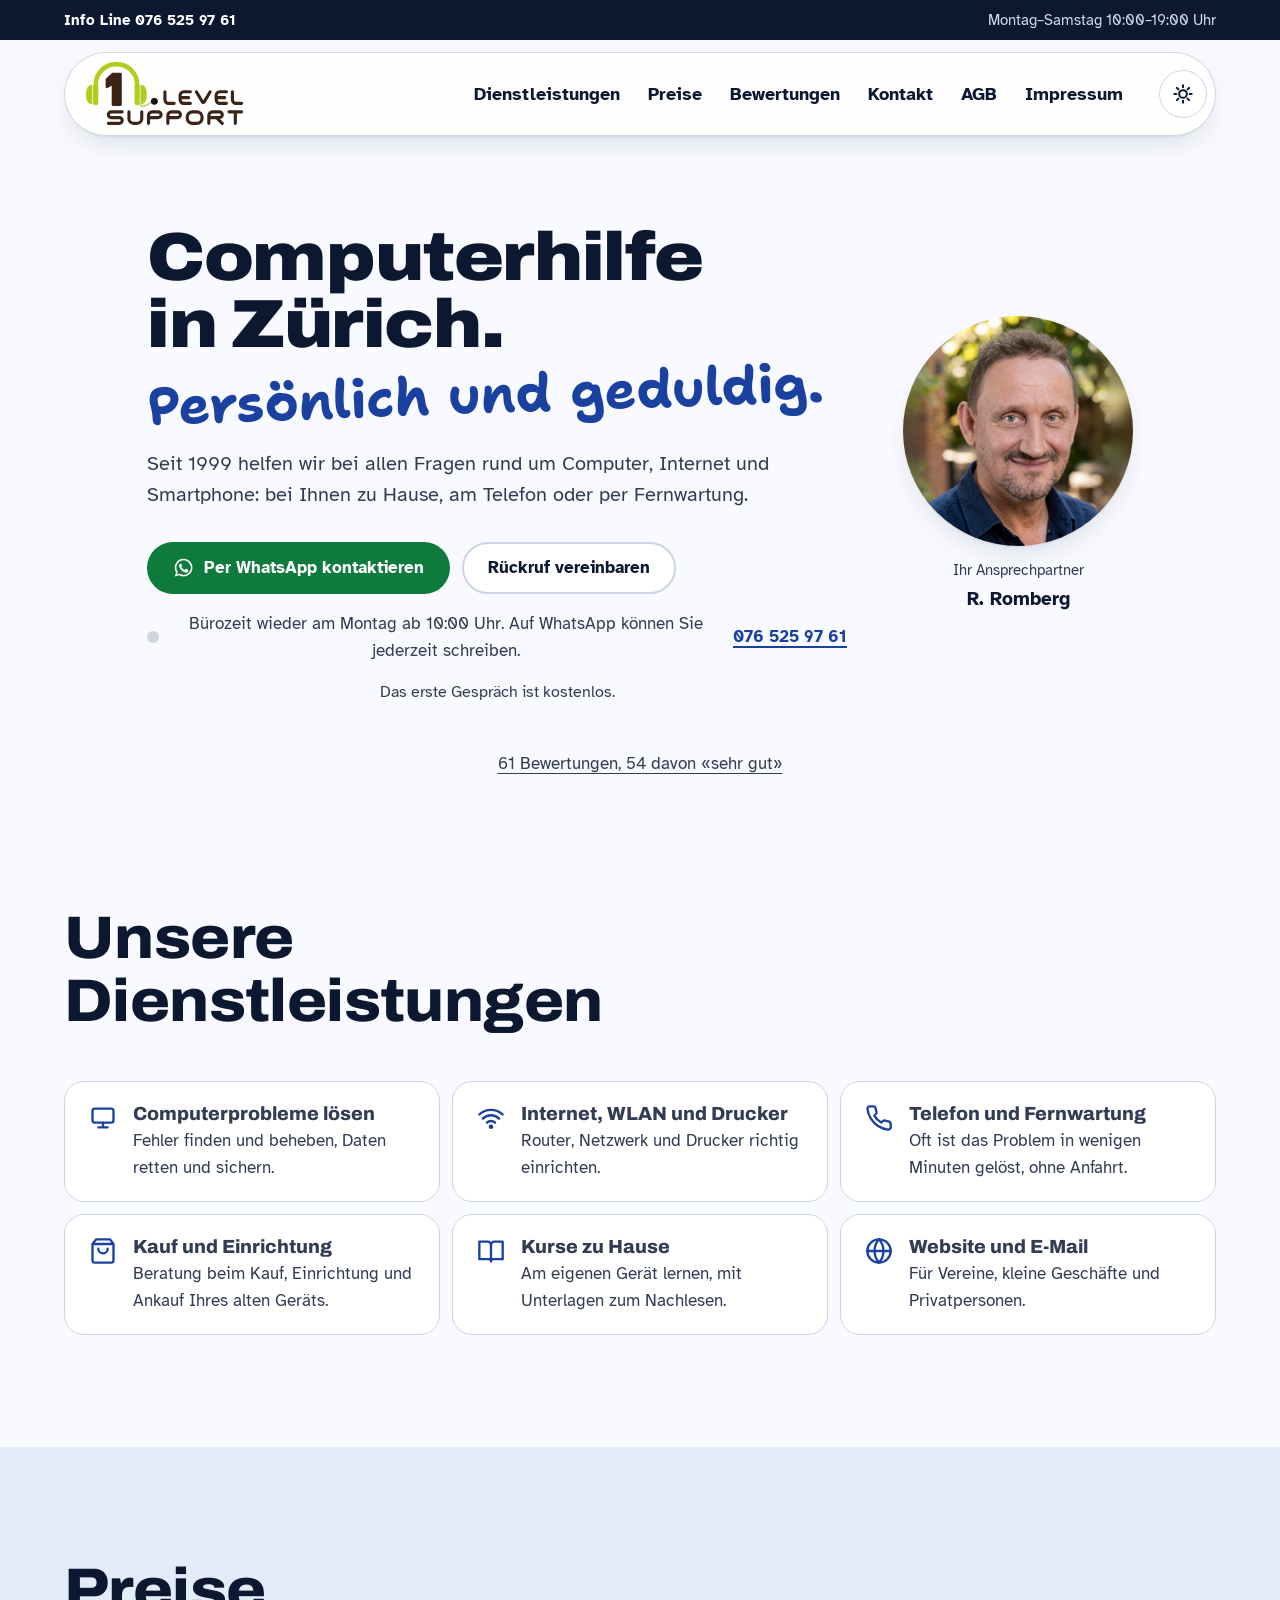
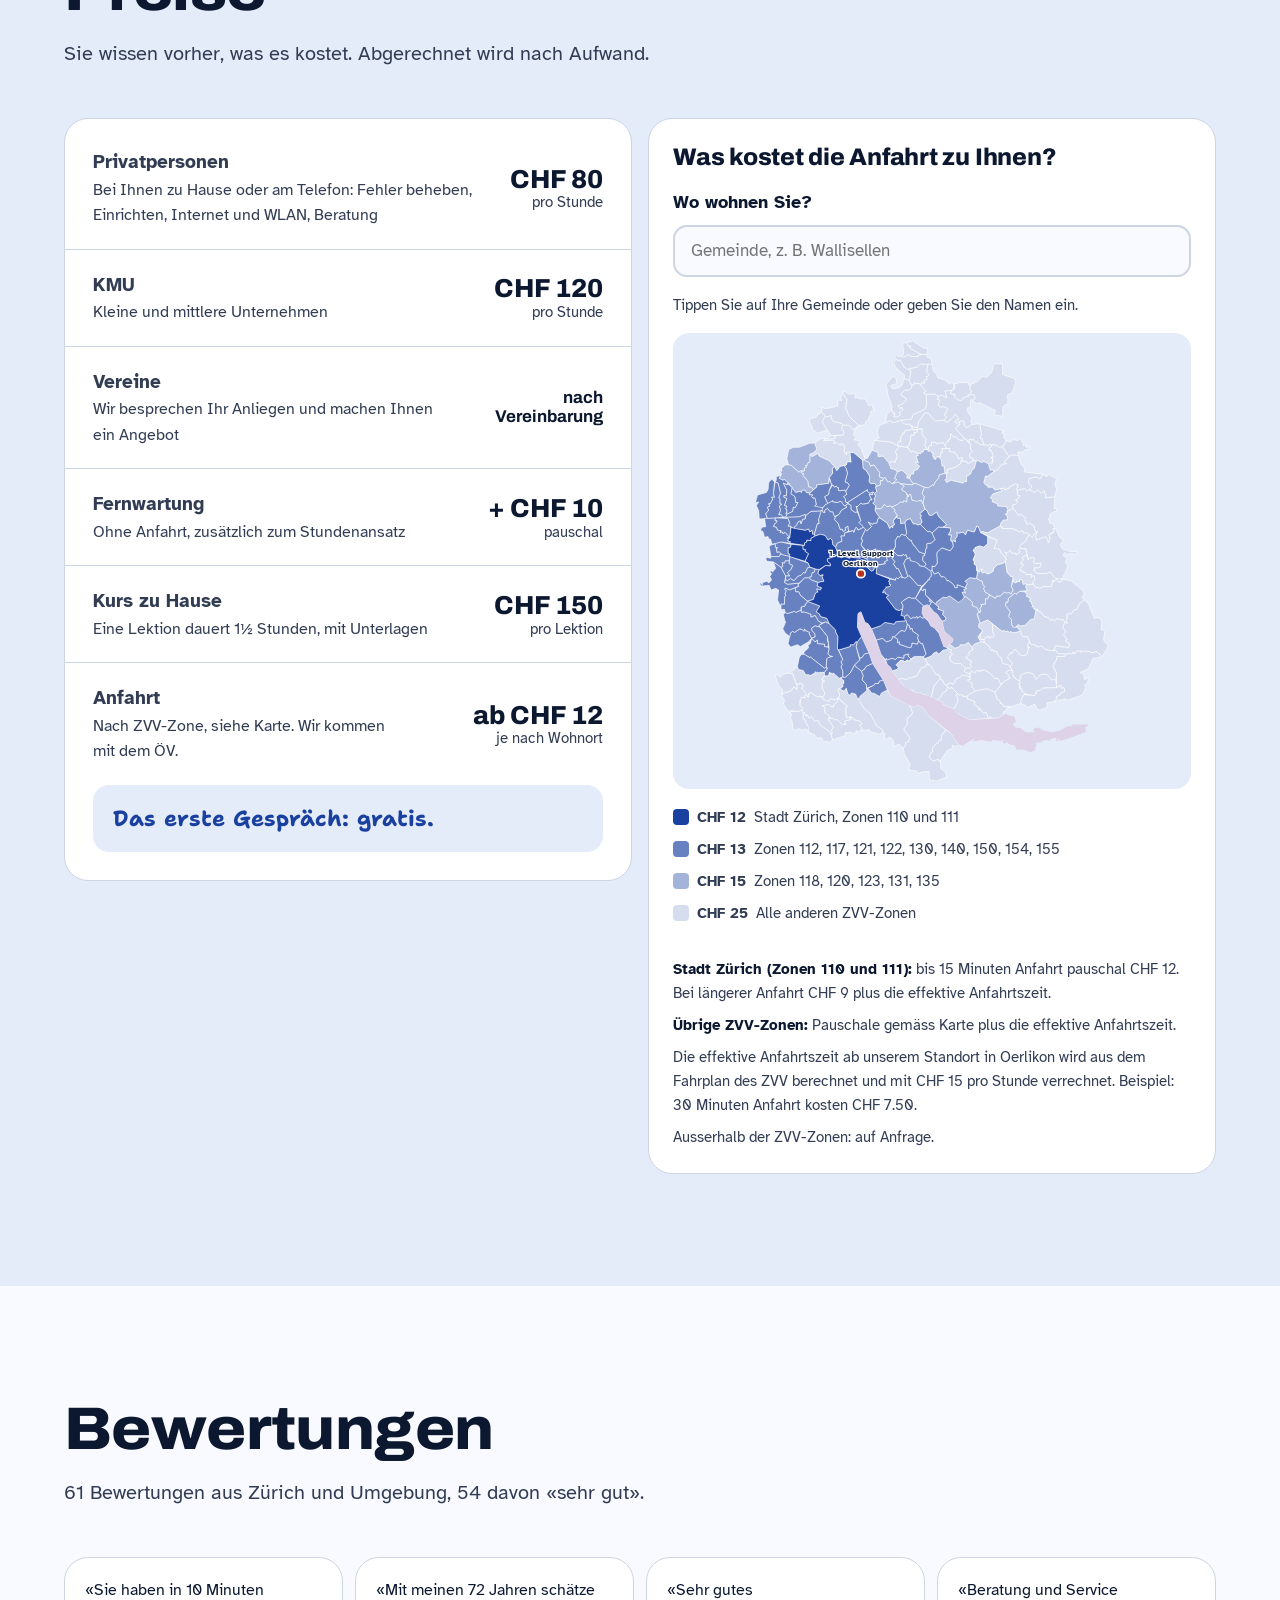
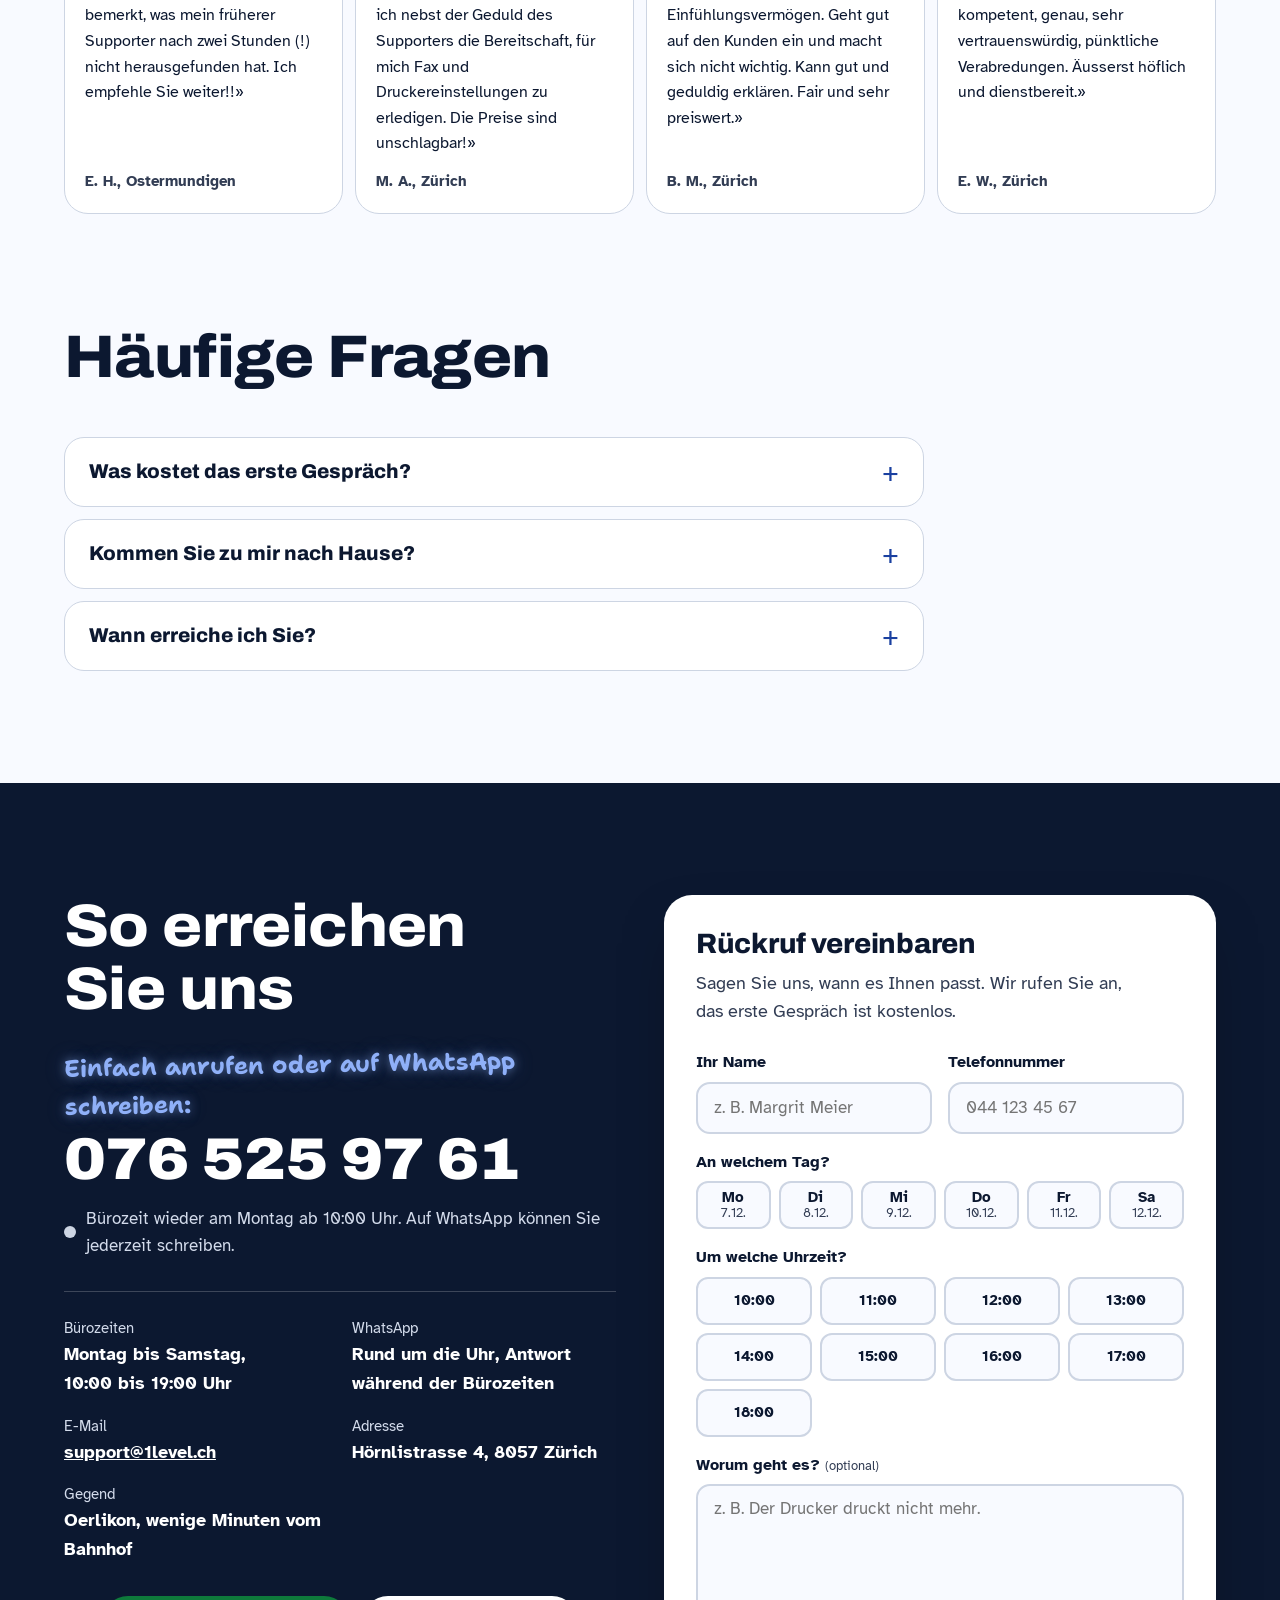
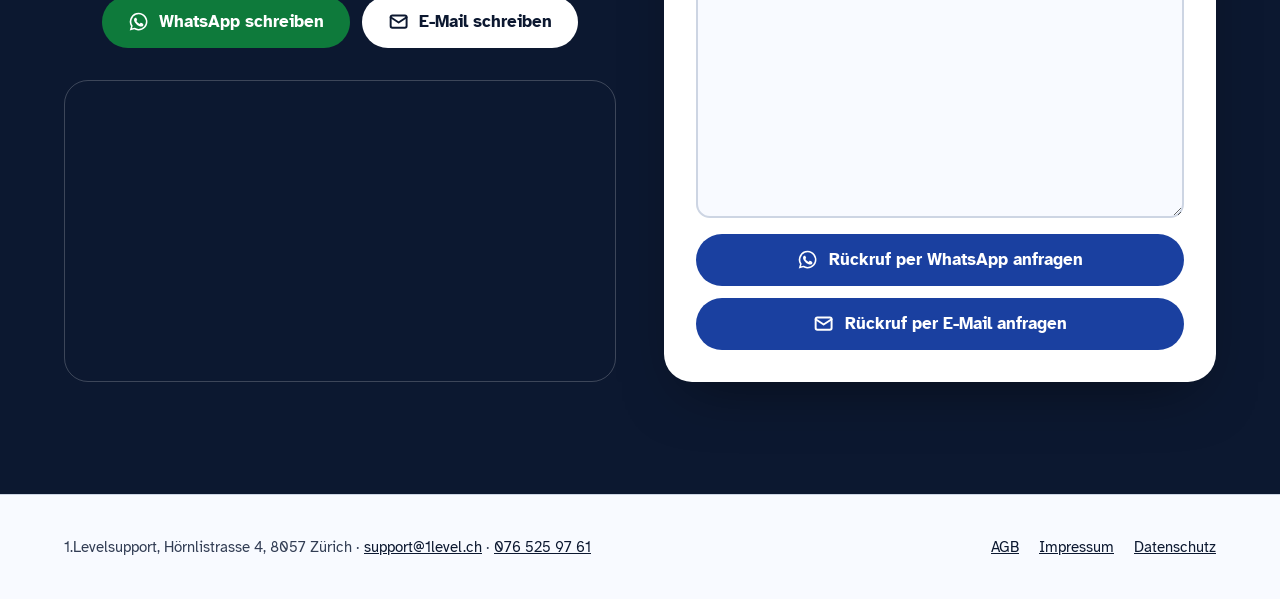
==== commit 88281c60: "Switch back to the headphone logo and its favicon (reverts #10 and #12) Co-Authored-By: Claude Opus " ====
--- a/index.html
+++ b/index.html
@@ -13,7 +13,7 @@
 <meta property="og:image" content="https://www.1level.ch/img/rolf-portrait.jpg">
 <meta name="theme-color" content="#0c1830">
 <script>try{var t=localStorage.getItem('theme');if(t==='dark'||t==='light')document.documentElement.setAttribute('data-theme',t)}catch(e){}</script>
-<link rel="icon" href="favicon-2026-11-12b.svg" type="image/svg+xml">
+<link rel="icon" href="favicon-2026-11-11.svg" type="image/svg+xml">
 <link rel="preload" href="fonts/Archivo-400-900.woff2" as="font" type="font/woff2" crossorigin="anonymous">
 <link rel="stylesheet" href="site.css">
 <script type="application/ld+json">
@@ -34,7 +34,7 @@
   <div class="wrap">
     <div class="bar">
       <a class="logo" href="#top" aria-label="1.Level Support, zum Seitenanfang">
-        <svg class="logo-mark" viewBox="0 0 474 161" aria-hidden="true"><defs><clipPath id="logo-in"><circle cx="80" cy="80" r="79.5"/></clipPath></defs><circle cx="80" cy="80" r="79.5" style="fill:var(--logo-green)"/><path d="M94.0,76.6C93.9,76.4 93.8,69.8 93.8,51.0C93.8,29.6 93.8,25.5 93.6,25.4C93.3,25.1 92.0,25.7 91.2,26.4C90.9,26.6 90.6,26.8 90.4,26.8C90.3,26.8 90.1,27.0 89.9,27.2C89.7,27.4 89.2,27.7 88.8,27.9C88.3,28.1 87.8,28.4 87.7,28.6C87.6,28.7 87.4,28.8 87.3,28.8C87.1,28.8 86.7,29.1 86.3,29.3C85.9,29.6 85.5,29.8 85.3,29.8C85.2,29.8 84.8,30.0 84.4,30.2C84.1,30.5 83.5,30.7 83.2,30.8C82.8,30.9 82.1,31.2 81.7,31.4C81.3,31.6 80.8,31.8 80.5,31.8C80.3,31.8 79.6,32.1 79.1,32.3C78.5,32.6 77.8,32.8 77.6,32.8C77.3,32.8 76.6,33.1 76.1,33.3C75.1,33.8 74.4,34.0 74.2,33.7C74.2,33.6 74.1,30.1 74.1,26.0C74.2,17.8 74.1,18.2 75.2,18.2C75.5,18.2 76.1,18.0 76.5,17.8C76.9,17.5 77.6,17.3 78.1,17.2C78.5,17.1 79.3,16.8 79.7,16.6C80.2,16.4 80.7,16.2 80.9,16.2C81.1,16.2 81.7,15.9 82.3,15.7C82.8,15.4 83.4,15.2 83.5,15.2C83.6,15.2 84.1,14.9 84.5,14.7C84.9,14.4 85.3,14.2 85.5,14.2C85.6,14.2 86.1,13.9 86.5,13.7C86.9,13.4 87.3,13.2 87.5,13.2C87.7,13.2 88.0,13.0 88.3,12.8C88.5,12.6 89.1,12.2 89.4,12.0C89.8,11.8 90.2,11.6 90.3,11.4C90.4,11.3 90.6,11.2 90.7,11.2C90.9,11.2 91.2,11.0 91.5,10.7C91.8,10.5 92.3,10.1 92.7,9.9C93.0,9.7 93.8,9.2 94.4,8.7L95.6,7.9L103.1,7.9C107.2,7.8 110.6,7.9 110.7,8.0C110.9,8.1 110.9,76.4 110.7,76.7C110.7,76.8 107.4,76.8 102.4,76.8C95.7,76.8 94.2,76.8 94.0,76.6ZM131.2,76.7C130.7,76.6 129.9,76.4 129.5,76.2C129.1,76.0 128.6,75.8 128.3,75.8C128.1,75.8 127.6,75.6 127.2,75.3C126.9,75.1 126.6,74.8 126.5,74.8C126.1,74.8 123.3,71.8 123.1,71.2C123.0,70.9 122.8,70.3 122.6,69.9C122.2,69.2 122.2,68.9 122.2,66.0C122.2,63.1 122.2,62.8 122.6,62.1C122.8,61.7 123.0,61.1 123.1,60.8C123.3,60.2 126.1,57.2 126.5,57.2C126.6,57.2 126.9,56.9 127.2,56.7C127.6,56.4 128.1,56.2 128.3,56.2C128.6,56.2 129.1,56.0 129.5,55.8C131.1,55.1 133.9,55.1 135.9,55.9C136.3,56.0 136.7,56.2 136.9,56.2C137.1,56.2 137.5,56.3 137.8,56.6C138.0,56.8 138.5,57.1 138.8,57.2C139.7,57.7 141.2,59.3 142.0,60.8C142.7,62.1 142.8,62.5 143.0,64.2C143.2,65.7 143.2,66.3 143.0,67.8C142.8,69.5 142.7,69.9 142.0,71.2C141.2,72.7 139.7,74.3 138.8,74.8C138.5,74.9 138.0,75.2 137.8,75.4C137.5,75.7 137.2,75.8 137.0,75.8C136.8,75.8 136.2,76.0 135.5,76.2C134.0,76.7 132.4,76.9 131.2,76.7Z" fill="#fff" clip-path="url(#logo-in)"/><path id="logo-txt" d="M163.9,123.5C163.6,123.3 163.1,123.1 162.8,123.0C162.3,122.9 162.1,122.7 161.6,121.7L161.0,120.6L161.0,115.4L161.1,110.2L161.8,108.8C162.7,106.9 164.0,105.7 165.9,104.7L167.2,103.9L188.3,103.8L209.4,103.8L210.3,103.3C211.9,102.3 212.2,101.2 211.4,99.9C211.0,99.3 210.8,99.1 209.9,98.8C209.0,98.5 208.5,98.5 186.9,98.5C165.1,98.5 164.8,98.5 163.8,98.2C162.5,97.7 162.4,97.7 161.6,96.5C160.8,95.4 160.8,94.6 161.5,93.2C162.0,92.4 162.2,92.1 162.5,92.0C162.8,91.9 163.2,91.7 163.5,91.5L164.1,91.1L186.5,91.0C200.7,91.0 209.4,91.1 210.2,91.2C211.6,91.3 213.4,92.0 214.6,92.7C215.9,93.5 217.4,95.3 218.2,96.9C218.9,98.2 219.0,98.6 219.1,99.9C219.2,102.1 219.0,103.9 218.3,105.2C217.6,106.5 216.9,107.6 216.1,108.3C215.6,108.8 213.9,110.0 213.7,110.0C213.6,110.0 213.2,110.2 212.7,110.5L211.9,110.9L191.2,111.0C175.9,111.1 170.3,111.1 170.1,111.3C169.6,111.5 169.1,112.1 168.7,112.9C168.3,113.6 168.2,113.7 168.2,117.2L168.1,120.9L167.5,121.9C167.1,122.6 166.8,122.9 166.5,122.9C166.3,123.0 165.7,123.2 165.3,123.4C164.4,123.9 164.5,123.9 163.9,123.5ZM296.9,123.4C296.1,123.2 295.2,122.9 294.9,122.7C294.6,122.6 294.2,122.3 293.9,122.2C292.6,121.5 289.0,117.9 289.0,117.2C289.0,117.1 288.8,116.8 288.5,116.4C288.2,116.0 288.0,115.6 288.0,115.5C288.0,115.4 287.8,114.8 287.5,114.2C287.2,113.7 287.0,113.1 287.0,112.8C287.0,112.6 286.8,111.7 286.6,110.9C286.2,109.7 286.2,109.1 286.2,107.4C286.2,105.9 286.3,105.0 286.4,104.4C286.6,104.0 286.8,103.0 286.9,102.3C287.1,101.6 287.3,100.9 287.5,100.6C287.7,100.4 287.9,100.0 287.9,99.7C288.0,99.5 288.3,98.9 288.5,98.5C288.8,98.1 289.0,97.7 289.0,97.6C289.0,97.2 292.6,93.5 293.4,93.1C293.7,92.9 294.1,92.7 294.2,92.5C294.4,92.3 295.0,92.1 295.4,91.9C295.9,91.8 296.6,91.6 296.9,91.4C297.6,91.1 298.5,91.1 316.6,91.1C334.7,91.1 335.6,91.1 336.1,91.4C336.5,91.6 337.1,91.8 337.5,91.9C337.9,92.1 338.5,92.3 338.8,92.6C339.1,92.8 339.5,93.0 339.5,93.0C340.2,93.0 343.4,96.4 344.1,97.8C344.3,98.2 344.6,98.5 344.7,98.6C344.8,98.6 344.9,99.0 345.0,99.4C345.1,99.8 345.3,100.3 345.5,100.5C345.7,100.7 345.9,101.4 346.0,102.0C346.1,102.6 346.3,103.6 346.5,104.2C346.8,105.0 346.8,105.8 346.8,107.5C346.8,108.7 346.8,109.8 346.7,110.1C346.6,110.3 346.4,111.2 346.2,112.1C346.0,112.9 345.7,114.0 345.4,114.4C345.2,114.9 345.0,115.3 345.0,115.5C345.0,115.6 344.8,116.0 344.6,116.2C344.4,116.5 344.1,117.0 343.9,117.3C343.8,117.7 343.0,118.7 342.1,119.5C340.3,121.4 340.0,121.6 339.0,122.1C338.6,122.3 338.1,122.6 337.8,122.8C337.6,122.9 337.3,123.0 337.2,123.0C337.0,123.0 336.4,123.2 335.9,123.4L334.9,123.8L316.7,123.8L298.4,123.8L296.9,123.4ZM406.7,123.4C406.3,123.2 405.7,123.0 405.4,122.9C405.1,122.9 404.8,122.7 404.6,122.6C404.5,122.4 404.2,122.2 403.9,122.1C403.6,121.9 403.3,121.6 403.1,121.5C402.9,121.3 402.5,121.0 402.2,120.8C401.9,120.6 401.3,120.2 401.0,120.0C400.7,119.8 400.1,119.4 399.8,119.2C399.5,119.0 399.0,118.7 398.8,118.5C397.5,117.6 396.5,117.0 396.4,117.0C396.3,117.0 395.9,116.8 395.5,116.5C395.1,116.2 394.6,116.0 394.5,116.0C394.3,116.0 393.9,115.8 393.6,115.5C393.3,115.2 392.7,115.0 392.4,114.9C392.2,114.8 391.7,114.6 391.3,114.4C391.0,114.2 390.6,114.0 390.5,114.0C390.3,114.0 389.9,113.8 389.4,113.6C389.0,113.3 388.2,113.1 387.8,113.0C387.3,112.9 386.6,112.7 386.3,112.5C386.0,112.3 385.2,112.1 384.5,112.0C383.9,111.9 382.9,111.7 382.3,111.6C380.4,111.1 377.7,111.0 369.9,111.0L362.2,111.1L361.6,111.6C361.3,111.9 360.8,112.5 360.6,112.9C360.2,113.7 360.2,113.9 360.2,117.1L360.2,120.4L359.6,121.6C359.1,122.6 358.9,122.8 358.6,122.9C358.3,123.0 357.8,123.2 357.5,123.4C356.8,123.7 356.1,123.8 355.9,123.5C355.9,123.4 355.5,123.2 355.0,123.1C354.3,122.9 354.1,122.7 353.6,121.9C352.8,120.7 352.8,119.9 352.9,114.7L352.9,110.5L353.7,109.0C354.7,107.0 356.0,105.6 357.9,104.6L359.2,103.9L380.2,103.8L401.2,103.8L402.1,103.3C403.1,102.8 403.8,101.8 403.8,101.2C403.8,100.9 403.6,100.4 403.3,99.9C402.3,98.5 404.4,98.6 378.9,98.5C358.5,98.4 356.3,98.4 355.5,98.1C354.4,97.8 354.0,97.4 353.4,96.3C352.8,95.1 352.9,94.3 353.5,93.1C353.9,92.3 354.2,92.0 354.6,91.9C354.9,91.8 355.3,91.6 355.6,91.4C356.1,91.1 356.4,91.1 378.5,91.0C392.7,91.0 401.4,91.1 402.2,91.2C404.4,91.4 406.5,92.4 408.0,93.8C408.8,94.6 410.0,96.2 410.0,96.5C410.0,96.6 410.2,97.1 410.5,97.7L411.0,98.8L411.0,101.4C410.9,103.8 410.9,104.0 410.5,104.7C410.2,105.2 410.0,105.7 410.0,105.8C410.0,106.2 407.6,109.0 407.3,109.0C407.2,109.0 406.9,109.2 406.6,109.4C405.9,110.0 404.3,110.7 403.2,110.9C402.1,111.0 401.7,111.4 402.0,111.7C402.1,111.9 402.4,112.0 402.6,112.1C403.0,112.2 404.8,113.4 406.8,115.0C407.4,115.4 408.1,115.9 408.3,116.0C409.0,116.5 410.5,118.2 410.8,118.8C411.1,119.5 411.1,120.6 410.8,121.1C410.7,121.3 410.4,121.8 410.2,122.1C409.9,122.7 409.7,122.9 409.2,123.0C408.9,123.1 408.4,123.3 408.1,123.5C407.5,123.9 407.6,123.9 406.7,123.4ZM31.7,123.3C30.2,122.8 30.3,122.8 29.6,121.6C28.8,120.2 28.8,119.7 29.6,118.3C30.3,117.3 30.3,117.2 31.5,116.8L32.8,116.4L55.1,116.3L77.4,116.3L78.5,115.9C79.6,115.6 79.6,115.6 80.0,114.6C80.3,113.7 80.3,113.7 80.1,113.0C79.7,112.1 79.4,111.7 78.8,111.4C78.3,111.1 76.3,111.1 56.2,111.0C36.1,110.9 34.2,110.9 33.8,110.6C33.6,110.5 33.1,110.3 32.7,110.2C31.9,110.0 30.5,109.0 29.6,108.2C29.0,107.5 27.8,105.9 27.8,105.6C27.8,105.6 27.6,105.2 27.4,104.9C27.1,104.4 26.9,103.9 26.8,102.7C26.6,100.6 26.9,98.2 27.3,97.6C27.5,97.3 27.7,96.8 27.8,96.5C28.0,95.8 30.5,93.0 30.9,93.0C31.1,93.0 31.4,92.8 31.6,92.6C32.1,92.1 33.8,91.5 34.8,91.5C35.0,91.5 35.4,91.4 35.7,91.2C36.0,91.0 39.4,91.0 58.8,91.0L81.6,91.0L82.2,91.4C82.5,91.6 82.9,91.8 83.1,91.8C83.6,91.8 84.1,92.3 84.7,93.4C85.5,94.9 85.4,95.5 84.0,97.0C83.3,97.8 83.1,98.0 82.2,98.1C81.5,98.3 75.1,98.3 58.9,98.3L36.5,98.3L35.5,98.8C35.0,99.1 34.5,99.4 34.4,99.6C34.2,99.7 34.1,100.3 34.1,100.9C34.0,101.9 34.0,102.1 34.3,102.5C34.5,102.8 34.8,103.0 34.9,103.0C34.9,103.0 35.2,103.2 35.5,103.4L36.0,103.8L58.1,103.8L80.1,103.9L80.9,104.4C81.4,104.6 82.0,104.9 82.2,104.9C82.5,105.0 83.3,105.7 84.2,106.6C86.9,109.2 87.6,111.2 87.2,115.2C87.1,116.8 87.0,117.3 86.6,117.8C86.4,118.1 86.2,118.6 86.1,118.8C85.8,119.5 83.7,121.6 83.0,122.0C82.7,122.2 82.2,122.5 82.0,122.7C81.8,122.8 80.9,123.1 80.1,123.3C78.7,123.6 76.8,123.6 55.7,123.6L32.8,123.6L31.7,123.3ZM106.0,123.6C105.9,123.5 105.2,123.4 104.4,123.3C103.6,123.1 102.7,122.9 102.5,122.7C102.3,122.5 101.7,122.2 101.3,122.0C100.8,121.8 99.9,121.1 99.0,120.1C97.3,118.5 96.6,117.5 96.0,116.3C95.8,115.9 95.5,115.4 95.3,115.2C95.1,115.0 94.9,114.4 94.8,113.8C94.7,113.2 94.5,112.5 94.3,112.3C93.8,111.6 93.6,108.7 93.7,100.8C93.8,93.5 93.8,93.5 94.7,92.5C95.2,92.0 96.8,91.4 97.6,91.6C98.5,91.7 99.6,92.0 99.8,92.2C99.9,92.3 100.0,92.6 100.1,93.0C100.2,93.3 100.4,93.9 100.6,94.3L101.0,95.0L101.0,101.9C101.0,109.5 101.1,111.2 101.6,111.7C101.8,111.9 102.0,112.3 102.1,112.6C102.7,114.0 104.8,115.7 106.2,115.9C106.6,116.0 107.1,116.1 107.3,116.2C108.0,116.5 140.3,116.3 141.5,116.0C142.5,115.7 143.0,115.4 144.6,113.8C145.5,113.0 145.8,112.5 146.2,111.4L146.8,110.1L146.8,102.1C146.9,94.4 146.9,94.2 147.3,93.7C147.5,93.5 147.7,93.1 147.7,92.8C147.9,92.2 148.1,92.0 148.7,91.9C149.0,91.9 149.5,91.7 149.9,91.5C150.4,91.3 150.6,91.3 151.1,91.5C151.5,91.7 152.0,91.9 152.3,91.9C152.9,92.0 153.1,92.2 153.2,92.9C153.3,93.2 153.5,93.6 153.7,93.8C154.1,94.2 154.1,94.3 154.1,99.8C154.2,102.9 154.1,106.7 154.1,108.3C154.0,111.0 153.9,111.2 153.6,111.7C153.2,112.0 153.1,112.3 153.2,112.9C153.2,114.0 153.2,114.1 152.8,114.6C152.5,114.9 152.3,115.3 152.3,115.6C152.3,115.9 152.1,116.2 151.8,116.5C151.6,116.7 151.3,117.2 151.2,117.5C151.2,117.8 151.0,118.0 150.6,118.2C150.4,118.3 150.2,118.4 150.2,118.5C150.2,119.0 147.0,121.8 146.2,122.1C146.0,122.1 145.6,122.4 145.3,122.6C145.0,122.9 144.5,123.0 143.6,123.2C143.0,123.2 142.1,123.4 141.7,123.5C140.9,123.7 106.1,123.8 106.0,123.6ZM227.0,123.2C225.8,122.7 225.3,122.2 224.8,120.6C224.5,119.6 224.5,119.3 224.5,116.0C224.6,111.5 224.8,110.1 225.6,108.6C226.4,107.0 228.0,105.4 229.7,104.6L230.9,103.9L251.8,103.9L272.8,103.8L273.8,103.4C274.6,103.0 274.8,102.8 275.1,102.2C275.6,101.3 275.6,101.1 275.1,100.0C274.8,99.3 274.7,99.1 274.1,99.0C273.7,98.9 273.2,98.7 273.0,98.7C272.8,98.6 264.4,98.5 250.6,98.5L228.6,98.5L227.4,98.1C226.4,97.8 226.1,97.6 225.6,97.0C224.7,95.9 224.6,94.2 225.4,92.7C225.5,92.5 226.1,92.1 226.9,91.7L228.3,91.0L250.5,91.0C262.7,91.0 273.3,91.1 274.0,91.2C276.1,91.4 278.1,92.3 279.7,93.9C280.7,94.8 282.0,96.6 282.0,97.0C282.0,97.1 282.2,97.7 282.4,98.1C282.8,98.9 282.8,99.2 282.8,101.1C282.8,103.0 282.8,103.2 282.3,104.4C282.0,105.2 281.6,106.1 281.4,106.5C280.8,107.4 279.4,108.8 278.7,109.2C278.4,109.4 278.0,109.7 277.8,109.8C277.6,109.9 276.9,110.2 276.2,110.5L275.0,111.0L254.6,111.0L234.2,111.0L233.5,111.5C232.1,112.6 232.1,112.5 232.0,116.9C231.9,120.3 231.9,120.8 231.6,121.1C231.5,121.3 231.2,121.7 231.1,122.1C230.9,122.6 230.8,122.8 230.2,123.0C229.7,123.1 229.3,123.3 229.1,123.5C228.6,123.7 228.3,123.7 227.0,123.2ZM443.3,123.3C443.0,123.2 442.6,123.0 442.5,123.0C441.9,123.0 441.4,122.3 440.9,121.0L440.5,119.7L440.5,109.5L440.5,99.2L440.1,98.9L439.7,98.5L429.2,98.5L418.6,98.5L417.5,98.1C416.5,97.7 416.4,97.7 415.8,96.6C414.9,95.1 414.9,94.5 415.7,93.1C416.1,92.4 416.4,92.1 416.8,91.9C417.0,91.8 417.5,91.6 417.7,91.4C418.2,91.1 418.5,91.1 444.0,91.0L469.7,91.0L471.1,91.7C472.4,92.3 472.5,92.3 472.8,93.3C473.2,94.3 473.2,94.7 473.0,95.8C472.7,97.1 472.0,97.7 470.5,98.2C469.4,98.5 469.0,98.5 458.9,98.5C449.2,98.5 448.4,98.5 448.2,98.8C448.0,99.0 448.0,101.4 448.0,109.6L448.0,120.1L447.5,121.2C446.8,122.7 446.6,122.9 445.8,123.1C445.5,123.1 445.1,123.3 445.0,123.4C444.7,123.8 444.0,123.7 443.3,123.3ZM334.7,115.8C334.9,115.7 335.5,115.4 335.9,115.2C336.6,114.8 338.0,113.5 338.0,113.3C338.0,113.2 338.2,112.9 338.4,112.6C339.0,111.9 339.8,108.7 339.7,107.2C339.7,105.8 338.9,103.0 338.2,102.0C337.5,100.8 337.0,100.4 336.4,100.0C336.1,99.9 335.8,99.7 335.6,99.5C335.4,99.3 334.6,99.0 333.8,98.8C332.5,98.5 331.8,98.5 316.5,98.5C301.2,98.5 300.5,98.5 299.2,98.8C298.4,99.0 297.6,99.3 297.4,99.4C297.2,99.6 296.8,99.8 296.5,100.1C295.3,100.9 294.2,102.5 293.9,104.0C293.2,106.8 293.2,107.3 293.5,108.9C293.7,110.6 294.2,112.1 294.6,112.6C294.8,112.9 295.0,113.2 295.0,113.3C295.0,113.5 296.4,114.8 297.0,115.1C297.3,115.2 297.7,115.5 297.9,115.6C298.0,115.7 298.5,115.9 298.9,116.0C299.4,116.1 307.5,116.1 317.0,116.1C332.0,116.1 334.3,116.1 334.7,115.8ZM316.0,78.4C315.9,78.3 315.2,78.2 314.6,78.1C313.1,78.0 312.2,77.6 310.3,76.2C309.8,75.8 309.2,75.3 309.0,75.0C308.9,74.8 308.6,74.4 308.3,74.1C308.1,73.8 307.7,73.3 307.5,73.0C307.3,72.7 306.9,72.2 306.6,71.8C306.3,71.5 305.8,70.8 305.4,70.2C305.1,69.7 304.6,69.2 304.5,69.0C304.4,68.8 304.0,68.4 303.7,68.0C303.4,67.6 302.8,66.8 302.4,66.2C302.0,65.7 301.4,64.9 301.2,64.6C301.0,64.2 300.2,63.2 299.5,62.3C298.8,61.4 298.1,60.5 298.0,60.3C297.9,60.1 297.2,59.2 296.5,58.3C295.8,57.4 295.1,56.5 295.0,56.3C294.9,56.1 294.2,55.2 293.5,54.3C292.8,53.4 292.1,52.5 292.0,52.3C291.9,52.1 291.4,51.5 291.0,50.9C289.7,49.1 289.5,48.2 290.4,46.4C290.9,45.4 291.1,45.2 291.4,45.1C291.7,45.0 292.3,44.8 292.7,44.6C293.1,44.3 293.6,44.2 293.8,44.2C294.1,44.2 295.4,44.9 296.0,45.4C296.3,45.7 298.2,48.1 299.0,49.3C299.1,49.5 299.8,50.4 300.5,51.3C301.2,52.2 301.9,53.1 302.0,53.3C302.1,53.5 302.8,54.4 303.5,55.3C304.2,56.2 304.9,57.1 305.0,57.3C305.1,57.5 305.8,58.4 306.5,59.3C307.2,60.2 307.9,61.1 308.0,61.3C308.1,61.5 308.8,62.4 309.5,63.3C310.2,64.2 310.9,65.1 311.0,65.3C311.5,66.0 313.3,68.3 313.9,69.0C314.6,69.8 315.9,70.7 316.4,70.7C317.1,70.7 318.9,69.2 320.0,67.7C320.2,67.4 320.5,67.0 320.5,67.0C320.6,67.0 320.9,66.4 321.4,65.8C322.3,64.5 323.2,63.4 323.4,63.1C323.5,63.0 323.9,62.4 324.4,61.8C325.4,60.5 326.2,59.4 326.4,59.1C326.5,59.0 326.9,58.4 327.4,57.8C328.4,56.5 329.2,55.4 329.4,55.1C329.5,55.0 329.9,54.4 330.4,53.8C331.4,52.5 332.2,51.4 332.4,51.1C332.5,51.0 332.9,50.4 333.4,49.8C334.2,48.7 335.8,46.7 336.6,45.7C337.0,45.2 338.7,44.2 339.2,44.2C339.3,44.2 339.7,44.3 340.0,44.5C340.3,44.6 340.9,44.9 341.2,45.0C341.7,45.1 341.9,45.4 342.2,45.9C342.4,46.2 342.7,46.7 342.8,46.9C343.4,48.0 342.8,49.8 340.5,52.7C338.5,55.3 338.4,55.5 338.1,56.1C337.9,56.4 337.4,57.0 336.9,57.6C336.5,58.2 335.8,59.0 335.5,59.5C335.2,60.0 334.5,60.8 334.1,61.4C333.6,62.0 333.0,62.7 332.7,63.2C332.5,63.6 332.1,64.1 332.0,64.3C331.9,64.5 331.2,65.4 330.5,66.3C329.8,67.2 329.1,68.1 329.0,68.3C328.9,68.5 328.2,69.4 327.4,70.4C326.7,71.4 325.7,72.7 325.3,73.2C324.3,74.6 322.2,76.7 321.5,77.0C321.2,77.1 320.7,77.4 320.4,77.6C319.9,77.9 319.3,78.0 318.4,78.1C317.7,78.2 316.9,78.4 316.7,78.4C316.4,78.5 316.1,78.4 316.0,78.4ZM169.7,76.8C168.6,76.7 166.3,75.9 165.9,75.5C165.7,75.3 165.4,75.1 165.1,74.9C164.5,74.6 163.2,73.4 162.7,72.7C162.2,71.8 161.3,70.0 161.2,69.3C161.0,68.8 161.0,64.8 161.0,57.8L161.1,47.1L161.6,46.1C162.1,45.3 162.3,45.2 163.1,44.9C163.6,44.8 164.0,44.6 164.1,44.5C164.2,44.3 165.0,44.3 165.4,44.6C165.6,44.7 166.0,44.9 166.4,45.0C166.9,45.1 167.1,45.3 167.5,46.1L168.1,47.1L168.2,57.0L168.3,66.9L168.7,67.7C168.9,68.1 169.2,68.6 169.2,68.7C169.2,68.8 169.7,69.0 170.2,69.1C171.0,69.4 173.0,69.4 193.3,69.5C213.5,69.6 215.7,69.6 216.5,69.9C217.0,70.0 217.6,70.3 217.8,70.5C218.4,71.1 219.0,72.5 219.0,73.3C219.0,74.3 218.1,75.8 217.4,76.1C217.1,76.2 216.6,76.4 216.3,76.6L215.7,77.0L193.1,77.0C180.6,77.0 170.1,76.9 169.7,76.8ZM233.3,76.8C231.1,76.2 230.3,75.8 228.8,74.4C227.9,73.5 227.2,72.7 227.0,72.2C226.8,71.8 226.5,71.3 226.4,71.1C225.9,70.6 225.6,67.5 225.6,63.7C225.6,60.2 225.8,58.7 226.2,58.2C226.3,58.1 226.7,57.8 227.1,57.5L227.9,57.0L254.3,57.0L280.8,57.0L281.8,57.5C282.7,58.0 282.9,58.2 283.4,59.2C283.7,59.9 284.0,60.5 284.0,60.6C284.0,61.0 282.8,63.1 282.4,63.4C282.1,63.6 281.7,63.8 281.3,63.9C280.9,64.1 274.7,64.1 257.0,64.2C233.8,64.2 233.3,64.2 233.2,64.5C232.9,65.0 233.0,67.8 233.2,68.3C233.4,68.6 233.8,68.9 234.3,69.1L235.1,69.5L258.3,69.5L281.5,69.5L282.7,69.9C284.2,70.3 284.7,70.8 285.1,72.2L285.5,73.3L285.2,74.2C284.7,75.6 284.7,75.6 283.3,76.3L282.0,77.0L257.9,77.0C243.3,77.0 233.7,76.9 233.3,76.8ZM355.1,76.8C354.1,76.7 352.3,75.9 351.2,75.1C349.9,74.1 348.3,71.9 347.9,70.6C347.8,70.1 347.6,69.3 347.4,68.8C347.2,68.1 347.2,67.0 347.2,63.7C347.2,59.7 347.2,59.5 347.5,58.8C347.8,58.4 348.2,57.9 348.6,57.6L349.4,57.1L376.1,57.1L402.9,57.1L403.9,57.7C404.7,58.3 404.8,58.4 405.2,59.5C405.5,60.7 405.5,60.7 405.3,61.6C404.8,62.8 404.6,63.1 403.7,63.6L402.9,64.1L379.0,64.2C358.1,64.2 355.1,64.3 355.0,64.5C354.8,64.8 354.8,67.7 355.0,68.3C355.1,68.7 355.4,68.9 355.9,69.1C356.5,69.4 357.8,69.4 380.2,69.5C406.6,69.6 405.0,69.5 406.1,70.8C406.8,71.5 407.2,73.0 407.1,73.7C406.8,74.8 406.2,75.8 405.4,76.2C404.9,76.3 404.4,76.6 404.2,76.8C403.8,77.0 400.5,77.0 379.8,77.0C366.7,77.0 355.5,76.9 355.1,76.8ZM424.0,76.8C423.5,76.8 422.9,76.6 422.6,76.5C422.3,76.3 421.8,76.2 421.6,76.1C421.3,76.0 420.7,75.8 420.4,75.5C420.1,75.2 419.7,75.0 419.6,75.0C419.4,75.0 417.0,72.6 417.0,72.4C417.0,72.3 416.8,72.0 416.6,71.6C416.3,71.2 415.9,70.2 415.6,69.1L415.2,67.3L415.2,57.6L415.3,47.9L415.7,46.9C415.9,46.4 416.3,45.7 416.5,45.5C416.9,45.2 418.7,44.3 419.1,44.3C419.3,44.3 419.7,44.5 421.2,45.2C421.4,45.3 421.7,45.6 421.8,45.8C421.9,46.1 422.2,46.6 422.4,47.1L422.8,48.0L422.8,57.5C422.8,66.4 422.9,67.1 423.1,67.8C423.5,68.6 423.8,68.8 424.9,69.2C425.7,69.5 426.4,69.5 447.6,69.5C469.5,69.5 469.5,69.5 470.7,69.9C471.4,70.1 472.1,70.4 472.3,70.5C472.8,71.1 473.6,73.1 473.3,73.5C473.2,73.7 473.1,74.2 473.0,74.6C472.8,75.6 472.6,75.8 471.1,76.5L469.9,77.0L447.4,77.0C435.0,77.0 424.5,76.9 424.0,76.8ZM228.9,51.6C228.7,51.5 228.2,51.2 227.8,51.1C226.6,50.7 225.8,49.4 225.8,48.0C225.8,46.7 226.6,45.3 227.6,45.0C228.0,44.9 228.5,44.7 228.8,44.5C229.3,44.2 230.2,44.2 255.6,44.2C280.6,44.2 281.9,44.2 282.4,44.5C282.7,44.6 283.3,44.9 283.7,45.0C284.5,45.4 284.8,45.8 285.2,47.1C285.4,47.8 285.4,48.2 285.2,48.9C284.8,50.2 284.5,50.6 283.7,51.0C283.3,51.1 282.7,51.4 282.4,51.5C281.9,51.8 280.6,51.8 255.6,51.8C232.7,51.8 229.2,51.8 228.9,51.6ZM350.4,51.5C350.1,51.3 349.5,51.1 349.2,51.0C348.6,50.8 348.4,50.7 348.1,50.0C348.0,49.6 347.7,49.1 347.6,48.8C347.2,48.1 347.2,47.9 348.2,45.8C348.3,45.6 348.6,45.3 348.8,45.2C349.1,45.1 349.6,44.8 350.1,44.6L351.0,44.2L377.2,44.2L403.4,44.2L404.2,44.6C404.7,44.8 405.3,45.0 405.5,45.1C406.2,45.2 407.1,46.8 407.1,48.0C407.1,49.2 406.2,50.8 405.5,50.9C405.3,51.0 404.7,51.2 404.2,51.4L403.4,51.8L377.2,51.8C351.5,51.8 350.9,51.8 350.4,51.5Z" style="fill:var(--logo-ink)"/><use href="#logo-txt" fill="#111" clip-path="url(#logo-in)"/></svg>
+        <svg class="logo-mark" viewBox="30 20 1530 630" aria-hidden="true"><path d="M132,248 A198,198 0 0 1 528,248" style="fill:none;stroke:var(--logo-phone)" stroke-width="44"/><rect x="107.0" y="236" width="50" height="206" rx="25" style="fill:var(--logo-phone)"/><path d="M100.0,246 C56.0,246 40.0,284 40.0,339.0 C40.0,394 56.0,432 100.0,432 Z" style="fill:var(--logo-phone)"/><rect x="503.0" y="236" width="50" height="206" rx="25" style="fill:var(--logo-phone)"/><path d="M560.0,246 C604.0,246 620.0,284 620.0,339.0 C620.0,394 604.0,432 560.0,432 Z" style="fill:var(--logo-phone)"/><polygon points="296,142 370,142 370,438 296,438 296,236 238,268 238,196" style="fill:var(--logo-ink);stroke:var(--logo-ink)" stroke-width="22" stroke-linejoin="round"/><path d="M556,430 C556,476 636,439 662,413" style="fill:none;stroke:var(--logo-phone)" stroke-width="12" stroke-linecap="round"/><circle cx="692" cy="405" r="33" style="fill:var(--logo-dot)"/><path d="M793.0,314.0 L793.0,390.0 A34.0,34.0 0 0 0 827.0,424.0 L881.0,424.0 M1036.0,314.0 L972.0,314.0 A34.0,34.0 0 0 0 938.0,348.0 L938.0,390.0 A34.0,34.0 0 0 0 972.0,424.0 L1036.0,424.0 M938.0,369.0 L1020.0,369.0 M1093.0,314.0 L1150.4,409.7 A10.0,10.0 0 0 0 1167.6,409.7 L1225.0,314.0 M1380.0,314.0 L1316.0,314.0 A34.0,34.0 0 0 0 1282.0,348.0 L1282.0,390.0 A34.0,34.0 0 0 0 1316.0,424.0 L1380.0,424.0 M1282.0,369.0 L1364.0,369.0 M1437.0,314.0 L1437.0,390.0 A34.0,34.0 0 0 0 1471.0,424.0 L1525.0,424.0 M385.0,505.0 L280.5,505.0 A27.5,27.5 0 0 0 253.0,532.5 L253.0,532.5 A27.5,27.5 0 0 0 280.5,560.0 L357.5,560.0 A27.5,27.5 0 0 1 385.0,587.5 L385.0,587.5 A27.5,27.5 0 0 1 357.5,615.0 L253.0,615.0 M449.7,505.0 L449.7,571.0 A44.0,44.0 0 0 0 493.7,615.0 L527.7,615.0 A44.0,44.0 0 0 0 571.7,571.0 L571.7,505.0 M636.3,615.0 L636.3,539.0 A34.0,34.0 0 0 1 670.3,505.0 L728.8,505.0 A27.5,27.5 0 0 1 756.3,532.5 L756.3,532.5 A27.5,27.5 0 0 1 728.8,560.0 L636.3,560.0 M821.0,615.0 L821.0,539.0 A34.0,34.0 0 0 1 855.0,505.0 L913.5,505.0 A27.5,27.5 0 0 1 941.0,532.5 L941.0,532.5 A27.5,27.5 0 0 1 913.5,560.0 L821.0,560.0 M1055.7,505.0 L1097.7,505.0 A50.0,50.0 0 0 1 1147.7,555.0 L1147.7,565.0 A50.0,50.0 0 0 1 1097.7,615.0 L1055.7,615.0 A50.0,50.0 0 0 1 1005.7,565.0 L1005.7,555.0 A50.0,50.0 0 0 1 1055.7,505.0 Z M1212.3,615.0 L1212.3,539.0 A34.0,34.0 0 0 1 1246.3,505.0 L1312.8,505.0 A27.5,27.5 0 0 1 1340.3,532.5 L1340.3,532.5 A27.5,27.5 0 0 1 1312.8,560.0 L1212.3,560.0 M1284.3,560.0 L1340.3,615.0 M1405.0,505.0 L1525.0,505.0 M1465.0,505.0 L1465.0,615.0" style="fill:none;stroke:var(--logo-ink)" stroke-width="30" stroke-linecap="round" stroke-linejoin="round"/><metadata><c2pa:manifest>[base64]/[base64]/[base64]/gLplZ2JehZJZrgTR+dwCtMyy2c804yAP+6JjdXJseCpzZWxmI2p1bWJmPWMycGEuYXNzZXJ0aW9ucy9jMnBhLmFjdGlvbnMudjJkaGFzaFggMZt6UhfP42lPyD9VwFcO9ZGZA6ngs4Y/[base64]/[base64]/3cyjxFA3Qo5S46fX0/ihY0VZ7mfb9KF703t5OjWDBWMA4GA1UdDwEB/wQEAwIHgDAVBgNVHSUEDjAMBgorBgEEAYPoXgIBMAwGA1UdEwEB/wQCMAAwHwYDVR0jBBgwFoAUzlHiBIFOZFsj+OPEz5o+nMHXXMIwCgYIKoZIzj0EAwMDZwAwZAIwMXMdFJ4BetLLVY7ORuE9noqbbAZOZn/aArXyTwFAZfKrPzxF2vPoJNf1+UCdg1XGAjBwX1zd9WGqYkqmL5SFqw1QySjr1zJfpJM9+1rdDwSPLMOPOjKuiXjoU/[base64]/ty4MPUXU28XXHtdjOmTWGSn8eC+kv+VtsXQ0RHJrE3UGOEX8wu8nIIT7wbc1eKU=</c2pa:manifest></metadata></svg>
       </a>
       <nav class="nav" aria-label="Hauptnavigation">
         <a href="#leistungen">Dienstleistungen</a>
--- a/site.css
+++ b/site.css
@@ -121,8 +121,6 @@
 .logo { display: flex; align-items: center; gap: 10px; text-decoration: none; margin-right: auto; color: var(--text); }
 .logo svg { width: auto; height: 58px; overflow: visible; }
 @media (max-width: 560px) { .logo svg { height: 50px; } }
-.logo-disc { fill: #A1BF36; }
-.logo-ink { fill: #000; }
 .logo { transition: opacity 300ms var(--ease); }
 .logo:hover .logo-dot { transform: scale(1.2); }
 .logo-dot { transform-box: fill-box; transform-origin: center; transition: transform 300ms var(--ease); }
@@ -529,8 +527,11 @@
 @media (max-width: 900px) { .price-note { margin: 4px 20px 16px; } }
 
 /* 2026-11 Rolf's changes: original logo, round portrait, travel note under the map */
-.logo svg { height: 62px; }
-@media (max-width: 560px) { .logo svg { height: 50px; } }
+.logo svg { height: 66px; }
+@media (max-width: 560px) { .logo svg { height: 52px; } }
+.logo-mark { --logo-ink: #3B2416; --logo-phone: #B2CC1E; --logo-dot: #111111; }
+[data-theme="dark"] .logo-mark { --logo-ink: #F2EDE4; --logo-dot: #B2CC1E; }
+@media (prefers-color-scheme: dark) { :root:not([data-theme="light"]) .logo-mark { --logo-ink: #F2EDE4; --logo-dot: #B2CC1E; } }
 .hero-photo img { aspect-ratio: 1; border-radius: 50%; object-position: 50% 50%; }
 .hero-photo figcaption { display: grid; gap: 2px; }
 .hero-photo figcaption b { font-size: 19px; }
